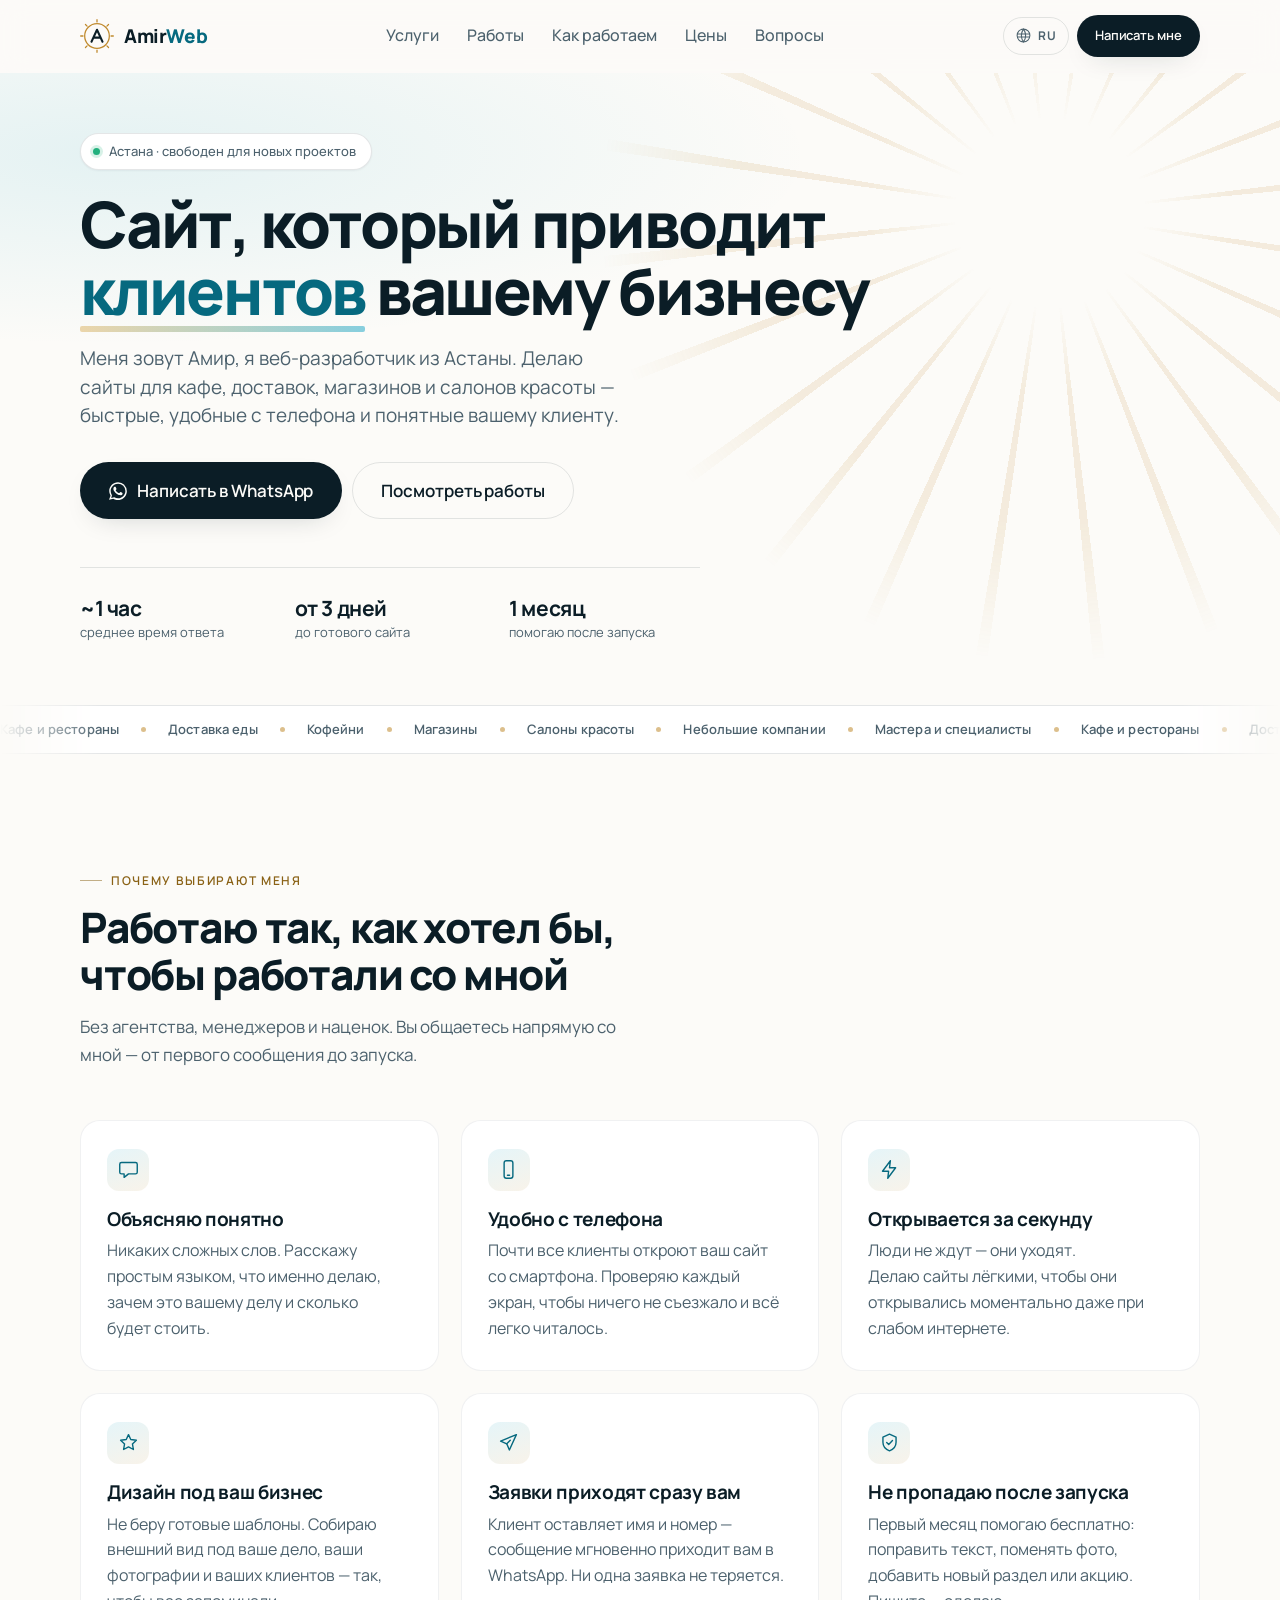
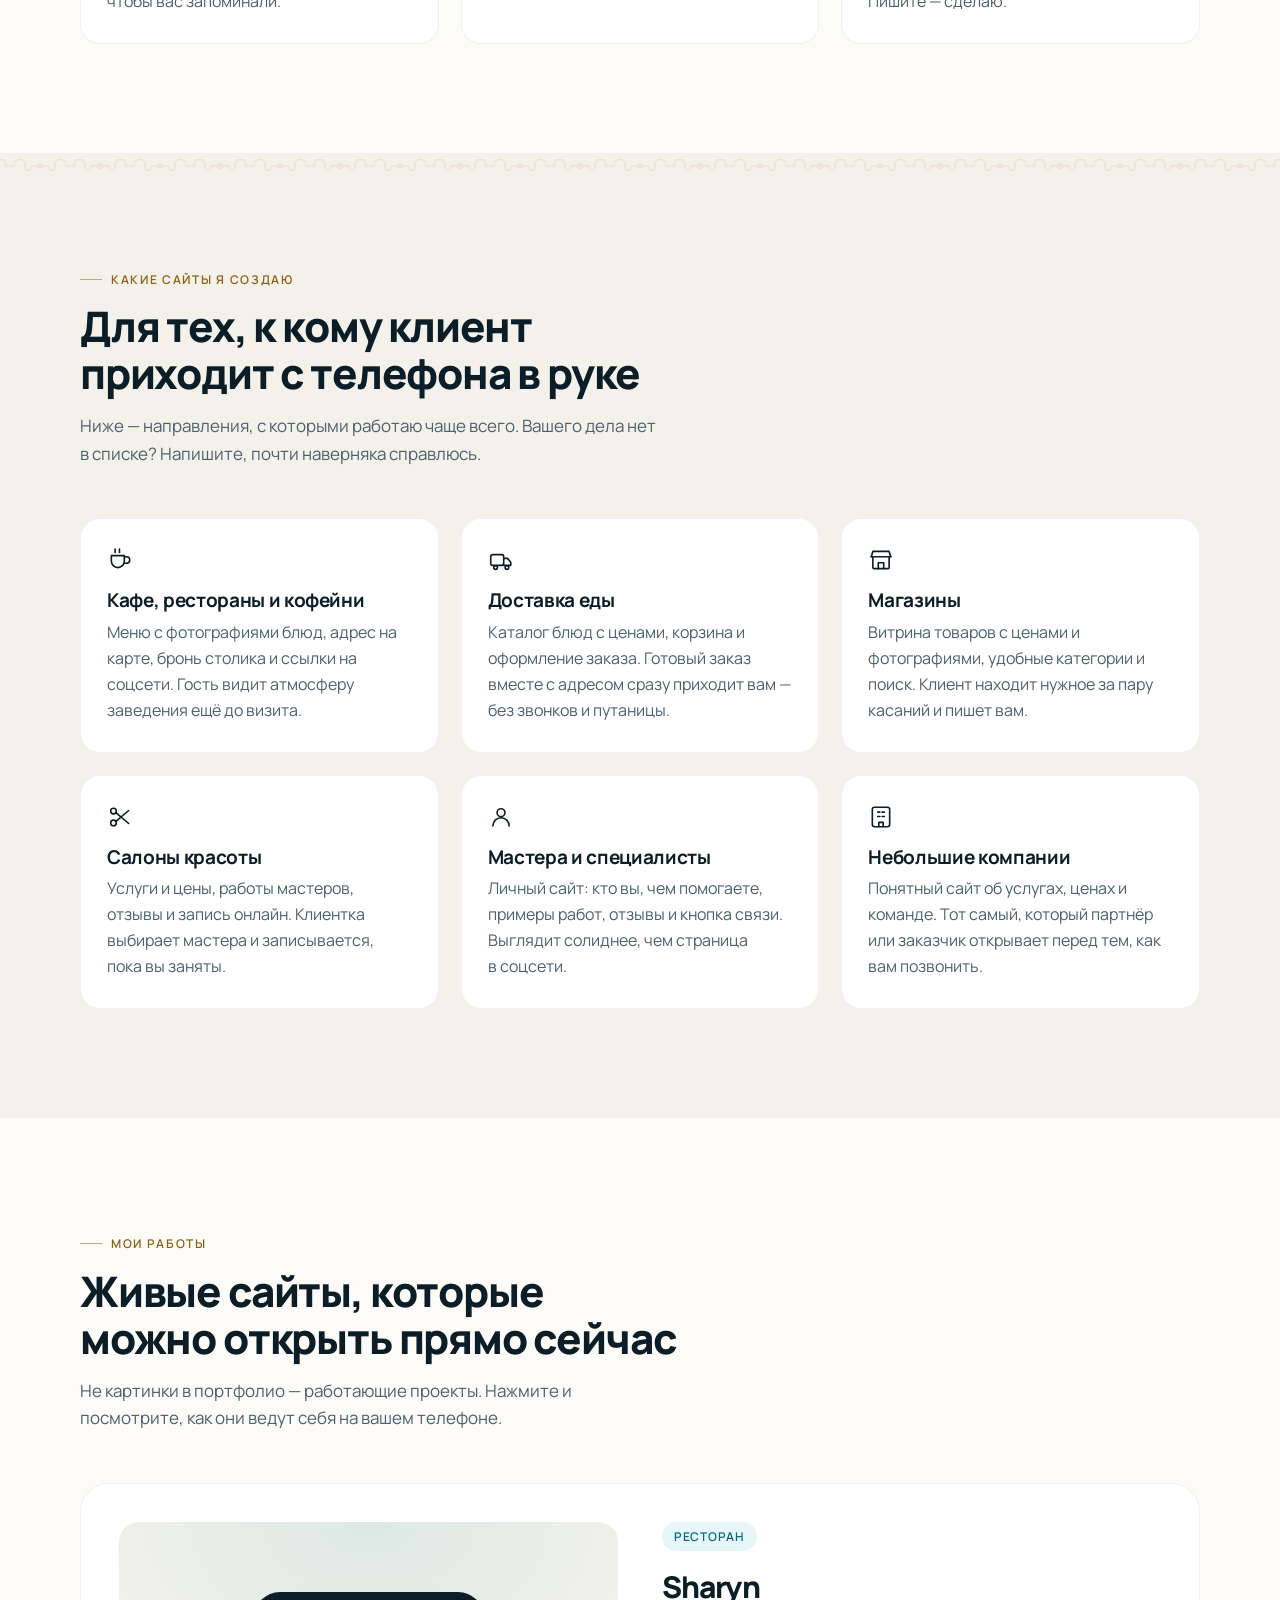
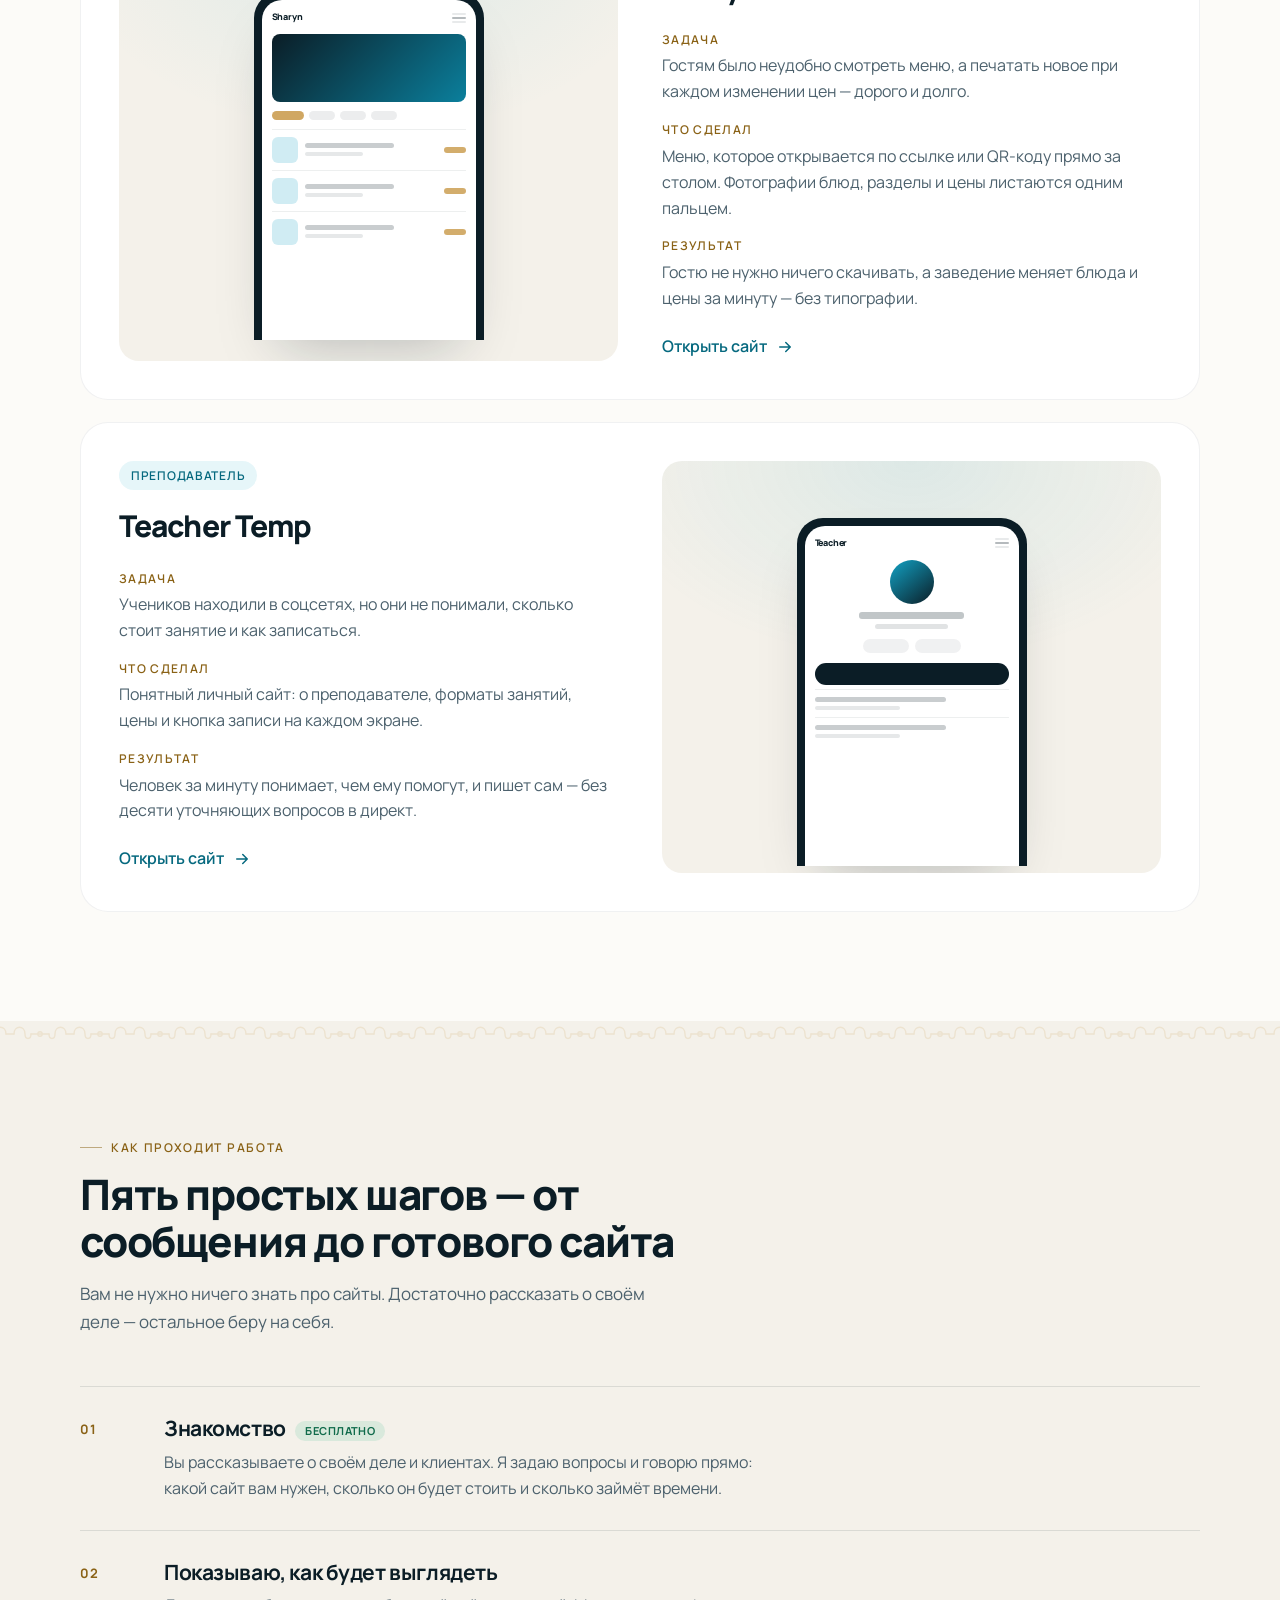
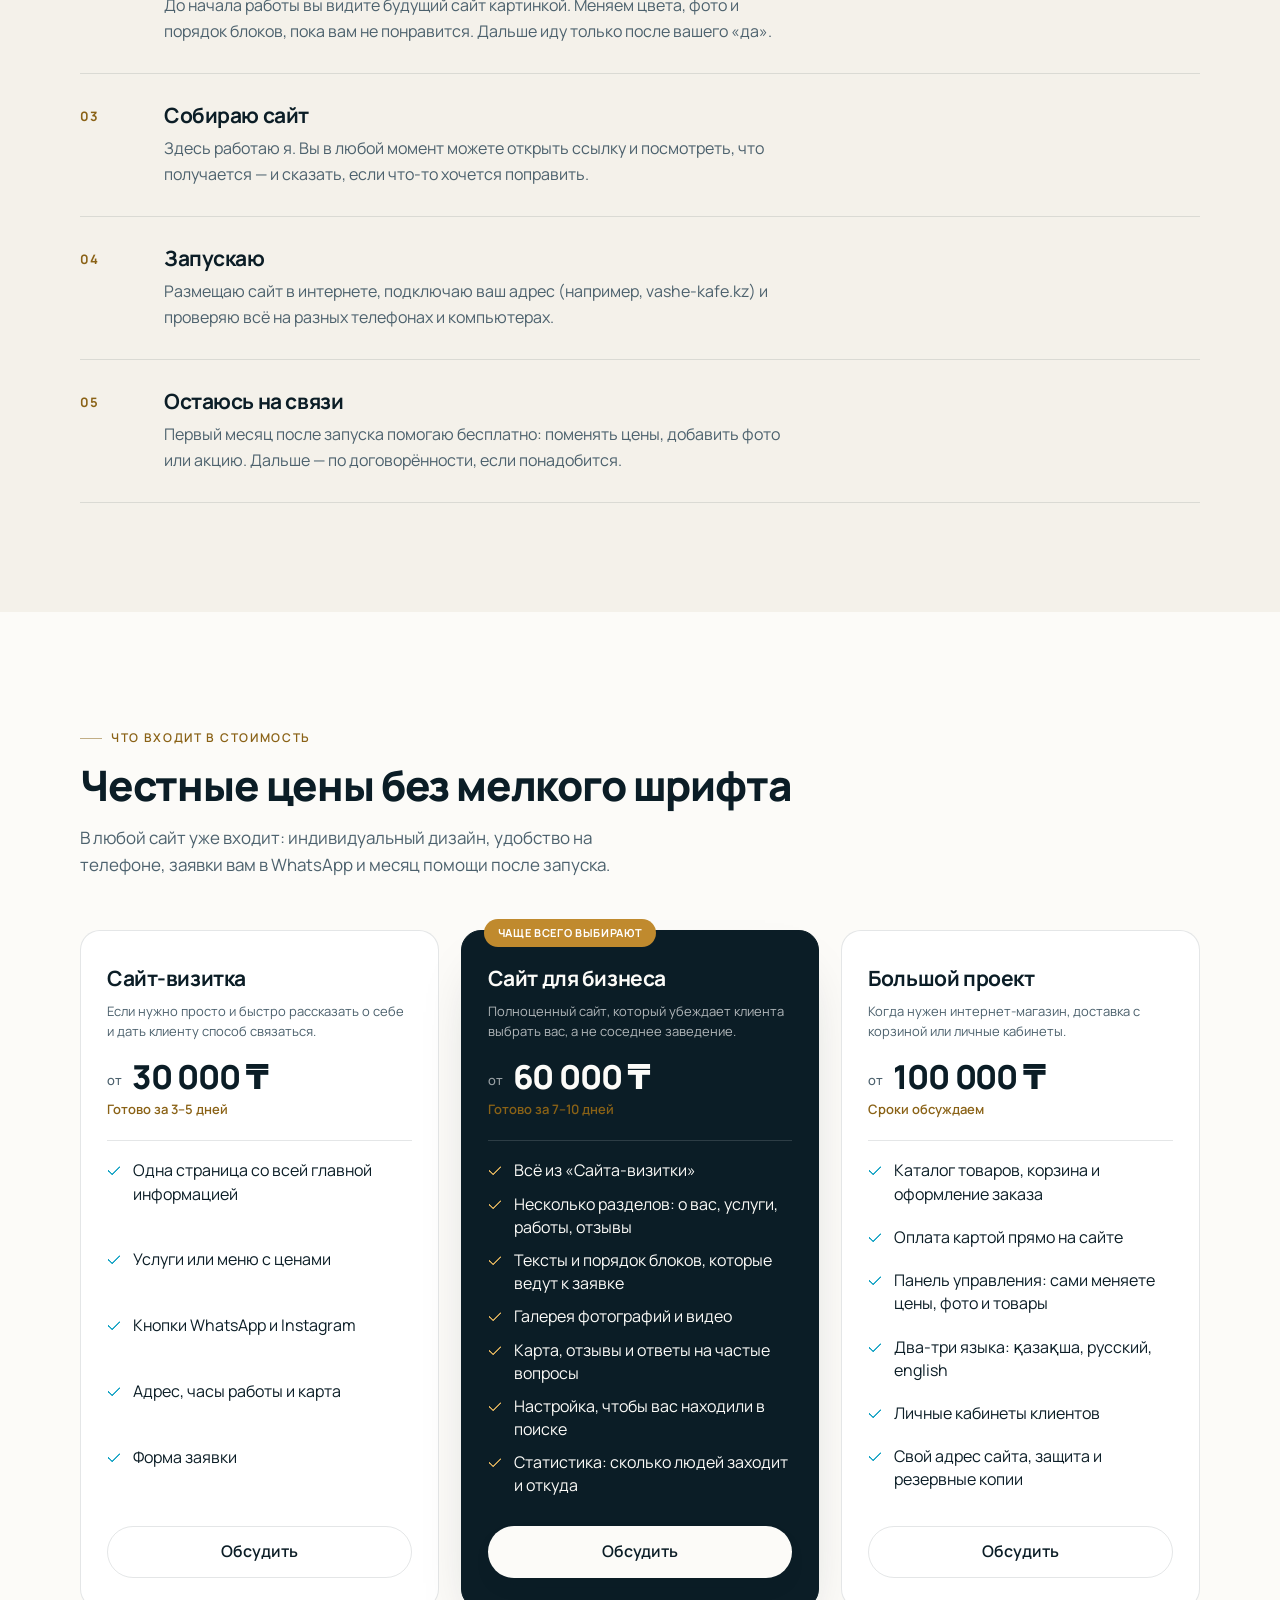
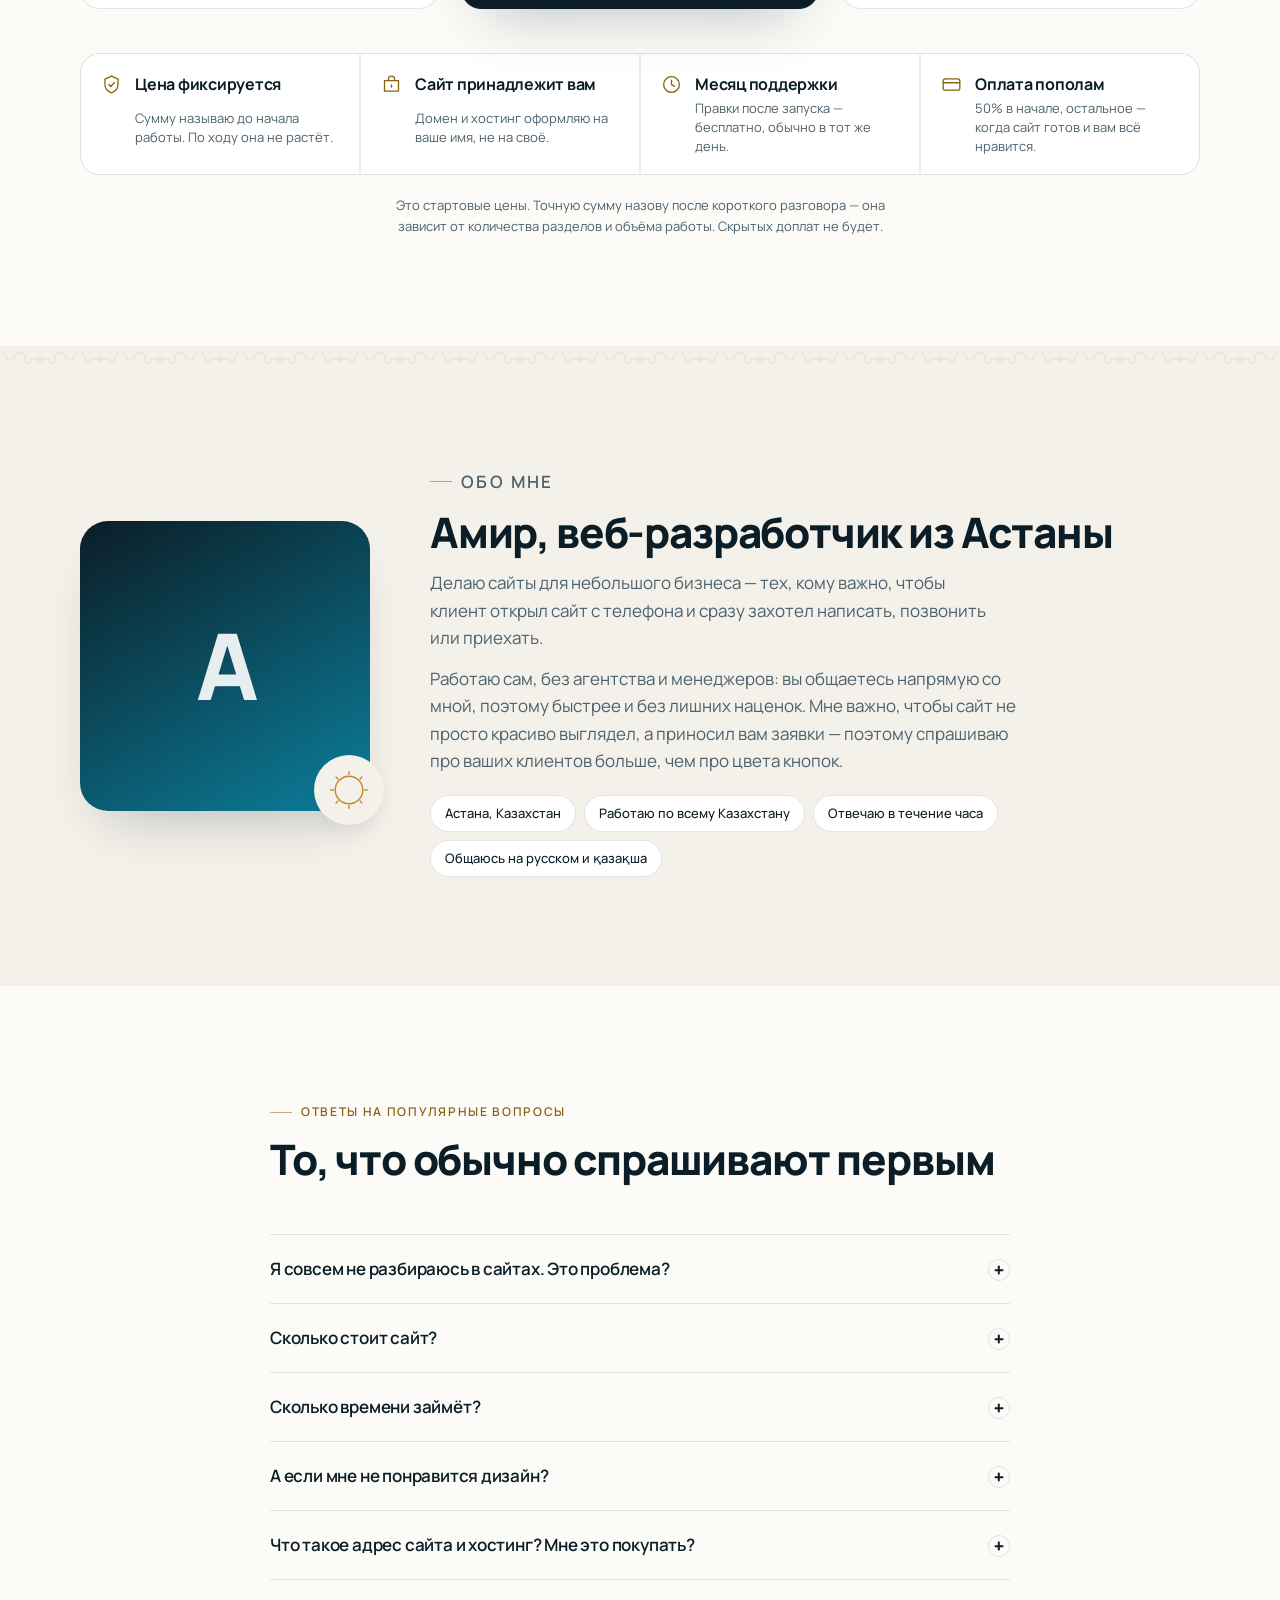
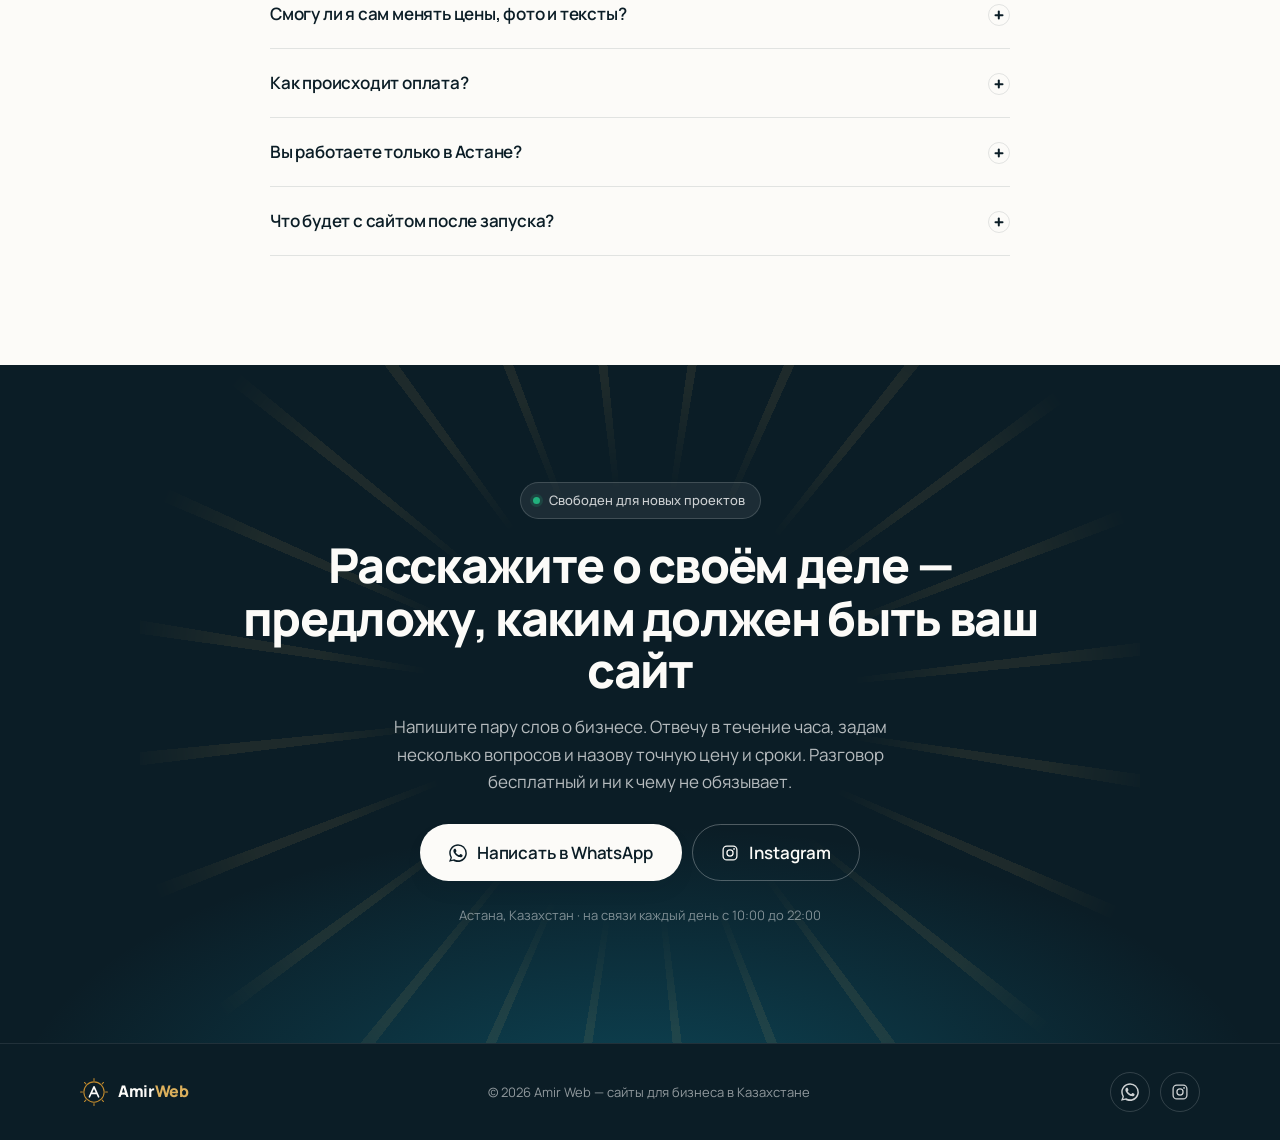
==== index.html @ ed920f10 "Initial commit" ====
<!DOCTYPE html>
<html lang="ru" data-theme="light">
<head>
<meta charset="UTF-8">
<meta name="viewport" content="width=device-width, initial-scale=1, viewport-fit=cover">

<title>Amir Web — сайты для бизнеса в Казахстане | Астана</title>
<meta name="description" content="Делаю сайты для кафе, доставок, магазинов и салонов красоты: быстрые, удобные с телефона, с заявками прямо вам в WhatsApp. Астана, работаю по всему Казахстану. От 30 000 ₸, готово за 3 дня.">

<!-- Тема оформления выбирается ДО первой отрисовки: иначе на долю секунды
     мелькнёт светлый фон под тёмной темой. Скрипт обязан быть блокирующим
     и стоять раньше стилей. -->
<script>
(function () {
  var d = document.documentElement;
  try {
    var s = JSON.parse(localStorage.getItem('amirweb:settings') || '{}');
    var t = s.theme || 'system';
    var dark = t === 'dark' || (t === 'system' &&
               window.matchMedia('(prefers-color-scheme: dark)').matches);
    d.setAttribute('data-theme', dark ? 'dark' : 'light');
    if (s.motion === 'reduced') d.setAttribute('data-motion', 'reduced');
    if (s.lang && s.lang !== 'ru') d.setAttribute('lang', s.lang);
  } catch (e) { d.setAttribute('data-theme', 'light'); }
  d.classList.add('js');
})();
</script>

<meta name="theme-color" content="#FCFBF8" media="(prefers-color-scheme: light)">
<meta name="theme-color" content="#0A181F" media="(prefers-color-scheme: dark)">
<meta name="color-scheme" content="light dark">

<link rel="canonical" href="https://amir-web.kz/">
<link rel="alternate" hreflang="ru" href="https://amir-web.kz/">
<link rel="alternate" hreflang="en" href="https://amir-web.kz/?lang=en">
<link rel="alternate" hreflang="kk" href="https://amir-web.kz/?lang=kk">
<link rel="alternate" hreflang="x-default" href="https://amir-web.kz/">

<meta property="og:type" content="website">
<meta property="og:locale" content="ru_KZ">
<meta property="og:locale:alternate" content="en_US">
<meta property="og:locale:alternate" content="kk_KZ">
<meta property="og:site_name" content="Amir Web">
<meta property="og:url" content="https://amir-web.kz/">
<meta property="og:title" content="Amir Web — сайты для бизнеса в Казахстане">
<meta property="og:description" content="Быстрые сайты для кафе, магазинов и салонов. Заявки приходят вам в WhatsApp. Астана, весь Казахстан.">
<meta property="og:image" content="https://amir-web.kz/assets/img/og-cover.png">
<meta property="og:image:width" content="1200">
<meta property="og:image:height" content="630">
<meta property="og:image:alt" content="Amir Web — сайты, которые приводят клиентов">
<meta name="twitter:card" content="summary_large_image">
<meta name="twitter:title" content="Amir Web — сайты для бизнеса в Казахстане">
<meta name="twitter:description" content="Быстрые сайты для кафе, магазинов и салонов. Заявки приходят вам в WhatsApp.">
<meta name="twitter:image" content="https://amir-web.kz/assets/img/og-cover.png">

<!-- Иконки. /favicon.ico лежит в КОРНЕ намеренно: подсказки адресной строки,
     история и закладки запрашивают именно его, ещё не открыв страницу и не
     прочитав эти теги. Без файла в корне иконка там пропадает. -->
<link rel="icon" href="/favicon.ico" sizes="32x32">
<link rel="icon" href="/favicon.svg" type="image/svg+xml" sizes="any">
<link rel="apple-touch-icon" href="/apple-touch-icon.png">
<link rel="manifest" href="/manifest.json">

<link rel="preload" as="font" type="font/woff2" href="/assets/fonts/manrope-cyrillic.woff2" crossorigin>
<link rel="preload" as="font" type="font/woff2" href="/assets/fonts/manrope-latin.woff2" crossorigin>
<link rel="stylesheet" href="/assets/css/styles.css">
</head>
<body>

<a class="skip-link" href="#main" data-i18n="a11y.skip">Перейти к содержанию</a>

<!-- ============ ШАПКА ============ -->
<header class="header" id="header">
  <div class="header__inner container">
    <a class="logo" href="#top" data-i18n-attr="aria-label:a11y.logoHome" aria-label="Amir Web — на главную">
      <svg class="logo__mark" viewBox="0 0 40 40" aria-hidden="true" focusable="false">
        <g class="logo__ring">
          <circle cx="20" cy="20" r="14.5"/>
          <path d="M36.5 20h2.7M31.67 8.33l1.91-1.91M20 3.5V.8M8.33 8.33 6.42 6.42M3.5 20H.8M8.33 31.67l-1.91 1.91M20 36.5v2.7M31.67 31.67l1.91 1.91"/>
        </g>
        <path class="logo__letter" d="M13.5 26.8 20 12.6l6.5 14.2M16.4 21.9h7.2"/>
      </svg>
      <span class="logo__text">Amir<span>Web</span></span>
    </a>

    <nav class="nav" data-i18n-attr="aria-label:a11y.mainMenu" aria-label="Основное меню">
      <a href="#services" data-i18n="nav.services">Услуги</a>
      <a href="#works" data-i18n="nav.works">Работы</a>
      <a href="#process" data-i18n="nav.process">Как работаем</a>
      <a href="#pricing" data-i18n="nav.pricing">Цены</a>
      <a href="#faq" data-i18n="nav.faq">Вопросы</a>
    </nav>

    <div class="header__actions">
      <button class="prefs-btn" id="prefs-btn" type="button"
              aria-expanded="false" aria-controls="prefs"
              data-i18n-attr="aria-label:a11y.openSettings" aria-label="Язык и оформление">
        <svg viewBox="0 0 24 24" aria-hidden="true" class="prefs-btn__globe">
          <circle cx="12" cy="12" r="9"/>
          <path d="M3.2 9.8h17.6M3.2 14.2h17.6"/>
          <path d="M12 3a15 15 0 0 1 0 18a15 15 0 0 1 0-18Z"/>
        </svg>
        <span class="prefs-btn__code" id="prefs-code">RU</span>
      </button>

      <a class="btn btn--sm btn--primary header__cta" href="https://wa.me/77085482453"
         target="_blank" rel="noopener" data-i18n="cta.writeMe">Написать мне</a>

      <button class="burger" id="burger" type="button" aria-expanded="false" aria-controls="mobile-menu"
              data-i18n-attr="aria-label:a11y.openMenu" aria-label="Открыть меню">
        <span></span><span></span>
      </button>
    </div>
  </div>
</header>

<!-- ============ ПАНЕЛЬ НАСТРОЕК ============ -->
<div class="prefs" id="prefs" hidden>
  <div class="prefs__panel" role="dialog" aria-modal="true" aria-labelledby="prefs-title">
    <div class="prefs__head">
      <h2 class="prefs__title" id="prefs-title" data-i18n="settings.title">Язык и оформление</h2>
      <button class="prefs__close" id="prefs-close" type="button"
              data-i18n-attr="aria-label:a11y.close" aria-label="Закрыть">
        <svg viewBox="0 0 24 24" aria-hidden="true"><path d="M6 6l12 12M18 6 6 18"/></svg>
      </button>
    </div>

    <div class="prefs__group">
      <p class="prefs__label" id="prefs-lang-label" data-i18n="settings.language">Язык</p>
      <div class="segmented" role="radiogroup" aria-labelledby="prefs-lang-label" data-pref="lang">
        <button type="button" role="radio" aria-checked="true"  data-value="ru" lang="ru">Русский</button>
        <button type="button" role="radio" aria-checked="false" data-value="kk" lang="kk">Қазақша</button>
        <button type="button" role="radio" aria-checked="false" data-value="en" lang="en">English</button>
      </div>
    </div>

    <div class="prefs__group">
      <p class="prefs__label" id="prefs-theme-label" data-i18n="settings.theme">Оформление</p>
      <div class="segmented" role="radiogroup" aria-labelledby="prefs-theme-label" data-pref="theme">
        <button type="button" role="radio" aria-checked="false" data-value="light">
          <svg viewBox="0 0 24 24" aria-hidden="true"><circle cx="12" cy="12" r="4.2"/><path d="M12 2.5v2.2M12 19.3v2.2M4.2 4.2l1.6 1.6M18.2 18.2l1.6 1.6M2.5 12h2.2M19.3 12h2.2M4.2 19.8l1.6-1.6M18.2 5.8l1.6-1.6"/></svg>
          <span data-i18n="settings.light">Светлое</span>
        </button>
        <button type="button" role="radio" aria-checked="false" data-value="dark">
          <svg viewBox="0 0 24 24" aria-hidden="true"><path d="M20 14.2A8.4 8.4 0 0 1 9.8 4a8.4 8.4 0 1 0 10.2 10.2Z"/></svg>
          <span data-i18n="settings.dark">Тёмное</span>
        </button>
        <button type="button" role="radio" aria-checked="true" data-value="system">
          <svg viewBox="0 0 24 24" aria-hidden="true"><rect x="2.8" y="4.2" width="18.4" height="12.5" rx="2"/><path d="M8.5 20.2h7"/></svg>
          <span data-i18n="settings.system">Как в системе</span>
        </button>
      </div>
    </div>

    <div class="prefs__group">
      <p class="prefs__label" data-i18n="settings.accessibility">Доступность</p>
      <button class="switch" type="button" role="switch" aria-checked="false" data-pref="motion">
        <span class="switch__text">
          <span class="switch__name" data-i18n="settings.reduceMotion">Меньше движения</span>
          <span class="switch__hint" data-i18n="settings.reduceMotionHint">Отключает анимации и бегущую строку</span>
        </span>
        <span class="switch__track" aria-hidden="true"><span class="switch__knob"></span></span>
      </button>
    </div>

    <button class="prefs__reset" id="prefs-reset" type="button" data-i18n="settings.reset">Сбросить настройки</button>
  </div>
</div>

<!-- ============ МОБИЛЬНОЕ МЕНЮ ============ -->
<div class="mmenu" id="mobile-menu" hidden>
  <nav class="mmenu__nav" data-i18n-attr="aria-label:a11y.mobileMenu" aria-label="Мобильное меню">
    <a href="#services"><span>01</span> <em data-i18n="nav.services">Услуги</em></a>
    <a href="#why"><span>02</span> <em data-i18n="nav.why">Почему я</em></a>
    <a href="#works"><span>03</span> <em data-i18n="nav.works">Работы</em></a>
    <a href="#process"><span>04</span> <em data-i18n="nav.process">Как работаем</em></a>
    <a href="#pricing"><span>05</span> <em data-i18n="nav.pricing">Цены</em></a>
    <a href="#faq"><span>06</span> <em data-i18n="nav.faq">Вопросы</em></a>
  </nav>
  <div class="mmenu__foot">
    <a class="btn btn--primary btn--block" href="https://wa.me/77085482453" target="_blank" rel="noopener"
       data-i18n="cta.whatsapp">Написать в WhatsApp</a>
    <p data-i18n="cta.meta">Астана, Казахстан · отвечаю в течение часа</p>
  </div>
</div>

<main id="main">

  <!-- ============ ГЛАВНЫЙ ЭКРАН ============ -->
  <section class="hero" id="top" aria-labelledby="hero-title">
    <div class="hero__rays" data-motion-loop aria-hidden="true"></div>
    <div class="container hero__inner">
      <p class="badge reveal"><span class="badge__dot"></span> <span data-i18n="hero.badge">Астана · свободен для новых проектов</span></p>

      <h1 class="hero__title reveal" id="hero-title" data-d="1" data-i18n-html="hero.title">
        Сайт, который приводит<br>
        <em>клиентов</em> вашему бизнесу
      </h1>

      <p class="hero__lead reveal" data-d="2" data-i18n="hero.lead">
        Меня зовут Амир, я веб-разработчик из Астаны. Делаю сайты для кафе, доставок,
        магазинов и салонов красоты — быстрые, удобные с телефона и понятные вашему клиенту.
      </p>

      <div class="hero__cta reveal" data-d="3">
        <a class="btn btn--primary btn--lg" href="https://wa.me/77085482453" target="_blank" rel="noopener">
          <svg viewBox="0 0 24 24" aria-hidden="true" class="ico-wa"><path d="M17.472 14.382c-.301-.15-1.782-.879-2.057-.98-.277-.101-.478-.151-.678.15-.202.302-.78.98-.957 1.182-.176.201-.352.226-.653.075-.301-.15-1.272-.469-2.423-1.496-.895-.799-1.5-1.786-1.676-2.087-.176-.302-.019-.465.132-.615.136-.135.301-.351.452-.527.15-.176.2-.301.301-.502.101-.201.05-.377-.025-.528-.075-.15-.678-1.633-.929-2.237-.245-.588-.493-.509-.678-.518-.176-.01-.377-.01-.578-.01-.201 0-.528.076-.804.377-.276.301-1.055 1.03-1.055 2.512s1.08 2.914 1.231 3.115c.15.201 2.125 3.245 5.147 4.551.719.311 1.28.497 1.718.636.722.23 1.378.197 1.898.12.579-.087 1.782-.728 2.033-1.431.251-.703.251-1.306.176-1.432-.075-.125-.276-.201-.577-.351zM12.05 21.784h-.008a9.78 9.78 0 0 1-4.99-1.365l-.358-.213-3.71.973.99-3.617-.234-.372a9.782 9.782 0 0 1-1.5-5.187C2.24 6.61 6.64 2.21 12.056 2.21a9.785 9.785 0 0 1 6.927 2.873 9.787 9.787 0 0 1 2.871 6.927c-.002 5.4-4.406 9.774-9.804 9.774zm8.318-18.093A11.715 11.715 0 0 0 12.056.25C5.568.25.286 5.534.283 12.025a11.72 11.72 0 0 0 1.794 6.229L0 23.75l5.632-1.477a11.73 11.73 0 0 0 6.417 1.877h.005c6.486 0 11.769-5.283 11.772-11.775a11.7 11.7 0 0 0-3.458-8.384z"/></svg>
          <span data-i18n="cta.whatsapp">Написать в WhatsApp</span>
        </a>
        <a class="btn btn--ghost btn--lg" href="#works" data-i18n="cta.seeWorks">Посмотреть работы</a>
      </div>

      <dl class="hero__facts reveal" data-d="4">
        <div class="fact">
          <dt data-i18n="hero.fact1.label">среднее время ответа</dt>
          <dd data-i18n="hero.fact1.value">~1 час</dd>
        </div>
        <div class="fact">
          <dt data-i18n="hero.fact2.label">до готового сайта</dt>
          <dd data-i18n="hero.fact2.value">от 3 дней</dd>
        </div>
        <div class="fact">
          <dt data-i18n="hero.fact3.label">помогаю после запуска</dt>
          <dd data-i18n="hero.fact3.value">1 месяц</dd>
        </div>
      </dl>
    </div>

    <div class="hero__strip" aria-hidden="true">
      <div class="strip__track" data-motion-loop>
        <span data-i18n="strip.cafe">Кафе и рестораны</span><i></i><span data-i18n="strip.delivery">Доставка еды</span><i></i><span data-i18n="strip.coffee">Кофейни</span><i></i>
        <span data-i18n="strip.shops">Магазины</span><i></i><span data-i18n="strip.beauty">Салоны красоты</span><i></i><span data-i18n="strip.small">Небольшие компании</span><i></i>
        <span data-i18n="strip.pros">Мастера и специалисты</span><i></i>
        <span data-i18n="strip.cafe">Кафе и рестораны</span><i></i><span data-i18n="strip.delivery">Доставка еды</span><i></i><span data-i18n="strip.coffee">Кофейни</span><i></i>
        <span data-i18n="strip.shops">Магазины</span><i></i><span data-i18n="strip.beauty">Салоны красоты</span><i></i><span data-i18n="strip.small">Небольшие компании</span><i></i>
        <span data-i18n="strip.pros">Мастера и специалисты</span><i></i>
      </div>
    </div>
  </section>

  <!-- ============ ПОЧЕМУ ВЫБИРАЮТ МЕНЯ ============ -->
  <section class="section" id="why" aria-labelledby="why-title">
    <div class="container">
      <header class="shead reveal">
        <p class="shead__kicker" data-i18n="why.kicker">Почему выбирают меня</p>
        <h2 class="shead__title" id="why-title" data-i18n="why.title">Работаю так, как хотел бы, чтобы работали со мной</h2>
        <p class="shead__lead" data-i18n="why.lead">Без агентства, менеджеров и наценок. Вы общаетесь напрямую со мной — от первого сообщения до запуска.</p>
      </header>

      <div class="grid grid--3">
        <article class="card reveal" data-d="1">
          <span class="card__ico">
            <svg viewBox="0 0 24 24" aria-hidden="true"><path d="M20 4H4a2 2 0 0 0-2 2v9a2 2 0 0 0 2 2h3v4l5-4h8a2 2 0 0 0 2-2V6a2 2 0 0 0-2-2Z"/></svg>
          </span>
          <h3 data-i18n="why.c1.title">Объясняю понятно</h3>
          <p data-i18n="why.c1.text">Никаких сложных слов. Расскажу простым языком, что именно делаю, зачем это вашему делу и сколько будет стоить.</p>
        </article>

        <article class="card reveal" data-d="2">
          <span class="card__ico">
            <svg viewBox="0 0 24 24" aria-hidden="true"><rect x="7" y="2" width="10" height="20" rx="2.5"/><path d="M10.8 18.5h2.4"/></svg>
          </span>
          <h3 data-i18n="why.c2.title">Удобно с телефона</h3>
          <p data-i18n="why.c2.text">Почти все клиенты откроют ваш сайт со смартфона. Проверяю каждый экран, чтобы ничего не съезжало и всё легко читалось.</p>
        </article>

        <article class="card reveal" data-d="3">
          <span class="card__ico">
            <svg viewBox="0 0 24 24" aria-hidden="true"><path d="M13 2 4 14h7l-1 8 9-12h-7l1-8Z"/></svg>
          </span>
          <h3 data-i18n="why.c3.title">Открывается за секунду</h3>
          <p data-i18n="why.c3.text">Люди не ждут — они уходят. Делаю сайты лёгкими, чтобы они открывались моментально даже при слабом интернете.</p>
        </article>

        <article class="card reveal" data-d="4">
          <span class="card__ico">
            <svg viewBox="0 0 24 24" aria-hidden="true"><path d="m12 3 2.6 5.6 6.4.8-4.5 4.3 1.1 6.3L12 17l-5.6 3 1.1-6.3L3 9.4l6.4-.8L12 3Z"/></svg>
          </span>
          <h3 data-i18n="why.c4.title">Дизайн под ваш бизнес</h3>
          <p data-i18n="why.c4.text">Не беру готовые шаблоны. Собираю внешний вид под ваше дело, ваши фотографии и ваших клиентов — так, чтобы вас запоминали.</p>
        </article>

        <article class="card reveal" data-d="5">
          <span class="card__ico">
            <svg viewBox="0 0 24 24" aria-hidden="true"><path d="M21 3 3 10.5l7 3 3 7L21 3Z"/><path d="m10 13.5 4-4"/></svg>
          </span>
          <h3 data-i18n="why.c5.title">Заявки приходят сразу вам</h3>
          <p data-i18n="why.c5.text">Клиент оставляет имя и номер — сообщение мгновенно приходит вам в WhatsApp. Ни одна заявка не теряется.</p>
        </article>

        <article class="card reveal" data-d="6">
          <span class="card__ico">
            <svg viewBox="0 0 24 24" aria-hidden="true"><path d="M12 2.5 4.5 5.8v6c0 4.4 3.2 8.2 7.5 9.7 4.3-1.5 7.5-5.3 7.5-9.7v-6L12 2.5Z"/><path d="m8.8 12 2.3 2.3 4.3-4.5"/></svg>
          </span>
          <h3 data-i18n="why.c6.title">Не пропадаю после запуска</h3>
          <p data-i18n="why.c6.text">Первый месяц помогаю бесплатно: поправить текст, поменять фото, добавить новый раздел или акцию. Пишите — сделаю.</p>
        </article>
      </div>
    </div>
  </section>

  <!-- ============ КАКИЕ САЙТЫ Я СОЗДАЮ ============ -->
  <section class="section section--sand" id="services" aria-labelledby="services-title">
    <div class="ornament" aria-hidden="true"></div>
    <div class="container">
      <header class="shead reveal">
        <p class="shead__kicker" data-i18n="svc.kicker">Какие сайты я создаю</p>
        <h2 class="shead__title" id="services-title" data-i18n="svc.title">Для тех, к кому клиент приходит с телефона в руке</h2>
        <p class="shead__lead" data-i18n="svc.lead">Ниже — направления, с которыми работаю чаще всего. Вашего дела нет в списке? Напишите, почти наверняка справлюсь.</p>
      </header>

      <div class="grid grid--3">
        <article class="svc reveal" data-d="1">
          <span class="svc__ico">
            <svg viewBox="0 0 24 24" aria-hidden="true"><path d="M4 8h12v5a6 6 0 0 1-6 6h0a6 6 0 0 1-6-6V8Z"/><path d="M16 9h2a3 3 0 0 1 0 6h-2"/><path d="M7.5 2v3M11.5 2v3"/></svg>
          </span>
          <h3 data-i18n="svc.s1.title">Кафе, рестораны и кофейни</h3>
          <p data-i18n="svc.s1.text">Меню с фотографиями блюд, адрес на карте, бронь столика и ссылки на соцсети. Гость видит атмосферу заведения ещё до визита.</p>
        </article>

        <article class="svc reveal" data-d="2">
          <span class="svc__ico">
            <svg viewBox="0 0 24 24" aria-hidden="true"><rect x="2.5" y="7" width="12" height="10" rx="2"/><path d="M14.5 10.5H18l3 3.5V17h-6.5"/><circle cx="7" cy="19" r="1.7"/><circle cx="17.5" cy="19" r="1.7"/></svg>
          </span>
          <h3 data-i18n="svc.s2.title">Доставка еды</h3>
          <p data-i18n="svc.s2.text">Каталог блюд с ценами, корзина и оформление заказа. Готовый заказ вместе с адресом сразу приходит вам — без звонков и путаницы.</p>
        </article>

        <article class="svc reveal" data-d="3">
          <span class="svc__ico">
            <svg viewBox="0 0 24 24" aria-hidden="true"><path d="M3 9l1.6-5h14.8L21 9"/><path d="M4.5 9v10a1 1 0 0 0 1 1h13a1 1 0 0 0 1-1V9"/><path d="M3 9h18"/><path d="M9.5 20v-5.5h5V20"/></svg>
          </span>
          <h3 data-i18n="svc.s3.title">Магазины</h3>
          <p data-i18n="svc.s3.text">Витрина товаров с ценами и фотографиями, удобные категории и поиск. Клиент находит нужное за пару касаний и пишет вам.</p>
        </article>

        <article class="svc reveal" data-d="4">
          <span class="svc__ico">
            <svg viewBox="0 0 24 24" aria-hidden="true"><circle cx="6" cy="6.5" r="2.6"/><circle cx="6" cy="17.5" r="2.6"/><path d="M8.2 7.9 20 18M8.2 16.1 20 6"/></svg>
          </span>
          <h3 data-i18n="svc.s4.title">Салоны красоты</h3>
          <p data-i18n="svc.s4.text">Услуги и цены, работы мастеров, отзывы и запись онлайн. Клиентка выбирает мастера и записывается, пока вы заняты.</p>
        </article>

        <article class="svc reveal" data-d="5">
          <span class="svc__ico">
            <svg viewBox="0 0 24 24" aria-hidden="true"><circle cx="12" cy="8" r="3.6"/><path d="M4.5 20.2a7.5 7.5 0 0 1 15 0"/></svg>
          </span>
          <h3 data-i18n="svc.s5.title">Мастера и специалисты</h3>
          <p data-i18n="svc.s5.text">Личный сайт: кто вы, чем помогаете, примеры работ, отзывы и кнопка связи. Выглядит солиднее, чем страница в соцсети.</p>
        </article>

        <article class="svc reveal" data-d="6">
          <span class="svc__ico">
            <svg viewBox="0 0 24 24" aria-hidden="true"><rect x="4" y="3" width="16" height="18" rx="2"/><path d="M9 7.5h2M13 7.5h2M9 11.5h2M13 11.5h2"/><path d="M10 21v-4h4v4"/></svg>
          </span>
          <h3 data-i18n="svc.s6.title">Небольшие компании</h3>
          <p data-i18n="svc.s6.text">Понятный сайт об услугах, ценах и команде. Тот самый, который партнёр или заказчик открывает перед тем, как вам позвонить.</p>
        </article>
      </div>
    </div>
  </section>

  <!-- ============ РАБОТЫ ============ -->
  <section class="section" id="works" aria-labelledby="works-title">
    <div class="container">
      <header class="shead reveal">
        <p class="shead__kicker" data-i18n="works.kicker">Мои работы</p>
        <h2 class="shead__title" id="works-title" data-i18n="works.title">Живые сайты, которые можно открыть прямо сейчас</h2>
        <p class="shead__lead" data-i18n="works.lead">Не картинки в портфолио — работающие проекты. Нажмите и посмотрите, как они ведут себя на вашем телефоне.</p>
      </header>

      <article class="work reveal">
        <div class="work__visual">
          <div class="phone" aria-hidden="true">
            <div class="phone__screen">
              <div class="mk mk--menu">
                <div class="mk__bar"><span class="mk__logo">Sharyn</span><span class="mk__dots"></span></div>
                <div class="mk__hero"></div>
                <div class="mk__chips"><i class="on"></i><i></i><i></i><i></i></div>
                <div class="mk__row"><span class="mk__thumb"></span><span class="mk__lines"><b></b><s></s></span><span class="mk__price"></span></div>
                <div class="mk__row"><span class="mk__thumb"></span><span class="mk__lines"><b></b><s></s></span><span class="mk__price"></span></div>
                <div class="mk__row"><span class="mk__thumb"></span><span class="mk__lines"><b></b><s></s></span><span class="mk__price"></span></div>
              </div>
            </div>
          </div>
        </div>
        <div class="work__body">
          <p class="work__tag" data-i18n="works.w1.tag">Ресторан</p>
          <h3 class="work__name">Sharyn</h3>
          <dl class="work__list">
            <dt data-i18n="works.task">Задача</dt>
            <dd data-i18n="works.w1.task">Гостям было неудобно смотреть меню, а печатать новое при каждом изменении цен — дорого и долго.</dd>
            <dt data-i18n="works.did">Что сделал</dt>
            <dd data-i18n="works.w1.did">Меню, которое открывается по ссылке или QR-коду прямо за столом. Фотографии блюд, разделы и цены листаются одним пальцем.</dd>
            <dt data-i18n="works.result">Результат</dt>
            <dd data-i18n="works.w1.result">Гостю не нужно ничего скачивать, а заведение меняет блюда и цены за минуту — без типографии.</dd>
          </dl>
          <a class="link" href="https://sharynmenu.onrender.com" target="_blank" rel="noopener">
            <span data-i18n="works.open">Открыть сайт</span>
            <svg viewBox="0 0 24 24" aria-hidden="true"><path d="M5 12h14M13 6l6 6-6 6"/></svg>
          </a>
        </div>
      </article>

      <article class="work work--rev reveal">
        <div class="work__visual">
          <div class="phone" aria-hidden="true">
            <div class="phone__screen">
              <div class="mk mk--profile">
                <div class="mk__bar"><span class="mk__logo">Teacher</span><span class="mk__dots"></span></div>
                <div class="mk__ava"></div>
                <div class="mk__title"></div>
                <div class="mk__sub"></div>
                <div class="mk__pills"><i></i><i></i></div>
                <div class="mk__cta"></div>
                <div class="mk__row mk__row--flat"><span class="mk__lines"><b></b><s></s></span></div>
                <div class="mk__row mk__row--flat"><span class="mk__lines"><b></b><s></s></span></div>
              </div>
            </div>
          </div>
        </div>
        <div class="work__body">
          <p class="work__tag" data-i18n="works.w2.tag">Преподаватель</p>
          <h3 class="work__name">Teacher Temp</h3>
          <dl class="work__list">
            <dt data-i18n="works.task">Задача</dt>
            <dd data-i18n="works.w2.task">Учеников находили в соцсетях, но они не понимали, сколько стоит занятие и как записаться.</dd>
            <dt data-i18n="works.did">Что сделал</dt>
            <dd data-i18n="works.w2.did">Понятный личный сайт: о преподавателе, форматы занятий, цены и кнопка записи на каждом экране.</dd>
            <dt data-i18n="works.result">Результат</dt>
            <dd data-i18n="works.w2.result">Человек за минуту понимает, чем ему помогут, и пишет сам — без десяти уточняющих вопросов в директ.</dd>
          </dl>
          <a class="link" href="https://teachertemp.onrender.com" target="_blank" rel="noopener">
            <span data-i18n="works.open">Открыть сайт</span>
            <svg viewBox="0 0 24 24" aria-hidden="true"><path d="M5 12h14M13 6l6 6-6 6"/></svg>
          </a>
        </div>
      </article>
    </div>
  </section>

  <!--
  ============================================================
   ОТЗЫВЫ — раздел готов, но намеренно выключен.

   Я не стал придумывать отзывы за вас: выдуманные отзывы на
   коммерческом сайте — это обман клиента, и его почти всегда
   видно. Как только появятся два-три настоящих:

   1. снимите обёртку комментария вокруг блока ниже,
   2. замените текст, имя и заведение на реальные,
   3. добавьте ключи reviews.* в assets/js/i18n.js.

   Достаточно двух отзывов — они дают больше доверия,
   чем шесть безымянных.
  ============================================================
  <section class="section section--sand" id="reviews" aria-labelledby="reviews-title">
    <div class="ornament" aria-hidden="true"></div>
    <div class="container">
      <header class="shead reveal">
        <p class="shead__kicker">Отзывы</p>
        <h2 class="shead__title" id="reviews-title">Что говорят те, для кого я уже сделал сайт</h2>
      </header>
      <div class="grid grid--2">
        <figure class="quote reveal" data-d="1">
          <blockquote><p>Настоящий отзыв клиента: что было до, что изменилось после.</p></blockquote>
          <figcaption>
            <span class="quote__ava" aria-hidden="true">И</span>
            <span class="quote__who"><strong>Имя Фамилия</strong><span>Заведение, город</span></span>
          </figcaption>
        </figure>
        <figure class="quote reveal" data-d="2">
          <blockquote><p>Второй настоящий отзыв.</p></blockquote>
          <figcaption>
            <span class="quote__ava" aria-hidden="true">А</span>
            <span class="quote__who"><strong>Имя Фамилия</strong><span>Заведение, город</span></span>
          </figcaption>
        </figure>
      </div>
    </div>
  </section>
  -->

  <!-- ============ КАК ПРОХОДИТ РАБОТА ============ -->
  <section class="section section--sand" id="process" aria-labelledby="process-title">
    <div class="ornament" aria-hidden="true"></div>
    <div class="container">
      <header class="shead reveal">
        <p class="shead__kicker" data-i18n="process.kicker">Как проходит работа</p>
        <h2 class="shead__title" id="process-title" data-i18n="process.title">Пять простых шагов — от сообщения до готового сайта</h2>
        <p class="shead__lead" data-i18n="process.lead">Вам не нужно ничего знать про сайты. Достаточно рассказать о своём деле — остальное беру на себя.</p>
      </header>

      <ol class="steps">
        <li class="step reveal" data-d="1">
          <span class="step__num" aria-hidden="true">01</span>
          <div class="step__body">
            <h3><span data-i18n="process.p1.title">Знакомство</span> <span class="step__free" data-i18n="process.free">бесплатно</span></h3>
            <p data-i18n="process.p1.text">Вы рассказываете о своём деле и клиентах. Я задаю вопросы и говорю прямо: какой сайт вам нужен, сколько он будет стоить и сколько займёт времени.</p>
          </div>
        </li>
        <li class="step reveal" data-d="2">
          <span class="step__num" aria-hidden="true">02</span>
          <div class="step__body">
            <h3 data-i18n="process.p2.title">Показываю, как будет выглядеть</h3>
            <p data-i18n="process.p2.text">До начала работы вы видите будущий сайт картинкой. Меняем цвета, фото и порядок блоков, пока вам не понравится. Дальше иду только после вашего «да».</p>
          </div>
        </li>
        <li class="step reveal" data-d="3">
          <span class="step__num" aria-hidden="true">03</span>
          <div class="step__body">
            <h3 data-i18n="process.p3.title">Собираю сайт</h3>
            <p data-i18n="process.p3.text">Здесь работаю я. Вы в любой момент можете открыть ссылку и посмотреть, что получается — и сказать, если что-то хочется поправить.</p>
          </div>
        </li>
        <li class="step reveal" data-d="4">
          <span class="step__num" aria-hidden="true">04</span>
          <div class="step__body">
            <h3 data-i18n="process.p4.title">Запускаю</h3>
            <p data-i18n="process.p4.text">Размещаю сайт в интернете, подключаю ваш адрес (например, vashe-kafe.kz) и проверяю всё на разных телефонах и компьютерах.</p>
          </div>
        </li>
        <li class="step reveal" data-d="5">
          <span class="step__num" aria-hidden="true">05</span>
          <div class="step__body">
            <h3 data-i18n="process.p5.title">Остаюсь на связи</h3>
            <p data-i18n="process.p5.text">Первый месяц после запуска помогаю бесплатно: поменять цены, добавить фото или акцию. Дальше — по договорённости, если понадобится.</p>
          </div>
        </li>
      </ol>
    </div>
  </section>

  <!-- ============ ЦЕНЫ ============ -->
  <section class="section" id="pricing" aria-labelledby="pricing-title">
    <div class="container">
      <header class="shead reveal">
        <p class="shead__kicker" data-i18n="price.kicker">Что входит в стоимость</p>
        <h2 class="shead__title" id="pricing-title" data-i18n="price.title">Честные цены без мелкого шрифта</h2>
        <p class="shead__lead" data-i18n="price.lead">В любой сайт уже входит: индивидуальный дизайн, удобство на телефоне, заявки вам в WhatsApp и месяц помощи после запуска.</p>
      </header>

      <div class="grid grid--3 plans">
        <article class="plan reveal" data-d="1">
          <h3 class="plan__name" data-i18n="price.t1.name">Сайт-визитка</h3>
          <p class="plan__for" data-i18n="price.t1.for">Если нужно просто и быстро рассказать о себе и дать клиенту способ связаться.</p>
          <p class="plan__price" data-i18n-html="price.t1.price"><span>от</span> 30&nbsp;000&nbsp;₸</p>
          <p class="plan__term" data-i18n="price.t1.term">Готово за 3–5 дней</p>
          <ul class="plan__list">
            <li data-i18n="price.t1.f1">Одна страница со всей главной информацией</li>
            <li data-i18n="price.t1.f2">Услуги или меню с ценами</li>
            <li data-i18n="price.t1.f3">Кнопки WhatsApp и Instagram</li>
            <li data-i18n="price.t1.f4">Адрес, часы работы и карта</li>
            <li data-i18n="price.t1.f5">Форма заявки</li>
          </ul>
          <a class="btn btn--ghost btn--block" href="https://wa.me/77085482453" target="_blank" rel="noopener" data-i18n="price.discuss">Обсудить</a>
        </article>

        <article class="plan plan--best reveal" data-d="2">
          <span class="plan__badge" data-i18n="price.popular">Чаще всего выбирают</span>
          <h3 class="plan__name" data-i18n="price.t2.name">Сайт для бизнеса</h3>
          <p class="plan__for" data-i18n="price.t2.for">Полноценный сайт, который убеждает клиента выбрать вас, а не соседнее заведение.</p>
          <p class="plan__price" data-i18n-html="price.t2.price"><span>от</span> 60&nbsp;000&nbsp;₸</p>
          <p class="plan__term" data-i18n="price.t2.term">Готово за 7–10 дней</p>
          <ul class="plan__list">
            <li data-i18n="price.t2.f1">Всё из «Сайта-визитки»</li>
            <li data-i18n="price.t2.f2">Несколько разделов: о вас, услуги, работы, отзывы</li>
            <li data-i18n="price.t2.f3">Тексты и порядок блоков, которые ведут к заявке</li>
            <li data-i18n="price.t2.f4">Галерея фотографий и видео</li>
            <li data-i18n="price.t2.f5">Карта, отзывы и ответы на частые вопросы</li>
            <li data-i18n="price.t2.f6">Настройка, чтобы вас находили в поиске</li>
            <li data-i18n="price.t2.f7">Статистика: сколько людей заходит и откуда</li>
          </ul>
          <a class="btn btn--primary btn--block" href="https://wa.me/77085482453" target="_blank" rel="noopener" data-i18n="price.discuss">Обсудить</a>
        </article>

        <article class="plan reveal" data-d="3">
          <h3 class="plan__name" data-i18n="price.t3.name">Большой проект</h3>
          <p class="plan__for" data-i18n="price.t3.for">Когда нужен интернет-магазин, доставка с корзиной или личные кабинеты.</p>
          <p class="plan__price" data-i18n-html="price.t3.price"><span>от</span> 100&nbsp;000&nbsp;₸</p>
          <p class="plan__term" data-i18n="price.t3.term">Сроки обсуждаем</p>
          <ul class="plan__list">
            <li data-i18n="price.t3.f1">Каталог товаров, корзина и оформление заказа</li>
            <li data-i18n="price.t3.f2">Оплата картой прямо на сайте</li>
            <li data-i18n="price.t3.f3">Панель управления: сами меняете цены, фото и товары</li>
            <li data-i18n="price.t3.f4">Два-три языка: қазақша, русский, english</li>
            <li data-i18n="price.t3.f5">Личные кабинеты клиентов</li>
            <li data-i18n="price.t3.f6">Свой адрес сайта, защита и резервные копии</li>
          </ul>
          <a class="btn btn--ghost btn--block" href="https://wa.me/77085482453" target="_blank" rel="noopener" data-i18n="price.discuss">Обсудить</a>
        </article>
      </div>

      <!-- Гарантии: те же обещания, что рассыпаны по сайту, собраны в одну строку -->
      <ul class="guarantees reveal">
        <li>
          <svg viewBox="0 0 24 24" aria-hidden="true"><path d="M12 2.5 4.5 5.8v6c0 4.4 3.2 8.2 7.5 9.7 4.3-1.5 7.5-5.3 7.5-9.7v-6L12 2.5Z"/><path d="m8.8 12 2.3 2.3 4.3-4.5"/></svg>
          <strong data-i18n="guarantee.g1.title">Цена фиксируется</strong>
          <span data-i18n="guarantee.g1.text">Сумму называю до начала работы. По ходу она не растёт.</span>
        </li>
        <li>
          <svg viewBox="0 0 24 24" aria-hidden="true"><path d="M4 7.5h16v12H4z"/><path d="M8.5 7.5V6a3.5 3.5 0 0 1 7 0v1.5"/><path d="M12 12.5v2.5"/></svg>
          <strong data-i18n="guarantee.g2.title">Сайт принадлежит вам</strong>
          <span data-i18n="guarantee.g2.text">Домен и хостинг оформляю на ваше имя, не на своё.</span>
        </li>
        <li>
          <svg viewBox="0 0 24 24" aria-hidden="true"><circle cx="12" cy="12" r="9"/><path d="M12 7v5.2l3.4 2"/></svg>
          <strong data-i18n="guarantee.g3.title">Месяц поддержки</strong>
          <span data-i18n="guarantee.g3.text">Правки после запуска — бесплатно, обычно в тот же день.</span>
        </li>
        <li>
          <svg viewBox="0 0 24 24" aria-hidden="true"><rect x="2.5" y="5.5" width="19" height="13" rx="2.5"/><path d="M2.5 10h19"/></svg>
          <strong data-i18n="guarantee.g4.title">Оплата пополам</strong>
          <span data-i18n="guarantee.g4.text">50% в начале, остальное — когда сайт готов и вам всё нравится.</span>
        </li>
      </ul>

      <p class="plans__note reveal" data-i18n="price.note">Это стартовые цены. Точную сумму назову после короткого разговора — она зависит от количества разделов и объёма работы. Скрытых доплат не будет.</p>
    </div>
  </section>

  <!-- ============ ОБО МНЕ ============ -->
  <section class="section section--sand" id="about" aria-labelledby="about-title">
    <div class="ornament" aria-hidden="true"></div>
    <div class="container about">
      <div class="about__media reveal">
        <div class="about__photo">
          <span class="about__initial" aria-hidden="true">А</span>
        </div>
        <span class="about__stamp" aria-hidden="true">
          <svg viewBox="0 0 40 40"><g class="logo__ring"><circle cx="20" cy="20" r="14.5"/><path d="M36.5 20h2.7M31.67 8.33l1.91-1.91M20 3.5V.8M8.33 8.33 6.42 6.42M3.5 20H.8M8.33 31.67l-1.91 1.91M20 36.5v2.7M31.67 31.67l1.91 1.91"/></g></svg>
        </span>
      </div>
      <div class="about__body reveal" data-d="1">
        <p class="shead__kicker" data-i18n="about.kicker">Обо мне</p>
        <h2 class="shead__title" id="about-title" data-i18n="about.title">Амир, веб-разработчик из Астаны</h2>
        <p data-i18n="about.p1">Делаю сайты для небольшого бизнеса — тех, кому важно, чтобы клиент открыл сайт с телефона и сразу захотел написать, позвонить или приехать.</p>
        <p data-i18n="about.p2">Работаю сам, без агентства и менеджеров: вы общаетесь напрямую со мной, поэтому быстрее и без лишних наценок. Мне важно, чтобы сайт не просто красиво выглядел, а приносил вам заявки — поэтому спрашиваю про ваших клиентов больше, чем про цвета кнопок.</p>
        <ul class="about__chips">
          <li data-i18n="about.chip1">Астана, Казахстан</li>
          <li data-i18n="about.chip2">Работаю по всему Казахстану</li>
          <li data-i18n="about.chip3">Отвечаю в течение часа</li>
          <li data-i18n="about.chip4">Общаюсь на русском и қазақша</li>
        </ul>
      </div>
    </div>
  </section>

  <!-- ============ ВОПРОСЫ ============ -->
  <section class="section" id="faq" aria-labelledby="faq-title">
    <div class="container container--narrow">
      <header class="shead reveal">
        <p class="shead__kicker" data-i18n="faq.kicker">Ответы на популярные вопросы</p>
        <h2 class="shead__title" id="faq-title" data-i18n="faq.title">То, что обычно спрашивают первым</h2>
      </header>

      <div class="faq reveal">
        <div class="faq__item">
          <h3 class="faq__h"><button class="faq__q" type="button" aria-expanded="false" aria-controls="faq-a1" id="faq-q1">
            <span data-i18n="faq.q1">Я совсем не разбираюсь в сайтах. Это проблема?</span>
            <span class="faq__ico" aria-hidden="true"></span>
          </button></h3>
          <div class="faq__a" id="faq-a1" role="region" aria-labelledby="faq-q1"><div><p data-i18n="faq.a1">Нет, и так почти у всех. Разбираться — это моя работа. Вы рассказываете про своё дело обычными словами, я задаю понятные вопросы и сам решаю все технические моменты.</p></div></div>
        </div>

        <div class="faq__item">
          <h3 class="faq__h"><button class="faq__q" type="button" aria-expanded="false" aria-controls="faq-a2" id="faq-q2">
            <span data-i18n="faq.q2">Сколько стоит сайт?</span>
            <span class="faq__ico" aria-hidden="true"></span>
          </button></h3>
          <div class="faq__a" id="faq-a2" role="region" aria-labelledby="faq-q2"><div><p data-i18n="faq.a2">Простой сайт — от 30 000 ₸, сайт для бизнеса — от 60 000 ₸, большой проект с корзиной и оплатой — от 100 000 ₸. Точную сумму назову после короткого разговора. Цена фиксируется до начала работы и потом не растёт.</p></div></div>
        </div>

        <div class="faq__item">
          <h3 class="faq__h"><button class="faq__q" type="button" aria-expanded="false" aria-controls="faq-a3" id="faq-q3">
            <span data-i18n="faq.q3">Сколько времени займёт?</span>
            <span class="faq__ico" aria-hidden="true"></span>
          </button></h3>
          <div class="faq__a" id="faq-a3" role="region" aria-labelledby="faq-q3"><div><p data-i18n="faq.a3">Обычно 3–5 дней на простой сайт и 7–10 дней на сайт для бизнеса. Большие проекты обсуждаем отдельно. Больше всего времени уходит на ваши фотографии и тексты — если они уже готовы, будет быстрее.</p></div></div>
        </div>

        <div class="faq__item">
          <h3 class="faq__h"><button class="faq__q" type="button" aria-expanded="false" aria-controls="faq-a4" id="faq-q4">
            <span data-i18n="faq.q4">А если мне не понравится дизайн?</span>
            <span class="faq__ico" aria-hidden="true"></span>
          </button></h3>
          <div class="faq__a" id="faq-a4" role="region" aria-labelledby="faq-q4"><div><p data-i18n="faq.a4">Сначала я показываю, как сайт будет выглядеть, и мы правим это столько, сколько нужно. К сборке перехожу только после вашего согласия — так вы не платите за то, что вам не нравится.</p></div></div>
        </div>

        <div class="faq__item">
          <h3 class="faq__h"><button class="faq__q" type="button" aria-expanded="false" aria-controls="faq-a5" id="faq-q5">
            <span data-i18n="faq.q5">Что такое адрес сайта и хостинг? Мне это покупать?</span>
            <span class="faq__ico" aria-hidden="true"></span>
          </button></h3>
          <div class="faq__a" id="faq-a5" role="region" aria-labelledby="faq-q5"><div><p data-i18n="faq.a5">Адрес — это то, что клиент набирает в браузере, например vashe-kafe.kz. Плюс нужно место, где сайт хранится. Это оплачивается раз в год отдельно и стоит недорого. Я подскажу, что выбрать, и всё оформлю — оплата останется на ваше имя, чтобы сайт всегда принадлежал вам.</p></div></div>
        </div>

        <div class="faq__item">
          <h3 class="faq__h"><button class="faq__q" type="button" aria-expanded="false" aria-controls="faq-a6" id="faq-q6">
            <span data-i18n="faq.q6">Смогу ли я сам менять цены, фото и тексты?</span>
            <span class="faq__ico" aria-hidden="true"></span>
          </button></h3>
          <div class="faq__a" id="faq-a6" role="region" aria-labelledby="faq-q6"><div><p data-i18n="faq.a6">Да. Если нужно менять часто — например, меню или товары — сделаю простую панель управления: заходите со своего телефона и правите цену или фото за минуту. Если правки бывают редко, можно просто написать мне.</p></div></div>
        </div>

        <div class="faq__item">
          <h3 class="faq__h"><button class="faq__q" type="button" aria-expanded="false" aria-controls="faq-a7" id="faq-q7">
            <span data-i18n="faq.q7">Как происходит оплата?</span>
            <span class="faq__ico" aria-hidden="true"></span>
          </button></h3>
          <div class="faq__a" id="faq-a7" role="region" aria-labelledby="faq-q7"><div><p data-i18n="faq.a7">Половина суммы в начале работы, остальное — когда сайт готов и вам всё нравится. Удобным способом: переводом или на Kaspi. Все договорённости фиксируем письменно, чтобы у обеих сторон была ясность.</p></div></div>
        </div>

        <div class="faq__item">
          <h3 class="faq__h"><button class="faq__q" type="button" aria-expanded="false" aria-controls="faq-a8" id="faq-q8">
            <span data-i18n="faq.q8">Вы работаете только в Астане?</span>
            <span class="faq__ico" aria-hidden="true"></span>
          </button></h3>
          <div class="faq__a" id="faq-a8" role="region" aria-labelledby="faq-q8"><div><p data-i18n="faq.a8">Живу в Астане, но работаю со всем Казахстаном. Общаться удобно в WhatsApp — встречаться лично не обязательно. Если вы в Астане и хотите увидеться, тоже не проблема.</p></div></div>
        </div>

        <div class="faq__item">
          <h3 class="faq__h"><button class="faq__q" type="button" aria-expanded="false" aria-controls="faq-a9" id="faq-q9">
            <span data-i18n="faq.q9">Что будет с сайтом после запуска?</span>
            <span class="faq__ico" aria-hidden="true"></span>
          </button></h3>
          <div class="faq__a" id="faq-a9" role="region" aria-labelledby="faq-q9"><div><p data-i18n="faq.a9">Сайт полностью ваш. Первый месяц бесплатно помогаю с изменениями. Дальше можно писать по мере необходимости — небольшие правки обычно делаю в тот же день.</p></div></div>
        </div>
      </div>
    </div>
  </section>

  <!-- ============ БОЛЬШОЙ ПРИЗЫВ / КОНТАКТЫ ============ -->
  <section class="cta" id="contacts" aria-labelledby="cta-title">
    <div class="cta__rays" data-motion-loop aria-hidden="true"></div>
    <div class="container cta__inner">
      <p class="badge badge--light reveal"><span class="badge__dot"></span> <span data-i18n="cta.badge">Свободен для новых проектов</span></p>

      <h2 class="cta__title reveal" data-d="1" id="cta-title" data-i18n-html="cta.title">
        Расскажите о своём деле —<br>предложу, каким должен быть ваш сайт
      </h2>

      <p class="cta__text reveal" data-d="2" data-i18n="cta.text">
        Напишите пару слов о бизнесе. Отвечу в течение часа, задам несколько вопросов
        и назову точную цену и сроки. Разговор бесплатный и ни к чему не обязывает.
      </p>

      <div class="cta__btns reveal" data-d="3">
        <a class="btn btn--primary btn--lg" href="https://wa.me/77085482453" target="_blank" rel="noopener">
          <svg viewBox="0 0 24 24" aria-hidden="true" class="ico-wa"><path d="M17.472 14.382c-.301-.15-1.782-.879-2.057-.98-.277-.101-.478-.151-.678.15-.202.302-.78.98-.957 1.182-.176.201-.352.226-.653.075-.301-.15-1.272-.469-2.423-1.496-.895-.799-1.5-1.786-1.676-2.087-.176-.302-.019-.465.132-.615.136-.135.301-.351.452-.527.15-.176.2-.301.301-.502.101-.201.05-.377-.025-.528-.075-.15-.678-1.633-.929-2.237-.245-.588-.493-.509-.678-.518-.176-.01-.377-.01-.578-.01-.201 0-.528.076-.804.377-.276.301-1.055 1.03-1.055 2.512s1.08 2.914 1.231 3.115c.15.201 2.125 3.245 5.147 4.551.719.311 1.28.497 1.718.636.722.23 1.378.197 1.898.12.579-.087 1.782-.728 2.033-1.431.251-.703.251-1.306.176-1.432-.075-.125-.276-.201-.577-.351zM12.05 21.784h-.008a9.78 9.78 0 0 1-4.99-1.365l-.358-.213-3.71.973.99-3.617-.234-.372a9.782 9.782 0 0 1-1.5-5.187C2.24 6.61 6.64 2.21 12.056 2.21a9.785 9.785 0 0 1 6.927 2.873 9.787 9.787 0 0 1 2.871 6.927c-.002 5.4-4.406 9.774-9.804 9.774zm8.318-18.093A11.715 11.715 0 0 0 12.056.25C5.568.25.286 5.534.283 12.025a11.72 11.72 0 0 0 1.794 6.229L0 23.75l5.632-1.477a11.73 11.73 0 0 0 6.417 1.877h.005c6.486 0 11.769-5.283 11.772-11.775a11.7 11.7 0 0 0-3.458-8.384z"/></svg>
          <span data-i18n="cta.whatsapp">Написать в WhatsApp</span>
        </a>
        <a class="btn btn--outline btn--lg" href="https://www.instagram.com/altayev_amir" target="_blank" rel="noopener">
          <svg viewBox="0 0 24 24" aria-hidden="true" class="ico-ig"><rect x="2.8" y="2.8" width="18.4" height="18.4" rx="5"/><circle cx="12" cy="12" r="4.1"/><circle cx="17.4" cy="6.6" r="1.15" class="fill"/></svg>
          Instagram
        </a>
      </div>

      <p class="cta__meta reveal" data-d="4" data-i18n="cta.hours">Астана, Казахстан · на связи каждый день с 10:00 до 22:00</p>
    </div>
  </section>

</main>

<!-- ============ ПОДВАЛ ============ -->
<footer class="footer">
  <div class="container footer__inner">
    <a class="logo logo--sm" href="#top" data-i18n-attr="aria-label:a11y.logoTop" aria-label="Amir Web — наверх">
      <svg class="logo__mark" viewBox="0 0 40 40" aria-hidden="true" focusable="false">
        <g class="logo__ring">
          <circle cx="20" cy="20" r="14.5"/>
          <path d="M36.5 20h2.7M31.67 8.33l1.91-1.91M20 3.5V.8M8.33 8.33 6.42 6.42M3.5 20H.8M8.33 31.67l-1.91 1.91M20 36.5v2.7M31.67 31.67l1.91 1.91"/>
        </g>
        <path class="logo__letter" d="M13.5 26.8 20 12.6l6.5 14.2M16.4 21.9h7.2"/>
      </svg>
      <span class="logo__text">Amir<span>Web</span></span>
    </a>

    <p class="footer__copy">© <span id="year">2026</span> <span data-i18n="footer.copy">Amir Web — сайты для бизнеса в Казахстане</span></p>

    <div class="footer__socials">
      <a href="https://wa.me/77085482453" target="_blank" rel="noopener" aria-label="WhatsApp">
        <svg viewBox="0 0 24 24" aria-hidden="true" class="ico-wa"><path d="M17.472 14.382c-.301-.15-1.782-.879-2.057-.98-.277-.101-.478-.151-.678.15-.202.302-.78.98-.957 1.182-.176.201-.352.226-.653.075-.301-.15-1.272-.469-2.423-1.496-.895-.799-1.5-1.786-1.676-2.087-.176-.302-.019-.465.132-.615.136-.135.301-.351.452-.527.15-.176.2-.301.301-.502.101-.201.05-.377-.025-.528-.075-.15-.678-1.633-.929-2.237-.245-.588-.493-.509-.678-.518-.176-.01-.377-.01-.578-.01-.201 0-.528.076-.804.377-.276.301-1.055 1.03-1.055 2.512s1.08 2.914 1.231 3.115c.15.201 2.125 3.245 5.147 4.551.719.311 1.28.497 1.718.636.722.23 1.378.197 1.898.12.579-.087 1.782-.728 2.033-1.431.251-.703.251-1.306.176-1.432-.075-.125-.276-.201-.577-.351zM12.05 21.784h-.008a9.78 9.78 0 0 1-4.99-1.365l-.358-.213-3.71.973.99-3.617-.234-.372a9.782 9.782 0 0 1-1.5-5.187C2.24 6.61 6.64 2.21 12.056 2.21a9.785 9.785 0 0 1 6.927 2.873 9.787 9.787 0 0 1 2.871 6.927c-.002 5.4-4.406 9.774-9.804 9.774zm8.318-18.093A11.715 11.715 0 0 0 12.056.25C5.568.25.286 5.534.283 12.025a11.72 11.72 0 0 0 1.794 6.229L0 23.75l5.632-1.477a11.73 11.73 0 0 0 6.417 1.877h.005c6.486 0 11.769-5.283 11.772-11.775a11.7 11.7 0 0 0-3.458-8.384z"/></svg>
      </a>
      <a href="https://www.instagram.com/altayev_amir" target="_blank" rel="noopener" aria-label="Instagram">
        <svg viewBox="0 0 24 24" aria-hidden="true" class="ico-ig"><rect x="2.8" y="2.8" width="18.4" height="18.4" rx="5"/><circle cx="12" cy="12" r="4.1"/><circle cx="17.4" cy="6.6" r="1.15" class="fill"/></svg>
      </a>
    </div>
  </div>
</footer>

<!-- ============ КНОПКА СВЯЗИ НА ТЕЛЕФОНЕ ============ -->
<div class="mobile-cta" id="mobile-cta">
  <a class="btn btn--primary btn--block" href="https://wa.me/77085482453" target="_blank" rel="noopener">
    <svg viewBox="0 0 24 24" aria-hidden="true" class="ico-wa"><path d="M17.472 14.382c-.301-.15-1.782-.879-2.057-.98-.277-.101-.478-.151-.678.15-.202.302-.78.98-.957 1.182-.176.201-.352.226-.653.075-.301-.15-1.272-.469-2.423-1.496-.895-.799-1.5-1.786-1.676-2.087-.176-.302-.019-.465.132-.615.136-.135.301-.351.452-.527.15-.176.2-.301.301-.502.101-.201.05-.377-.025-.528-.075-.15-.678-1.633-.929-2.237-.245-.588-.493-.509-.678-.518-.176-.01-.377-.01-.578-.01-.201 0-.528.076-.804.377-.276.301-1.055 1.03-1.055 2.512s1.08 2.914 1.231 3.115c.15.201 2.125 3.245 5.147 4.551.719.311 1.28.497 1.718.636.722.23 1.378.197 1.898.12.579-.087 1.782-.728 2.033-1.431.251-.703.251-1.306.176-1.432-.075-.125-.276-.201-.577-.351zM12.05 21.784h-.008a9.78 9.78 0 0 1-4.99-1.365l-.358-.213-3.71.973.99-3.617-.234-.372a9.782 9.782 0 0 1-1.5-5.187C2.24 6.61 6.64 2.21 12.056 2.21a9.785 9.785 0 0 1 6.927 2.873 9.787 9.787 0 0 1 2.871 6.927c-.002 5.4-4.406 9.774-9.804 9.774zm8.318-18.093A11.715 11.715 0 0 0 12.056.25C5.568.25.286 5.534.283 12.025a11.72 11.72 0 0 0 1.794 6.229L0 23.75l5.632-1.477a11.73 11.73 0 0 0 6.417 1.877h.005c6.486 0 11.769-5.283 11.772-11.775a11.7 11.7 0 0 0-3.458-8.384z"/></svg>
    <span data-i18n="cta.writeMe">Написать мне</span>
  </a>
</div>

<script src="/assets/js/i18n.js" defer></script>
<script src="/assets/js/main.js" defer></script>

<script type="application/ld+json">
{
  "@context": "https://schema.org",
  "@graph": [
    {
      "@type": "ProfessionalService",
      "@id": "https://amir-web.kz/#business",
      "name": "Amir Web",
      "url": "https://amir-web.kz/",
      "image": "https://amir-web.kz/assets/img/og-cover.png",
      "description": "Разработка сайтов для малого бизнеса в Казахстане: кафе, доставки, магазины, салоны красоты, небольшие компании.",
      "priceRange": "30000₸–100000₸",
      "areaServed": { "@type": "Country", "name": "Казахстан" },
      "address": { "@type": "PostalAddress", "addressLocality": "Астана", "addressCountry": "KZ" },
      "founder": { "@type": "Person", "name": "Амир Алтаев", "jobTitle": "Веб-разработчик" },
      "availableLanguage": ["ru", "kk", "en"],
      "sameAs": ["https://wa.me/77085482453", "https://www.instagram.com/altayev_amir"],
      "hasOfferCatalog": {
        "@type": "OfferCatalog",
        "name": "Разработка сайтов",
        "itemListElement": [
          { "@type": "Offer", "name": "Сайт-визитка", "price": "30000", "priceCurrency": "KZT",
            "description": "Одна страница: услуги или меню с ценами, контакты, карта, форма заявки." },
          { "@type": "Offer", "name": "Сайт для бизнеса", "price": "60000", "priceCurrency": "KZT",
            "description": "Несколько разделов, галерея, отзывы, настройка поиска и статистика." },
          { "@type": "Offer", "name": "Большой проект", "price": "100000", "priceCurrency": "KZT",
            "description": "Интернет-магазин или доставка: каталог, корзина, оплата, панель управления." }
        ]
      }
    },
    {
      "@type": "FAQPage",
      "@id": "https://amir-web.kz/#faq",
      "mainEntity": [
        { "@type": "Question", "name": "Я совсем не разбираюсь в сайтах. Это проблема?",
          "acceptedAnswer": { "@type": "Answer", "text": "Нет. Вы рассказываете про своё дело обычными словами, я задаю понятные вопросы и сам решаю все технические моменты." } },
        { "@type": "Question", "name": "Сколько стоит сайт?",
          "acceptedAnswer": { "@type": "Answer", "text": "Простой сайт — от 30 000 ₸, сайт для бизнеса — от 60 000 ₸, большой проект с корзиной и оплатой — от 100 000 ₸. Цена фиксируется до начала работы и потом не растёт." } },
        { "@type": "Question", "name": "Сколько времени займёт?",
          "acceptedAnswer": { "@type": "Answer", "text": "Обычно 3–5 дней на простой сайт и 7–10 дней на сайт для бизнеса. Большие проекты обсуждаются отдельно." } },
        { "@type": "Question", "name": "А если мне не понравится дизайн?",
          "acceptedAnswer": { "@type": "Answer", "text": "Сначала показываю, как сайт будет выглядеть, и мы правим это столько, сколько нужно. К сборке перехожу только после вашего согласия." } },
        { "@type": "Question", "name": "Смогу ли я сам менять цены, фото и тексты?",
          "acceptedAnswer": { "@type": "Answer", "text": "Да. Если менять нужно часто, делаю простую панель управления — заходите с телефона и правите цену или фото за минуту." } },
        { "@type": "Question", "name": "Как происходит оплата?",
          "acceptedAnswer": { "@type": "Answer", "text": "Половина суммы в начале работы, остальное — когда сайт готов. Переводом или на Kaspi. Договорённости фиксируем письменно." } },
        { "@type": "Question", "name": "Вы работаете только в Астане?",
          "acceptedAnswer": { "@type": "Answer", "text": "Живу в Астане, работаю со всем Казахстаном. Общаться удобно в WhatsApp." } }
      ]
    }
  ]
}
</script>

<!-- Аналитика: грузится последней и только когда браузер освободится,
     чтобы не отбирать время у отрисовки первого экрана. -->
<script>
window.addEventListener('load', function () {
  var start = function () {
    var s = document.createElement('script');
    s.async = true;
    s.src = 'https://www.googletagmanager.com/gtag/js?id=G-Y099QCCJHP';
    document.head.appendChild(s);
    window.dataLayer = window.dataLayer || [];
    window.gtag = function () { dataLayer.push(arguments); };
    gtag('js', new Date());
    gtag('config', 'G-Y099QCCJHP');
  };
  'requestIdleCallback' in window ? requestIdleCallback(start, { timeout: 3000 }) : setTimeout(start, 1200);
});
</script>
</body>
</html>
---- assets/css/styles.css ----
/* =========================================================
   Amir Web — стили сайта

    1. Шрифт                 9. Работы
    2. Токены: цвет и тема  10. Этапы работы
    3. Ритм, типографика    11. Цены и гарантии
    4. База и сброс         12. Обо мне
    5. Кнопки и мелочи      13. Вопросы
    6. Шапка и настройки    14. Призыв и подвал
    7. Меню на телефоне     15. Анимации
    8. Главный экран        16. Экраны побольше

   ЦВЕТ УСТРОЕН В ДВА СЛОЯ — это важно понимать перед правкой:

   • --brand-*  фирменные цвета. Одинаковы в светлой и тёмной теме.
                Это и есть узнаваемость сайта, менять не нужно.
   • всё остальное (--bg, --text, --surface…) — РОЛИ. Их значения
     подменяются в тёмной теме. Компоненты пользуются только ролями,
     поэтому тема переключается без правки каждого блока.

   Отдельно: --text-gold и --text-accent. Фирменные золото и голубой
   на светлом фоне дают контраст 2,9:1 — мелкий текст ими читать
   нельзя. Поэтому у текста свои, притемнённые версии, а чистый
   --brand-gold остаётся на украшениях, где контраст не требуется.
   ========================================================= */

/* ---------- 1. Шрифт ---------- */
/* Manrope переменного начертания: один файл на все толщины 400–800.
   Лежит рядом с сайтом, а не на серверах Google — это убирает два
   обращения к чужому домену и ожидание чужой таблицы стилей перед
   первой отрисовкой. unicode-range заставляет браузер скачать только
   нужный алфавит: латиница и кириллица, казахские буквы отдельно. */
@font-face {
  font-family: 'Manrope';
  font-style: normal;
  font-weight: 400 800;
  font-display: swap;
  src: url('../fonts/manrope-latin.woff2') format('woff2');
  unicode-range: U+0000-00FF, U+0131, U+0152-0153, U+02BB-02BC, U+02C6, U+02DA,
                 U+02DC, U+0304, U+0308, U+0329, U+2000-206F, U+20AC, U+2122,
                 U+2191, U+2193, U+2212, U+2215, U+FEFF, U+FFFD;
}
@font-face {
  font-family: 'Manrope';
  font-style: normal;
  font-weight: 400 800;
  font-display: swap;
  src: url('../fonts/manrope-cyrillic.woff2') format('woff2');
  unicode-range: U+0301, U+0400-045F, U+0490-0491, U+04B0-04B1, U+2116;
}
@font-face {
  font-family: 'Manrope';
  font-style: normal;
  font-weight: 400 800;
  font-display: swap;
  src: url('../fonts/manrope-cyrillic-ext.woff2') format('woff2');
  unicode-range: U+0460-052F, U+1C80-1C8A, U+20B4, U+2DE0-2DFF, U+A640-A69F, U+FE2E-FE2F;
}

/* ---------- 2. Токены: цвет и тема ---------- */
:root {
  /* --- фирменные цвета: одинаковы в обеих темах --- */
  --brand-ink:       #0B1D26;
  --brand-sky:       #12A2C4;
  --brand-gold:      #C08A2E;
  --brand-gold-soft: #DCB05C;
  --brand-paper:     #FCFBF8;
  --brand-green:     #22B07D;

  /* --- форма --- */
  --r-sm: 10px;
  --r-md: 14px;
  --r-lg: 20px;
  --r-xl: 28px;

  /* --- движение --- */
  --ease: cubic-bezier(.22, .68, .36, 1);
  --dur-fast: .18s;
  --dur: .28s;
  --dur-slow: .5s;

  /* --- безопасные зоны экрана ---------------------------------------
     Страница объявлена с viewport-fit=cover, то есть занимает экран
     целиком — вместе с областью под часами, Dynamic Island и полосой
     жестов. Эти четыре значения — единственный источник правды о том,
     сколько места занимает система. На обычном мониторе все они = 0. */
  --sa-top:    env(safe-area-inset-top, 0px);
  --sa-right:  env(safe-area-inset-right, 0px);
  --sa-bottom: env(safe-area-inset-bottom, 0px);
  --sa-left:   env(safe-area-inset-left, 0px);

  --head-h: 62px;
  --head-total: calc(var(--head-h) + var(--sa-top));

  --btn-h: 48px;
  --bar-pad: 10px;
  --bar-h: calc(var(--btn-h) + var(--bar-pad) * 2 + 1px + var(--sa-bottom));
}

/* --- РОЛИ: светлая тема --- */
:root,
:root[data-theme="light"] {
  color-scheme: light;

  --bg:          #FCFBF8;
  --bg-alt:      #F4F1EA;
  --surface:     #FFFFFF;
  --surface-sub: #F7F5F0;

  --text:        #0B1D26;
  --text-muted:  #4C616D;   /* 6,3:1 на фоне страницы */
  --text-gold:   #8A6216;   /* 5,3:1 — вместо #C08A2E, который даёт 2,9:1 */
  --text-accent: #06697F;   /* 6,1:1 */
  --text-green:  #106B4B;

  --border:      rgba(11, 29, 38, .11);
  --border-soft: rgba(11, 29, 38, .06);
  --border-firm: rgba(11, 29, 38, .22);

  --ico-wash:    linear-gradient(160deg, rgba(18,162,196,.11), rgba(192,138,46,.10));
  --sky-wash:    rgba(18, 162, 196, .10);
  --green-wash:  rgba(34, 176, 125, .13);

  /* тёмные панели на светлой странице */
  --panel-bg:    #0B1D26;   /* выделенный тариф */
  --panel-text:  #FCFBF8;
  --cta-bg:      #0B1D26;   /* полоса призыва во всю ширину */
  --footer-bg:   #0B1D26;

  /* основная кнопка */
  --btn-bg:      #0B1D26;
  --btn-fg:      #FCFBF8;
  --btn-bg-hov:  #14313F;

  --header-bg:   rgba(252, 251, 248, .80);
  --header-solid:#FCFBF8;

  --sh-sm: 0 1px 2px rgba(11, 29, 38, .05);
  --sh-md: 0 10px 28px -14px rgba(11, 29, 38, .22);
  --sh-lg: 0 28px 56px -26px rgba(11, 29, 38, .28);

  --rays-opacity: .13;
}

/* --- РОЛИ: тёмная тема --- */
:root[data-theme="dark"] {
  color-scheme: dark;

  --bg:          #0A181F;
  --bg-alt:      #0D2028;
  --surface:     #102730;
  --surface-sub: #0D2028;

  --text:        #E9F1F4;
  --text-muted:  #9DB3BD;   /* 7,2:1 на карточке */
  --text-gold:   #E2B968;   /* 8,5:1 — светлее фирменного, читаемо */
  --text-accent: #5CC4E2;   /* 7,8:1 */
  --text-green:  #5FD3A6;

  --border:      rgba(255, 255, 255, .11);
  --border-soft: rgba(255, 255, 255, .06);
  --border-firm: rgba(255, 255, 255, .30);

  --ico-wash:    linear-gradient(160deg, rgba(18,162,196,.20), rgba(220,176,92,.14));
  --sky-wash:    rgba(18, 162, 196, .17);
  --green-wash:  rgba(34, 176, 125, .18);

  /* Карточку тарифа на тёмной странице приподнимаем — иначе она
     перестанет отличаться от соседних. А вот полосу призыва наоборот
     топим: осветлённый блок во всю ширину выглядел бы выцветшим,
     тогда как утопленный даёт глубину, и голубое свечение читается. */
  --panel-bg:    #14303C;
  --panel-text:  #E9F1F4;
  --cta-bg:      #08171E;
  --footer-bg:   #050F14;

  /* в тёмной теме главная кнопка светлая — так она остаётся главной */
  --btn-bg:      #E9F1F4;
  --btn-fg:      #0A181F;
  --btn-bg-hov:  #FFFFFF;

  --header-bg:   rgba(10, 24, 31, .78);
  --header-solid:#0A181F;

  --sh-sm: 0 1px 2px rgba(0, 0, 0, .30);
  --sh-md: 0 12px 30px -14px rgba(0, 0, 0, .60);
  --sh-lg: 0 30px 60px -26px rgba(0, 0, 0, .70);

  --rays-opacity: .16;
}

/* ---------- 3. Ритм и типографика ---------- */
:root {
  --pad-x: 20px;
  --gap: 18px;
  --sec-y: clamp(60px, 8.5vw, 112px);

  --fs-xs:   12px;
  --fs-sm:   13px;
  --fs-base: clamp(15px, 1.4vw, 16px);
  --fs-md:   clamp(15px, 1.6vw, 17px);
  --fs-lead: clamp(16px, 2vw, 19px);
  --fs-h3:   clamp(17px, 1.9vw, 19px);
  --fs-h2:   clamp(26px, 4.4vw, 42px);
  --fs-h1:   clamp(32px, 7.4vw, 64px);
}

/* ---------- 4. База и сброс ---------- */
*, *::before, *::after { box-sizing: border-box; margin: 0; padding: 0; }

html {
  -webkit-text-size-adjust: 100%;
  scroll-behavior: smooth;
  scroll-padding-top: calc(var(--head-total) + 12px);
  overflow-x: clip;
}

body {
  font-family: 'Manrope', system-ui, -apple-system, 'Segoe UI', sans-serif;
  font-size: var(--fs-base);
  line-height: 1.62;
  font-weight: 400;
  color: var(--text);
  background: var(--bg);
  padding-bottom: var(--bar-h);
  overflow-x: clip;
  -webkit-font-smoothing: antialiased;
  -moz-osx-font-smoothing: grayscale;
  -webkit-tap-highlight-color: transparent;
}

/* Смена темы: красим только то, что действительно меняется.
   Переход на «всём подряд» заставил бы браузер пересчитывать
   каждую карточку при любом наведении мыши. */
:root.is-theming,
:root.is-theming body,
:root.is-theming .header,
:root.is-theming .card,
:root.is-theming .svc,
:root.is-theming .plan,
:root.is-theming .work,
:root.is-theming .badge,
:root.is-theming .section--sand,
:root.is-theming .mobile-cta,
:root.is-theming .prefs__panel {
  transition: background-color .32s var(--ease), color .32s var(--ease),
              border-color .32s var(--ease);
}

img, svg { display: block; max-width: 100%; }
a { color: inherit; text-decoration: none; }
button { font: inherit; color: inherit; background: none; border: 0; cursor: pointer; }
ul, ol { list-style: none; }
em { font-style: normal; }
p { text-wrap: pretty; }

::selection { background: var(--text); color: var(--bg); }

/* Заметная и одинаковая по всему сайту рамка фокуса.
   Две тени вместо outline — чтобы кольцо читалось и на тёмных панелях. */
:focus-visible {
  outline: 2px solid var(--brand-sky);
  outline-offset: 3px;
  border-radius: 6px;
}
.cta :focus-visible,
.footer :focus-visible,
.plan--best :focus-visible { outline-color: var(--brand-gold-soft); }

body.is-locked { overflow: hidden; }

.skip-link {
  position: fixed;
  top: var(--sa-top);
  left: var(--sa-left);
  z-index: 200;
  padding: 12px 18px;
  background: var(--text);
  color: var(--bg);
  border-radius: 0 0 var(--r-sm) 0;
  font-weight: 600;
  transform: translateY(-150%);
  transition: transform var(--dur) var(--ease);
}
.skip-link:focus { transform: none; }

.container {
  width: 100%;
  max-width: 1160px;
  margin-inline: auto;
  padding-left: max(var(--pad-x), var(--sa-left));
  padding-right: max(var(--pad-x), var(--sa-right));
}
.container--narrow { max-width: 780px; }

/* --- заголовки секций --- */
.shead { margin-bottom: clamp(30px, 4vw, 52px); max-width: 46rem; }

.shead__kicker {
  display: inline-flex;
  align-items: center;
  gap: 9px;
  margin-bottom: 14px;
  font-size: var(--fs-xs);
  font-weight: 600;
  letter-spacing: .14em;
  text-transform: uppercase;
  color: var(--text-gold);
}
.shead__kicker::before {
  content: '';
  width: 22px;
  height: 1px;
  background: currentColor;
  opacity: .5;
}

.shead__title {
  font-size: var(--fs-h2);
  line-height: 1.12;
  font-weight: 800;
  letter-spacing: -.028em;
  text-wrap: balance;
}

.shead__lead {
  margin-top: 15px;
  font-size: var(--fs-md);
  font-weight: 400;
  color: var(--text-muted);
  max-width: 58ch;
}

/* ---------- 5. Кнопки и мелочи ---------- */
.btn {
  display: inline-flex;
  align-items: center;
  justify-content: center;
  gap: 10px;
  min-height: var(--btn-h);
  padding: 12px 22px;
  border-radius: 100px;
  font-size: var(--fs-base);
  font-weight: 600;
  letter-spacing: -.005em;
  text-align: center;
  border: 1px solid transparent;
  transition: transform var(--dur-fast) var(--ease), background-color var(--dur) var(--ease),
              border-color var(--dur) var(--ease), box-shadow var(--dur) var(--ease),
              color var(--dur) var(--ease);
}
.btn svg { width: 18px; height: 18px; flex: none; }

.btn--primary {
  background: var(--btn-bg);
  color: var(--btn-fg);
  box-shadow: var(--sh-md);
}
.btn--primary:hover { background: var(--btn-bg-hov); }

.btn--ghost {
  background: transparent;
  color: var(--text);
  border-color: var(--border);
}
.btn--ghost:hover { border-color: var(--border-firm); background: var(--surface-sub); }

.btn--outline {
  background: transparent;
  color: var(--panel-text);
  border-color: rgba(255, 255, 255, .28);
}
.btn--outline:hover { border-color: rgba(255, 255, 255, .68); background: rgba(255, 255, 255, .08); }

.btn--lg { min-height: 54px; padding: 14px 28px; font-size: var(--fs-md); }
.btn--sm { min-height: 40px; padding: 9px 17px; font-size: var(--fs-sm); }
.btn--block { display: flex; width: 100%; }

.btn:active { transform: translateY(1px); }

/* На тёмных панелях главная кнопка всегда светлая — независимо от темы */
.cta .btn--primary,
.plan--best .btn--primary {
  background: var(--brand-paper);
  color: var(--brand-ink);
}
.cta .btn--primary:hover,
.plan--best .btn--primary:hover { background: #fff; }

.ico-tg,
.ico-wa { fill: currentColor; }
.ico-ig { fill: none; stroke: currentColor; stroke-width: 1.7; }
.ico-ig .fill { fill: currentColor; stroke: none; }

/* значок-плашка */
.badge {
  display: inline-flex;
  align-items: center;
  gap: 9px;
  padding: 7px 15px 7px 12px;
  border-radius: 100px;
  border: 1px solid var(--border);
  background: var(--surface);
  font-size: var(--fs-sm);
  font-weight: 500;
  color: var(--text-muted);
  box-shadow: var(--sh-sm);
}
.badge__dot {
  width: 7px;
  height: 7px;
  flex: none;
  border-radius: 50%;
  background: var(--brand-green);
  box-shadow: 0 0 0 3px rgba(34, 176, 125, .18);
  animation: pulse 2.6s var(--ease) infinite;
}
.badge--light {
  background: rgba(255, 255, 255, .07);
  border-color: rgba(255, 255, 255, .16);
  color: rgba(255, 255, 255, .78);
  box-shadow: none;
}
@keyframes pulse {
  0%, 100% { box-shadow: 0 0 0 3px rgba(34, 176, 125, .18); }
  50%      { box-shadow: 0 0 0 6px rgba(34, 176, 125, 0); }
}

/* ссылка со стрелкой */
.link {
  position: relative;
  display: inline-flex;
  align-items: center;
  gap: 9px;
  font-weight: 600;
  color: var(--text-accent);
  border-bottom: 1px solid transparent;
  transition: gap var(--dur) var(--ease), border-color var(--dur) var(--ease);
}
/* палец попадает по ссылке легко, а вид не меняется */
.link::after { content: ''; position: absolute; inset: -11px -8px; }
.link svg { width: 18px; height: 18px; fill: none; stroke: currentColor; stroke-width: 2; stroke-linecap: round; stroke-linejoin: round; }
.link:hover { gap: 14px; border-color: currentColor; }

/* ---------- 6. Шапка и панель настроек ---------- */
.header {
  position: sticky;
  top: 0;
  z-index: 90;
  padding-top: var(--sa-top);
  background: var(--header-bg);
  backdrop-filter: saturate(150%) blur(12px);
  -webkit-backdrop-filter: saturate(150%) blur(12px);
  border-bottom: 1px solid transparent;
  transition: border-color var(--dur) var(--ease), box-shadow var(--dur) var(--ease);
}
/* под самими часами фон непрозрачный — иначе время читается плохо */
.header::before {
  content: '';
  position: absolute;
  inset: 0 0 auto;
  height: var(--sa-top);
  background: var(--header-solid);
}
.header.is-stuck { border-bottom-color: var(--border); box-shadow: 0 6px 24px -20px rgba(0, 0, 0, .55); }

.header__inner {
  display: flex;
  align-items: center;
  gap: 14px;
  height: var(--head-h);
}

.logo { display: inline-flex; align-items: center; gap: 10px; margin-right: auto; padding-block: 6px; }
.logo__mark { width: 32px; height: 32px; flex: none; }
.logo__ring { fill: none; stroke: var(--brand-gold); stroke-width: 1.5; stroke-linecap: round; }
.logo__letter { fill: none; stroke: var(--text); stroke-width: 2.4; stroke-linecap: round; stroke-linejoin: round; }
.logo__text { font-size: 18px; font-weight: 800; letter-spacing: -.02em; }
.logo__text span { color: var(--text-accent); }
.logo--sm .logo__mark { width: 28px; height: 28px; }
.logo--sm .logo__text { font-size: 16px; }

.nav { display: none; }

.header__actions { display: flex; align-items: center; gap: 8px; }
.header__cta { display: none; }

/* кнопка «язык и оформление» */
.prefs-btn {
  display: inline-flex;
  align-items: center;
  gap: 6px;
  height: 38px;
  padding: 0 11px;
  border-radius: 100px;
  border: 1px solid var(--border);
  color: var(--text-muted);
  transition: color var(--dur) var(--ease), border-color var(--dur) var(--ease),
              background-color var(--dur) var(--ease);
}
.prefs-btn:hover { color: var(--text); border-color: var(--border-firm); background: var(--surface-sub); }
.prefs-btn__globe {
  width: 17px; height: 17px; flex: none;
  fill: none; stroke: currentColor; stroke-width: 1.5;
}
.prefs-btn__code { font-size: var(--fs-xs); font-weight: 700; letter-spacing: .06em; }

.burger {
  display: grid;
  place-content: center;
  gap: 5px;
  width: 42px;
  height: 42px;
  margin-right: calc(-8px + min(8px, var(--sa-right)));
  border-radius: 50%;
}
.burger span {
  display: block;
  width: 20px;
  height: 2px;
  border-radius: 2px;
  background: var(--text);
  transition: transform var(--dur) var(--ease), opacity var(--dur-fast) var(--ease);
}
.burger[aria-expanded="true"] span:first-child { transform: translateY(3.5px) rotate(45deg); }
.burger[aria-expanded="true"] span:last-child  { transform: translateY(-3.5px) rotate(-45deg); }

/* --- панель настроек --- */
.prefs {
  position: fixed;
  inset: 0;
  z-index: 120;
  display: flex;
  justify-content: flex-end;
  align-items: flex-start;
  padding: calc(var(--head-total) + 8px) max(var(--pad-x), var(--sa-right))
           var(--pad-x) max(var(--pad-x), var(--sa-left));
  background: rgba(11, 29, 38, .32);
  opacity: 0;
  transition: opacity var(--dur) var(--ease);
}
.prefs[hidden] { display: none; }
.prefs.is-open { opacity: 1; }

.prefs__panel {
  width: min(340px, 100%);
  max-height: calc(100dvh - var(--head-total) - 24px);
  overflow-y: auto;
  padding: 20px;
  border-radius: var(--r-lg);
  background: var(--surface);
  border: 1px solid var(--border);
  box-shadow: var(--sh-lg);
  transform: translateY(-8px) scale(.98);
  opacity: 0;
  transition: transform var(--dur) var(--ease), opacity var(--dur) var(--ease);
}
.prefs.is-open .prefs__panel { transform: none; opacity: 1; }

.prefs__head { display: flex; align-items: center; justify-content: space-between; gap: 12px; margin-bottom: 18px; }
.prefs__title { font-size: var(--fs-h3); font-weight: 700; letter-spacing: -.02em; }
.prefs__close {
  display: grid; place-content: center;
  width: 34px; height: 34px; flex: none;
  margin-right: -6px;
  border-radius: 50%;
  color: var(--text-muted);
  transition: background-color var(--dur) var(--ease), color var(--dur) var(--ease);
}
.prefs__close:hover { background: var(--surface-sub); color: var(--text); }
.prefs__close svg { width: 17px; height: 17px; fill: none; stroke: currentColor; stroke-width: 1.8; stroke-linecap: round; }

.prefs__group + .prefs__group { margin-top: 18px; }
.prefs__label {
  margin-bottom: 9px;
  font-size: var(--fs-xs);
  font-weight: 600;
  letter-spacing: .1em;
  text-transform: uppercase;
  color: var(--text-muted);
}

/* переключатель из нескольких вариантов */
.segmented {
  display: grid;
  gap: 3px;
  padding: 3px;
  border-radius: var(--r-md);
  background: var(--surface-sub);
  border: 1px solid var(--border-soft);
}
.segmented[data-pref="lang"] { grid-template-columns: repeat(3, 1fr); }
.segmented[data-pref="theme"] { grid-template-columns: 1fr; }

.segmented button {
  display: flex;
  align-items: center;
  gap: 9px;
  padding: 9px 11px;
  border-radius: calc(var(--r-md) - 4px);
  font-size: var(--fs-sm);
  font-weight: 600;
  color: var(--text-muted);
  transition: background-color var(--dur-fast) var(--ease), color var(--dur-fast) var(--ease),
              box-shadow var(--dur-fast) var(--ease);
}
.segmented[data-pref="lang"] button { justify-content: center; padding-inline: 4px; }
.segmented button svg {
  width: 16px; height: 16px; flex: none;
  fill: none; stroke: currentColor; stroke-width: 1.6;
  stroke-linecap: round; stroke-linejoin: round;
}
.segmented button:hover { color: var(--text); }
.segmented button[aria-checked="true"] {
  background: var(--surface);
  color: var(--text);
  box-shadow: var(--sh-sm);
}
:root[data-theme="dark"] .segmented button[aria-checked="true"] { background: #1B3B49; }

/* тумблер «меньше движения» */
.switch {
  display: flex;
  align-items: center;
  justify-content: space-between;
  gap: 14px;
  width: 100%;
  padding: 11px 12px;
  border-radius: var(--r-md);
  border: 1px solid var(--border-soft);
  background: var(--surface-sub);
  text-align: left;
  transition: border-color var(--dur) var(--ease);
}
.switch:hover { border-color: var(--border); }
.switch__text { display: grid; gap: 2px; }
.switch__name { font-size: var(--fs-sm); font-weight: 600; }
.switch__hint { font-size: var(--fs-xs); line-height: 1.35; color: var(--text-muted); }
.switch__track {
  position: relative;
  width: 42px; height: 24px; flex: none;
  border-radius: 100px;
  background: var(--border-firm);
  transition: background-color var(--dur) var(--ease);
}
.switch__knob {
  position: absolute;
  top: 3px; left: 3px;
  width: 18px; height: 18px;
  border-radius: 50%;
  background: #fff;
  box-shadow: 0 1px 3px rgba(0, 0, 0, .3);
  transition: transform var(--dur) var(--ease);
}
.switch[aria-checked="true"] .switch__track { background: var(--brand-sky); }
.switch[aria-checked="true"] .switch__knob { transform: translateX(18px); }

.prefs__reset {
  width: 100%;
  margin-top: 18px;
  padding: 10px;
  border-radius: var(--r-md);
  border: 1px solid var(--border-soft);
  font-size: var(--fs-sm);
  font-weight: 600;
  color: var(--text-muted);
  transition: color var(--dur) var(--ease), border-color var(--dur) var(--ease);
}
.prefs__reset:hover { color: var(--text); border-color: var(--border-firm); }

/* Пальцем целиться труднее, чем мышью: там, где указатель неточный,
   мелкие элементы управления вырастают до комфортных 44 px. */
@media (pointer: coarse) {
  .prefs-btn { height: 44px; padding-inline: 13px; }
  .prefs__close { width: 44px; height: 44px; }
  .segmented button { padding-block: 12px; }
  .prefs__reset { padding: 13px; }
}

/* ---------- 7. Меню на телефоне ---------- */
.mmenu {
  position: fixed;
  inset: var(--head-total) 0 0;
  z-index: 80;
  display: flex;
  flex-direction: column;
  justify-content: space-between;
  gap: 24px;
  padding: 24px max(var(--pad-x), var(--sa-right))
           calc(24px + var(--sa-bottom)) max(var(--pad-x), var(--sa-left));
  background: var(--bg);
  overflow-y: auto;
  opacity: 0;
  transform: translateY(-10px);
  transition: opacity var(--dur) var(--ease), transform var(--dur) var(--ease);
}
.mmenu.is-open { opacity: 1; transform: none; }
.mmenu[hidden] { display: none; }

.mmenu__nav { display: flex; flex-direction: column; }
.mmenu__nav a {
  display: flex;
  align-items: baseline;
  gap: 14px;
  padding: 15px 0;
  font-size: clamp(21px, 5.6vw, 26px);
  font-weight: 700;
  letter-spacing: -.03em;
  border-bottom: 1px solid var(--border-soft);
}
.mmenu__nav a span {
  font-size: var(--fs-xs);
  font-weight: 600;
  color: var(--text-gold);
  letter-spacing: .08em;
}
.mmenu__foot p { margin-top: 14px; font-size: var(--fs-sm); color: var(--text-muted); text-align: center; }

/* ---------- 8. Главный экран ---------- */
.hero {
  position: relative;
  isolation: isolate;
  padding-top: clamp(36px, 5vw, 60px);
  overflow: hidden;
}

/* солнечные лучи с флага — очень мягко, как водяной знак */
.hero__rays,
.cta__rays {
  position: absolute;
  z-index: -1;
  width: 760px;
  height: 760px;
  pointer-events: none;
  background: repeating-conic-gradient(from 8deg,
              var(--brand-gold) 0deg 1.5deg, transparent 1.5deg 15deg);
  -webkit-mask-image: radial-gradient(circle, transparent 14%, #000 27%, #000 47%, transparent 68%);
          mask-image: radial-gradient(circle, transparent 14%, #000 27%, #000 47%, transparent 68%);
  opacity: var(--rays-opacity);
  animation: spin 220s linear infinite;
}
.hero__rays { top: -290px; right: -300px; }
@keyframes spin { to { transform: rotate(360deg); } }

.hero::after {
  content: '';
  position: absolute;
  z-index: -2;
  inset: -20% 0 40% -30%;
  background: radial-gradient(60% 50% at 30% 40%, var(--sky-wash), transparent 70%);
  pointer-events: none;
}

.hero__inner { position: relative; padding-bottom: clamp(36px, 5vw, 64px); }

.hero__title {
  margin-top: 20px;
  font-size: var(--fs-h1);
  line-height: 1.05;
  font-weight: 800;
  letter-spacing: -.035em;
  text-wrap: balance;
}
.hero__title em {
  position: relative;
  color: var(--text-accent);
  white-space: nowrap;
}
.hero__title em::after {
  content: '';
  position: absolute;
  left: 0;
  right: 0;
  bottom: .04em;
  height: .085em;
  border-radius: 2px;
  background: linear-gradient(90deg, var(--brand-gold-soft), var(--brand-sky));
  opacity: .5;
}

.hero__lead {
  margin-top: 20px;
  max-width: 50ch;
  font-size: var(--fs-lead);
  font-weight: 400;
  line-height: 1.5;
  color: var(--text-muted);
}

.hero__cta {
  display: flex;
  flex-direction: column;
  gap: 10px;
  margin-top: 28px;
}

/* цифры-факты: значение крупно, подпись мелко.
   В разметке это <dl>: dt — подпись, dd — значение. Поэтому
   колонка перевёрнута, семантика при этом остаётся правильной. */
.hero__facts {
  display: grid;
  gap: 18px;
  margin-top: clamp(30px, 4vw, 48px);
  padding-top: 24px;
  border-top: 1px solid var(--border);
  grid-template-columns: repeat(3, 1fr);
}
.fact { display: flex; flex-direction: column-reverse; gap: 3px; padding-right: 6px; }
.fact dd {
  font-size: clamp(16px, 4.2vw, 21px);
  font-weight: 700;
  letter-spacing: -.02em;
  line-height: 1.15;
}
.fact dt { font-size: var(--fs-xs); line-height: 1.35; color: var(--text-muted); }

/* бегущая строка с направлениями */
.hero__strip {
  overflow: hidden;
  padding: 13px 0;
  border-block: 1px solid var(--border);
  background: var(--surface);
  -webkit-mask-image: linear-gradient(90deg, transparent, #000 8%, #000 92%, transparent);
          mask-image: linear-gradient(90deg, transparent, #000 8%, #000 92%, transparent);
}
.strip__track {
  display: flex;
  align-items: center;
  gap: 22px;
  width: max-content;
  animation: slide 46s linear infinite;
}
.strip__track span {
  font-size: var(--fs-sm);
  font-weight: 600;
  letter-spacing: .01em;
  color: var(--text-muted);
  white-space: nowrap;
}
.strip__track i {
  width: 5px;
  height: 5px;
  flex: none;
  border-radius: 50%;
  background: var(--brand-gold);
  opacity: .55;
}
@keyframes slide { to { transform: translateX(-50%); } }

/* Бесконечные анимации останавливаются, когда блок ушёл с экрана —
   иначе браузер продолжает перерисовывать их всё время чтения. */
[data-motion-loop].is-paused { animation-play-state: paused; }

/* ---------- 9. Секции и карточки ---------- */
.section {
  position: relative;
  padding-block: var(--sec-y);
  overflow: hidden;
}
.section--sand { background: var(--bg-alt); }

/* казахский узор «қошқар мүйіз» тонкой лентой сверху секции */
.ornament {
  position: absolute;
  top: 0;
  left: 0;
  right: 0;
  height: 26px;
  pointer-events: none;
  opacity: .14;
  background-image: url("data:image/svg+xml,%3Csvg xmlns='http://www.w3.org/2000/svg' width='60' height='26' viewBox='0 0 60 26'%3E%3Cg fill='none' stroke='%23C08A2E' stroke-width='1.4' stroke-linecap='round'%3E%3Cpath d='M0 13h4'/%3E%3Cpath d='M4 13c0-9 11-9 11 0 0 6 6 6 6 0'/%3E%3Cpath d='M21 13h18'/%3E%3Cpath d='M39 13c0 6 6 6 6 0 0-9 11-9 11 0'/%3E%3Cpath d='M56 13h4'/%3E%3Ccircle cx='30' cy='13' r='2.2'/%3E%3C/g%3E%3C/svg%3E");
  background-repeat: repeat-x;
  background-position: center top;
}
:root[data-theme="dark"] .ornament { opacity: .22; }

.grid { display: grid; gap: var(--gap); }
.grid--3, .grid--2 { grid-template-columns: 1fr; }

.card {
  padding: 24px 22px;
  border-radius: var(--r-lg);
  background: var(--surface);
  border: 1px solid var(--border-soft);
  transition: transform var(--dur) var(--ease), box-shadow var(--dur) var(--ease),
              border-color var(--dur) var(--ease);
}
.card:hover {
  transform: translateY(-2px);
  box-shadow: var(--sh-md);
  border-color: var(--border);
}
.card__ico {
  display: grid;
  place-content: center;
  width: 42px;
  height: 42px;
  margin-bottom: 16px;
  border-radius: 12px;
  background: var(--ico-wash);
  color: var(--text-accent);
}
.card__ico svg {
  width: 21px; height: 21px;
  fill: none; stroke: currentColor;
  stroke-width: 1.6; stroke-linecap: round; stroke-linejoin: round;
}
.card h3 { font-size: var(--fs-h3); font-weight: 700; letter-spacing: -.018em; line-height: 1.3; }
.card p { margin-top: 7px; font-size: var(--fs-base); color: var(--text-muted); }

/* карточка направления */
.svc {
  position: relative;
  padding: 24px 22px;
  border-radius: var(--r-lg);
  background: var(--surface);
  border: 1px solid var(--border-soft);
  overflow: hidden;
  transition: transform var(--dur) var(--ease), box-shadow var(--dur) var(--ease),
              border-color var(--dur) var(--ease);
}
.svc::before {
  content: '';
  position: absolute;
  inset: 0 0 auto;
  height: 3px;
  background: linear-gradient(90deg, var(--brand-sky), var(--brand-gold-soft));
  transform: scaleX(0);
  transform-origin: left;
  transition: transform var(--dur-slow) var(--ease);
}
.svc:hover { transform: translateY(-2px); box-shadow: var(--sh-md); border-color: var(--border); }
.svc:hover::before { transform: scaleX(1); }
.svc__ico { display: block; margin-bottom: 15px; color: var(--text); }
.svc__ico svg {
  width: 26px; height: 26px;
  fill: none; stroke: currentColor;
  stroke-width: 1.5; stroke-linecap: round; stroke-linejoin: round;
}
.svc h3 { font-size: var(--fs-h3); font-weight: 700; letter-spacing: -.018em; line-height: 1.3; }
.svc p { margin-top: 7px; font-size: var(--fs-base); color: var(--text-muted); }

/* отзыв (раздел готов, включается в index.html) */
.quote {
  display: flex;
  flex-direction: column;
  gap: 18px;
  padding: 26px 24px;
  border-radius: var(--r-lg);
  background: var(--surface);
  border: 1px solid var(--border-soft);
}
.quote blockquote p { font-size: var(--fs-md); line-height: 1.55; }
.quote figcaption { display: flex; align-items: center; gap: 12px; margin-top: auto; }
.quote__ava {
  display: grid; place-content: center;
  width: 42px; height: 42px; flex: none;
  border-radius: 50%;
  background: var(--ico-wash);
  color: var(--text-accent);
  font-weight: 700;
}
.quote__who { display: grid; gap: 1px; }
.quote__who strong { font-size: var(--fs-base); font-weight: 700; }
.quote__who span { font-size: var(--fs-sm); color: var(--text-muted); }

/* ---------- 10. Работы ---------- */
.work {
  display: grid;
  gap: 24px;
  padding: 22px 20px 26px;
  border-radius: var(--r-xl);
  background: var(--surface);
  border: 1px solid var(--border-soft);
}
.work + .work { margin-top: var(--gap); }

.work__visual {
  display: grid;
  place-items: center;
  padding: 28px 20px 0;
  border-radius: var(--r-lg);
  background:
    radial-gradient(90% 70% at 50% 0%, var(--sky-wash), transparent 70%),
    var(--bg-alt);
  overflow: hidden;
}

/* Телефон с миниатюрой сайта.
   Внутри экрана цвета намеренно literal, а не токены: это изображение
   чужого светлого сайта, и в тёмной теме оно должно остаться светлым. */
.phone {
  width: 200px;
  padding: 8px 8px 0;
  border-radius: 26px 26px 0 0;
  background: var(--brand-ink);
  box-shadow: var(--sh-lg);
}
.phone__screen {
  height: 300px;
  border-radius: 20px 20px 0 0;
  background: #fff;
  overflow: hidden;
}
.mk { padding: 10px 10px 0; font-size: 0; }
.mk__bar { display: flex; align-items: center; justify-content: space-between; margin-bottom: 9px; }
.mk__logo { font-size: 9px; font-weight: 800; letter-spacing: -.02em; color: #0B1D26; }
.mk__dots { width: 14px; height: 2px; border-radius: 2px; background: #0B1D26; opacity: .3; box-shadow: 0 4px 0 rgba(11,29,38,.3), 0 -4px 0 rgba(11,29,38,.3); }
.mk__hero { height: 68px; border-radius: 8px; background: linear-gradient(135deg, #0B1D26, #0B7F9C); }
.mk__chips { display: flex; gap: 5px; margin: 9px 0; }
.mk__chips i { height: 9px; width: 26px; border-radius: 100px; background: rgba(11,29,38,.08); }
.mk__chips i.on { background: #C08A2E; opacity: .75; width: 32px; }
.mk__row { display: flex; align-items: center; gap: 7px; padding: 7px 0; border-top: 1px solid rgba(11,29,38,.07); }
.mk__row--flat { border-top: 1px solid rgba(11,29,38,.07); }
.mk__thumb { width: 26px; height: 26px; flex: none; border-radius: 6px; background: rgba(18,162,196,.2); }
.mk__lines { flex: 1; display: block; }
.mk__lines b { display: block; height: 5px; width: 68%; border-radius: 3px; background: rgba(11,29,38,.22); }
.mk__lines s { display: block; height: 4px; width: 44%; margin-top: 4px; border-radius: 3px; background: rgba(11,29,38,.10); }
.mk__price { width: 22px; height: 6px; flex: none; border-radius: 3px; background: #C08A2E; opacity: .7; }
.mk__ava { width: 44px; height: 44px; margin: 4px auto 8px; border-radius: 50%; background: linear-gradient(140deg, #12A2C4, #0B1D26); }
.mk__title { height: 7px; width: 54%; margin: 0 auto 5px; border-radius: 3px; background: rgba(11,29,38,.25); }
.mk__sub { height: 5px; width: 38%; margin: 0 auto 10px; border-radius: 3px; background: rgba(11,29,38,.12); }
.mk__pills { display: flex; gap: 6px; justify-content: center; margin-bottom: 10px; }
.mk__pills i { height: 14px; width: 46px; border-radius: 100px; background: rgba(11,29,38,.06); }
.mk__cta { height: 22px; border-radius: 100px; background: #0B1D26; margin-bottom: 4px; }

.work__tag {
  display: inline-block;
  padding: 5px 12px;
  border-radius: 100px;
  background: var(--sky-wash);
  color: var(--text-accent);
  font-size: var(--fs-xs);
  font-weight: 600;
  letter-spacing: .06em;
  text-transform: uppercase;
}
.work__name {
  margin-top: 12px;
  font-size: clamp(23px, 4.4vw, 30px);
  font-weight: 800;
  letter-spacing: -.03em;
}
.work__list { margin-top: 18px; }
.work__list dt {
  margin-top: 15px;
  font-size: var(--fs-xs);
  font-weight: 600;
  letter-spacing: .11em;
  text-transform: uppercase;
  color: var(--text-gold);
}
.work__list dt:first-child { margin-top: 0; }
.work__list dd { margin-top: 4px; font-size: var(--fs-base); color: var(--text-muted); }
.work__body .link { margin-top: 22px; }

/* ---------- 11. Этапы работы ---------- */
.steps { position: relative; display: grid; gap: 0; }
.step {
  position: relative;
  display: grid;
  grid-template-columns: 48px 1fr;
  gap: 4px;
  padding: 22px 0;
  border-top: 1px solid var(--border);
}
.step:last-child { border-bottom: 1px solid var(--border); }
.step__num {
  font-size: var(--fs-sm);
  font-weight: 700;
  letter-spacing: .04em;
  color: var(--text-gold);
  padding-top: 4px;
}
.step h3 {
  font-size: clamp(17px, 3.4vw, 21px);
  font-weight: 700;
  letter-spacing: -.02em;
  line-height: 1.3;
}
.step p { margin-top: 7px; font-size: var(--fs-base); color: var(--text-muted); max-width: 62ch; }
.step__free {
  display: inline-block;
  vertical-align: middle;
  margin-left: 6px;
  padding: 3px 10px;
  border-radius: 100px;
  background: var(--green-wash);
  color: var(--text-green);
  font-size: 11px;
  font-weight: 700;
  letter-spacing: .04em;
  text-transform: uppercase;
}

/* ---------- 12. Цены и гарантии ---------- */
.plan {
  display: flex;
  flex-direction: column;
  position: relative;
  padding: 26px 22px;
  border-radius: var(--r-lg);
  background: var(--surface);
  border: 1px solid var(--border);
}
.plan--best {
  background: var(--panel-bg);
  color: var(--panel-text);
  border-color: var(--panel-bg);
  box-shadow: var(--sh-lg);
}
.plan__badge {
  position: absolute;
  top: -12px;
  left: 22px;
  padding: 5px 14px;
  border-radius: 100px;
  background: var(--brand-gold);
  color: #fff;
  font-size: 11px;
  font-weight: 700;
  letter-spacing: .06em;
  text-transform: uppercase;
  white-space: nowrap;
}
.plan__name { font-size: clamp(19px, 2.4vw, 21px); font-weight: 700; letter-spacing: -.02em; }
.plan__for { margin-top: 7px; font-size: var(--fs-sm); line-height: 1.5; color: var(--text-muted); }
.plan--best .plan__for { color: rgba(255, 255, 255, .68); }

.plan__price {
  margin-top: 18px;
  font-size: clamp(27px, 5vw, 33px);
  font-weight: 800;
  letter-spacing: -.035em;
  line-height: 1.1;
}
.plan__price span {
  display: inline-block;
  margin-right: 4px;
  font-size: var(--fs-sm);
  font-weight: 500;
  letter-spacing: 0;
  color: var(--text-muted);
  vertical-align: middle;
}
.plan--best .plan__price span { color: rgba(255, 255, 255, .58); }

.plan__term { margin-top: 4px; font-size: var(--fs-sm); font-weight: 600; color: var(--text-gold); }

.plan__list {
  margin: 20px 0 24px;
  padding-top: 18px;
  border-top: 1px solid var(--border);
  display: grid;
  gap: 10px;
  flex: 1;
}
.plan--best .plan__list { border-top-color: rgba(255, 255, 255, .14); }
.plan__list li {
  position: relative;
  padding-left: 26px;
  font-size: var(--fs-base);
  line-height: 1.45;
}
.plan__list li::before {
  content: '';
  position: absolute;
  left: 0;
  top: 6px;
  width: 14px;
  height: 8px;
  border-left: 2px solid var(--brand-sky);
  border-bottom: 2px solid var(--brand-sky);
  border-radius: 1px;
  transform: rotate(-45deg) scale(.86);
  transform-origin: center;
}
.plan--best .plan__list li::before { border-color: var(--brand-gold-soft); }

/* строка гарантий под тарифами */
.guarantees {
  display: grid;
  gap: 2px;
  margin-top: clamp(28px, 4vw, 44px);
  border-radius: var(--r-lg);
  overflow: hidden;
  border: 1px solid var(--border-soft);
  background: var(--border-soft);
}
.guarantees li {
  display: grid;
  grid-template-columns: auto 1fr;
  grid-template-areas: 'ico title' 'ico text';
  gap: 2px 13px;
  padding: 18px 20px;
  background: var(--surface);
}
.guarantees svg {
  grid-area: ico;
  width: 21px; height: 21px;
  margin-top: 2px;
  fill: none; stroke: var(--text-gold);
  stroke-width: 1.5; stroke-linecap: round; stroke-linejoin: round;
}
.guarantees strong { grid-area: title; font-size: var(--fs-base); font-weight: 700; letter-spacing: -.015em; }
.guarantees span { grid-area: text; font-size: var(--fs-sm); line-height: 1.45; color: var(--text-muted); }

.plans__note {
  margin-top: 20px;
  font-size: var(--fs-sm);
  color: var(--text-muted);
  text-align: center;
  max-width: 66ch;
  margin-inline: auto;
}

/* ---------- 13. Обо мне ---------- */
.about { display: grid; gap: 28px; }
.about__media { position: relative; max-width: 240px; }
.about__photo {
  aspect-ratio: 1 / 1;
  display: grid;
  place-items: center;
  border-radius: var(--r-xl);
  background: linear-gradient(150deg, var(--brand-ink), #0B7F9C);
  box-shadow: var(--sh-lg);
  overflow: hidden;
}
.about__photo img { width: 100%; height: 100%; object-fit: cover; }
.about__initial {
  font-size: 92px;
  font-weight: 800;
  letter-spacing: -.05em;
  color: rgba(255, 255, 255, .9);
}
.about__stamp {
  position: absolute;
  right: -14px;
  bottom: -14px;
  display: grid;
  place-items: center;
  width: 70px;
  height: 70px;
  border-radius: 50%;
  background: var(--bg-alt);
  box-shadow: var(--sh-md);
}
.about__stamp svg { width: 38px; height: 38px; }
.about__body p { margin-top: 13px; font-size: var(--fs-md); color: var(--text-muted); max-width: 60ch; }
.about__body .shead__title { margin-bottom: 4px; }
.about__chips { display: flex; flex-wrap: wrap; gap: 8px; margin-top: 20px; }
.about__chips li {
  padding: 7px 14px;
  border-radius: 100px;
  border: 1px solid var(--border);
  background: var(--surface);
  font-size: var(--fs-sm);
  font-weight: 500;
}

/* ---------- 14. Вопросы ---------- */
.faq { border-top: 1px solid var(--border); }
.faq__item { border-bottom: 1px solid var(--border); }
.faq__h { font: inherit; font-weight: inherit; }
.faq__q {
  display: flex;
  align-items: flex-start;
  justify-content: space-between;
  gap: 16px;
  width: 100%;
  padding: 19px 0;
  text-align: left;
  font-size: var(--fs-md);
  font-weight: 600;
  letter-spacing: -.012em;
  line-height: 1.4;
  transition: color var(--dur) var(--ease);
}
.faq__q:hover { color: var(--text-accent); }

.faq__ico {
  position: relative;
  width: 22px;
  height: 22px;
  flex: none;
  margin-top: 2px;
  border-radius: 50%;
  border: 1px solid var(--border);
  transition: background-color var(--dur) var(--ease), border-color var(--dur) var(--ease),
              transform var(--dur) var(--ease);
}
.faq__ico::before,
.faq__ico::after {
  content: '';
  position: absolute;
  top: 50%;
  left: 50%;
  width: 9px;
  height: 1.6px;
  border-radius: 2px;
  background: var(--text);
  transform: translate(-50%, -50%);
  transition: transform var(--dur) var(--ease), background-color var(--dur) var(--ease);
}
.faq__ico::after { transform: translate(-50%, -50%) rotate(90deg); }
.faq__q[aria-expanded="true"] .faq__ico { background: var(--text); border-color: var(--text); transform: rotate(180deg); }
.faq__q[aria-expanded="true"] .faq__ico::before,
.faq__q[aria-expanded="true"] .faq__ico::after { background: var(--bg); }
.faq__q[aria-expanded="true"] .faq__ico::after { transform: translate(-50%, -50%) rotate(0deg); }

.faq__a {
  display: grid;
  grid-template-rows: 0fr;
  transition: grid-template-rows .38s var(--ease);
}
.faq__a > div { overflow: hidden; }
.faq__a p {
  padding-bottom: 21px;
  padding-right: 34px;
  font-size: var(--fs-base);
  color: var(--text-muted);
  max-width: 62ch;
}
.faq__item.is-open .faq__a { grid-template-rows: 1fr; }

/* ---------- 15. Большой призыв и подвал ---------- */
.cta {
  position: relative;
  isolation: isolate;
  padding-block: calc(var(--sec-y) + 8px);
  background: var(--cta-bg);
  color: var(--panel-text);
  overflow: hidden;
  text-align: center;
}
.cta::before {
  content: '';
  position: absolute;
  z-index: -2;
  inset: 0;
  background: radial-gradient(70% 60% at 50% 110%, rgba(18, 162, 196, .30), transparent 70%);
}
/* Лучи здесь лежат прямо под заголовком, поэтому середина маски шире,
   а сами лучи бледнее, чем на первом экране: узор должен читаться как
   фактура фона, а не спорить с текстом за внимание. */
.cta__rays {
  top: 50%;
  left: 50%;
  transform: translate(-50%, -50%);
  opacity: .09;
  animation: spinc 260s linear infinite;
  background: repeating-conic-gradient(from 8deg, var(--brand-gold-soft) 0deg 1.5deg, transparent 1.5deg 15deg);
  -webkit-mask-image: radial-gradient(circle, transparent 30%, #000 46%, #000 58%, transparent 74%);
          mask-image: radial-gradient(circle, transparent 30%, #000 46%, #000 58%, transparent 74%);
}
@keyframes spinc {
  from { transform: translate(-50%, -50%) rotate(0); }
  to   { transform: translate(-50%, -50%) rotate(360deg); }
}

.cta__inner { position: relative; display: grid; justify-items: center; }
.cta__title {
  margin-top: 20px;
  font-size: clamp(27px, 5.6vw, 48px);
  line-height: 1.1;
  font-weight: 800;
  letter-spacing: -.035em;
  text-wrap: balance;
  /* как и на первом экране: колонка достаточно широкая, чтобы перенос
     шёл ровно по <br>, а не рвал фразу на четыре куска */
  max-width: 28ch;
}
.cta__text {
  margin-top: 16px;
  max-width: 54ch;
  font-size: var(--fs-md);
  color: rgba(255, 255, 255, .70);
}
.cta__btns {
  display: flex;
  flex-direction: column;
  gap: 10px;
  width: 100%;
  max-width: 340px;
  margin-top: 28px;
}
.cta__meta { margin-top: 24px; font-size: var(--fs-sm); color: rgba(255, 255, 255, .48); }

.footer {
  padding-block: 28px;
  background: var(--footer-bg);
  border-top: 1px solid rgba(255, 255, 255, .09);
  color: rgba(255, 255, 255, .55);
}
.footer__inner {
  display: grid;
  justify-items: center;
  gap: 18px;
  text-align: center;
}
.footer .logo { margin-right: 0; }
.footer .logo__text { color: var(--brand-paper); }
.footer .logo__text span { color: var(--brand-gold-soft); }
.footer .logo__letter { stroke: var(--brand-paper); }
.footer__copy { font-size: var(--fs-sm); }
.footer__socials { display: flex; gap: 10px; }
.footer__socials a {
  display: grid;
  place-content: center;
  width: 40px;
  height: 40px;
  border-radius: 50%;
  border: 1px solid rgba(255, 255, 255, .16);
  color: rgba(255, 255, 255, .8);
  transition: background-color var(--dur) var(--ease), color var(--dur) var(--ease),
              border-color var(--dur) var(--ease);
}
.footer__socials a:hover { background: rgba(255, 255, 255, .1); color: #fff; border-color: rgba(255, 255, 255, .35); }
.footer__socials svg { width: 18px; height: 18px; }

/* кнопка связи на телефоне */
.mobile-cta {
  position: fixed;
  z-index: 70;
  left: 0;
  right: 0;
  bottom: 0;
  padding: var(--bar-pad) max(16px, var(--sa-right))
           calc(var(--bar-pad) + var(--sa-bottom)) max(16px, var(--sa-left));
  background: var(--header-bg);
  backdrop-filter: blur(12px);
  -webkit-backdrop-filter: blur(12px);
  border-top: 1px solid var(--border);
  transform: translateY(0);
  transition: transform var(--dur-slow) var(--ease), opacity var(--dur-slow) var(--ease);
}
.mobile-cta.is-hidden { transform: translateY(120%); opacity: 0; pointer-events: none; }

/* ---------- 16. Анимации появления ---------- */
/* прячем только если скрипты работают — без них сайт остаётся читаемым */
.js .reveal {
  opacity: 0;
  transform: translateY(16px);
  transition: opacity .6s var(--ease), transform .6s var(--ease);
  transition-delay: calc(var(--d, 0) * 60ms);
}
.js .reveal.is-in { opacity: 1; transform: none; }

/* =========================================================
   Экраны побольше
   ========================================================= */

@media (min-width: 480px) {
  .hero__cta { flex-direction: row; flex-wrap: wrap; }
  .hero__cta .btn { flex: 1 1 auto; }
  .cta__btns { flex-direction: row; max-width: none; justify-content: center; }
  .phone { width: 230px; }
  .phone__screen { height: 340px; }
  .guarantees { grid-template-columns: repeat(2, 1fr); }
}

@media (min-width: 720px) {
  :root { --gap: 20px; }

  .grid--3 { grid-template-columns: repeat(2, 1fr); }
  .grid--2 { grid-template-columns: repeat(2, 1fr); }

  .hero__facts { gap: 24px; }
  .fact { padding-right: 0; }
  .fact dt { font-size: var(--fs-sm); }

  .work { padding: 30px; grid-template-columns: 1fr; gap: 30px; }
  .work__visual { padding-top: 40px; }

  .step { grid-template-columns: 72px 1fr; gap: 12px; padding: 28px 0; }

  .about { grid-template-columns: 240px 1fr; align-items: center; gap: 44px; }

  /* кнопки внизу нет — значит и место под неё не нужно */
  :root { --bar-h: 0px; }
  .mobile-cta { display: none; }

  /* На широком экране затемнение убираем — панель читается как всплывашка
     от кнопки. Слой при этом продолжает ловить клики: он закрывает панель
     по щелчку мимо и остаётся честным aria-modal. */
  .prefs { background: transparent; }
}

@media (min-width: 900px) {
  :root { --head-h: 72px; --gap: 22px; }

  .nav {
    display: flex;
    align-items: center;
    gap: 2px;
    margin-inline: auto;
  }
  .nav a {
    padding: 9px 13px;
    border-radius: 100px;
    font-size: var(--fs-base);
    font-weight: 500;
    color: var(--text-muted);
    transition: color var(--dur) var(--ease), background-color var(--dur) var(--ease);
  }
  .nav a:hover { color: var(--text); background: var(--surface-sub); }

  .header__cta { display: inline-flex; }
  .burger { display: none; }
  .mmenu { display: none !important; }

  .logo { margin-right: 0; }
  .logo__mark { width: 34px; height: 34px; }
  .logo__text { font-size: 19px; }

  .grid--3 { grid-template-columns: repeat(3, 1fr); }
  .guarantees { grid-template-columns: repeat(4, 1fr); }

  /* 19ch — не «на глаз»: при более узкой колонке заголовок ломается
     на четыре рваные строки, здесь же перенос идёт ровно по <br>
     и получаются две крупные строки. */
  .hero__title { max-width: 19ch; }
  .hero__lead { max-width: 46ch; }
  .hero__cta { margin-top: 32px; }
  .hero__cta .btn { flex: 0 0 auto; }
  .hero__facts { max-width: 620px; padding-top: 28px; }
  .hero__rays { width: 940px; height: 940px; top: -330px; right: -240px; }

  .card { padding: 28px 26px; }
  .svc { padding: 28px 26px; }

  .work { grid-template-columns: 1fr 1fr; align-items: center; gap: 44px; padding: 38px; }
  .work--rev .work__visual { order: 2; }
  .work__visual { align-self: stretch; padding-top: 50px; }
  .work__body { padding-right: 10px; }

  .plan { padding: 30px 26px; }
  .plan--best { transform: translateY(-12px); }
  .plan--best .plan__list { margin-bottom: 28px; }

  .about { grid-template-columns: 290px 1fr; gap: 60px; }
  .about__media { max-width: 290px; }

  .faq__q { padding: 22px 0; }

  .footer__inner {
    grid-template-columns: auto 1fr auto;
    align-items: center;
    justify-items: start;
    text-align: left;
  }
  .footer__copy { justify-self: center; }
  .footer__socials { justify-self: end; }
}

@media (min-width: 1120px) {
  .hero__title { font-size: clamp(52px, 5vw, 66px); }
  .cta__rays { width: 1000px; height: 1000px; }
}

/* Очень широкие мониторы: не растягиваем строку до нечитаемой длины,
   а добавляем воздух по краям — как в печатной вёрстке. */
@media (min-width: 1440px) {
  :root { --pad-x: 40px; }
}

/* =========================================================
   Бережный режим: меньше движения
   Работает и от настройки системы, и от тумблера в панели.
   ========================================================= */
@media (prefers-reduced-motion: reduce) {
  html { scroll-behavior: auto; }
  *, *::before, *::after {
    animation-duration: .01ms !important;
    animation-iteration-count: 1 !important;
    transition-duration: .01ms !important;
  }
  .js .reveal { opacity: 1; transform: none; }
}

:root[data-motion="reduced"] { scroll-behavior: auto; }
:root[data-motion="reduced"] *,
:root[data-motion="reduced"] *::before,
:root[data-motion="reduced"] *::after {
  animation-duration: .01ms !important;
  animation-iteration-count: 1 !important;
  transition-duration: .01ms !important;
}
:root[data-motion="reduced"] .js .reveal { opacity: 1; transform: none; }

/* Печать */
@media print {
  .header, .mmenu, .mobile-cta, .hero__strip, .hero__rays, .cta__rays,
  .ornament, .prefs, .prefs-btn, .skip-link { display: none !important; }
  .js .reveal { opacity: 1 !important; transform: none !important; }
  body { background: #fff; color: #000; padding-bottom: 0; }
  .cta, .footer, .plan--best { background: #fff !important; color: #000 !important; }
}
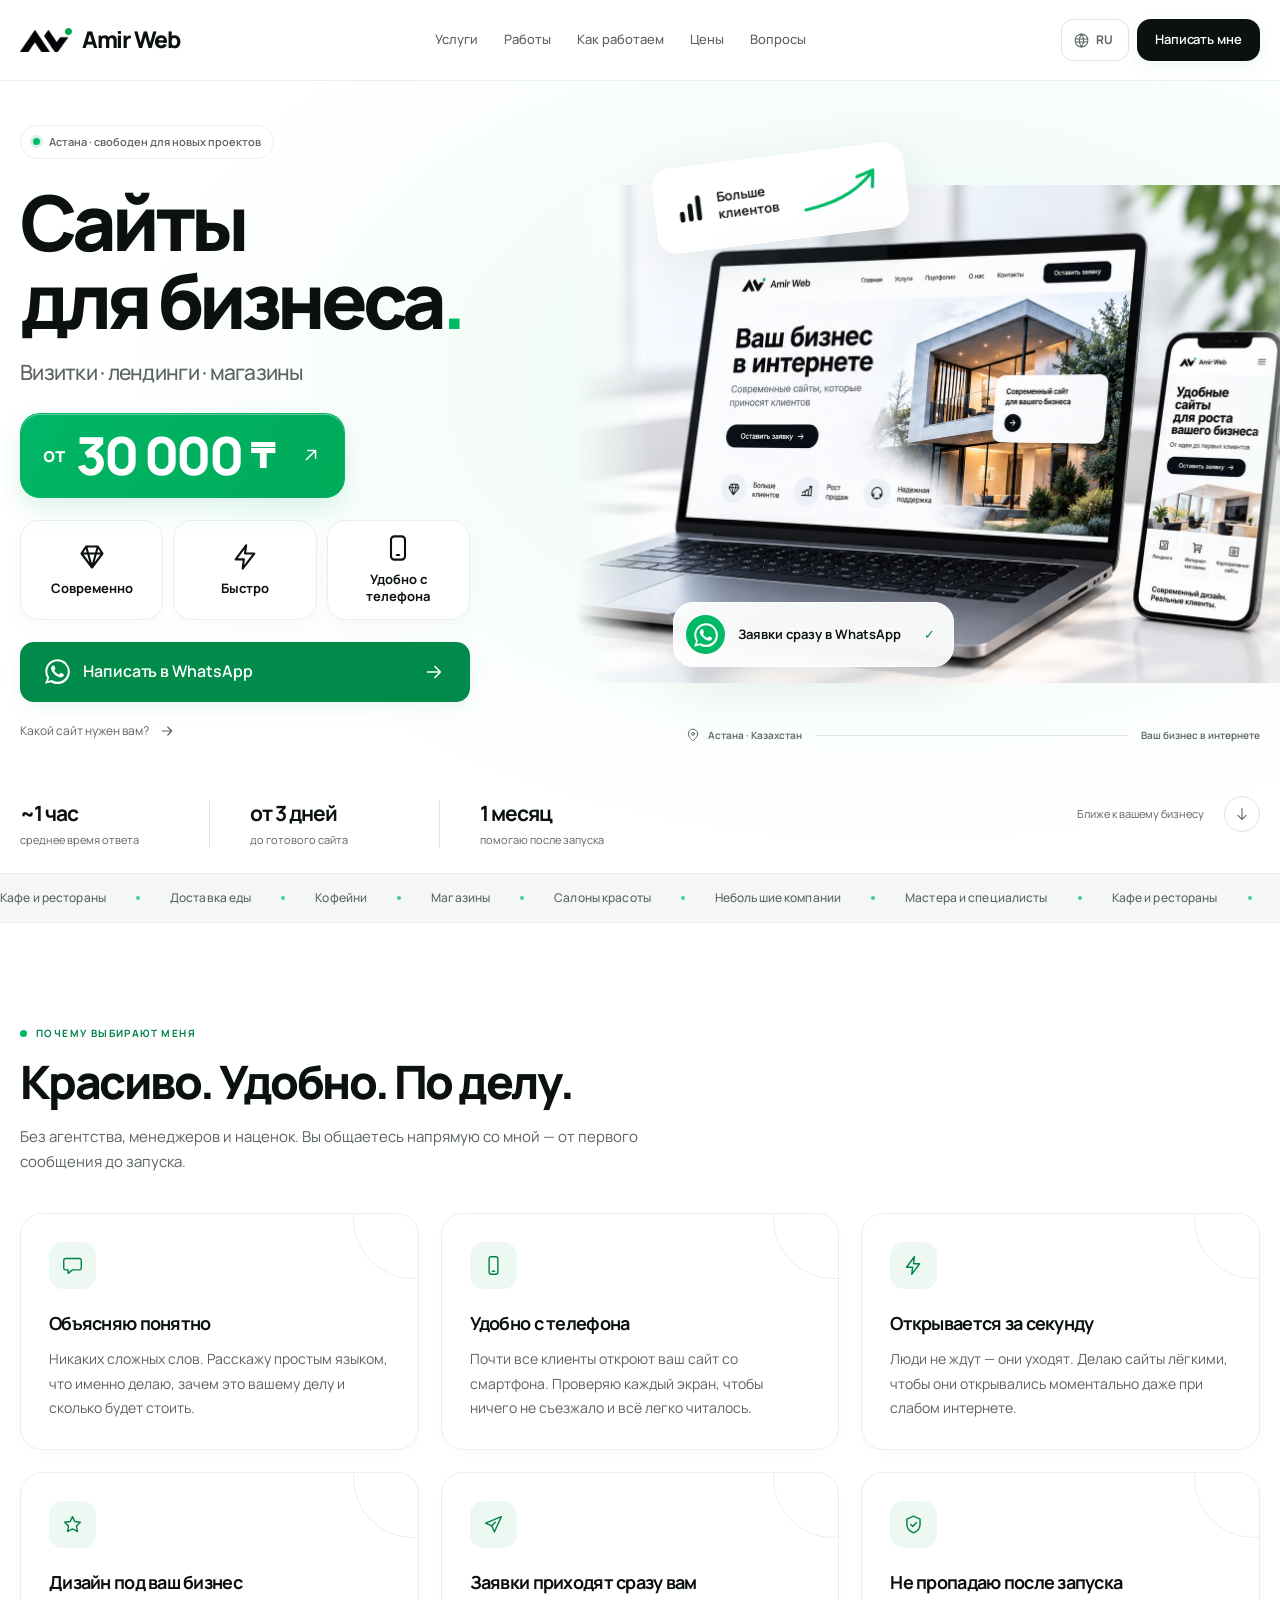
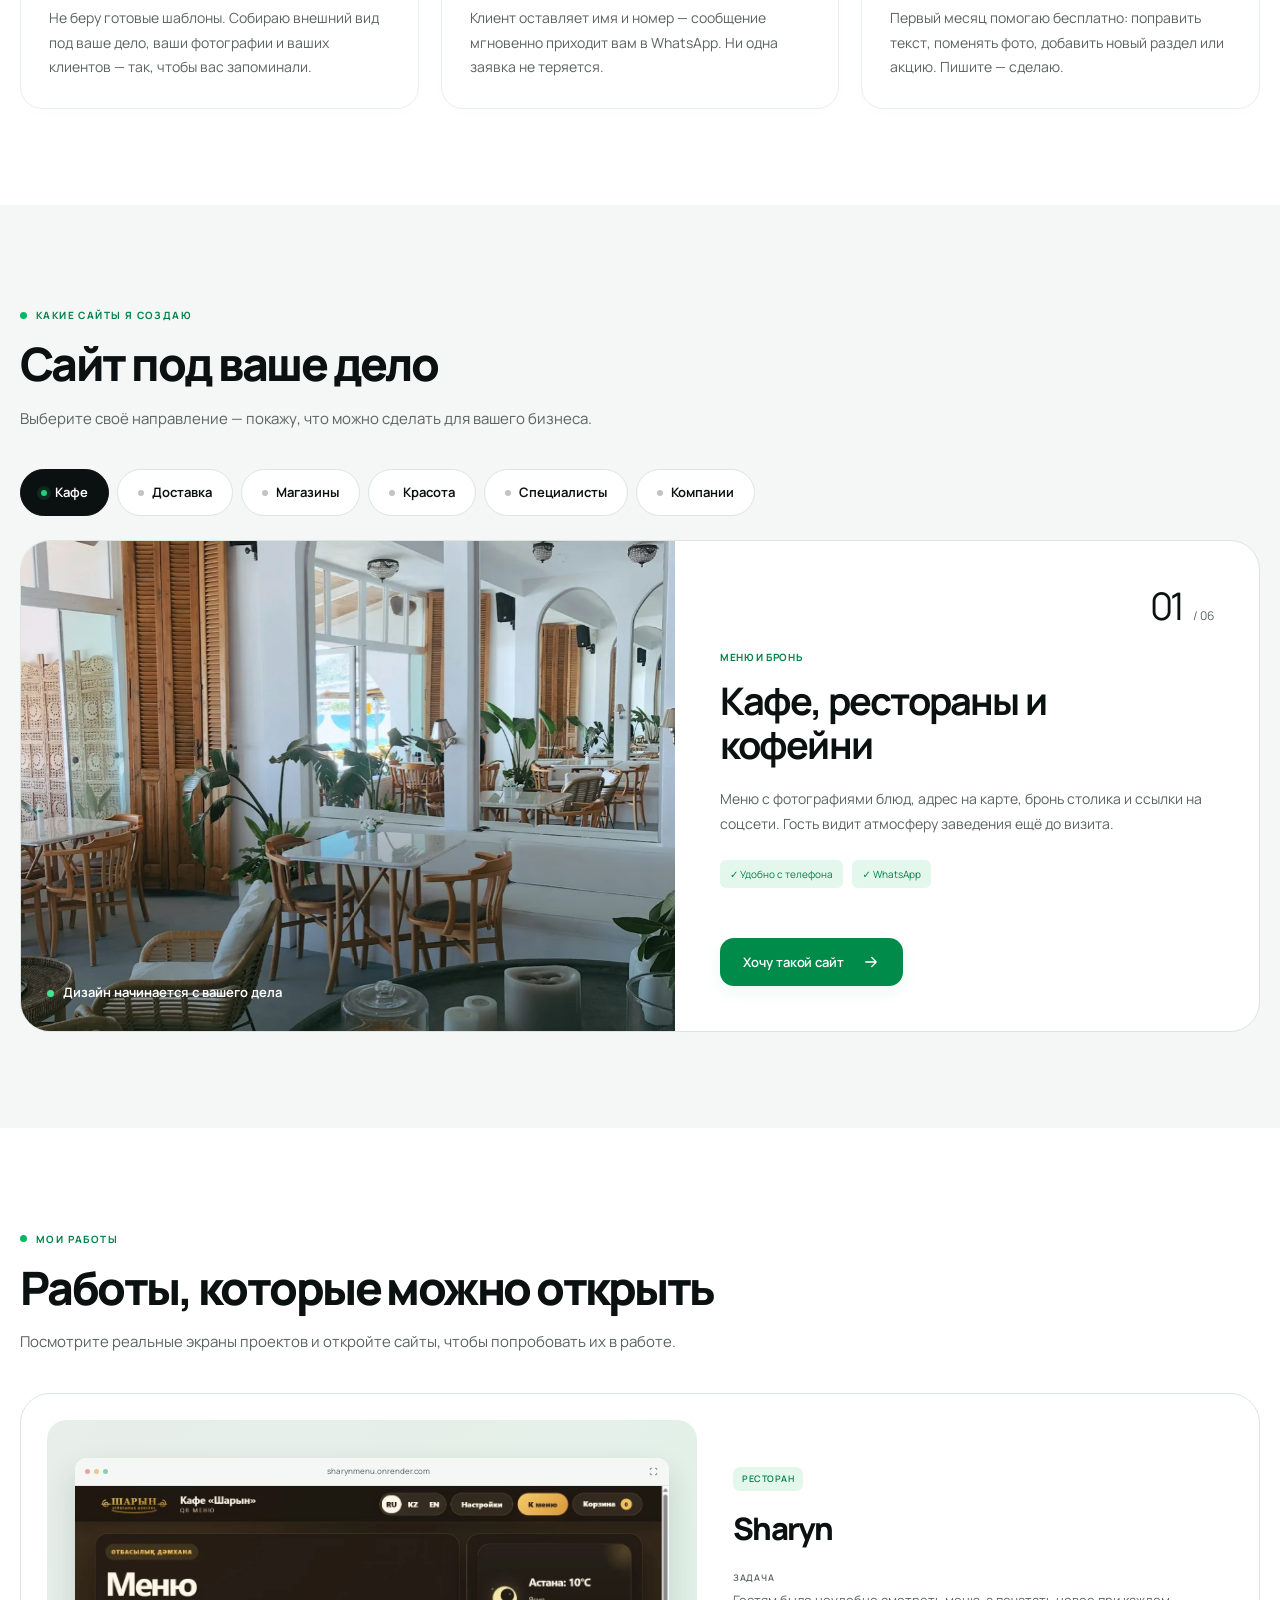
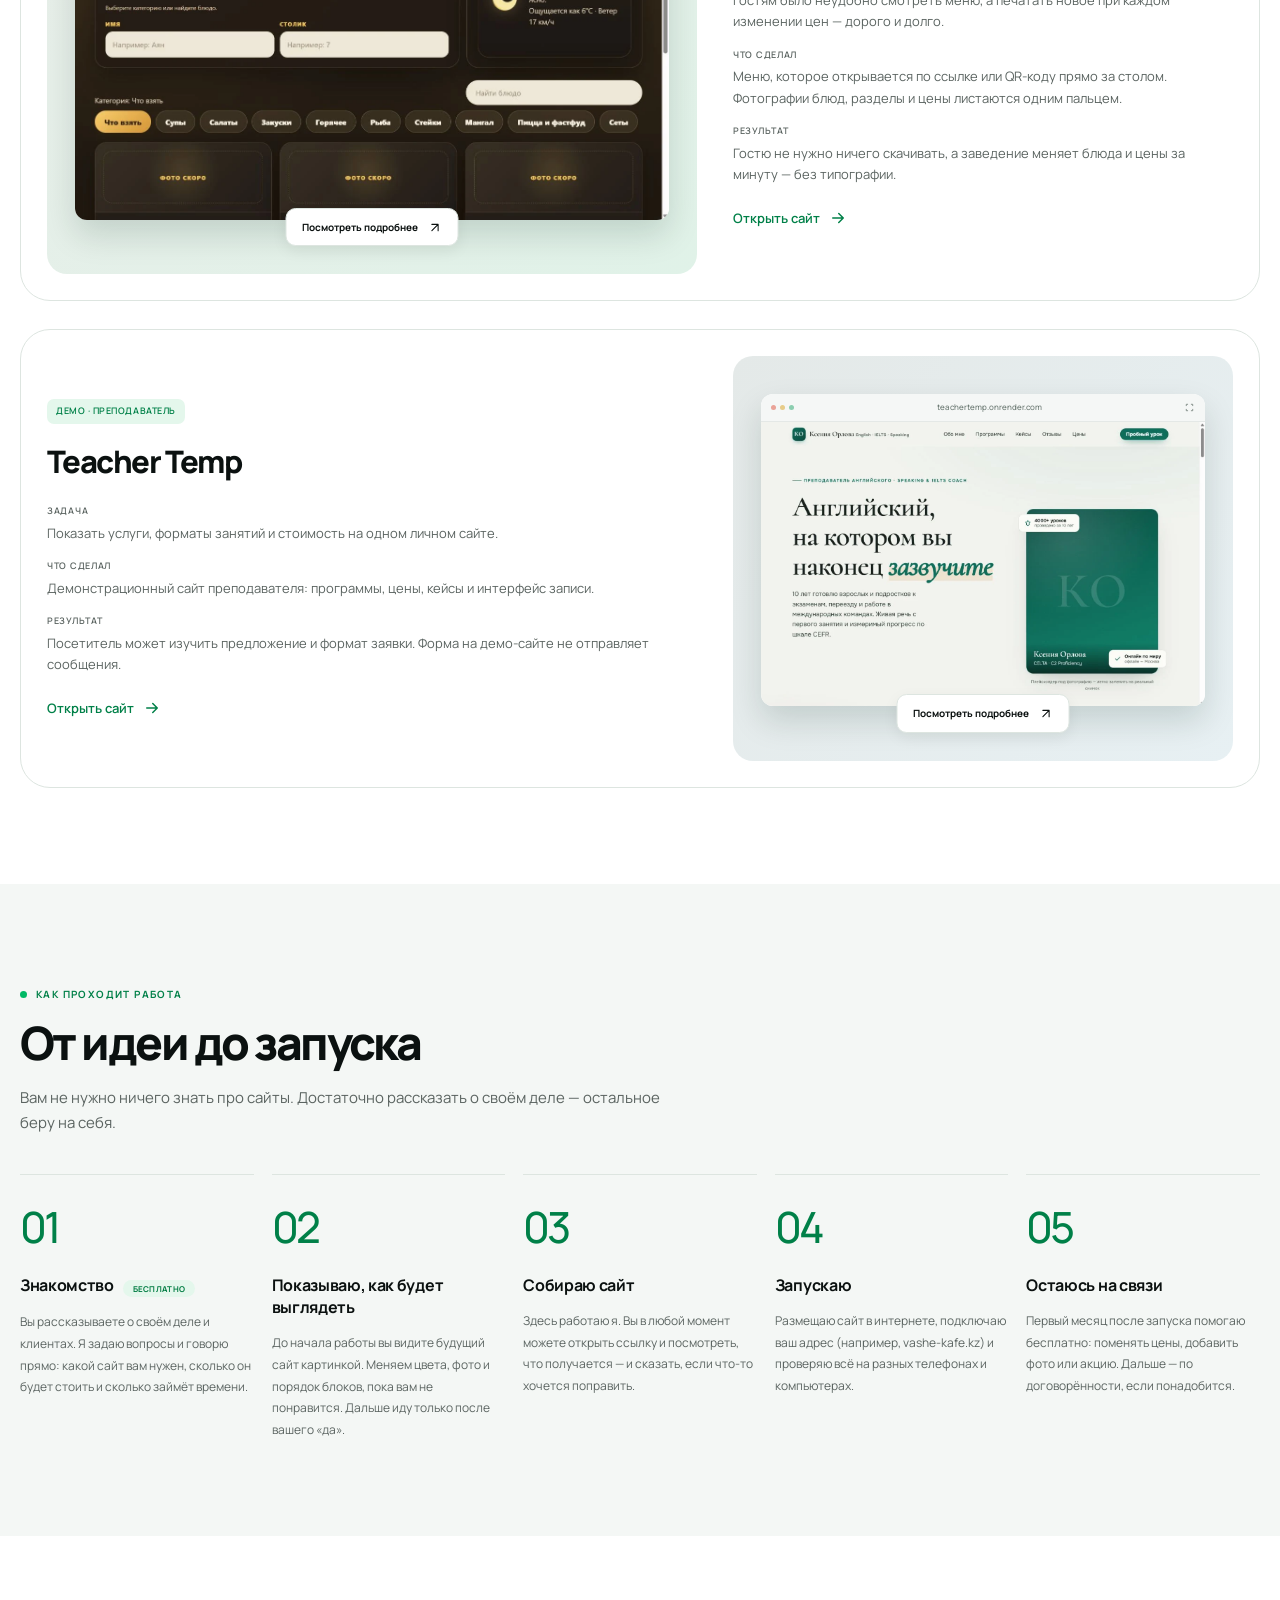
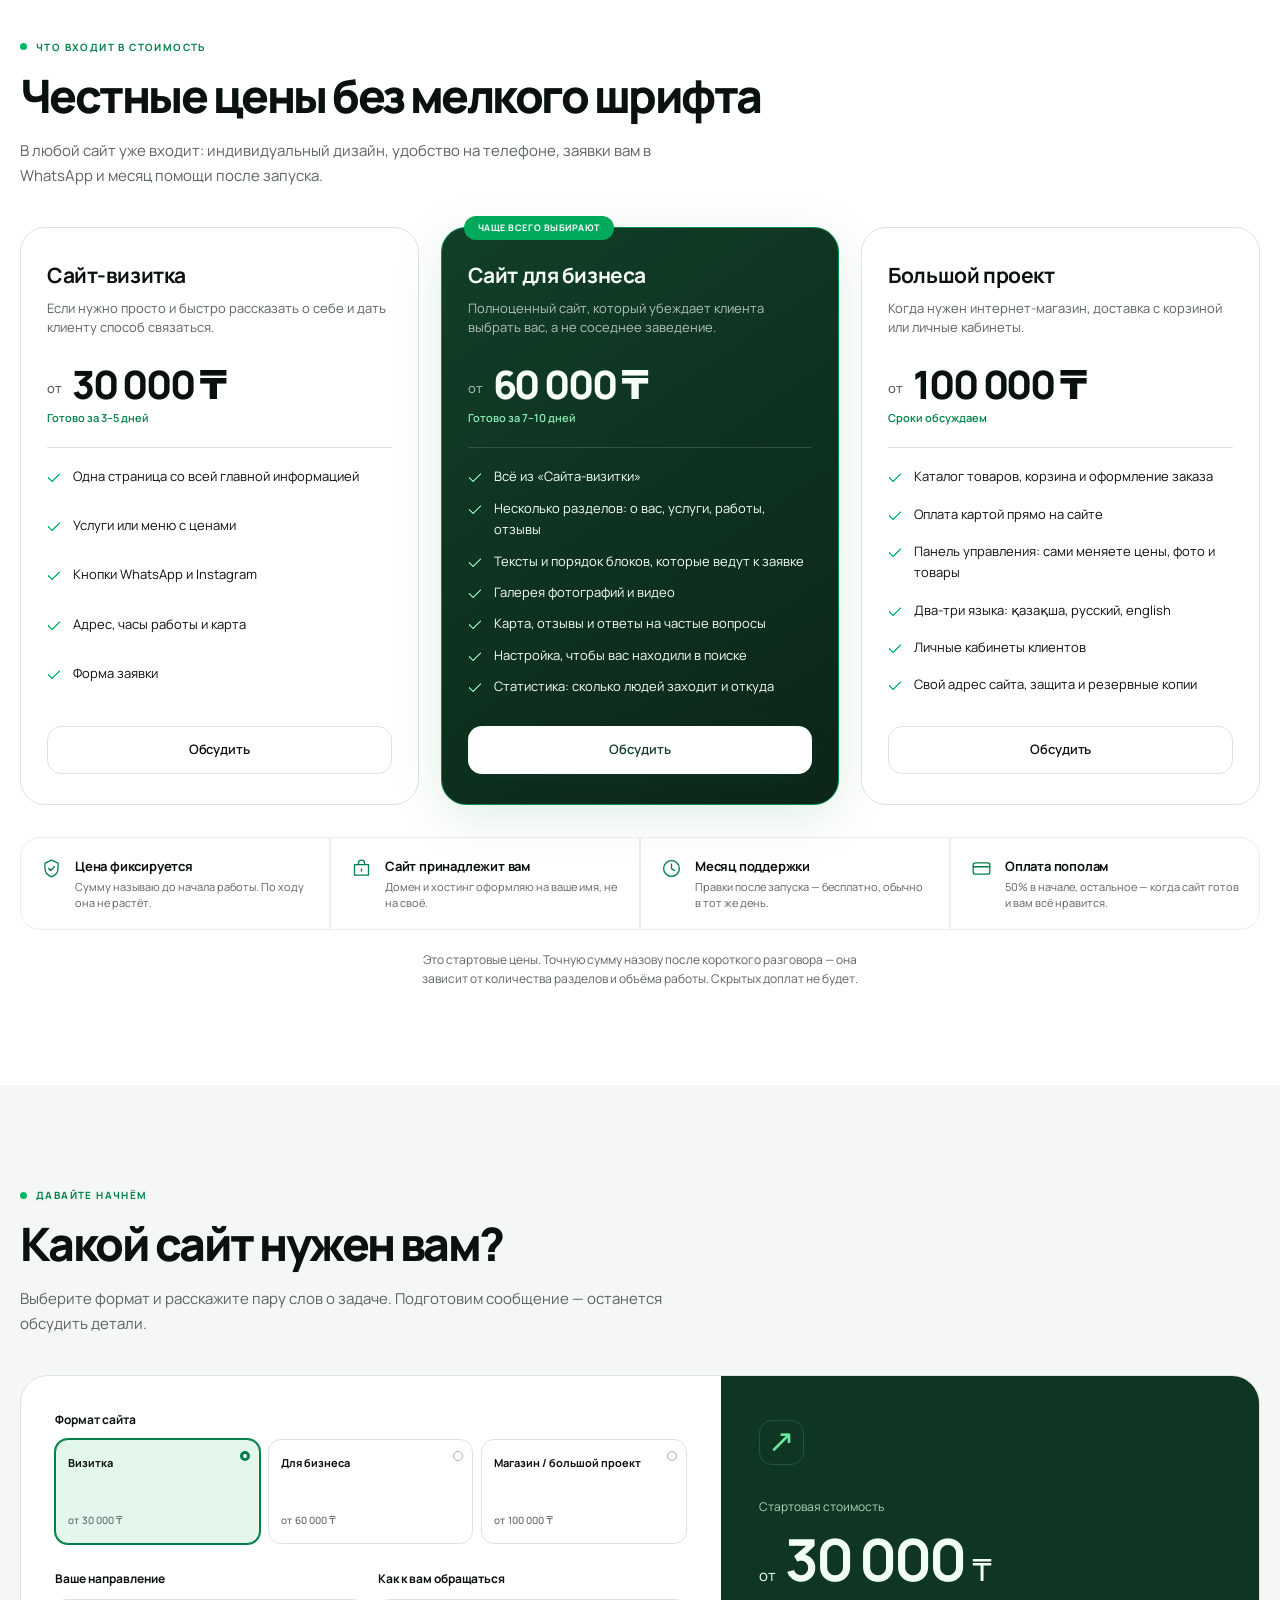
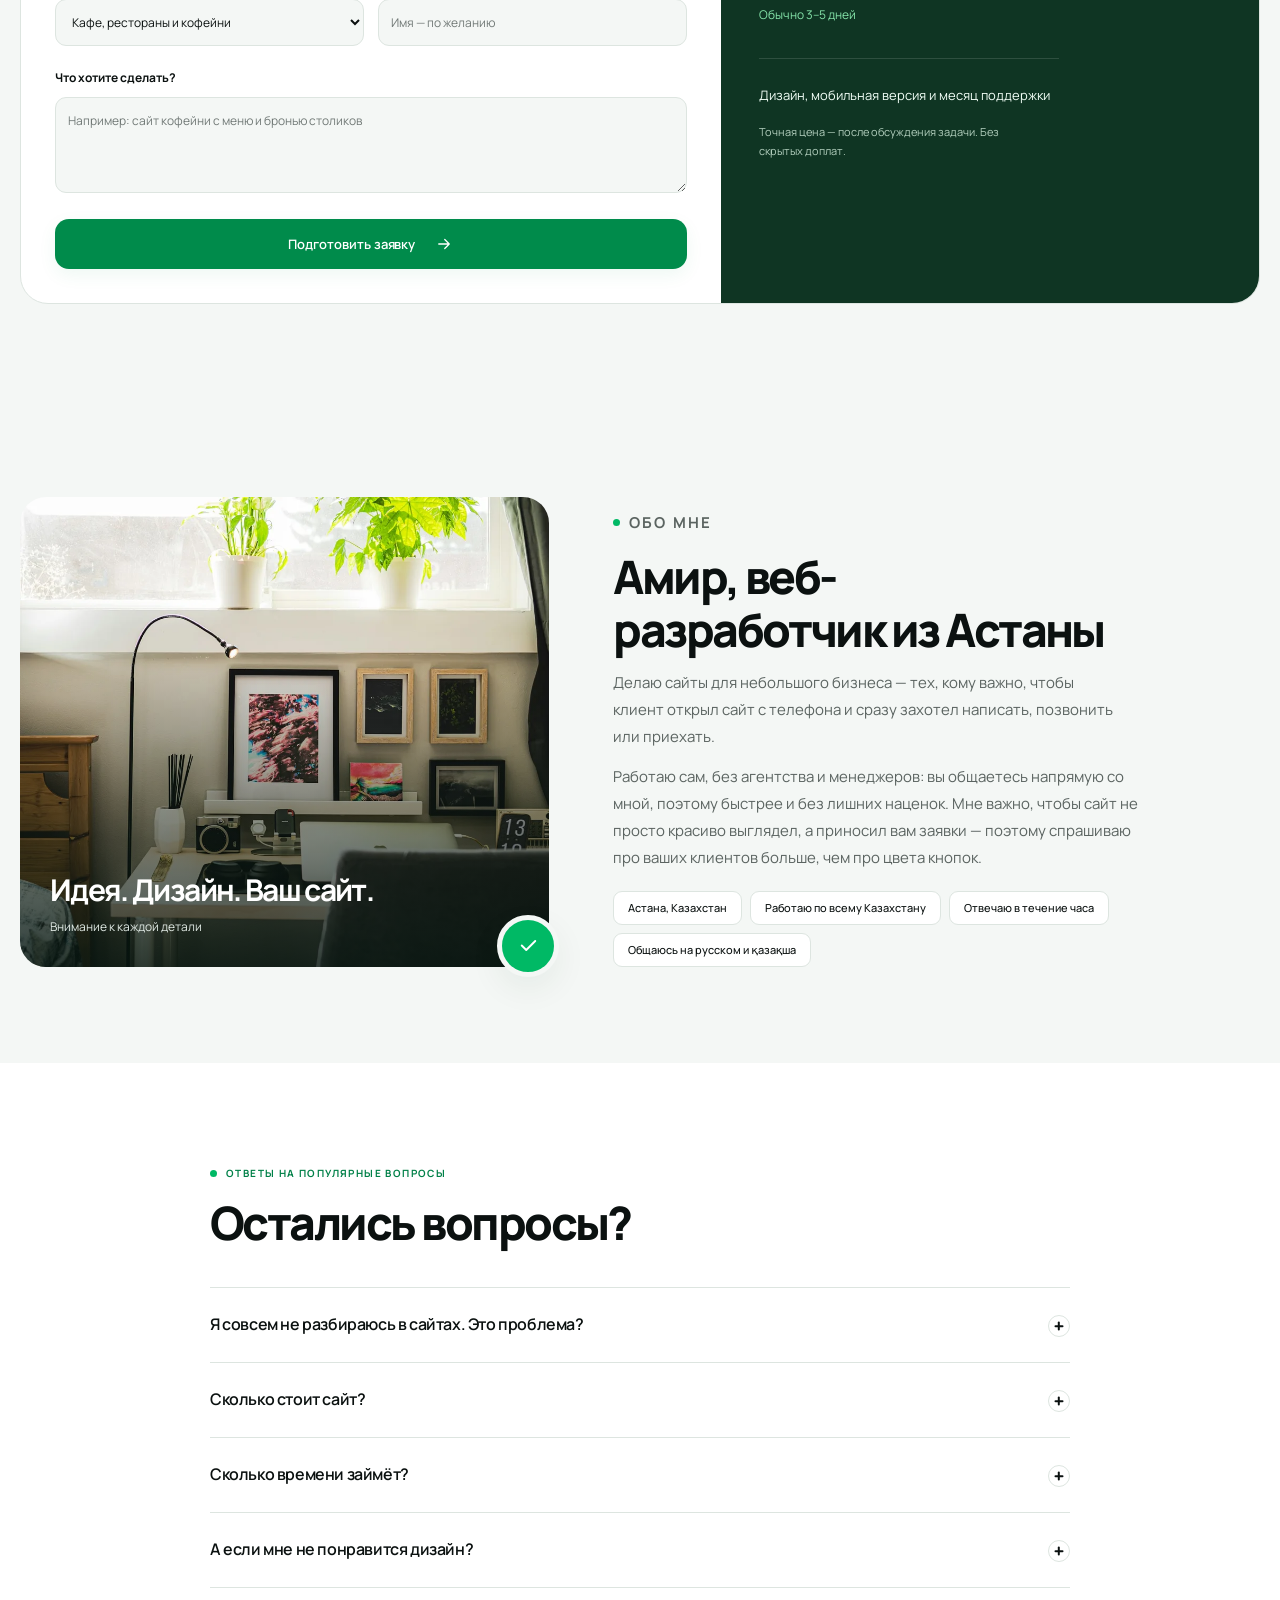
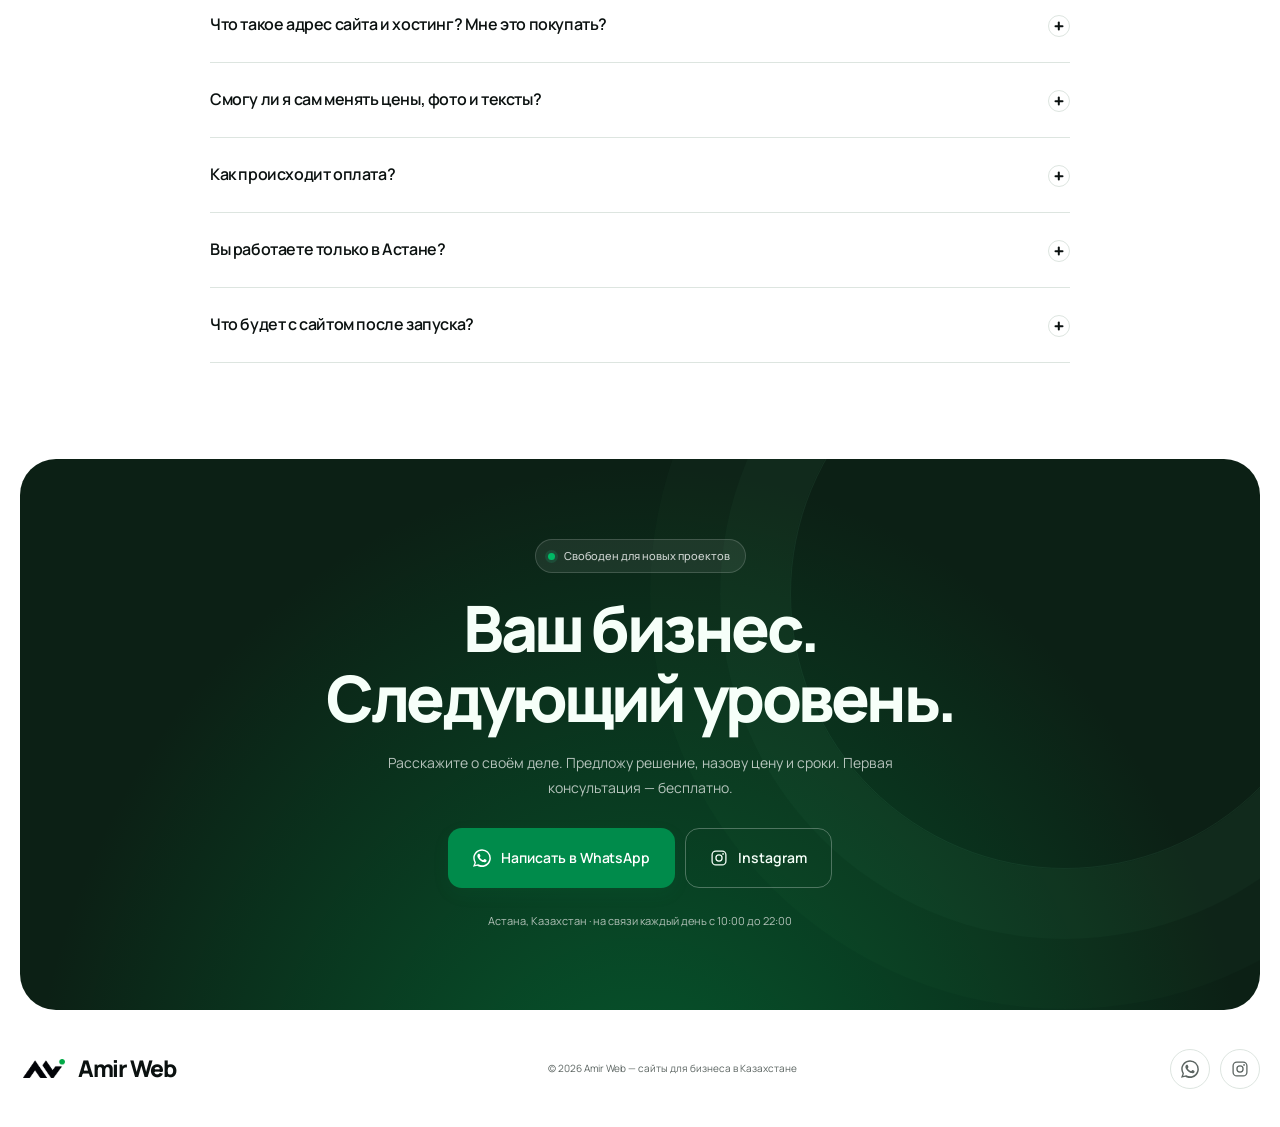
==== commit 26cbb005: "123" ====
--- a/index.html
+++ b/index.html
@@ -1,876 +1,760 @@
-<!DOCTYPE html>
-<html lang="ru" data-theme="light">
-<head>
-<meta charset="UTF-8">
-<meta name="viewport" content="width=device-width, initial-scale=1, viewport-fit=cover">
-
-<title>Amir Web — сайты для бизнеса в Казахстане | Астана</title>
-<meta name="description" content="Делаю сайты для кафе, доставок, магазинов и салонов красоты: быстрые, удобные с телефона, с заявками прямо вам в WhatsApp. Астана, работаю по всему Казахстану. От 30 000 ₸, готово за 3 дня.">
-
-<!-- Тема оформления выбирается ДО первой отрисовки: иначе на долю секунды
-     мелькнёт светлый фон под тёмной темой. Скрипт обязан быть блокирующим
-     и стоять раньше стилей. -->
-<script>
-(function () {
-  var d = document.documentElement;
-  try {
-    var s = JSON.parse(localStorage.getItem('amirweb:settings') || '{}');
-    var t = s.theme || 'system';
-    var dark = t === 'dark' || (t === 'system' &&
-               window.matchMedia('(prefers-color-scheme: dark)').matches);
-    d.setAttribute('data-theme', dark ? 'dark' : 'light');
-    if (s.motion === 'reduced') d.setAttribute('data-motion', 'reduced');
-    if (s.lang && s.lang !== 'ru') d.setAttribute('lang', s.lang);
-  } catch (e) { d.setAttribute('data-theme', 'light'); }
-  d.classList.add('js');
-})();
-</script>
-
-<meta name="theme-color" content="#FCFBF8" media="(prefers-color-scheme: light)">
-<meta name="theme-color" content="#0A181F" media="(prefers-color-scheme: dark)">
-<meta name="color-scheme" content="light dark">
-
-<link rel="canonical" href="https://amir-web.kz/">
-<link rel="alternate" hreflang="ru" href="https://amir-web.kz/">
-<link rel="alternate" hreflang="en" href="https://amir-web.kz/?lang=en">
-<link rel="alternate" hreflang="kk" href="https://amir-web.kz/?lang=kk">
-<link rel="alternate" hreflang="x-default" href="https://amir-web.kz/">
-
-<meta property="og:type" content="website">
-<meta property="og:locale" content="ru_KZ">
-<meta property="og:locale:alternate" content="en_US">
-<meta property="og:locale:alternate" content="kk_KZ">
-<meta property="og:site_name" content="Amir Web">
-<meta property="og:url" content="https://amir-web.kz/">
-<meta property="og:title" content="Amir Web — сайты для бизнеса в Казахстане">
-<meta property="og:description" content="Быстрые сайты для кафе, магазинов и салонов. Заявки приходят вам в WhatsApp. Астана, весь Казахстан.">
-<meta property="og:image" content="https://amir-web.kz/assets/img/og-cover.png">
-<meta property="og:image:width" content="1200">
-<meta property="og:image:height" content="630">
-<meta property="og:image:alt" content="Amir Web — сайты, которые приводят клиентов">
-<meta name="twitter:card" content="summary_large_image">
-<meta name="twitter:title" content="Amir Web — сайты для бизнеса в Казахстане">
-<meta name="twitter:description" content="Быстрые сайты для кафе, магазинов и салонов. Заявки приходят вам в WhatsApp.">
-<meta name="twitter:image" content="https://amir-web.kz/assets/img/og-cover.png">
-
-<!-- Иконки. /favicon.ico лежит в КОРНЕ намеренно: подсказки адресной строки,
-     история и закладки запрашивают именно его, ещё не открыв страницу и не
-     прочитав эти теги. Без файла в корне иконка там пропадает. -->
-<link rel="icon" href="/favicon.ico" sizes="32x32">
-<link rel="icon" href="/favicon.svg" type="image/svg+xml" sizes="any">
-<link rel="apple-touch-icon" href="/apple-touch-icon.png">
-<link rel="manifest" href="/manifest.json">
-
-<link rel="preload" as="font" type="font/woff2" href="/assets/fonts/manrope-cyrillic.woff2" crossorigin>
-<link rel="preload" as="font" type="font/woff2" href="/assets/fonts/manrope-latin.woff2" crossorigin>
-<link rel="stylesheet" href="/assets/css/styles.css">
-</head>
+<!DOCTYPE html>
+<!-- Amir Web — white & emerald redesign, September 2026 -->
+<html lang="ru" data-theme="light">
+<head>
+<meta charset="UTF-8">
+<meta name="viewport" content="width=device-width, initial-scale=1, viewport-fit=cover">
+
+<title>Amir Web — сайты для бизнеса в Казахстане | Астана</title>
+<meta name="description" content="Делаю сайты для кафе, доставок, магазинов и салонов красоты: быстрые, удобные с телефона, с заявками прямо вам в WhatsApp. Астана, работаю по всему Казахстану. От 30 000 ₸, готово за 3 дня.">
+
+<script>
+(function () {
+  var d = document.documentElement;
+  try {
+    var s = JSON.parse(localStorage.getItem('amirweb:settings') || '{}');
+    var t = s.theme || 'light';
+    var dark = t === 'dark' || (t === 'system' &&
+               window.matchMedia('(prefers-color-scheme: dark)').matches);
+    d.setAttribute('data-theme', dark ? 'dark' : 'light');
+    if (s.motion === 'reduced') d.setAttribute('data-motion', 'reduced');
+    if (s.lang && s.lang !== 'ru') d.setAttribute('lang', s.lang);
+  } catch (e) { d.setAttribute('data-theme', 'light'); }
+  d.classList.add('js');
+})();
+</script>
+
+<meta name="theme-color" content="#F7F9F8" media="(prefers-color-scheme: light)">
+<meta name="theme-color" content="#101714" media="(prefers-color-scheme: dark)">
+<meta name="color-scheme" content="light dark">
+
+<link rel="canonical" href="https://amir-web.kz/">
+<link rel="alternate" hreflang="ru" href="https://amir-web.kz/">
+<link rel="alternate" hreflang="en" href="https://amir-web.kz/?lang=en">
+<link rel="alternate" hreflang="kk" href="https://amir-web.kz/?lang=kk">
+<link rel="alternate" hreflang="x-default" href="https://amir-web.kz/">
+
+<meta property="og:type" content="website">
+<meta property="og:locale" content="ru_KZ">
+<meta property="og:locale:alternate" content="en_US">
+<meta property="og:locale:alternate" content="kk_KZ">
+<meta property="og:site_name" content="Amir Web">
+<meta property="og:url" content="https://amir-web.kz/">
+<meta property="og:title" content="Amir Web — сайты для бизнеса в Казахстане">
+<meta property="og:description" content="Быстрые сайты для кафе, магазинов и салонов. Заявки приходят вам в WhatsApp. Астана, весь Казахстан.">
+<meta property="og:image" content="https://amir-web.kz/assets/img/og-cover.png">
+<meta property="og:image:width" content="1200">
+<meta property="og:image:height" content="630">
+<meta property="og:image:alt" content="Amir Web — сайты, которые приводят клиентов">
+<meta name="twitter:card" content="summary_large_image">
+<meta name="twitter:title" content="Amir Web — сайты для бизнеса в Казахстане">
+<meta name="twitter:description" content="Быстрые сайты для кафе, магазинов и салонов. Заявки приходят вам в WhatsApp.">
+<meta name="twitter:image" content="https://amir-web.kz/assets/img/og-cover.png">
+
+<link rel="icon" href="./favicon.ico" sizes="32x32">
+<link rel="icon" href="./favicon.svg" type="image/svg+xml" sizes="any">
+<link rel="apple-touch-icon" href="./apple-touch-icon.png">
+<link rel="manifest" href="./manifest.json">
+
+<link rel="preload" as="font" type="font/woff2" href="./assets/fonts/manrope-cyrillic.woff2" crossorigin>
+<link rel="preload" as="font" type="font/woff2" href="./assets/fonts/manrope-latin.woff2" crossorigin>
+<link rel="stylesheet" href="./assets/css/styles.css?v=9">
+<link rel="preload" as="image" href="./assets/img/hero-devices.webp" fetchpriority="high">
+<link rel="stylesheet" href="./assets/css/experience.css?v=9">
+</head>
 <body>
-
-<a class="skip-link" href="#main" data-i18n="a11y.skip">Перейти к содержанию</a>
-
-<!-- ============ ШАПКА ============ -->
-<header class="header" id="header">
-  <div class="header__inner container">
-    <a class="logo" href="#top" data-i18n-attr="aria-label:a11y.logoHome" aria-label="Amir Web — на главную">
-      <svg class="logo__mark" viewBox="0 0 40 40" aria-hidden="true" focusable="false">
-        <g class="logo__ring">
-          <circle cx="20" cy="20" r="14.5"/>
-          <path d="M36.5 20h2.7M31.67 8.33l1.91-1.91M20 3.5V.8M8.33 8.33 6.42 6.42M3.5 20H.8M8.33 31.67l-1.91 1.91M20 36.5v2.7M31.67 31.67l1.91 1.91"/>
-        </g>
-        <path class="logo__letter" d="M13.5 26.8 20 12.6l6.5 14.2M16.4 21.9h7.2"/>
-      </svg>
-      <span class="logo__text">Amir<span>Web</span></span>
-    </a>
-
-    <nav class="nav" data-i18n-attr="aria-label:a11y.mainMenu" aria-label="Основное меню">
-      <a href="#services" data-i18n="nav.services">Услуги</a>
-      <a href="#works" data-i18n="nav.works">Работы</a>
-      <a href="#process" data-i18n="nav.process">Как работаем</a>
-      <a href="#pricing" data-i18n="nav.pricing">Цены</a>
-      <a href="#faq" data-i18n="nav.faq">Вопросы</a>
-    </nav>
-
-    <div class="header__actions">
-      <button class="prefs-btn" id="prefs-btn" type="button"
-              aria-expanded="false" aria-controls="prefs"
-              data-i18n-attr="aria-label:a11y.openSettings" aria-label="Язык и оформление">
-        <svg viewBox="0 0 24 24" aria-hidden="true" class="prefs-btn__globe">
-          <circle cx="12" cy="12" r="9"/>
-          <path d="M3.2 9.8h17.6M3.2 14.2h17.6"/>
-          <path d="M12 3a15 15 0 0 1 0 18a15 15 0 0 1 0-18Z"/>
-        </svg>
-        <span class="prefs-btn__code" id="prefs-code">RU</span>
-      </button>
-
-      <a class="btn btn--sm btn--primary header__cta" href="https://wa.me/77085482453"
-         target="_blank" rel="noopener" data-i18n="cta.writeMe">Написать мне</a>
-
-      <button class="burger" id="burger" type="button" aria-expanded="false" aria-controls="mobile-menu"
-              data-i18n-attr="aria-label:a11y.openMenu" aria-label="Открыть меню">
-        <span></span><span></span>
-      </button>
-    </div>
-  </div>
-</header>
-
-<!-- ============ ПАНЕЛЬ НАСТРОЕК ============ -->
-<div class="prefs" id="prefs" hidden>
-  <div class="prefs__panel" role="dialog" aria-modal="true" aria-labelledby="prefs-title">
-    <div class="prefs__head">
-      <h2 class="prefs__title" id="prefs-title" data-i18n="settings.title">Язык и оформление</h2>
-      <button class="prefs__close" id="prefs-close" type="button"
-              data-i18n-attr="aria-label:a11y.close" aria-label="Закрыть">
-        <svg viewBox="0 0 24 24" aria-hidden="true"><path d="M6 6l12 12M18 6 6 18"/></svg>
-      </button>
-    </div>
-
-    <div class="prefs__group">
-      <p class="prefs__label" id="prefs-lang-label" data-i18n="settings.language">Язык</p>
-      <div class="segmented" role="radiogroup" aria-labelledby="prefs-lang-label" data-pref="lang">
-        <button type="button" role="radio" aria-checked="true"  data-value="ru" lang="ru">Русский</button>
-        <button type="button" role="radio" aria-checked="false" data-value="kk" lang="kk">Қазақша</button>
-        <button type="button" role="radio" aria-checked="false" data-value="en" lang="en">English</button>
+<div class="reading-progress" aria-hidden="true"><span id="reading-progress"></span></div>
+
+<a class="skip-link" href="#main" data-i18n="a11y.skip">Перейти к содержанию</a>
+
+<header class="header" id="header">
+  <div class="header__inner container">
+    <a class="logo" href="#top" data-i18n-attr="aria-label:a11y.logoHome" aria-label="Amir Web — на главную">
+      <img class="logo__mark" src="./assets/img/logo-mark.png" width="120" height="56" alt="">
+      <span class="logo__text">Amir Web</span>
+    </a>
+
+    <nav class="nav" data-i18n-attr="aria-label:a11y.mainMenu" aria-label="Основное меню">
+      <a href="#services" data-i18n="nav.services">Услуги</a>
+      <a href="#works" data-i18n="nav.works">Работы</a>
+      <a href="#process" data-i18n="nav.process">Как работаем</a>
+      <a href="#pricing" data-i18n="nav.pricing">Цены</a>
+      <a href="#faq" data-i18n="nav.faq">Вопросы</a>
+    </nav>
+
+    <div class="header__actions">
+      <button class="prefs-btn" id="prefs-btn" type="button"
+              aria-expanded="false" aria-controls="prefs"
+              data-i18n-attr="aria-label:a11y.openSettings" aria-label="Язык и оформление">
+        <svg viewBox="0 0 24 24" aria-hidden="true" class="prefs-btn__globe">
+          <circle cx="12" cy="12" r="9"/>
+          <path d="M3.2 9.8h17.6M3.2 14.2h17.6"/>
+          <path d="M12 3a15 15 0 0 1 0 18a15 15 0 0 1 0-18Z"/>
+        </svg>
+        <span class="prefs-btn__code" id="prefs-code">RU</span>
+      </button>
+
+      <a class="btn btn--sm btn--primary header__cta" href="https://wa.me/77085482453"
+         target="_blank" rel="noopener" data-i18n="cta.writeMe">Написать мне</a>
+
+      <button class="burger" id="burger" type="button" aria-expanded="false" aria-controls="mobile-menu"
+              data-i18n-attr="aria-label:a11y.openMenu" aria-label="Открыть меню">
+        <span></span><span></span>
+      </button>
+    </div>
+  </div>
+</header>
+
+<div class="prefs" id="prefs" hidden>
+  <div class="prefs__panel" role="dialog" aria-modal="true" aria-labelledby="prefs-title">
+    <div class="prefs__head">
+      <h2 class="prefs__title" id="prefs-title" data-i18n="settings.title">Язык и оформление</h2>
+      <button class="prefs__close" id="prefs-close" type="button"
+              data-i18n-attr="aria-label:a11y.close" aria-label="Закрыть">
+        <svg viewBox="0 0 24 24" aria-hidden="true"><path d="M6 6l12 12M18 6 6 18"/></svg>
+      </button>
+    </div>
+
+    <div class="prefs__group">
+      <p class="prefs__label" id="prefs-lang-label" data-i18n="settings.language">Язык</p>
+      <div class="segmented" role="radiogroup" aria-labelledby="prefs-lang-label" data-pref="lang">
+        <button type="button" role="radio" aria-checked="true"  data-value="ru" lang="ru">Русский</button>
+        <button type="button" role="radio" aria-checked="false" data-value="kk" lang="kk">Қазақша</button>
+        <button type="button" role="radio" aria-checked="false" data-value="en" lang="en">English</button>
+      </div>
+    </div>
+
+    <div class="prefs__group">
+      <p class="prefs__label" id="prefs-theme-label" data-i18n="settings.theme">Оформление</p>
+      <div class="segmented" role="radiogroup" aria-labelledby="prefs-theme-label" data-pref="theme">
+        <button type="button" role="radio" aria-checked="false" data-value="light">
+          <svg viewBox="0 0 24 24" aria-hidden="true"><circle cx="12" cy="12" r="4.2"/><path d="M12 2.5v2.2M12 19.3v2.2M4.2 4.2l1.6 1.6M18.2 18.2l1.6 1.6M2.5 12h2.2M19.3 12h2.2M4.2 19.8l1.6-1.6M18.2 5.8l1.6-1.6"/></svg>
+          <span data-i18n="settings.light">Светлое</span>
+        </button>
+        <button type="button" role="radio" aria-checked="false" data-value="dark">
+          <svg viewBox="0 0 24 24" aria-hidden="true"><path d="M20 14.2A8.4 8.4 0 0 1 9.8 4a8.4 8.4 0 1 0 10.2 10.2Z"/></svg>
+          <span data-i18n="settings.dark">Тёмное</span>
+        </button>
+        <button type="button" role="radio" aria-checked="true" data-value="system">
+          <svg viewBox="0 0 24 24" aria-hidden="true"><rect x="2.8" y="4.2" width="18.4" height="12.5" rx="2"/><path d="M8.5 20.2h7"/></svg>
+          <span data-i18n="settings.system">Как в системе</span>
+        </button>
+      </div>
+    </div>
+
+    <div class="prefs__group">
+      <p class="prefs__label" data-i18n="settings.accessibility">Доступность</p>
+      <button class="switch" type="button" role="switch" aria-checked="false" data-pref="motion">
+        <span class="switch__text">
+          <span class="switch__name" data-i18n="settings.reduceMotion">Меньше движения</span>
+          <span class="switch__hint" data-i18n="settings.reduceMotionHint">Отключает анимации и бегущую строку</span>
+        </span>
+        <span class="switch__track" aria-hidden="true"><span class="switch__knob"></span></span>
+      </button>
+    </div>
+
+    <button class="prefs__reset" id="prefs-reset" type="button" data-i18n="settings.reset">Сбросить настройки</button>
+  </div>
+</div>
+
+<div class="mmenu" id="mobile-menu" hidden>
+  <nav class="mmenu__nav" data-i18n-attr="aria-label:a11y.mobileMenu" aria-label="Мобильное меню">
+    <a href="#services"><span>01</span> <em data-i18n="nav.services">Услуги</em></a>
+    <a href="#why"><span>02</span> <em data-i18n="nav.why">Почему я</em></a>
+    <a href="#works"><span>03</span> <em data-i18n="nav.works">Работы</em></a>
+    <a href="#process"><span>04</span> <em data-i18n="nav.process">Как работаем</em></a>
+    <a href="#pricing"><span>05</span> <em data-i18n="nav.pricing">Цены</em></a>
+    <a href="#faq"><span>06</span> <em data-i18n="nav.faq">Вопросы</em></a>
+  </nav>
+  <div class="mmenu__foot">
+    <a class="btn btn--primary btn--block" href="https://wa.me/77085482453" target="_blank" rel="noopener"
+       data-i18n="cta.whatsapp">Написать в WhatsApp</a>
+    <p data-i18n="cta.meta">Астана, Казахстан · отвечаю в течение часа</p>
+  </div>
+</div>
+
+<main id="main">
+
+  
+  <section class="hero" id="top" aria-labelledby="hero-title">
+    <div class="container hero__inner">
+      <div class="hero__copy">
+        <p class="badge reveal"><span class="badge__dot"></span><span data-i18n="hero.badge">Астана · свободен для новых проектов</span></p>
+        <h1 class="hero__title reveal" id="hero-title" data-d="1" data-i18n-html="hero.title">Сайты<br>для бизнеса<span class="hero__period">.</span></h1>
+        <p class="hero__lead reveal" data-d="2" data-i18n="hero.lead">Визитки · лендинги · магазины</p>
+        <a class="hero__price reveal" data-d="2" href="#pricing"><span data-i18n="hero.from">от</span><strong>30 000</strong><span class="hero__currency">₸</span><svg class="" viewBox="0 0 24 24" aria-hidden="true" fill="none" stroke="currentColor" stroke-width="1.7" stroke-linecap="round" stroke-linejoin="round"><path d="M5 12h14m-6-6 6 6-6 6"/></svg></a>
+        <ul class="hero__benefits reveal" data-d="3">
+          <li><svg class="" viewBox="0 0 24 24" aria-hidden="true" fill="none" stroke="currentColor" stroke-width="1.7" stroke-linecap="round" stroke-linejoin="round"><path d="m3 9 4-6h10l4 6-9 12L3 9Z M3 9h18 M7 3l5 18 5-18"/></svg><span data-i18n="hero.modern">Современно</span></li>
+          <li><svg class="" viewBox="0 0 24 24" aria-hidden="true" fill="none" stroke="currentColor" stroke-width="1.7" stroke-linecap="round" stroke-linejoin="round"><path d="m13 2-9 12h7l-1 8 10-13h-8l1-7Z"/></svg><span data-i18n="hero.fast">Быстро</span></li>
+          <li><svg class="" viewBox="0 0 24 24" aria-hidden="true" fill="none" stroke="currentColor" stroke-width="1.7" stroke-linecap="round" stroke-linejoin="round"><rect x="6" y="2" width="12" height="20" rx="3"/><path d="M11 18h2"/></svg><span data-i18n="hero.mobile">Удобно с телефона</span></li>
+        </ul>
+        <div class="hero__cta reveal" data-d="4">
+          <a class="btn btn--primary btn--lg hero__whatsapp" href="https://wa.me/77085482453" target="_blank" rel="noopener"><svg viewBox="0 0 24 24" aria-hidden="true" class="ico-wa"><path d="M17.472 14.382c-.301-.15-1.782-.879-2.057-.98-.277-.101-.478-.151-.678.15-.202.302-.78.98-.957 1.182-.176.201-.352.226-.653.075-.301-.15-1.272-.469-2.423-1.496-.895-.799-1.5-1.786-1.676-2.087-.176-.302-.019-.465.132-.615.136-.135.301-.351.452-.527.15-.176.2-.301.301-.502.101-.201.05-.377-.025-.528-.075-.15-.678-1.633-.929-2.237-.245-.588-.493-.509-.678-.518-.176-.01-.377-.01-.578-.01-.201 0-.528.076-.804.377-.276.301-1.055 1.03-1.055 2.512s1.08 2.914 1.231 3.115c.15.201 2.125 3.245 5.147 4.551.719.311 1.28.497 1.718.636.722.23 1.378.197 1.898.12.579-.087 1.782-.728 2.033-1.431.251-.703.251-1.306.176-1.432-.075-.125-.276-.201-.577-.351zM12.05 21.784h-.008a9.78 9.78 0 0 1-4.99-1.365l-.358-.213-3.71.973.99-3.617-.234-.372a9.782 9.782 0 0 1-1.5-5.187C2.24 6.61 6.64 2.21 12.056 2.21a9.785 9.785 0 0 1 6.927 2.873 9.787 9.787 0 0 1 2.871 6.927c-.002 5.4-4.406 9.774-9.804 9.774zm8.318-18.093A11.715 11.715 0 0 0 12.056.25C5.568.25.286 5.534.283 12.025a11.72 11.72 0 0 0 1.794 6.229L0 23.75l5.632-1.477a11.73 11.73 0 0 0 6.417 1.877h.005c6.486 0 11.769-5.283 11.772-11.775a11.7 11.7 0 0 0-3.458-8.384z"/></svg><span data-i18n="cta.whatsapp">Написать в WhatsApp</span><svg class="" viewBox="0 0 24 24" aria-hidden="true" fill="none" stroke="currentColor" stroke-width="1.7" stroke-linecap="round" stroke-linejoin="round"><path d="M5 12h14m-6-6 6 6-6 6"/></svg></a>
+          <a class="hero__work-link" href="#brief"><span data-i18n="brief.title">Какой сайт нужен вам?</span><svg class="" viewBox="0 0 24 24" aria-hidden="true" fill="none" stroke="currentColor" stroke-width="1.7" stroke-linecap="round" stroke-linejoin="round"><path d="M5 12h14m-6-6 6 6-6 6"/></svg></a>
+        </div>
+      </div>
+      <div class="hero__visual reveal" data-d="2">
+        <div class="hero__image-wrap"><img class="hero__image hero__image--light" src="./assets/img/hero-devices.webp" width="1500" height="1000" alt="Сайт Amir Web на ноутбуке и смартфоне" data-i18n-attr="alt:hero.imageAlt" fetchpriority="high" decoding="async"><img class="hero__image hero__image--dark" src="./assets/img/hero-devices-dark.webp" width="1500" height="1000" alt="Сайт Amir Web на ноутбуке и смартфоне" data-i18n-attr="alt:hero.imageAlt" loading="lazy" decoding="async"></div>
+        <div class="float-card float-card--growth" data-motion-loop>
+          <div class="float-card__icon"><svg class="" viewBox="0 0 24 24" aria-hidden="true" fill="none" stroke="currentColor" stroke-width="1.7" stroke-linecap="round" stroke-linejoin="round"><path d="M5 20v-5m7 5V9m7 11V3"/></svg></div>
+          <span data-i18n="hero.clients">Больше клиентов</span>
+          <svg class="growth-line" viewBox="0 0 100 48" aria-hidden="true"><path d="M3 43C40 39 66 30 91 6m-19 3 21-6-3 21"/></svg>
+        </div>
+        <div class="float-card float-card--contact" data-motion-loop><span class="float-card__wa"><svg viewBox="0 0 24 24" aria-hidden="true" class="ico-wa"><path d="M17.472 14.382c-.301-.15-1.782-.879-2.057-.98-.277-.101-.478-.151-.678.15-.202.302-.78.98-.957 1.182-.176.201-.352.226-.653.075-.301-.15-1.272-.469-2.423-1.496-.895-.799-1.5-1.786-1.676-2.087-.176-.302-.019-.465.132-.615.136-.135.301-.351.452-.527.15-.176.2-.301.301-.502.101-.201.05-.377-.025-.528-.075-.15-.678-1.633-.929-2.237-.245-.588-.493-.509-.678-.518-.176-.01-.377-.01-.578-.01-.201 0-.528.076-.804.377-.276.301-1.055 1.03-1.055 2.512s1.08 2.914 1.231 3.115c.15.201 2.125 3.245 5.147 4.551.719.311 1.28.497 1.718.636.722.23 1.378.197 1.898.12.579-.087 1.782-.728 2.033-1.431.251-.703.251-1.306.176-1.432-.075-.125-.276-.201-.577-.351zM12.05 21.784h-.008a9.78 9.78 0 0 1-4.99-1.365l-.358-.213-3.71.973.99-3.617-.234-.372a9.782 9.782 0 0 1-1.5-5.187C2.24 6.61 6.64 2.21 12.056 2.21a9.785 9.785 0 0 1 6.927 2.873 9.787 9.787 0 0 1 2.871 6.927c-.002 5.4-4.406 9.774-9.804 9.774zm8.318-18.093A11.715 11.715 0 0 0 12.056.25C5.568.25.286 5.534.283 12.025a11.72 11.72 0 0 0 1.794 6.229L0 23.75l5.632-1.477a11.73 11.73 0 0 0 6.417 1.877h.005c6.486 0 11.769-5.283 11.772-11.775a11.7 11.7 0 0 0-3.458-8.384z"/></svg></span><span data-i18n="hero.direct">Заявки сразу в WhatsApp</span><span class="float-card__check">✓</span></div>
+        <div class="hero__caption"><svg class="" viewBox="0 0 24 24" aria-hidden="true" fill="none" stroke="currentColor" stroke-width="1.7" stroke-linecap="round" stroke-linejoin="round"><path d="M20 10c0 6-8 12-8 12S4 16 4 10a8 8 0 0 1 16 0Z"/><circle cx="12" cy="10" r="2.5"/></svg><span data-i18n="hero.location">Астана · Казахстан</span><span class="hero__caption-line"></span><span data-i18n="hero.online">Ваш бизнес в интернете</span></div>
       </div>
     </div>
-
-    <div class="prefs__group">
-      <p class="prefs__label" id="prefs-theme-label" data-i18n="settings.theme">Оформление</p>
-      <div class="segmented" role="radiogroup" aria-labelledby="prefs-theme-label" data-pref="theme">
-        <button type="button" role="radio" aria-checked="false" data-value="light">
-          <svg viewBox="0 0 24 24" aria-hidden="true"><circle cx="12" cy="12" r="4.2"/><path d="M12 2.5v2.2M12 19.3v2.2M4.2 4.2l1.6 1.6M18.2 18.2l1.6 1.6M2.5 12h2.2M19.3 12h2.2M4.2 19.8l1.6-1.6M18.2 5.8l1.6-1.6"/></svg>
-          <span data-i18n="settings.light">Светлое</span>
-        </button>
-        <button type="button" role="radio" aria-checked="false" data-value="dark">
-          <svg viewBox="0 0 24 24" aria-hidden="true"><path d="M20 14.2A8.4 8.4 0 0 1 9.8 4a8.4 8.4 0 1 0 10.2 10.2Z"/></svg>
-          <span data-i18n="settings.dark">Тёмное</span>
-        </button>
-        <button type="button" role="radio" aria-checked="true" data-value="system">
-          <svg viewBox="0 0 24 24" aria-hidden="true"><rect x="2.8" y="4.2" width="18.4" height="12.5" rx="2"/><path d="M8.5 20.2h7"/></svg>
-          <span data-i18n="settings.system">Как в системе</span>
-        </button>
-      </div>
+    <div class="container hero__bottom"><dl class="hero__facts reveal" data-d="4">
+        <div class="fact">
+          <dt data-i18n="hero.fact1.label">среднее время ответа</dt>
+          <dd data-i18n="hero.fact1.value">~1 час</dd>
+        </div>
+        <div class="fact">
+          <dt data-i18n="hero.fact2.label">до готового сайта</dt>
+          <dd data-i18n="hero.fact2.value">от 3 дней</dd>
+        </div>
+        <div class="fact">
+          <dt data-i18n="hero.fact3.label">помогаю после запуска</dt>
+          <dd data-i18n="hero.fact3.value">1 месяц</dd>
+        </div>
+      </dl><a class="hero__scroll" href="#services"><span data-i18n="hero.explore">Ближе к вашему бизнесу</span><svg class="" viewBox="0 0 24 24" aria-hidden="true" fill="none" stroke="currentColor" stroke-width="1.7" stroke-linecap="round" stroke-linejoin="round"><path d="M12 4v16m-6-6 6 6 6-6"/></svg></a></div>
+    <div class="hero__strip" aria-hidden="true">
+      <div class="strip__track" data-motion-loop>
+        <span data-i18n="strip.cafe">Кафе и рестораны</span><i></i><span data-i18n="strip.delivery">Доставка еды</span><i></i><span data-i18n="strip.coffee">Кофейни</span><i></i>
+        <span data-i18n="strip.shops">Магазины</span><i></i><span data-i18n="strip.beauty">Салоны красоты</span><i></i><span data-i18n="strip.small">Небольшие компании</span><i></i>
+        <span data-i18n="strip.pros">Мастера и специалисты</span><i></i>
+        <span data-i18n="strip.cafe">Кафе и рестораны</span><i></i><span data-i18n="strip.delivery">Доставка еды</span><i></i><span data-i18n="strip.coffee">Кофейни</span><i></i>
+        <span data-i18n="strip.shops">Магазины</span><i></i><span data-i18n="strip.beauty">Салоны красоты</span><i></i><span data-i18n="strip.small">Небольшие компании</span><i></i>
+        <span data-i18n="strip.pros">Мастера и специалисты</span><i></i>
+      </div>
     </div>
-
-    <div class="prefs__group">
-      <p class="prefs__label" data-i18n="settings.accessibility">Доступность</p>
-      <button class="switch" type="button" role="switch" aria-checked="false" data-pref="motion">
-        <span class="switch__text">
-          <span class="switch__name" data-i18n="settings.reduceMotion">Меньше движения</span>
-          <span class="switch__hint" data-i18n="settings.reduceMotionHint">Отключает анимации и бегущую строку</span>
-        </span>
-        <span class="switch__track" aria-hidden="true"><span class="switch__knob"></span></span>
-      </button>
-    </div>
-
-    <button class="prefs__reset" id="prefs-reset" type="button" data-i18n="settings.reset">Сбросить настройки</button>
-  </div>
-</div>
-
-<!-- ============ МОБИЛЬНОЕ МЕНЮ ============ -->
-<div class="mmenu" id="mobile-menu" hidden>
-  <nav class="mmenu__nav" data-i18n-attr="aria-label:a11y.mobileMenu" aria-label="Мобильное меню">
-    <a href="#services"><span>01</span> <em data-i18n="nav.services">Услуги</em></a>
-    <a href="#why"><span>02</span> <em data-i18n="nav.why">Почему я</em></a>
-    <a href="#works"><span>03</span> <em data-i18n="nav.works">Работы</em></a>
-    <a href="#process"><span>04</span> <em data-i18n="nav.process">Как работаем</em></a>
-    <a href="#pricing"><span>05</span> <em data-i18n="nav.pricing">Цены</em></a>
-    <a href="#faq"><span>06</span> <em data-i18n="nav.faq">Вопросы</em></a>
-  </nav>
-  <div class="mmenu__foot">
-    <a class="btn btn--primary btn--block" href="https://wa.me/77085482453" target="_blank" rel="noopener"
-       data-i18n="cta.whatsapp">Написать в WhatsApp</a>
-    <p data-i18n="cta.meta">Астана, Казахстан · отвечаю в течение часа</p>
-  </div>
-</div>
-
-<main id="main">
-
-  <!-- ============ ГЛАВНЫЙ ЭКРАН ============ -->
-  <section class="hero" id="top" aria-labelledby="hero-title">
-    <div class="hero__rays" data-motion-loop aria-hidden="true"></div>
-    <div class="container hero__inner">
-      <p class="badge reveal"><span class="badge__dot"></span> <span data-i18n="hero.badge">Астана · свободен для новых проектов</span></p>
-
-      <h1 class="hero__title reveal" id="hero-title" data-d="1" data-i18n-html="hero.title">
-        Сайт, который приводит<br>
-        <em>клиентов</em> вашему бизнесу
-      </h1>
-
-      <p class="hero__lead reveal" data-d="2" data-i18n="hero.lead">
-        Меня зовут Амир, я веб-разработчик из Астаны. Делаю сайты для кафе, доставок,
-        магазинов и салонов красоты — быстрые, удобные с телефона и понятные вашему клиенту.
-      </p>
-
-      <div class="hero__cta reveal" data-d="3">
-        <a class="btn btn--primary btn--lg" href="https://wa.me/77085482453" target="_blank" rel="noopener">
-          <svg viewBox="0 0 24 24" aria-hidden="true" class="ico-wa"><path d="M17.472 14.382c-.301-.15-1.782-.879-2.057-.98-.277-.101-.478-.151-.678.15-.202.302-.78.98-.957 1.182-.176.201-.352.226-.653.075-.301-.15-1.272-.469-2.423-1.496-.895-.799-1.5-1.786-1.676-2.087-.176-.302-.019-.465.132-.615.136-.135.301-.351.452-.527.15-.176.2-.301.301-.502.101-.201.05-.377-.025-.528-.075-.15-.678-1.633-.929-2.237-.245-.588-.493-.509-.678-.518-.176-.01-.377-.01-.578-.01-.201 0-.528.076-.804.377-.276.301-1.055 1.03-1.055 2.512s1.08 2.914 1.231 3.115c.15.201 2.125 3.245 5.147 4.551.719.311 1.28.497 1.718.636.722.23 1.378.197 1.898.12.579-.087 1.782-.728 2.033-1.431.251-.703.251-1.306.176-1.432-.075-.125-.276-.201-.577-.351zM12.05 21.784h-.008a9.78 9.78 0 0 1-4.99-1.365l-.358-.213-3.71.973.99-3.617-.234-.372a9.782 9.782 0 0 1-1.5-5.187C2.24 6.61 6.64 2.21 12.056 2.21a9.785 9.785 0 0 1 6.927 2.873 9.787 9.787 0 0 1 2.871 6.927c-.002 5.4-4.406 9.774-9.804 9.774zm8.318-18.093A11.715 11.715 0 0 0 12.056.25C5.568.25.286 5.534.283 12.025a11.72 11.72 0 0 0 1.794 6.229L0 23.75l5.632-1.477a11.73 11.73 0 0 0 6.417 1.877h.005c6.486 0 11.769-5.283 11.772-11.775a11.7 11.7 0 0 0-3.458-8.384z"/></svg>
-          <span data-i18n="cta.whatsapp">Написать в WhatsApp</span>
-        </a>
-        <a class="btn btn--ghost btn--lg" href="#works" data-i18n="cta.seeWorks">Посмотреть работы</a>
-      </div>
-
-      <dl class="hero__facts reveal" data-d="4">
-        <div class="fact">
-          <dt data-i18n="hero.fact1.label">среднее время ответа</dt>
-          <dd data-i18n="hero.fact1.value">~1 час</dd>
-        </div>
-        <div class="fact">
-          <dt data-i18n="hero.fact2.label">до готового сайта</dt>
-          <dd data-i18n="hero.fact2.value">от 3 дней</dd>
-        </div>
-        <div class="fact">
-          <dt data-i18n="hero.fact3.label">помогаю после запуска</dt>
-          <dd data-i18n="hero.fact3.value">1 месяц</dd>
-        </div>
-      </dl>
-    </div>
-
-    <div class="hero__strip" aria-hidden="true">
-      <div class="strip__track" data-motion-loop>
-        <span data-i18n="strip.cafe">Кафе и рестораны</span><i></i><span data-i18n="strip.delivery">Доставка еды</span><i></i><span data-i18n="strip.coffee">Кофейни</span><i></i>
-        <span data-i18n="strip.shops">Магазины</span><i></i><span data-i18n="strip.beauty">Салоны красоты</span><i></i><span data-i18n="strip.small">Небольшие компании</span><i></i>
-        <span data-i18n="strip.pros">Мастера и специалисты</span><i></i>
-        <span data-i18n="strip.cafe">Кафе и рестораны</span><i></i><span data-i18n="strip.delivery">Доставка еды</span><i></i><span data-i18n="strip.coffee">Кофейни</span><i></i>
-        <span data-i18n="strip.shops">Магазины</span><i></i><span data-i18n="strip.beauty">Салоны красоты</span><i></i><span data-i18n="strip.small">Небольшие компании</span><i></i>
-        <span data-i18n="strip.pros">Мастера и специалисты</span><i></i>
-      </div>
-    </div>
-  </section>
-
-  <!-- ============ ПОЧЕМУ ВЫБИРАЮТ МЕНЯ ============ -->
-  <section class="section" id="why" aria-labelledby="why-title">
-    <div class="container">
-      <header class="shead reveal">
-        <p class="shead__kicker" data-i18n="why.kicker">Почему выбирают меня</p>
-        <h2 class="shead__title" id="why-title" data-i18n="why.title">Работаю так, как хотел бы, чтобы работали со мной</h2>
-        <p class="shead__lead" data-i18n="why.lead">Без агентства, менеджеров и наценок. Вы общаетесь напрямую со мной — от первого сообщения до запуска.</p>
-      </header>
-
-      <div class="grid grid--3">
-        <article class="card reveal" data-d="1">
-          <span class="card__ico">
-            <svg viewBox="0 0 24 24" aria-hidden="true"><path d="M20 4H4a2 2 0 0 0-2 2v9a2 2 0 0 0 2 2h3v4l5-4h8a2 2 0 0 0 2-2V6a2 2 0 0 0-2-2Z"/></svg>
-          </span>
-          <h3 data-i18n="why.c1.title">Объясняю понятно</h3>
-          <p data-i18n="why.c1.text">Никаких сложных слов. Расскажу простым языком, что именно делаю, зачем это вашему делу и сколько будет стоить.</p>
-        </article>
-
-        <article class="card reveal" data-d="2">
-          <span class="card__ico">
-            <svg viewBox="0 0 24 24" aria-hidden="true"><rect x="7" y="2" width="10" height="20" rx="2.5"/><path d="M10.8 18.5h2.4"/></svg>
-          </span>
-          <h3 data-i18n="why.c2.title">Удобно с телефона</h3>
-          <p data-i18n="why.c2.text">Почти все клиенты откроют ваш сайт со смартфона. Проверяю каждый экран, чтобы ничего не съезжало и всё легко читалось.</p>
-        </article>
-
-        <article class="card reveal" data-d="3">
-          <span class="card__ico">
-            <svg viewBox="0 0 24 24" aria-hidden="true"><path d="M13 2 4 14h7l-1 8 9-12h-7l1-8Z"/></svg>
-          </span>
-          <h3 data-i18n="why.c3.title">Открывается за секунду</h3>
-          <p data-i18n="why.c3.text">Люди не ждут — они уходят. Делаю сайты лёгкими, чтобы они открывались моментально даже при слабом интернете.</p>
-        </article>
-
-        <article class="card reveal" data-d="4">
-          <span class="card__ico">
-            <svg viewBox="0 0 24 24" aria-hidden="true"><path d="m12 3 2.6 5.6 6.4.8-4.5 4.3 1.1 6.3L12 17l-5.6 3 1.1-6.3L3 9.4l6.4-.8L12 3Z"/></svg>
-          </span>
-          <h3 data-i18n="why.c4.title">Дизайн под ваш бизнес</h3>
-          <p data-i18n="why.c4.text">Не беру готовые шаблоны. Собираю внешний вид под ваше дело, ваши фотографии и ваших клиентов — так, чтобы вас запоминали.</p>
-        </article>
-
-        <article class="card reveal" data-d="5">
-          <span class="card__ico">
-            <svg viewBox="0 0 24 24" aria-hidden="true"><path d="M21 3 3 10.5l7 3 3 7L21 3Z"/><path d="m10 13.5 4-4"/></svg>
-          </span>
-          <h3 data-i18n="why.c5.title">Заявки приходят сразу вам</h3>
-          <p data-i18n="why.c5.text">Клиент оставляет имя и номер — сообщение мгновенно приходит вам в WhatsApp. Ни одна заявка не теряется.</p>
-        </article>
-
-        <article class="card reveal" data-d="6">
-          <span class="card__ico">
-            <svg viewBox="0 0 24 24" aria-hidden="true"><path d="M12 2.5 4.5 5.8v6c0 4.4 3.2 8.2 7.5 9.7 4.3-1.5 7.5-5.3 7.5-9.7v-6L12 2.5Z"/><path d="m8.8 12 2.3 2.3 4.3-4.5"/></svg>
-          </span>
-          <h3 data-i18n="why.c6.title">Не пропадаю после запуска</h3>
-          <p data-i18n="why.c6.text">Первый месяц помогаю бесплатно: поправить текст, поменять фото, добавить новый раздел или акцию. Пишите — сделаю.</p>
-        </article>
-      </div>
-    </div>
-  </section>
-
-  <!-- ============ КАКИЕ САЙТЫ Я СОЗДАЮ ============ -->
-  <section class="section section--sand" id="services" aria-labelledby="services-title">
-    <div class="ornament" aria-hidden="true"></div>
-    <div class="container">
-      <header class="shead reveal">
-        <p class="shead__kicker" data-i18n="svc.kicker">Какие сайты я создаю</p>
-        <h2 class="shead__title" id="services-title" data-i18n="svc.title">Для тех, к кому клиент приходит с телефона в руке</h2>
-        <p class="shead__lead" data-i18n="svc.lead">Ниже — направления, с которыми работаю чаще всего. Вашего дела нет в списке? Напишите, почти наверняка справлюсь.</p>
-      </header>
-
-      <div class="grid grid--3">
-        <article class="svc reveal" data-d="1">
-          <span class="svc__ico">
-            <svg viewBox="0 0 24 24" aria-hidden="true"><path d="M4 8h12v5a6 6 0 0 1-6 6h0a6 6 0 0 1-6-6V8Z"/><path d="M16 9h2a3 3 0 0 1 0 6h-2"/><path d="M7.5 2v3M11.5 2v3"/></svg>
-          </span>
-          <h3 data-i18n="svc.s1.title">Кафе, рестораны и кофейни</h3>
-          <p data-i18n="svc.s1.text">Меню с фотографиями блюд, адрес на карте, бронь столика и ссылки на соцсети. Гость видит атмосферу заведения ещё до визита.</p>
-        </article>
-
-        <article class="svc reveal" data-d="2">
-          <span class="svc__ico">
-            <svg viewBox="0 0 24 24" aria-hidden="true"><rect x="2.5" y="7" width="12" height="10" rx="2"/><path d="M14.5 10.5H18l3 3.5V17h-6.5"/><circle cx="7" cy="19" r="1.7"/><circle cx="17.5" cy="19" r="1.7"/></svg>
-          </span>
-          <h3 data-i18n="svc.s2.title">Доставка еды</h3>
-          <p data-i18n="svc.s2.text">Каталог блюд с ценами, корзина и оформление заказа. Готовый заказ вместе с адресом сразу приходит вам — без звонков и путаницы.</p>
-        </article>
-
-        <article class="svc reveal" data-d="3">
-          <span class="svc__ico">
-            <svg viewBox="0 0 24 24" aria-hidden="true"><path d="M3 9l1.6-5h14.8L21 9"/><path d="M4.5 9v10a1 1 0 0 0 1 1h13a1 1 0 0 0 1-1V9"/><path d="M3 9h18"/><path d="M9.5 20v-5.5h5V20"/></svg>
-          </span>
-          <h3 data-i18n="svc.s3.title">Магазины</h3>
-          <p data-i18n="svc.s3.text">Витрина товаров с ценами и фотографиями, удобные категории и поиск. Клиент находит нужное за пару касаний и пишет вам.</p>
-        </article>
-
-        <article class="svc reveal" data-d="4">
-          <span class="svc__ico">
-            <svg viewBox="0 0 24 24" aria-hidden="true"><circle cx="6" cy="6.5" r="2.6"/><circle cx="6" cy="17.5" r="2.6"/><path d="M8.2 7.9 20 18M8.2 16.1 20 6"/></svg>
-          </span>
-          <h3 data-i18n="svc.s4.title">Салоны красоты</h3>
-          <p data-i18n="svc.s4.text">Услуги и цены, работы мастеров, отзывы и запись онлайн. Клиентка выбирает мастера и записывается, пока вы заняты.</p>
-        </article>
-
-        <article class="svc reveal" data-d="5">
-          <span class="svc__ico">
-            <svg viewBox="0 0 24 24" aria-hidden="true"><circle cx="12" cy="8" r="3.6"/><path d="M4.5 20.2a7.5 7.5 0 0 1 15 0"/></svg>
-          </span>
-          <h3 data-i18n="svc.s5.title">Мастера и специалисты</h3>
-          <p data-i18n="svc.s5.text">Личный сайт: кто вы, чем помогаете, примеры работ, отзывы и кнопка связи. Выглядит солиднее, чем страница в соцсети.</p>
-        </article>
-
-        <article class="svc reveal" data-d="6">
-          <span class="svc__ico">
-            <svg viewBox="0 0 24 24" aria-hidden="true"><rect x="4" y="3" width="16" height="18" rx="2"/><path d="M9 7.5h2M13 7.5h2M9 11.5h2M13 11.5h2"/><path d="M10 21v-4h4v4"/></svg>
-          </span>
-          <h3 data-i18n="svc.s6.title">Небольшие компании</h3>
-          <p data-i18n="svc.s6.text">Понятный сайт об услугах, ценах и команде. Тот самый, который партнёр или заказчик открывает перед тем, как вам позвонить.</p>
-        </article>
-      </div>
-    </div>
-  </section>
-
-  <!-- ============ РАБОТЫ ============ -->
-  <section class="section" id="works" aria-labelledby="works-title">
-    <div class="container">
-      <header class="shead reveal">
-        <p class="shead__kicker" data-i18n="works.kicker">Мои работы</p>
-        <h2 class="shead__title" id="works-title" data-i18n="works.title">Живые сайты, которые можно открыть прямо сейчас</h2>
-        <p class="shead__lead" data-i18n="works.lead">Не картинки в портфолио — работающие проекты. Нажмите и посмотрите, как они ведут себя на вашем телефоне.</p>
-      </header>
-
-      <article class="work reveal">
-        <div class="work__visual">
-          <div class="phone" aria-hidden="true">
-            <div class="phone__screen">
-              <div class="mk mk--menu">
-                <div class="mk__bar"><span class="mk__logo">Sharyn</span><span class="mk__dots"></span></div>
-                <div class="mk__hero"></div>
-                <div class="mk__chips"><i class="on"></i><i></i><i></i><i></i></div>
-                <div class="mk__row"><span class="mk__thumb"></span><span class="mk__lines"><b></b><s></s></span><span class="mk__price"></span></div>
-                <div class="mk__row"><span class="mk__thumb"></span><span class="mk__lines"><b></b><s></s></span><span class="mk__price"></span></div>
-                <div class="mk__row"><span class="mk__thumb"></span><span class="mk__lines"><b></b><s></s></span><span class="mk__price"></span></div>
-              </div>
-            </div>
-          </div>
-        </div>
-        <div class="work__body">
-          <p class="work__tag" data-i18n="works.w1.tag">Ресторан</p>
-          <h3 class="work__name">Sharyn</h3>
-          <dl class="work__list">
-            <dt data-i18n="works.task">Задача</dt>
-            <dd data-i18n="works.w1.task">Гостям было неудобно смотреть меню, а печатать новое при каждом изменении цен — дорого и долго.</dd>
-            <dt data-i18n="works.did">Что сделал</dt>
-            <dd data-i18n="works.w1.did">Меню, которое открывается по ссылке или QR-коду прямо за столом. Фотографии блюд, разделы и цены листаются одним пальцем.</dd>
-            <dt data-i18n="works.result">Результат</dt>
-            <dd data-i18n="works.w1.result">Гостю не нужно ничего скачивать, а заведение меняет блюда и цены за минуту — без типографии.</dd>
-          </dl>
-          <a class="link" href="https://sharynmenu.onrender.com" target="_blank" rel="noopener">
-            <span data-i18n="works.open">Открыть сайт</span>
-            <svg viewBox="0 0 24 24" aria-hidden="true"><path d="M5 12h14M13 6l6 6-6 6"/></svg>
-          </a>
-        </div>
-      </article>
-
-      <article class="work work--rev reveal">
-        <div class="work__visual">
-          <div class="phone" aria-hidden="true">
-            <div class="phone__screen">
-              <div class="mk mk--profile">
-                <div class="mk__bar"><span class="mk__logo">Teacher</span><span class="mk__dots"></span></div>
-                <div class="mk__ava"></div>
-                <div class="mk__title"></div>
-                <div class="mk__sub"></div>
-                <div class="mk__pills"><i></i><i></i></div>
-                <div class="mk__cta"></div>
-                <div class="mk__row mk__row--flat"><span class="mk__lines"><b></b><s></s></span></div>
-                <div class="mk__row mk__row--flat"><span class="mk__lines"><b></b><s></s></span></div>
-              </div>
-            </div>
-          </div>
-        </div>
-        <div class="work__body">
-          <p class="work__tag" data-i18n="works.w2.tag">Преподаватель</p>
-          <h3 class="work__name">Teacher Temp</h3>
-          <dl class="work__list">
-            <dt data-i18n="works.task">Задача</dt>
-            <dd data-i18n="works.w2.task">Учеников находили в соцсетях, но они не понимали, сколько стоит занятие и как записаться.</dd>
-            <dt data-i18n="works.did">Что сделал</dt>
-            <dd data-i18n="works.w2.did">Понятный личный сайт: о преподавателе, форматы занятий, цены и кнопка записи на каждом экране.</dd>
-            <dt data-i18n="works.result">Результат</dt>
-            <dd data-i18n="works.w2.result">Человек за минуту понимает, чем ему помогут, и пишет сам — без десяти уточняющих вопросов в директ.</dd>
-          </dl>
-          <a class="link" href="https://teachertemp.onrender.com" target="_blank" rel="noopener">
-            <span data-i18n="works.open">Открыть сайт</span>
-            <svg viewBox="0 0 24 24" aria-hidden="true"><path d="M5 12h14M13 6l6 6-6 6"/></svg>
-          </a>
-        </div>
-      </article>
-    </div>
-  </section>
-
-  <!--
-  ============================================================
-   ОТЗЫВЫ — раздел готов, но намеренно выключен.
-
-   Я не стал придумывать отзывы за вас: выдуманные отзывы на
-   коммерческом сайте — это обман клиента, и его почти всегда
-   видно. Как только появятся два-три настоящих:
-
-   1. снимите обёртку комментария вокруг блока ниже,
-   2. замените текст, имя и заведение на реальные,
-   3. добавьте ключи reviews.* в assets/js/i18n.js.
-
-   Достаточно двух отзывов — они дают больше доверия,
-   чем шесть безымянных.
-  ============================================================
-  <section class="section section--sand" id="reviews" aria-labelledby="reviews-title">
-    <div class="ornament" aria-hidden="true"></div>
-    <div class="container">
-      <header class="shead reveal">
-        <p class="shead__kicker">Отзывы</p>
-        <h2 class="shead__title" id="reviews-title">Что говорят те, для кого я уже сделал сайт</h2>
-      </header>
-      <div class="grid grid--2">
-        <figure class="quote reveal" data-d="1">
-          <blockquote><p>Настоящий отзыв клиента: что было до, что изменилось после.</p></blockquote>
-          <figcaption>
-            <span class="quote__ava" aria-hidden="true">И</span>
-            <span class="quote__who"><strong>Имя Фамилия</strong><span>Заведение, город</span></span>
-          </figcaption>
-        </figure>
-        <figure class="quote reveal" data-d="2">
-          <blockquote><p>Второй настоящий отзыв.</p></blockquote>
-          <figcaption>
-            <span class="quote__ava" aria-hidden="true">А</span>
-            <span class="quote__who"><strong>Имя Фамилия</strong><span>Заведение, город</span></span>
-          </figcaption>
-        </figure>
-      </div>
-    </div>
-  </section>
-  -->
-
-  <!-- ============ КАК ПРОХОДИТ РАБОТА ============ -->
-  <section class="section section--sand" id="process" aria-labelledby="process-title">
-    <div class="ornament" aria-hidden="true"></div>
-    <div class="container">
-      <header class="shead reveal">
-        <p class="shead__kicker" data-i18n="process.kicker">Как проходит работа</p>
-        <h2 class="shead__title" id="process-title" data-i18n="process.title">Пять простых шагов — от сообщения до готового сайта</h2>
-        <p class="shead__lead" data-i18n="process.lead">Вам не нужно ничего знать про сайты. Достаточно рассказать о своём деле — остальное беру на себя.</p>
-      </header>
-
-      <ol class="steps">
-        <li class="step reveal" data-d="1">
-          <span class="step__num" aria-hidden="true">01</span>
-          <div class="step__body">
-            <h3><span data-i18n="process.p1.title">Знакомство</span> <span class="step__free" data-i18n="process.free">бесплатно</span></h3>
-            <p data-i18n="process.p1.text">Вы рассказываете о своём деле и клиентах. Я задаю вопросы и говорю прямо: какой сайт вам нужен, сколько он будет стоить и сколько займёт времени.</p>
-          </div>
-        </li>
-        <li class="step reveal" data-d="2">
-          <span class="step__num" aria-hidden="true">02</span>
-          <div class="step__body">
-            <h3 data-i18n="process.p2.title">Показываю, как будет выглядеть</h3>
-            <p data-i18n="process.p2.text">До начала работы вы видите будущий сайт картинкой. Меняем цвета, фото и порядок блоков, пока вам не понравится. Дальше иду только после вашего «да».</p>
-          </div>
-        </li>
-        <li class="step reveal" data-d="3">
-          <span class="step__num" aria-hidden="true">03</span>
-          <div class="step__body">
-            <h3 data-i18n="process.p3.title">Собираю сайт</h3>
-            <p data-i18n="process.p3.text">Здесь работаю я. Вы в любой момент можете открыть ссылку и посмотреть, что получается — и сказать, если что-то хочется поправить.</p>
-          </div>
-        </li>
-        <li class="step reveal" data-d="4">
-          <span class="step__num" aria-hidden="true">04</span>
-          <div class="step__body">
-            <h3 data-i18n="process.p4.title">Запускаю</h3>
-            <p data-i18n="process.p4.text">Размещаю сайт в интернете, подключаю ваш адрес (например, vashe-kafe.kz) и проверяю всё на разных телефонах и компьютерах.</p>
-          </div>
-        </li>
-        <li class="step reveal" data-d="5">
-          <span class="step__num" aria-hidden="true">05</span>
-          <div class="step__body">
-            <h3 data-i18n="process.p5.title">Остаюсь на связи</h3>
-            <p data-i18n="process.p5.text">Первый месяц после запуска помогаю бесплатно: поменять цены, добавить фото или акцию. Дальше — по договорённости, если понадобится.</p>
-          </div>
-        </li>
-      </ol>
-    </div>
-  </section>
-
-  <!-- ============ ЦЕНЫ ============ -->
-  <section class="section" id="pricing" aria-labelledby="pricing-title">
-    <div class="container">
-      <header class="shead reveal">
-        <p class="shead__kicker" data-i18n="price.kicker">Что входит в стоимость</p>
-        <h2 class="shead__title" id="pricing-title" data-i18n="price.title">Честные цены без мелкого шрифта</h2>
-        <p class="shead__lead" data-i18n="price.lead">В любой сайт уже входит: индивидуальный дизайн, удобство на телефоне, заявки вам в WhatsApp и месяц помощи после запуска.</p>
-      </header>
-
-      <div class="grid grid--3 plans">
-        <article class="plan reveal" data-d="1">
-          <h3 class="plan__name" data-i18n="price.t1.name">Сайт-визитка</h3>
-          <p class="plan__for" data-i18n="price.t1.for">Если нужно просто и быстро рассказать о себе и дать клиенту способ связаться.</p>
-          <p class="plan__price" data-i18n-html="price.t1.price"><span>от</span> 30&nbsp;000&nbsp;₸</p>
-          <p class="plan__term" data-i18n="price.t1.term">Готово за 3–5 дней</p>
-          <ul class="plan__list">
-            <li data-i18n="price.t1.f1">Одна страница со всей главной информацией</li>
-            <li data-i18n="price.t1.f2">Услуги или меню с ценами</li>
-            <li data-i18n="price.t1.f3">Кнопки WhatsApp и Instagram</li>
-            <li data-i18n="price.t1.f4">Адрес, часы работы и карта</li>
-            <li data-i18n="price.t1.f5">Форма заявки</li>
-          </ul>
-          <a class="btn btn--ghost btn--block" href="https://wa.me/77085482453" target="_blank" rel="noopener" data-i18n="price.discuss">Обсудить</a>
-        </article>
-
-        <article class="plan plan--best reveal" data-d="2">
-          <span class="plan__badge" data-i18n="price.popular">Чаще всего выбирают</span>
-          <h3 class="plan__name" data-i18n="price.t2.name">Сайт для бизнеса</h3>
-          <p class="plan__for" data-i18n="price.t2.for">Полноценный сайт, который убеждает клиента выбрать вас, а не соседнее заведение.</p>
-          <p class="plan__price" data-i18n-html="price.t2.price"><span>от</span> 60&nbsp;000&nbsp;₸</p>
-          <p class="plan__term" data-i18n="price.t2.term">Готово за 7–10 дней</p>
-          <ul class="plan__list">
-            <li data-i18n="price.t2.f1">Всё из «Сайта-визитки»</li>
-            <li data-i18n="price.t2.f2">Несколько разделов: о вас, услуги, работы, отзывы</li>
-            <li data-i18n="price.t2.f3">Тексты и порядок блоков, которые ведут к заявке</li>
-            <li data-i18n="price.t2.f4">Галерея фотографий и видео</li>
-            <li data-i18n="price.t2.f5">Карта, отзывы и ответы на частые вопросы</li>
-            <li data-i18n="price.t2.f6">Настройка, чтобы вас находили в поиске</li>
-            <li data-i18n="price.t2.f7">Статистика: сколько людей заходит и откуда</li>
-          </ul>
-          <a class="btn btn--primary btn--block" href="https://wa.me/77085482453" target="_blank" rel="noopener" data-i18n="price.discuss">Обсудить</a>
-        </article>
-
-        <article class="plan reveal" data-d="3">
-          <h3 class="plan__name" data-i18n="price.t3.name">Большой проект</h3>
-          <p class="plan__for" data-i18n="price.t3.for">Когда нужен интернет-магазин, доставка с корзиной или личные кабинеты.</p>
-          <p class="plan__price" data-i18n-html="price.t3.price"><span>от</span> 100&nbsp;000&nbsp;₸</p>
-          <p class="plan__term" data-i18n="price.t3.term">Сроки обсуждаем</p>
-          <ul class="plan__list">
-            <li data-i18n="price.t3.f1">Каталог товаров, корзина и оформление заказа</li>
-            <li data-i18n="price.t3.f2">Оплата картой прямо на сайте</li>
-            <li data-i18n="price.t3.f3">Панель управления: сами меняете цены, фото и товары</li>
-            <li data-i18n="price.t3.f4">Два-три языка: қазақша, русский, english</li>
-            <li data-i18n="price.t3.f5">Личные кабинеты клиентов</li>
-            <li data-i18n="price.t3.f6">Свой адрес сайта, защита и резервные копии</li>
-          </ul>
-          <a class="btn btn--ghost btn--block" href="https://wa.me/77085482453" target="_blank" rel="noopener" data-i18n="price.discuss">Обсудить</a>
-        </article>
-      </div>
-
-      <!-- Гарантии: те же обещания, что рассыпаны по сайту, собраны в одну строку -->
-      <ul class="guarantees reveal">
-        <li>
-          <svg viewBox="0 0 24 24" aria-hidden="true"><path d="M12 2.5 4.5 5.8v6c0 4.4 3.2 8.2 7.5 9.7 4.3-1.5 7.5-5.3 7.5-9.7v-6L12 2.5Z"/><path d="m8.8 12 2.3 2.3 4.3-4.5"/></svg>
-          <strong data-i18n="guarantee.g1.title">Цена фиксируется</strong>
-          <span data-i18n="guarantee.g1.text">Сумму называю до начала работы. По ходу она не растёт.</span>
-        </li>
-        <li>
-          <svg viewBox="0 0 24 24" aria-hidden="true"><path d="M4 7.5h16v12H4z"/><path d="M8.5 7.5V6a3.5 3.5 0 0 1 7 0v1.5"/><path d="M12 12.5v2.5"/></svg>
-          <strong data-i18n="guarantee.g2.title">Сайт принадлежит вам</strong>
-          <span data-i18n="guarantee.g2.text">Домен и хостинг оформляю на ваше имя, не на своё.</span>
-        </li>
-        <li>
-          <svg viewBox="0 0 24 24" aria-hidden="true"><circle cx="12" cy="12" r="9"/><path d="M12 7v5.2l3.4 2"/></svg>
-          <strong data-i18n="guarantee.g3.title">Месяц поддержки</strong>
-          <span data-i18n="guarantee.g3.text">Правки после запуска — бесплатно, обычно в тот же день.</span>
-        </li>
-        <li>
-          <svg viewBox="0 0 24 24" aria-hidden="true"><rect x="2.5" y="5.5" width="19" height="13" rx="2.5"/><path d="M2.5 10h19"/></svg>
-          <strong data-i18n="guarantee.g4.title">Оплата пополам</strong>
-          <span data-i18n="guarantee.g4.text">50% в начале, остальное — когда сайт готов и вам всё нравится.</span>
-        </li>
-      </ul>
-
-      <p class="plans__note reveal" data-i18n="price.note">Это стартовые цены. Точную сумму назову после короткого разговора — она зависит от количества разделов и объёма работы. Скрытых доплат не будет.</p>
-    </div>
-  </section>
-
-  <!-- ============ ОБО МНЕ ============ -->
-  <section class="section section--sand" id="about" aria-labelledby="about-title">
-    <div class="ornament" aria-hidden="true"></div>
-    <div class="container about">
-      <div class="about__media reveal">
-        <div class="about__photo">
-          <span class="about__initial" aria-hidden="true">А</span>
-        </div>
-        <span class="about__stamp" aria-hidden="true">
-          <svg viewBox="0 0 40 40"><g class="logo__ring"><circle cx="20" cy="20" r="14.5"/><path d="M36.5 20h2.7M31.67 8.33l1.91-1.91M20 3.5V.8M8.33 8.33 6.42 6.42M3.5 20H.8M8.33 31.67l-1.91 1.91M20 36.5v2.7M31.67 31.67l1.91 1.91"/></g></svg>
-        </span>
-      </div>
-      <div class="about__body reveal" data-d="1">
-        <p class="shead__kicker" data-i18n="about.kicker">Обо мне</p>
-        <h2 class="shead__title" id="about-title" data-i18n="about.title">Амир, веб-разработчик из Астаны</h2>
-        <p data-i18n="about.p1">Делаю сайты для небольшого бизнеса — тех, кому важно, чтобы клиент открыл сайт с телефона и сразу захотел написать, позвонить или приехать.</p>
-        <p data-i18n="about.p2">Работаю сам, без агентства и менеджеров: вы общаетесь напрямую со мной, поэтому быстрее и без лишних наценок. Мне важно, чтобы сайт не просто красиво выглядел, а приносил вам заявки — поэтому спрашиваю про ваших клиентов больше, чем про цвета кнопок.</p>
-        <ul class="about__chips">
-          <li data-i18n="about.chip1">Астана, Казахстан</li>
-          <li data-i18n="about.chip2">Работаю по всему Казахстану</li>
-          <li data-i18n="about.chip3">Отвечаю в течение часа</li>
-          <li data-i18n="about.chip4">Общаюсь на русском и қазақша</li>
-        </ul>
-      </div>
-    </div>
-  </section>
-
-  <!-- ============ ВОПРОСЫ ============ -->
-  <section class="section" id="faq" aria-labelledby="faq-title">
-    <div class="container container--narrow">
-      <header class="shead reveal">
-        <p class="shead__kicker" data-i18n="faq.kicker">Ответы на популярные вопросы</p>
-        <h2 class="shead__title" id="faq-title" data-i18n="faq.title">То, что обычно спрашивают первым</h2>
-      </header>
-
-      <div class="faq reveal">
-        <div class="faq__item">
-          <h3 class="faq__h"><button class="faq__q" type="button" aria-expanded="false" aria-controls="faq-a1" id="faq-q1">
-            <span data-i18n="faq.q1">Я совсем не разбираюсь в сайтах. Это проблема?</span>
-            <span class="faq__ico" aria-hidden="true"></span>
-          </button></h3>
-          <div class="faq__a" id="faq-a1" role="region" aria-labelledby="faq-q1"><div><p data-i18n="faq.a1">Нет, и так почти у всех. Разбираться — это моя работа. Вы рассказываете про своё дело обычными словами, я задаю понятные вопросы и сам решаю все технические моменты.</p></div></div>
-        </div>
-
-        <div class="faq__item">
-          <h3 class="faq__h"><button class="faq__q" type="button" aria-expanded="false" aria-controls="faq-a2" id="faq-q2">
-            <span data-i18n="faq.q2">Сколько стоит сайт?</span>
-            <span class="faq__ico" aria-hidden="true"></span>
-          </button></h3>
-          <div class="faq__a" id="faq-a2" role="region" aria-labelledby="faq-q2"><div><p data-i18n="faq.a2">Простой сайт — от 30 000 ₸, сайт для бизнеса — от 60 000 ₸, большой проект с корзиной и оплатой — от 100 000 ₸. Точную сумму назову после короткого разговора. Цена фиксируется до начала работы и потом не растёт.</p></div></div>
-        </div>
-
-        <div class="faq__item">
-          <h3 class="faq__h"><button class="faq__q" type="button" aria-expanded="false" aria-controls="faq-a3" id="faq-q3">
-            <span data-i18n="faq.q3">Сколько времени займёт?</span>
-            <span class="faq__ico" aria-hidden="true"></span>
-          </button></h3>
-          <div class="faq__a" id="faq-a3" role="region" aria-labelledby="faq-q3"><div><p data-i18n="faq.a3">Обычно 3–5 дней на простой сайт и 7–10 дней на сайт для бизнеса. Большие проекты обсуждаем отдельно. Больше всего времени уходит на ваши фотографии и тексты — если они уже готовы, будет быстрее.</p></div></div>
-        </div>
-
-        <div class="faq__item">
-          <h3 class="faq__h"><button class="faq__q" type="button" aria-expanded="false" aria-controls="faq-a4" id="faq-q4">
-            <span data-i18n="faq.q4">А если мне не понравится дизайн?</span>
-            <span class="faq__ico" aria-hidden="true"></span>
-          </button></h3>
-          <div class="faq__a" id="faq-a4" role="region" aria-labelledby="faq-q4"><div><p data-i18n="faq.a4">Сначала я показываю, как сайт будет выглядеть, и мы правим это столько, сколько нужно. К сборке перехожу только после вашего согласия — так вы не платите за то, что вам не нравится.</p></div></div>
-        </div>
-
-        <div class="faq__item">
-          <h3 class="faq__h"><button class="faq__q" type="button" aria-expanded="false" aria-controls="faq-a5" id="faq-q5">
-            <span data-i18n="faq.q5">Что такое адрес сайта и хостинг? Мне это покупать?</span>
-            <span class="faq__ico" aria-hidden="true"></span>
-          </button></h3>
-          <div class="faq__a" id="faq-a5" role="region" aria-labelledby="faq-q5"><div><p data-i18n="faq.a5">Адрес — это то, что клиент набирает в браузере, например vashe-kafe.kz. Плюс нужно место, где сайт хранится. Это оплачивается раз в год отдельно и стоит недорого. Я подскажу, что выбрать, и всё оформлю — оплата останется на ваше имя, чтобы сайт всегда принадлежал вам.</p></div></div>
-        </div>
-
-        <div class="faq__item">
-          <h3 class="faq__h"><button class="faq__q" type="button" aria-expanded="false" aria-controls="faq-a6" id="faq-q6">
-            <span data-i18n="faq.q6">Смогу ли я сам менять цены, фото и тексты?</span>
-            <span class="faq__ico" aria-hidden="true"></span>
-          </button></h3>
-          <div class="faq__a" id="faq-a6" role="region" aria-labelledby="faq-q6"><div><p data-i18n="faq.a6">Да. Если нужно менять часто — например, меню или товары — сделаю простую панель управления: заходите со своего телефона и правите цену или фото за минуту. Если правки бывают редко, можно просто написать мне.</p></div></div>
-        </div>
-
-        <div class="faq__item">
-          <h3 class="faq__h"><button class="faq__q" type="button" aria-expanded="false" aria-controls="faq-a7" id="faq-q7">
-            <span data-i18n="faq.q7">Как происходит оплата?</span>
-            <span class="faq__ico" aria-hidden="true"></span>
-          </button></h3>
-          <div class="faq__a" id="faq-a7" role="region" aria-labelledby="faq-q7"><div><p data-i18n="faq.a7">Половина суммы в начале работы, остальное — когда сайт готов и вам всё нравится. Удобным способом: переводом или на Kaspi. Все договорённости фиксируем письменно, чтобы у обеих сторон была ясность.</p></div></div>
-        </div>
-
-        <div class="faq__item">
-          <h3 class="faq__h"><button class="faq__q" type="button" aria-expanded="false" aria-controls="faq-a8" id="faq-q8">
-            <span data-i18n="faq.q8">Вы работаете только в Астане?</span>
-            <span class="faq__ico" aria-hidden="true"></span>
-          </button></h3>
-          <div class="faq__a" id="faq-a8" role="region" aria-labelledby="faq-q8"><div><p data-i18n="faq.a8">Живу в Астане, но работаю со всем Казахстаном. Общаться удобно в WhatsApp — встречаться лично не обязательно. Если вы в Астане и хотите увидеться, тоже не проблема.</p></div></div>
-        </div>
-
-        <div class="faq__item">
-          <h3 class="faq__h"><button class="faq__q" type="button" aria-expanded="false" aria-controls="faq-a9" id="faq-q9">
-            <span data-i18n="faq.q9">Что будет с сайтом после запуска?</span>
-            <span class="faq__ico" aria-hidden="true"></span>
-          </button></h3>
-          <div class="faq__a" id="faq-a9" role="region" aria-labelledby="faq-q9"><div><p data-i18n="faq.a9">Сайт полностью ваш. Первый месяц бесплатно помогаю с изменениями. Дальше можно писать по мере необходимости — небольшие правки обычно делаю в тот же день.</p></div></div>
-        </div>
-      </div>
-    </div>
-  </section>
-
-  <!-- ============ БОЛЬШОЙ ПРИЗЫВ / КОНТАКТЫ ============ -->
-  <section class="cta" id="contacts" aria-labelledby="cta-title">
-    <div class="cta__rays" data-motion-loop aria-hidden="true"></div>
-    <div class="container cta__inner">
-      <p class="badge badge--light reveal"><span class="badge__dot"></span> <span data-i18n="cta.badge">Свободен для новых проектов</span></p>
-
-      <h2 class="cta__title reveal" data-d="1" id="cta-title" data-i18n-html="cta.title">
-        Расскажите о своём деле —<br>предложу, каким должен быть ваш сайт
-      </h2>
-
-      <p class="cta__text reveal" data-d="2" data-i18n="cta.text">
-        Напишите пару слов о бизнесе. Отвечу в течение часа, задам несколько вопросов
-        и назову точную цену и сроки. Разговор бесплатный и ни к чему не обязывает.
-      </p>
-
-      <div class="cta__btns reveal" data-d="3">
-        <a class="btn btn--primary btn--lg" href="https://wa.me/77085482453" target="_blank" rel="noopener">
-          <svg viewBox="0 0 24 24" aria-hidden="true" class="ico-wa"><path d="M17.472 14.382c-.301-.15-1.782-.879-2.057-.98-.277-.101-.478-.151-.678.15-.202.302-.78.98-.957 1.182-.176.201-.352.226-.653.075-.301-.15-1.272-.469-2.423-1.496-.895-.799-1.5-1.786-1.676-2.087-.176-.302-.019-.465.132-.615.136-.135.301-.351.452-.527.15-.176.2-.301.301-.502.101-.201.05-.377-.025-.528-.075-.15-.678-1.633-.929-2.237-.245-.588-.493-.509-.678-.518-.176-.01-.377-.01-.578-.01-.201 0-.528.076-.804.377-.276.301-1.055 1.03-1.055 2.512s1.08 2.914 1.231 3.115c.15.201 2.125 3.245 5.147 4.551.719.311 1.28.497 1.718.636.722.23 1.378.197 1.898.12.579-.087 1.782-.728 2.033-1.431.251-.703.251-1.306.176-1.432-.075-.125-.276-.201-.577-.351zM12.05 21.784h-.008a9.78 9.78 0 0 1-4.99-1.365l-.358-.213-3.71.973.99-3.617-.234-.372a9.782 9.782 0 0 1-1.5-5.187C2.24 6.61 6.64 2.21 12.056 2.21a9.785 9.785 0 0 1 6.927 2.873 9.787 9.787 0 0 1 2.871 6.927c-.002 5.4-4.406 9.774-9.804 9.774zm8.318-18.093A11.715 11.715 0 0 0 12.056.25C5.568.25.286 5.534.283 12.025a11.72 11.72 0 0 0 1.794 6.229L0 23.75l5.632-1.477a11.73 11.73 0 0 0 6.417 1.877h.005c6.486 0 11.769-5.283 11.772-11.775a11.7 11.7 0 0 0-3.458-8.384z"/></svg>
-          <span data-i18n="cta.whatsapp">Написать в WhatsApp</span>
-        </a>
-        <a class="btn btn--outline btn--lg" href="https://www.instagram.com/altayev_amir" target="_blank" rel="noopener">
-          <svg viewBox="0 0 24 24" aria-hidden="true" class="ico-ig"><rect x="2.8" y="2.8" width="18.4" height="18.4" rx="5"/><circle cx="12" cy="12" r="4.1"/><circle cx="17.4" cy="6.6" r="1.15" class="fill"/></svg>
-          Instagram
-        </a>
-      </div>
-
-      <p class="cta__meta reveal" data-d="4" data-i18n="cta.hours">Астана, Казахстан · на связи каждый день с 10:00 до 22:00</p>
-    </div>
-  </section>
-
-</main>
-
-<!-- ============ ПОДВАЛ ============ -->
-<footer class="footer">
-  <div class="container footer__inner">
-    <a class="logo logo--sm" href="#top" data-i18n-attr="aria-label:a11y.logoTop" aria-label="Amir Web — наверх">
-      <svg class="logo__mark" viewBox="0 0 40 40" aria-hidden="true" focusable="false">
-        <g class="logo__ring">
-          <circle cx="20" cy="20" r="14.5"/>
-          <path d="M36.5 20h2.7M31.67 8.33l1.91-1.91M20 3.5V.8M8.33 8.33 6.42 6.42M3.5 20H.8M8.33 31.67l-1.91 1.91M20 36.5v2.7M31.67 31.67l1.91 1.91"/>
-        </g>
-        <path class="logo__letter" d="M13.5 26.8 20 12.6l6.5 14.2M16.4 21.9h7.2"/>
-      </svg>
-      <span class="logo__text">Amir<span>Web</span></span>
-    </a>
-
-    <p class="footer__copy">© <span id="year">2026</span> <span data-i18n="footer.copy">Amir Web — сайты для бизнеса в Казахстане</span></p>
-
-    <div class="footer__socials">
-      <a href="https://wa.me/77085482453" target="_blank" rel="noopener" aria-label="WhatsApp">
-        <svg viewBox="0 0 24 24" aria-hidden="true" class="ico-wa"><path d="M17.472 14.382c-.301-.15-1.782-.879-2.057-.98-.277-.101-.478-.151-.678.15-.202.302-.78.98-.957 1.182-.176.201-.352.226-.653.075-.301-.15-1.272-.469-2.423-1.496-.895-.799-1.5-1.786-1.676-2.087-.176-.302-.019-.465.132-.615.136-.135.301-.351.452-.527.15-.176.2-.301.301-.502.101-.201.05-.377-.025-.528-.075-.15-.678-1.633-.929-2.237-.245-.588-.493-.509-.678-.518-.176-.01-.377-.01-.578-.01-.201 0-.528.076-.804.377-.276.301-1.055 1.03-1.055 2.512s1.08 2.914 1.231 3.115c.15.201 2.125 3.245 5.147 4.551.719.311 1.28.497 1.718.636.722.23 1.378.197 1.898.12.579-.087 1.782-.728 2.033-1.431.251-.703.251-1.306.176-1.432-.075-.125-.276-.201-.577-.351zM12.05 21.784h-.008a9.78 9.78 0 0 1-4.99-1.365l-.358-.213-3.71.973.99-3.617-.234-.372a9.782 9.782 0 0 1-1.5-5.187C2.24 6.61 6.64 2.21 12.056 2.21a9.785 9.785 0 0 1 6.927 2.873 9.787 9.787 0 0 1 2.871 6.927c-.002 5.4-4.406 9.774-9.804 9.774zm8.318-18.093A11.715 11.715 0 0 0 12.056.25C5.568.25.286 5.534.283 12.025a11.72 11.72 0 0 0 1.794 6.229L0 23.75l5.632-1.477a11.73 11.73 0 0 0 6.417 1.877h.005c6.486 0 11.769-5.283 11.772-11.775a11.7 11.7 0 0 0-3.458-8.384z"/></svg>
-      </a>
-      <a href="https://www.instagram.com/altayev_amir" target="_blank" rel="noopener" aria-label="Instagram">
-        <svg viewBox="0 0 24 24" aria-hidden="true" class="ico-ig"><rect x="2.8" y="2.8" width="18.4" height="18.4" rx="5"/><circle cx="12" cy="12" r="4.1"/><circle cx="17.4" cy="6.6" r="1.15" class="fill"/></svg>
-      </a>
-    </div>
-  </div>
-</footer>
-
-<!-- ============ КНОПКА СВЯЗИ НА ТЕЛЕФОНЕ ============ -->
-<div class="mobile-cta" id="mobile-cta">
-  <a class="btn btn--primary btn--block" href="https://wa.me/77085482453" target="_blank" rel="noopener">
-    <svg viewBox="0 0 24 24" aria-hidden="true" class="ico-wa"><path d="M17.472 14.382c-.301-.15-1.782-.879-2.057-.98-.277-.101-.478-.151-.678.15-.202.302-.78.98-.957 1.182-.176.201-.352.226-.653.075-.301-.15-1.272-.469-2.423-1.496-.895-.799-1.5-1.786-1.676-2.087-.176-.302-.019-.465.132-.615.136-.135.301-.351.452-.527.15-.176.2-.301.301-.502.101-.201.05-.377-.025-.528-.075-.15-.678-1.633-.929-2.237-.245-.588-.493-.509-.678-.518-.176-.01-.377-.01-.578-.01-.201 0-.528.076-.804.377-.276.301-1.055 1.03-1.055 2.512s1.08 2.914 1.231 3.115c.15.201 2.125 3.245 5.147 4.551.719.311 1.28.497 1.718.636.722.23 1.378.197 1.898.12.579-.087 1.782-.728 2.033-1.431.251-.703.251-1.306.176-1.432-.075-.125-.276-.201-.577-.351zM12.05 21.784h-.008a9.78 9.78 0 0 1-4.99-1.365l-.358-.213-3.71.973.99-3.617-.234-.372a9.782 9.782 0 0 1-1.5-5.187C2.24 6.61 6.64 2.21 12.056 2.21a9.785 9.785 0 0 1 6.927 2.873 9.787 9.787 0 0 1 2.871 6.927c-.002 5.4-4.406 9.774-9.804 9.774zm8.318-18.093A11.715 11.715 0 0 0 12.056.25C5.568.25.286 5.534.283 12.025a11.72 11.72 0 0 0 1.794 6.229L0 23.75l5.632-1.477a11.73 11.73 0 0 0 6.417 1.877h.005c6.486 0 11.769-5.283 11.772-11.775a11.7 11.7 0 0 0-3.458-8.384z"/></svg>
-    <span data-i18n="cta.writeMe">Написать мне</span>
-  </a>
-</div>
-
-<script src="/assets/js/i18n.js" defer></script>
-<script src="/assets/js/main.js" defer></script>
-
-<script type="application/ld+json">
-{
-  "@context": "https://schema.org",
-  "@graph": [
-    {
-      "@type": "ProfessionalService",
-      "@id": "https://amir-web.kz/#business",
-      "name": "Amir Web",
-      "url": "https://amir-web.kz/",
-      "image": "https://amir-web.kz/assets/img/og-cover.png",
-      "description": "Разработка сайтов для малого бизнеса в Казахстане: кафе, доставки, магазины, салоны красоты, небольшие компании.",
-      "priceRange": "30000₸–100000₸",
-      "areaServed": { "@type": "Country", "name": "Казахстан" },
-      "address": { "@type": "PostalAddress", "addressLocality": "Астана", "addressCountry": "KZ" },
-      "founder": { "@type": "Person", "name": "Амир Алтаев", "jobTitle": "Веб-разработчик" },
-      "availableLanguage": ["ru", "kk", "en"],
-      "sameAs": ["https://wa.me/77085482453", "https://www.instagram.com/altayev_amir"],
-      "hasOfferCatalog": {
-        "@type": "OfferCatalog",
-        "name": "Разработка сайтов",
-        "itemListElement": [
-          { "@type": "Offer", "name": "Сайт-визитка", "price": "30000", "priceCurrency": "KZT",
-            "description": "Одна страница: услуги или меню с ценами, контакты, карта, форма заявки." },
-          { "@type": "Offer", "name": "Сайт для бизнеса", "price": "60000", "priceCurrency": "KZT",
-            "description": "Несколько разделов, галерея, отзывы, настройка поиска и статистика." },
-          { "@type": "Offer", "name": "Большой проект", "price": "100000", "priceCurrency": "KZT",
-            "description": "Интернет-магазин или доставка: каталог, корзина, оплата, панель управления." }
-        ]
-      }
-    },
-    {
-      "@type": "FAQPage",
-      "@id": "https://amir-web.kz/#faq",
-      "mainEntity": [
-        { "@type": "Question", "name": "Я совсем не разбираюсь в сайтах. Это проблема?",
-          "acceptedAnswer": { "@type": "Answer", "text": "Нет. Вы рассказываете про своё дело обычными словами, я задаю понятные вопросы и сам решаю все технические моменты." } },
-        { "@type": "Question", "name": "Сколько стоит сайт?",
-          "acceptedAnswer": { "@type": "Answer", "text": "Простой сайт — от 30 000 ₸, сайт для бизнеса — от 60 000 ₸, большой проект с корзиной и оплатой — от 100 000 ₸. Цена фиксируется до начала работы и потом не растёт." } },
-        { "@type": "Question", "name": "Сколько времени займёт?",
-          "acceptedAnswer": { "@type": "Answer", "text": "Обычно 3–5 дней на простой сайт и 7–10 дней на сайт для бизнеса. Большие проекты обсуждаются отдельно." } },
-        { "@type": "Question", "name": "А если мне не понравится дизайн?",
-          "acceptedAnswer": { "@type": "Answer", "text": "Сначала показываю, как сайт будет выглядеть, и мы правим это столько, сколько нужно. К сборке перехожу только после вашего согласия." } },
-        { "@type": "Question", "name": "Смогу ли я сам менять цены, фото и тексты?",
-          "acceptedAnswer": { "@type": "Answer", "text": "Да. Если менять нужно часто, делаю простую панель управления — заходите с телефона и правите цену или фото за минуту." } },
-        { "@type": "Question", "name": "Как происходит оплата?",
-          "acceptedAnswer": { "@type": "Answer", "text": "Половина суммы в начале работы, остальное — когда сайт готов. Переводом или на Kaspi. Договорённости фиксируем письменно." } },
-        { "@type": "Question", "name": "Вы работаете только в Астане?",
-          "acceptedAnswer": { "@type": "Answer", "text": "Живу в Астане, работаю со всем Казахстаном. Общаться удобно в WhatsApp." } }
-      ]
-    }
-  ]
-}
-</script>
-
-<!-- Аналитика: грузится последней и только когда браузер освободится,
-     чтобы не отбирать время у отрисовки первого экрана. -->
-<script>
-window.addEventListener('load', function () {
-  var start = function () {
-    var s = document.createElement('script');
-    s.async = true;
-    s.src = 'https://www.googletagmanager.com/gtag/js?id=G-Y099QCCJHP';
-    document.head.appendChild(s);
-    window.dataLayer = window.dataLayer || [];
-    window.gtag = function () { dataLayer.push(arguments); };
-    gtag('js', new Date());
-    gtag('config', 'G-Y099QCCJHP');
-  };
-  'requestIdleCallback' in window ? requestIdleCallback(start, { timeout: 3000 }) : setTimeout(start, 1200);
-});
-</script>
-</body>
-</html>
+  </section>
+
+  
+  <section class="section" id="why" aria-labelledby="why-title">
+    <div class="container">
+      <header class="shead reveal">
+        <p class="shead__kicker" data-i18n="why.kicker">Почему выбирают меня</p>
+        <h2 class="shead__title" id="why-title" data-i18n="why.title">Красиво. Удобно. По делу.</h2>
+        <p class="shead__lead" data-i18n="why.lead">Без агентства, менеджеров и наценок. Вы общаетесь напрямую со мной — от первого сообщения до запуска.</p>
+      </header>
+
+      <div class="grid grid--3">
+        <article class="card reveal" data-d="1">
+          <span class="card__ico">
+            <svg viewBox="0 0 24 24" aria-hidden="true"><path d="M20 4H4a2 2 0 0 0-2 2v9a2 2 0 0 0 2 2h3v4l5-4h8a2 2 0 0 0 2-2V6a2 2 0 0 0-2-2Z"/></svg>
+          </span>
+          <h3 data-i18n="why.c1.title">Объясняю понятно</h3>
+          <p data-i18n="why.c1.text">Никаких сложных слов. Расскажу простым языком, что именно делаю, зачем это вашему делу и сколько будет стоить.</p>
+        </article>
+
+        <article class="card reveal" data-d="2">
+          <span class="card__ico">
+            <svg viewBox="0 0 24 24" aria-hidden="true"><rect x="7" y="2" width="10" height="20" rx="2.5"/><path d="M10.8 18.5h2.4"/></svg>
+          </span>
+          <h3 data-i18n="why.c2.title">Удобно с телефона</h3>
+          <p data-i18n="why.c2.text">Почти все клиенты откроют ваш сайт со смартфона. Проверяю каждый экран, чтобы ничего не съезжало и всё легко читалось.</p>
+        </article>
+
+        <article class="card reveal" data-d="3">
+          <span class="card__ico">
+            <svg viewBox="0 0 24 24" aria-hidden="true"><path d="M13 2 4 14h7l-1 8 9-12h-7l1-8Z"/></svg>
+          </span>
+          <h3 data-i18n="why.c3.title">Открывается за секунду</h3>
+          <p data-i18n="why.c3.text">Люди не ждут — они уходят. Делаю сайты лёгкими, чтобы они открывались моментально даже при слабом интернете.</p>
+        </article>
+
+        <article class="card reveal" data-d="4">
+          <span class="card__ico">
+            <svg viewBox="0 0 24 24" aria-hidden="true"><path d="m12 3 2.6 5.6 6.4.8-4.5 4.3 1.1 6.3L12 17l-5.6 3 1.1-6.3L3 9.4l6.4-.8L12 3Z"/></svg>
+          </span>
+          <h3 data-i18n="why.c4.title">Дизайн под ваш бизнес</h3>
+          <p data-i18n="why.c4.text">Не беру готовые шаблоны. Собираю внешний вид под ваше дело, ваши фотографии и ваших клиентов — так, чтобы вас запоминали.</p>
+        </article>
+
+        <article class="card reveal" data-d="5">
+          <span class="card__ico">
+            <svg viewBox="0 0 24 24" aria-hidden="true"><path d="M21 3 3 10.5l7 3 3 7L21 3Z"/><path d="m10 13.5 4-4"/></svg>
+          </span>
+          <h3 data-i18n="why.c5.title">Заявки приходят сразу вам</h3>
+          <p data-i18n="why.c5.text">Клиент оставляет имя и номер — сообщение мгновенно приходит вам в WhatsApp. Ни одна заявка не теряется.</p>
+        </article>
+
+        <article class="card reveal" data-d="6">
+          <span class="card__ico">
+            <svg viewBox="0 0 24 24" aria-hidden="true"><path d="M12 2.5 4.5 5.8v6c0 4.4 3.2 8.2 7.5 9.7 4.3-1.5 7.5-5.3 7.5-9.7v-6L12 2.5Z"/><path d="m8.8 12 2.3 2.3 4.3-4.5"/></svg>
+          </span>
+          <h3 data-i18n="why.c6.title">Не пропадаю после запуска</h3>
+          <p data-i18n="why.c6.text">Первый месяц помогаю бесплатно: поправить текст, поменять фото, добавить новый раздел или акцию. Пишите — сделаю.</p>
+        </article>
+      </div>
+    </div>
+  </section>
+
+  
+  <section class="section section--sand" id="services" aria-labelledby="services-title">
+    <div class="ornament" aria-hidden="true"></div>
+    <div class="container">
+      <header class="shead reveal">
+        <p class="shead__kicker" data-i18n="svc.kicker">Какие сайты я создаю</p>
+        <h2 class="shead__title" id="services-title" data-i18n="svc.title">Сайт под ваше дело</h2>
+        <p class="shead__lead" data-i18n="svc.lead">Выберите своё направление — покажу, что можно сделать для вашего бизнеса.</p>
+      </header><div class="service-explorer reveal"><div class="service-tabs" role="tablist" aria-label="Выберите направление" data-i18n-attr="aria-label:svc.selection"><button id="service-tab-1" role="tab" aria-selected="true" aria-controls="service-panel-1" tabindex="0" type="button" data-service="1"><span class="service-tab-dot"></span><span data-i18n="svc.tab1">Кафе</span></button><button id="service-tab-2" role="tab" aria-selected="false" aria-controls="service-panel-2" tabindex="-1" type="button" data-service="2"><span class="service-tab-dot"></span><span data-i18n="svc.tab2">Доставка</span></button><button id="service-tab-3" role="tab" aria-selected="false" aria-controls="service-panel-3" tabindex="-1" type="button" data-service="3"><span class="service-tab-dot"></span><span data-i18n="svc.tab3">Магазины</span></button><button id="service-tab-4" role="tab" aria-selected="false" aria-controls="service-panel-4" tabindex="-1" type="button" data-service="4"><span class="service-tab-dot"></span><span data-i18n="svc.tab4">Красота</span></button><button id="service-tab-5" role="tab" aria-selected="false" aria-controls="service-panel-5" tabindex="-1" type="button" data-service="5"><span class="service-tab-dot"></span><span data-i18n="svc.tab5">Специалисты</span></button><button id="service-tab-6" role="tab" aria-selected="false" aria-controls="service-panel-6" tabindex="-1" type="button" data-service="6"><span class="service-tab-dot"></span><span data-i18n="svc.tab6">Компании</span></button></div><article class="service-panel" id="service-panel-1" role="tabpanel" aria-labelledby="service-tab-1" tabindex="0" >
+  <div class="service-photo"><img src="./assets/img/cafe.webp" width="1000" height="1200" loading="lazy" decoding="async" alt="Светлый интерьер кафе" data-i18n-attr="alt:svc.photo1"><span class="service-photo__label"><span data-i18n="svc.caption">Дизайн начинается с вашего дела</span></span></div>
+  <div class="service-info"><span class="service-number">01<span>/ 06</span></span><p class="service-chip" data-i18n="svc.feature1">Меню и бронь</p><h3 data-i18n="svc.s1.title">Кафе, рестораны и кофейни</h3><p data-i18n="svc.s1.text">Меню с фотографиями блюд, адрес на карте, бронь столика и ссылки на соцсети. Гость видит атмосферу заведения ещё до визита.</p><div class="service-includes"><span>✓ <span data-i18n="hero.mobile">Удобно с телефона</span></span><span>✓ WhatsApp</span></div><a class="btn btn--primary" href="#brief" data-business="1"><span data-i18n="svc.choose">Хочу такой сайт</span><svg viewBox="0 0 24 24" fill="none" stroke="currentColor" stroke-width="1.7" stroke-linecap="round" stroke-linejoin="round" aria-hidden="true"><path d="M5 12h14m-6-6 6 6-6 6"/></svg></a></div>
+</article>
+<article class="service-panel" id="service-panel-2" role="tabpanel" aria-labelledby="service-tab-2" tabindex="0" hidden>
+  <div class="service-photo"><img src="./assets/img/cafe.webp" width="1000" height="1200" loading="lazy" decoding="async" alt="Светлый интерьер кафе" data-i18n-attr="alt:svc.photo1"><span class="service-photo__label"><span data-i18n="svc.caption">Дизайн начинается с вашего дела</span></span></div>
+  <div class="service-info"><span class="service-number">02<span>/ 06</span></span><p class="service-chip" data-i18n="svc.feature2">Каталог и заказ</p><h3 data-i18n="svc.s2.title">Доставка еды</h3><p data-i18n="svc.s2.text">Каталог блюд с ценами, корзина и оформление заказа. Готовый заказ вместе с адресом сразу приходит вам — без звонков и путаницы.</p><div class="service-includes"><span>✓ <span data-i18n="hero.mobile">Удобно с телефона</span></span><span>✓ WhatsApp</span></div><a class="btn btn--primary" href="#brief" data-business="2"><span data-i18n="svc.choose">Хочу такой сайт</span><svg viewBox="0 0 24 24" fill="none" stroke="currentColor" stroke-width="1.7" stroke-linecap="round" stroke-linejoin="round" aria-hidden="true"><path d="M5 12h14m-6-6 6 6-6 6"/></svg></a></div>
+</article>
+<article class="service-panel" id="service-panel-3" role="tabpanel" aria-labelledby="service-tab-3" tabindex="0" hidden>
+  <div class="service-photo"><img src="./assets/img/shop.webp" width="1000" height="1200" loading="lazy" decoding="async" alt="Лаконичная вешалка в магазине" data-i18n-attr="alt:svc.photo2"><span class="service-photo__label"><span data-i18n="svc.caption">Дизайн начинается с вашего дела</span></span></div>
+  <div class="service-info"><span class="service-number">03<span>/ 06</span></span><p class="service-chip" data-i18n="svc.feature3">Товары и категории</p><h3 data-i18n="svc.s3.title">Магазины</h3><p data-i18n="svc.s3.text">Витрина товаров с ценами и фотографиями, удобные категории и поиск. Клиент находит нужное за пару касаний и пишет вам.</p><div class="service-includes"><span>✓ <span data-i18n="hero.mobile">Удобно с телефона</span></span><span>✓ WhatsApp</span></div><a class="btn btn--primary" href="#brief" data-business="3"><span data-i18n="svc.choose">Хочу такой сайт</span><svg viewBox="0 0 24 24" fill="none" stroke="currentColor" stroke-width="1.7" stroke-linecap="round" stroke-linejoin="round" aria-hidden="true"><path d="M5 12h14m-6-6 6 6-6 6"/></svg></a></div>
+</article>
+<article class="service-panel" id="service-panel-4" role="tabpanel" aria-labelledby="service-tab-4" tabindex="0" hidden>
+  <div class="service-photo"><img src="./assets/img/shop.webp" width="1000" height="1200" loading="lazy" decoding="async" alt="Лаконичная вешалка в магазине" data-i18n-attr="alt:svc.photo2"><span class="service-photo__label"><span data-i18n="svc.caption">Дизайн начинается с вашего дела</span></span></div>
+  <div class="service-info"><span class="service-number">04<span>/ 06</span></span><p class="service-chip" data-i18n="svc.feature4">Услуги и запись</p><h3 data-i18n="svc.s4.title">Салоны красоты</h3><p data-i18n="svc.s4.text">Услуги и цены, работы мастеров, отзывы и запись онлайн. Клиентка выбирает мастера и записывается, пока вы заняты.</p><div class="service-includes"><span>✓ <span data-i18n="hero.mobile">Удобно с телефона</span></span><span>✓ WhatsApp</span></div><a class="btn btn--primary" href="#brief" data-business="4"><span data-i18n="svc.choose">Хочу такой сайт</span><svg viewBox="0 0 24 24" fill="none" stroke="currentColor" stroke-width="1.7" stroke-linecap="round" stroke-linejoin="round" aria-hidden="true"><path d="M5 12h14m-6-6 6 6-6 6"/></svg></a></div>
+</article>
+<article class="service-panel" id="service-panel-5" role="tabpanel" aria-labelledby="service-tab-5" tabindex="0" hidden>
+  <div class="service-photo"><img src="./assets/img/workspace.webp" width="1000" height="1200" loading="lazy" decoding="async" alt="Рабочее пространство с ноутбуком и растениями" data-i18n-attr="alt:svc.photo3"><span class="service-photo__label"><span data-i18n="svc.caption">Дизайн начинается с вашего дела</span></span></div>
+  <div class="service-info"><span class="service-number">05<span>/ 06</span></span><p class="service-chip" data-i18n="svc.feature5">Портфолио и связь</p><h3 data-i18n="svc.s5.title">Мастера и специалисты</h3><p data-i18n="svc.s5.text">Личный сайт: кто вы, чем помогаете, примеры работ, отзывы и кнопка связи. Выглядит солиднее, чем страница в соцсети.</p><div class="service-includes"><span>✓ <span data-i18n="hero.mobile">Удобно с телефона</span></span><span>✓ WhatsApp</span></div><a class="btn btn--primary" href="#brief" data-business="5"><span data-i18n="svc.choose">Хочу такой сайт</span><svg viewBox="0 0 24 24" fill="none" stroke="currentColor" stroke-width="1.7" stroke-linecap="round" stroke-linejoin="round" aria-hidden="true"><path d="M5 12h14m-6-6 6 6-6 6"/></svg></a></div>
+</article>
+<article class="service-panel" id="service-panel-6" role="tabpanel" aria-labelledby="service-tab-6" tabindex="0" hidden>
+  <div class="service-photo"><img src="./assets/img/workspace.webp" width="1000" height="1200" loading="lazy" decoding="async" alt="Рабочее пространство с ноутбуком и растениями" data-i18n-attr="alt:svc.photo3"><span class="service-photo__label"><span data-i18n="svc.caption">Дизайн начинается с вашего дела</span></span></div>
+  <div class="service-info"><span class="service-number">06<span>/ 06</span></span><p class="service-chip" data-i18n="svc.feature6">Компания и услуги</p><h3 data-i18n="svc.s6.title">Небольшие компании</h3><p data-i18n="svc.s6.text">Понятный сайт об услугах, ценах и команде. Тот самый, который партнёр или заказчик открывает перед тем, как вам позвонить.</p><div class="service-includes"><span>✓ <span data-i18n="hero.mobile">Удобно с телефона</span></span><span>✓ WhatsApp</span></div><a class="btn btn--primary" href="#brief" data-business="6"><span data-i18n="svc.choose">Хочу такой сайт</span><svg viewBox="0 0 24 24" fill="none" stroke="currentColor" stroke-width="1.7" stroke-linecap="round" stroke-linejoin="round" aria-hidden="true"><path d="M5 12h14m-6-6 6 6-6 6"/></svg></a></div>
+</article></div></div></section>
+
+  
+  <section class="section" id="works" aria-labelledby="works-title">
+    <div class="container">
+      <header class="shead reveal">
+        <p class="shead__kicker" data-i18n="works.kicker">Мои работы</p>
+        <h2 class="shead__title" id="works-title" data-i18n="works.title">Работы, которые можно открыть</h2>
+        <p class="shead__lead" data-i18n="works.lead">Посмотрите реальные экраны проектов и откройте сайты, чтобы попробовать их в работе.</p>
+      </header>
+
+      <article class="work reveal">
+        <div class="work__visual work__visual--real" data-tilt><button class="project-preview" type="button" data-project="sharyn" aria-label="Sharyn — Посмотреть подробнее"><span class="browser-frame"><span class="browser-frame__bar"><i></i><i></i><i></i><span>sharynmenu.onrender.com</span><svg viewBox="0 0 24 24" fill="none" stroke="currentColor" stroke-width="1.7" stroke-linecap="round" stroke-linejoin="round" aria-hidden="true"><path d="M8 5H5v3m11-3h3v3M5 16v3h3m11-3v3h-3"/></svg></span><img src="./assets/img/sharyn-screen.webp" width="1280" height="820" alt="Sharyn" loading="lazy" decoding="async"></span><span class="project-preview__hint"><span data-i18n="works.preview">Посмотреть подробнее</span><svg viewBox="0 0 24 24" fill="none" stroke="currentColor" stroke-width="1.7" stroke-linecap="round" stroke-linejoin="round" aria-hidden="true"><path d="m7 17 10-10M7 7h10v10"/></svg></span></button></div>
+<div class="work__body">
+          <p class="work__tag" data-i18n="works.w1.tag">Ресторан</p>
+          <h3 class="work__name">Sharyn</h3>
+          <dl class="work__list">
+            <dt data-i18n="works.task">Задача</dt>
+            <dd data-i18n="works.w1.task">Гостям было неудобно смотреть меню, а печатать новое при каждом изменении цен — дорого и долго.</dd>
+            <dt data-i18n="works.did">Что сделал</dt>
+            <dd data-i18n="works.w1.did">Меню, которое открывается по ссылке или QR-коду прямо за столом. Фотографии блюд, разделы и цены листаются одним пальцем.</dd>
+            <dt data-i18n="works.result">Результат</dt>
+            <dd data-i18n="works.w1.result">Гостю не нужно ничего скачивать, а заведение меняет блюда и цены за минуту — без типографии.</dd>
+          </dl>
+          <a class="link" href="https://sharynmenu.onrender.com" target="_blank" rel="noopener">
+            <span data-i18n="works.open">Открыть сайт</span>
+            <svg viewBox="0 0 24 24" aria-hidden="true"><path d="M5 12h14M13 6l6 6-6 6"/></svg>
+          </a>
+        </div>
+      </article>
+
+      <article class="work work--rev reveal">
+        <div class="work__visual work__visual--real" data-tilt><button class="project-preview" type="button" data-project="teacher" aria-label="Teacher Temp — Посмотреть подробнее"><span class="browser-frame"><span class="browser-frame__bar"><i></i><i></i><i></i><span>teachertemp.onrender.com</span><svg viewBox="0 0 24 24" fill="none" stroke="currentColor" stroke-width="1.7" stroke-linecap="round" stroke-linejoin="round" aria-hidden="true"><path d="M8 5H5v3m11-3h3v3M5 16v3h3m11-3v3h-3"/></svg></span><img src="./assets/img/teacher-screen.webp" width="1280" height="820" alt="Teacher Temp" loading="lazy" decoding="async"></span><span class="project-preview__hint"><span data-i18n="works.preview">Посмотреть подробнее</span><svg viewBox="0 0 24 24" fill="none" stroke="currentColor" stroke-width="1.7" stroke-linecap="round" stroke-linejoin="round" aria-hidden="true"><path d="m7 17 10-10M7 7h10v10"/></svg></span></button></div>
+<div class="work__body">
+          <p class="work__tag" data-i18n="works.w2.tag">Демо · преподаватель</p>
+          <h3 class="work__name">Teacher Temp</h3>
+          <dl class="work__list">
+            <dt data-i18n="works.task">Задача</dt>
+            <dd data-i18n="works.w2.task">Показать услуги, форматы занятий и стоимость на одном личном сайте.</dd>
+            <dt data-i18n="works.did">Что сделал</dt>
+            <dd data-i18n="works.w2.did">Демонстрационный сайт преподавателя: программы, цены, кейсы и интерфейс записи.</dd>
+            <dt data-i18n="works.result">Результат</dt>
+            <dd data-i18n="works.w2.result">Посетитель может изучить предложение и формат заявки. Форма на демо-сайте не отправляет сообщения.</dd>
+          </dl>
+          <a class="link" href="https://teachertemp.onrender.com" target="_blank" rel="noopener">
+            <span data-i18n="works.open">Открыть сайт</span>
+            <svg viewBox="0 0 24 24" aria-hidden="true"><path d="M5 12h14M13 6l6 6-6 6"/></svg>
+          </a>
+        </div>
+      </article>
+    </div>
+  </section>
+
+  
+
+  
+  <section class="section section--sand" id="process" aria-labelledby="process-title">
+    <div class="ornament" aria-hidden="true"></div>
+    <div class="container">
+      <header class="shead reveal">
+        <p class="shead__kicker" data-i18n="process.kicker">Как проходит работа</p>
+        <h2 class="shead__title" id="process-title" data-i18n="process.title">От идеи до запуска</h2>
+        <p class="shead__lead" data-i18n="process.lead">Вам не нужно ничего знать про сайты. Достаточно рассказать о своём деле — остальное беру на себя.</p>
+      </header>
+
+      <ol class="steps">
+        <li class="step reveal" data-d="1">
+          <span class="step__num" aria-hidden="true">01</span>
+          <div class="step__body">
+            <h3><span data-i18n="process.p1.title">Знакомство</span> <span class="step__free" data-i18n="process.free">бесплатно</span></h3>
+            <p data-i18n="process.p1.text">Вы рассказываете о своём деле и клиентах. Я задаю вопросы и говорю прямо: какой сайт вам нужен, сколько он будет стоить и сколько займёт времени.</p>
+          </div>
+        </li>
+        <li class="step reveal" data-d="2">
+          <span class="step__num" aria-hidden="true">02</span>
+          <div class="step__body">
+            <h3 data-i18n="process.p2.title">Показываю, как будет выглядеть</h3>
+            <p data-i18n="process.p2.text">До начала работы вы видите будущий сайт картинкой. Меняем цвета, фото и порядок блоков, пока вам не понравится. Дальше иду только после вашего «да».</p>
+          </div>
+        </li>
+        <li class="step reveal" data-d="3">
+          <span class="step__num" aria-hidden="true">03</span>
+          <div class="step__body">
+            <h3 data-i18n="process.p3.title">Собираю сайт</h3>
+            <p data-i18n="process.p3.text">Здесь работаю я. Вы в любой момент можете открыть ссылку и посмотреть, что получается — и сказать, если что-то хочется поправить.</p>
+          </div>
+        </li>
+        <li class="step reveal" data-d="4">
+          <span class="step__num" aria-hidden="true">04</span>
+          <div class="step__body">
+            <h3 data-i18n="process.p4.title">Запускаю</h3>
+            <p data-i18n="process.p4.text">Размещаю сайт в интернете, подключаю ваш адрес (например, vashe-kafe.kz) и проверяю всё на разных телефонах и компьютерах.</p>
+          </div>
+        </li>
+        <li class="step reveal" data-d="5">
+          <span class="step__num" aria-hidden="true">05</span>
+          <div class="step__body">
+            <h3 data-i18n="process.p5.title">Остаюсь на связи</h3>
+            <p data-i18n="process.p5.text">Первый месяц после запуска помогаю бесплатно: поменять цены, добавить фото или акцию. Дальше — по договорённости, если понадобится.</p>
+          </div>
+        </li>
+      </ol>
+    </div>
+  </section>
+
+  
+  <section class="section" id="pricing" aria-labelledby="pricing-title">
+    <div class="container">
+      <header class="shead reveal">
+        <p class="shead__kicker" data-i18n="price.kicker">Что входит в стоимость</p>
+        <h2 class="shead__title" id="pricing-title" data-i18n="price.title">Честные цены без мелкого шрифта</h2>
+        <p class="shead__lead" data-i18n="price.lead">В любой сайт уже входит: индивидуальный дизайн, удобство на телефоне, заявки вам в WhatsApp и месяц помощи после запуска.</p>
+      </header>
+
+      <div class="grid grid--3 plans">
+        <article class="plan reveal" data-d="1">
+          <h3 class="plan__name" data-i18n="price.t1.name">Сайт-визитка</h3>
+          <p class="plan__for" data-i18n="price.t1.for">Если нужно просто и быстро рассказать о себе и дать клиенту способ связаться.</p>
+          <p class="plan__price" data-i18n-html="price.t1.price"><span>от</span> 30&nbsp;000&nbsp;₸</p>
+          <p class="plan__term" data-i18n="price.t1.term">Готово за 3–5 дней</p>
+          <ul class="plan__list">
+            <li data-i18n="price.t1.f1">Одна страница со всей главной информацией</li>
+            <li data-i18n="price.t1.f2">Услуги или меню с ценами</li>
+            <li data-i18n="price.t1.f3">Кнопки WhatsApp и Instagram</li>
+            <li data-i18n="price.t1.f4">Адрес, часы работы и карта</li>
+            <li data-i18n="price.t1.f5">Форма заявки</li>
+          </ul>
+          <a class="btn btn--ghost btn--block" href="https://wa.me/77085482453" target="_blank" rel="noopener" data-i18n="price.discuss">Обсудить</a>
+        </article>
+
+        <article class="plan plan--best reveal" data-d="2">
+          <span class="plan__badge" data-i18n="price.popular">Чаще всего выбирают</span>
+          <h3 class="plan__name" data-i18n="price.t2.name">Сайт для бизнеса</h3>
+          <p class="plan__for" data-i18n="price.t2.for">Полноценный сайт, который убеждает клиента выбрать вас, а не соседнее заведение.</p>
+          <p class="plan__price" data-i18n-html="price.t2.price"><span>от</span> 60&nbsp;000&nbsp;₸</p>
+          <p class="plan__term" data-i18n="price.t2.term">Готово за 7–10 дней</p>
+          <ul class="plan__list">
+            <li data-i18n="price.t2.f1">Всё из «Сайта-визитки»</li>
+            <li data-i18n="price.t2.f2">Несколько разделов: о вас, услуги, работы, отзывы</li>
+            <li data-i18n="price.t2.f3">Тексты и порядок блоков, которые ведут к заявке</li>
+            <li data-i18n="price.t2.f4">Галерея фотографий и видео</li>
+            <li data-i18n="price.t2.f5">Карта, отзывы и ответы на частые вопросы</li>
+            <li data-i18n="price.t2.f6">Настройка, чтобы вас находили в поиске</li>
+            <li data-i18n="price.t2.f7">Статистика: сколько людей заходит и откуда</li>
+          </ul>
+          <a class="btn btn--primary btn--block" href="https://wa.me/77085482453" target="_blank" rel="noopener" data-i18n="price.discuss">Обсудить</a>
+        </article>
+
+        <article class="plan reveal" data-d="3">
+          <h3 class="plan__name" data-i18n="price.t3.name">Большой проект</h3>
+          <p class="plan__for" data-i18n="price.t3.for">Когда нужен интернет-магазин, доставка с корзиной или личные кабинеты.</p>
+          <p class="plan__price" data-i18n-html="price.t3.price"><span>от</span> 100&nbsp;000&nbsp;₸</p>
+          <p class="plan__term" data-i18n="price.t3.term">Сроки обсуждаем</p>
+          <ul class="plan__list">
+            <li data-i18n="price.t3.f1">Каталог товаров, корзина и оформление заказа</li>
+            <li data-i18n="price.t3.f2">Оплата картой прямо на сайте</li>
+            <li data-i18n="price.t3.f3">Панель управления: сами меняете цены, фото и товары</li>
+            <li data-i18n="price.t3.f4">Два-три языка: қазақша, русский, english</li>
+            <li data-i18n="price.t3.f5">Личные кабинеты клиентов</li>
+            <li data-i18n="price.t3.f6">Свой адрес сайта, защита и резервные копии</li>
+          </ul>
+          <a class="btn btn--ghost btn--block" href="https://wa.me/77085482453" target="_blank" rel="noopener" data-i18n="price.discuss">Обсудить</a>
+        </article>
+      </div>
+
+      
+      <ul class="guarantees reveal">
+        <li>
+          <svg viewBox="0 0 24 24" aria-hidden="true"><path d="M12 2.5 4.5 5.8v6c0 4.4 3.2 8.2 7.5 9.7 4.3-1.5 7.5-5.3 7.5-9.7v-6L12 2.5Z"/><path d="m8.8 12 2.3 2.3 4.3-4.5"/></svg>
+          <strong data-i18n="guarantee.g1.title">Цена фиксируется</strong>
+          <span data-i18n="guarantee.g1.text">Сумму называю до начала работы. По ходу она не растёт.</span>
+        </li>
+        <li>
+          <svg viewBox="0 0 24 24" aria-hidden="true"><path d="M4 7.5h16v12H4z"/><path d="M8.5 7.5V6a3.5 3.5 0 0 1 7 0v1.5"/><path d="M12 12.5v2.5"/></svg>
+          <strong data-i18n="guarantee.g2.title">Сайт принадлежит вам</strong>
+          <span data-i18n="guarantee.g2.text">Домен и хостинг оформляю на ваше имя, не на своё.</span>
+        </li>
+        <li>
+          <svg viewBox="0 0 24 24" aria-hidden="true"><circle cx="12" cy="12" r="9"/><path d="M12 7v5.2l3.4 2"/></svg>
+          <strong data-i18n="guarantee.g3.title">Месяц поддержки</strong>
+          <span data-i18n="guarantee.g3.text">Правки после запуска — бесплатно, обычно в тот же день.</span>
+        </li>
+        <li>
+          <svg viewBox="0 0 24 24" aria-hidden="true"><rect x="2.5" y="5.5" width="19" height="13" rx="2.5"/><path d="M2.5 10h19"/></svg>
+          <strong data-i18n="guarantee.g4.title">Оплата пополам</strong>
+          <span data-i18n="guarantee.g4.text">50% в начале, остальное — когда сайт готов и вам всё нравится.</span>
+        </li>
+      </ul>
+
+      <p class="plans__note reveal" data-i18n="price.note">Это стартовые цены. Точную сумму назову после короткого разговора — она зависит от количества разделов и объёма работы. Скрытых доплат не будет.</p>
+    </div>
+  </section>
+
+  
+  <section class="section brief-section" id="brief" aria-labelledby="brief-title"><div class="container"><header class="shead reveal"><p class="shead__kicker" data-i18n="brief.kicker">Давайте начнём</p><h2 class="shead__title" id="brief-title" data-i18n="brief.title">Какой сайт нужен вам?</h2><p class="shead__lead" data-i18n="brief.lead">Выберите формат и расскажите пару слов о задаче. Подготовим сообщение — останется обсудить детали.</p></header>
+<div class="brief-grid reveal"><form id="project-brief" class="brief-form"><fieldset><legend data-i18n="brief.format">Формат сайта</legend><div class="format-options"><label class="format-option"><input type="radio" name="format" value="basic" checked><span><strong data-i18n="brief.basic">Визитка</strong><small><span data-i18n="brief.from">от</span> <span>30 000 ₸</span></small></span><i aria-hidden="true"></i></label><label class="format-option"><input type="radio" name="format" value="business" ><span><strong data-i18n="brief.business">Для бизнеса</strong><small><span data-i18n="brief.from">от</span> <span>60 000 ₸</span></small></span><i aria-hidden="true"></i></label><label class="format-option"><input type="radio" name="format" value="store" ><span><strong data-i18n="brief.store">Магазин / большой проект</strong><small><span data-i18n="brief.from">от</span> <span>100 000 ₸</span></small></span><i aria-hidden="true"></i></label></div></fieldset>
+<div class="brief-fields"><label><span data-i18n="brief.field">Ваше направление</span><select name="business" id="brief-business"><option value="1" data-i18n="svc.s1.title">Кафе, рестораны и кофейни</option><option value="2" data-i18n="svc.s2.title">Доставка еды</option><option value="3" data-i18n="svc.s3.title">Магазины</option><option value="4" data-i18n="svc.s4.title">Салоны красоты</option><option value="5" data-i18n="svc.s5.title">Мастера и специалисты</option><option value="6" data-i18n="svc.s6.title">Небольшие компании</option><option value="other" data-i18n="brief.other">Другое направление</option></select></label><label><span data-i18n="brief.name">Как к вам обращаться</span><input name="name" maxlength="80" autocomplete="given-name" placeholder="Имя — по желанию" data-i18n-attr="placeholder:brief.namePlaceholder"></label></div>
+<label class="brief-details"><span data-i18n="brief.details">Что хотите сделать?</span><textarea name="details" maxlength="1000" rows="3" placeholder="Например: сайт кофейни с меню и бронью столиков" data-i18n-attr="placeholder:brief.placeholder"></textarea></label><button type="submit" class="btn btn--primary brief-submit"><span data-i18n="brief.submit">Подготовить заявку</span><svg viewBox="0 0 24 24" fill="none" stroke="currentColor" stroke-width="1.7" stroke-linecap="round" stroke-linejoin="round" aria-hidden="true"><path d="M5 12h14m-6-6 6 6-6 6"/></svg></button><noscript><p data-i18n="brief.withJs">Для подготовки сообщения включите JavaScript или напишите мне напрямую.</p><a href="https://wa.me/77085482453">WhatsApp</a></noscript></form>
+<aside class="brief-summary"><span class="brief-summary__mark" aria-hidden="true">↗</span><p data-i18n="brief.resultTitle">Стартовая стоимость</p><div class="brief-price" aria-live="polite"><span data-i18n="brief.from">от</span><strong id="brief-price">30 000</strong><span>₸</span></div><p id="brief-timeline" class="brief-timeline">Обычно 3–5 дней</p><p class="brief-summary__support" data-i18n="brief.support">Дизайн, мобильная версия и месяц поддержки</p><p class="brief-summary__note" data-i18n="brief.exact">Точная цена — после обсуждения задачи. Без скрытых доплат.</p><div id="brief-ready" class="brief-ready" hidden><h3 tabindex="-1" id="brief-ready-title" data-i18n="brief.ready">Ваше сообщение готово</h3><p id="brief-message"></p><a class="btn btn--primary" id="brief-whatsapp" href="https://wa.me/77085482453" target="_blank" rel="noopener noreferrer"><span data-i18n="brief.send">Открыть WhatsApp</span><svg viewBox="0 0 24 24" fill="none" stroke="currentColor" stroke-width="1.7" stroke-linecap="round" stroke-linejoin="round" aria-hidden="true"><path d="M5 12h14m-6-6 6 6-6 6"/></svg></a><p class="brief-notice" data-i18n="brief.notice">Откроется WhatsApp с готовым текстом. Отправку сообщения подтверждаете вы.</p></div></aside></div></div></section>
+<section class="section section--sand" id="about" aria-labelledby="about-title">
+    <div class="ornament" aria-hidden="true"></div>
+    <div class="container about">
+      <div class="about__media reveal">
+        <div class="about__photo about__photo--editorial"><img src="./assets/img/workspace.webp" width="1000" height="1200" loading="lazy" alt="Рабочее пространство с ноутбуком и растениями" data-i18n-attr="alt:svc.photo3"><div class="about__photo-caption"><strong data-i18n="about.photo">Идея. Дизайн. Ваш сайт.</strong><span data-i18n="about.photoSub">Внимание к каждой детали</span></div></div>
+        <span class="about__stamp" aria-hidden="true"><svg class="" viewBox="0 0 24 24" aria-hidden="true" fill="none" stroke="currentColor" stroke-width="1.7" stroke-linecap="round" stroke-linejoin="round"><path d="m6 12 4 4 8-8"/></svg></span>
+      </div>
+      <div class="about__body reveal" data-d="1">
+        <p class="shead__kicker" data-i18n="about.kicker">Обо мне</p>
+        <h2 class="shead__title" id="about-title" data-i18n="about.title">Амир, веб-разработчик из Астаны</h2>
+        <p data-i18n="about.p1">Делаю сайты для небольшого бизнеса — тех, кому важно, чтобы клиент открыл сайт с телефона и сразу захотел написать, позвонить или приехать.</p>
+        <p data-i18n="about.p2">Работаю сам, без агентства и менеджеров: вы общаетесь напрямую со мной, поэтому быстрее и без лишних наценок. Мне важно, чтобы сайт не просто красиво выглядел, а приносил вам заявки — поэтому спрашиваю про ваших клиентов больше, чем про цвета кнопок.</p>
+        <ul class="about__chips">
+          <li data-i18n="about.chip1">Астана, Казахстан</li>
+          <li data-i18n="about.chip2">Работаю по всему Казахстану</li>
+          <li data-i18n="about.chip3">Отвечаю в течение часа</li>
+          <li data-i18n="about.chip4">Общаюсь на русском и қазақша</li>
+        </ul>
+      </div>
+    </div>
+  </section>
+
+  
+  <section class="section" id="faq" aria-labelledby="faq-title">
+    <div class="container container--narrow">
+      <header class="shead reveal">
+        <p class="shead__kicker" data-i18n="faq.kicker">Ответы на популярные вопросы</p>
+        <h2 class="shead__title" id="faq-title" data-i18n="faq.title">Остались вопросы?</h2>
+      </header>
+
+      <div class="faq reveal">
+        <div class="faq__item">
+          <h3 class="faq__h"><button class="faq__q" type="button" aria-expanded="false" aria-controls="faq-a1" id="faq-q1">
+            <span data-i18n="faq.q1">Я совсем не разбираюсь в сайтах. Это проблема?</span>
+            <span class="faq__ico" aria-hidden="true"></span>
+          </button></h3>
+          <div class="faq__a" id="faq-a1" role="region" aria-labelledby="faq-q1"><div><p data-i18n="faq.a1">Нет, и так почти у всех. Разбираться — это моя работа. Вы рассказываете про своё дело обычными словами, я задаю понятные вопросы и сам решаю все технические моменты.</p></div></div>
+        </div>
+
+        <div class="faq__item">
+          <h3 class="faq__h"><button class="faq__q" type="button" aria-expanded="false" aria-controls="faq-a2" id="faq-q2">
+            <span data-i18n="faq.q2">Сколько стоит сайт?</span>
+            <span class="faq__ico" aria-hidden="true"></span>
+          </button></h3>
+          <div class="faq__a" id="faq-a2" role="region" aria-labelledby="faq-q2"><div><p data-i18n="faq.a2">Простой сайт — от 30 000 ₸, сайт для бизнеса — от 60 000 ₸, большой проект с корзиной и оплатой — от 100 000 ₸. Точную сумму назову после короткого разговора. Цена фиксируется до начала работы и потом не растёт.</p></div></div>
+        </div>
+
+        <div class="faq__item">
+          <h3 class="faq__h"><button class="faq__q" type="button" aria-expanded="false" aria-controls="faq-a3" id="faq-q3">
+            <span data-i18n="faq.q3">Сколько времени займёт?</span>
+            <span class="faq__ico" aria-hidden="true"></span>
+          </button></h3>
+          <div class="faq__a" id="faq-a3" role="region" aria-labelledby="faq-q3"><div><p data-i18n="faq.a3">Обычно 3–5 дней на простой сайт и 7–10 дней на сайт для бизнеса. Большие проекты обсуждаем отдельно. Больше всего времени уходит на ваши фотографии и тексты — если они уже готовы, будет быстрее.</p></div></div>
+        </div>
+
+        <div class="faq__item">
+          <h3 class="faq__h"><button class="faq__q" type="button" aria-expanded="false" aria-controls="faq-a4" id="faq-q4">
+            <span data-i18n="faq.q4">А если мне не понравится дизайн?</span>
+            <span class="faq__ico" aria-hidden="true"></span>
+          </button></h3>
+          <div class="faq__a" id="faq-a4" role="region" aria-labelledby="faq-q4"><div><p data-i18n="faq.a4">Сначала я показываю, как сайт будет выглядеть, и мы правим это столько, сколько нужно. К сборке перехожу только после вашего согласия — так вы не платите за то, что вам не нравится.</p></div></div>
+        </div>
+
+        <div class="faq__item">
+          <h3 class="faq__h"><button class="faq__q" type="button" aria-expanded="false" aria-controls="faq-a5" id="faq-q5">
+            <span data-i18n="faq.q5">Что такое адрес сайта и хостинг? Мне это покупать?</span>
+            <span class="faq__ico" aria-hidden="true"></span>
+          </button></h3>
+          <div class="faq__a" id="faq-a5" role="region" aria-labelledby="faq-q5"><div><p data-i18n="faq.a5">Адрес — это то, что клиент набирает в браузере, например vashe-kafe.kz. Плюс нужно место, где сайт хранится. Это оплачивается раз в год отдельно и стоит недорого. Я подскажу, что выбрать, и всё оформлю — оплата останется на ваше имя, чтобы сайт всегда принадлежал вам.</p></div></div>
+        </div>
+
+        <div class="faq__item">
+          <h3 class="faq__h"><button class="faq__q" type="button" aria-expanded="false" aria-controls="faq-a6" id="faq-q6">
+            <span data-i18n="faq.q6">Смогу ли я сам менять цены, фото и тексты?</span>
+            <span class="faq__ico" aria-hidden="true"></span>
+          </button></h3>
+          <div class="faq__a" id="faq-a6" role="region" aria-labelledby="faq-q6"><div><p data-i18n="faq.a6">Да. Если нужно менять часто — например, меню или товары — сделаю простую панель управления: заходите со своего телефона и правите цену или фото за минуту. Если правки бывают редко, можно просто написать мне.</p></div></div>
+        </div>
+
+        <div class="faq__item">
+          <h3 class="faq__h"><button class="faq__q" type="button" aria-expanded="false" aria-controls="faq-a7" id="faq-q7">
+            <span data-i18n="faq.q7">Как происходит оплата?</span>
+            <span class="faq__ico" aria-hidden="true"></span>
+          </button></h3>
+          <div class="faq__a" id="faq-a7" role="region" aria-labelledby="faq-q7"><div><p data-i18n="faq.a7">Половина суммы в начале работы, остальное — когда сайт готов и вам всё нравится. Удобным способом: переводом или на Kaspi. Все договорённости фиксируем письменно, чтобы у обеих сторон была ясность.</p></div></div>
+        </div>
+
+        <div class="faq__item">
+          <h3 class="faq__h"><button class="faq__q" type="button" aria-expanded="false" aria-controls="faq-a8" id="faq-q8">
+            <span data-i18n="faq.q8">Вы работаете только в Астане?</span>
+            <span class="faq__ico" aria-hidden="true"></span>
+          </button></h3>
+          <div class="faq__a" id="faq-a8" role="region" aria-labelledby="faq-q8"><div><p data-i18n="faq.a8">Живу в Астане, но работаю со всем Казахстаном. Общаться удобно в WhatsApp — встречаться лично не обязательно. Если вы в Астане и хотите увидеться, тоже не проблема.</p></div></div>
+        </div>
+
+        <div class="faq__item">
+          <h3 class="faq__h"><button class="faq__q" type="button" aria-expanded="false" aria-controls="faq-a9" id="faq-q9">
+            <span data-i18n="faq.q9">Что будет с сайтом после запуска?</span>
+            <span class="faq__ico" aria-hidden="true"></span>
+          </button></h3>
+          <div class="faq__a" id="faq-a9" role="region" aria-labelledby="faq-q9"><div><p data-i18n="faq.a9">Сайт полностью ваш. Первый месяц бесплатно помогаю с изменениями. Дальше можно писать по мере необходимости — небольшие правки обычно делаю в тот же день.</p></div></div>
+        </div>
+      </div>
+    </div>
+  </section>
+
+  
+  <section class="cta" id="contacts" aria-labelledby="cta-title">
+    <div class="cta__glow" aria-hidden="true"></div>
+    <div class="container cta__inner">
+      <p class="badge badge--light reveal"><span class="badge__dot"></span> <span data-i18n="cta.badge">Свободен для новых проектов</span></p>
+
+      <h2 class="cta__title reveal" data-d="1" id="cta-title" data-i18n-html="cta.title">Ваш бизнес.<br>Следующий уровень.</h2>
+
+      <p class="cta__text reveal" data-d="2" data-i18n="cta.text">Расскажите о своём деле. Предложу решение, назову цену и сроки. Первая консультация — бесплатно.</p>
+
+      <div class="cta__btns reveal" data-d="3">
+        <a class="btn btn--primary btn--lg" href="https://wa.me/77085482453" target="_blank" rel="noopener">
+          <svg viewBox="0 0 24 24" aria-hidden="true" class="ico-wa"><path d="M17.472 14.382c-.301-.15-1.782-.879-2.057-.98-.277-.101-.478-.151-.678.15-.202.302-.78.98-.957 1.182-.176.201-.352.226-.653.075-.301-.15-1.272-.469-2.423-1.496-.895-.799-1.5-1.786-1.676-2.087-.176-.302-.019-.465.132-.615.136-.135.301-.351.452-.527.15-.176.2-.301.301-.502.101-.201.05-.377-.025-.528-.075-.15-.678-1.633-.929-2.237-.245-.588-.493-.509-.678-.518-.176-.01-.377-.01-.578-.01-.201 0-.528.076-.804.377-.276.301-1.055 1.03-1.055 2.512s1.08 2.914 1.231 3.115c.15.201 2.125 3.245 5.147 4.551.719.311 1.28.497 1.718.636.722.23 1.378.197 1.898.12.579-.087 1.782-.728 2.033-1.431.251-.703.251-1.306.176-1.432-.075-.125-.276-.201-.577-.351zM12.05 21.784h-.008a9.78 9.78 0 0 1-4.99-1.365l-.358-.213-3.71.973.99-3.617-.234-.372a9.782 9.782 0 0 1-1.5-5.187C2.24 6.61 6.64 2.21 12.056 2.21a9.785 9.785 0 0 1 6.927 2.873 9.787 9.787 0 0 1 2.871 6.927c-.002 5.4-4.406 9.774-9.804 9.774zm8.318-18.093A11.715 11.715 0 0 0 12.056.25C5.568.25.286 5.534.283 12.025a11.72 11.72 0 0 0 1.794 6.229L0 23.75l5.632-1.477a11.73 11.73 0 0 0 6.417 1.877h.005c6.486 0 11.769-5.283 11.772-11.775a11.7 11.7 0 0 0-3.458-8.384z"/></svg>
+          <span data-i18n="cta.whatsapp">Написать в WhatsApp</span>
+        </a>
+        <a class="btn btn--outline btn--lg" href="https://www.instagram.com/altayev_amir" target="_blank" rel="noopener">
+          <svg viewBox="0 0 24 24" aria-hidden="true" class="ico-ig"><rect x="2.8" y="2.8" width="18.4" height="18.4" rx="5"/><circle cx="12" cy="12" r="4.1"/><circle cx="17.4" cy="6.6" r="1.15" class="fill"/></svg>
+          Instagram
+        </a>
+      </div>
+
+      <p class="cta__meta reveal" data-d="4" data-i18n="cta.hours">Астана, Казахстан · на связи каждый день с 10:00 до 22:00</p>
+    </div>
+  </section>
+
+</main>
+
+<footer class="footer">
+  <div class="container footer__inner">
+    <a class="logo logo--sm" href="#top" data-i18n-attr="aria-label:a11y.logoTop" aria-label="Amir Web — наверх">
+      <img class="logo__mark" src="./assets/img/logo-mark.png" width="120" height="56" alt="">
+      <span class="logo__text">Amir Web</span>
+    </a>
+
+    <p class="footer__copy">© <span id="year">2026</span> <span data-i18n="footer.copy">Amir Web — сайты для бизнеса в Казахстане</span></p>
+
+    <div class="footer__socials">
+      <a href="https://wa.me/77085482453" target="_blank" rel="noopener" aria-label="WhatsApp">
+        <svg viewBox="0 0 24 24" aria-hidden="true" class="ico-wa"><path d="M17.472 14.382c-.301-.15-1.782-.879-2.057-.98-.277-.101-.478-.151-.678.15-.202.302-.78.98-.957 1.182-.176.201-.352.226-.653.075-.301-.15-1.272-.469-2.423-1.496-.895-.799-1.5-1.786-1.676-2.087-.176-.302-.019-.465.132-.615.136-.135.301-.351.452-.527.15-.176.2-.301.301-.502.101-.201.05-.377-.025-.528-.075-.15-.678-1.633-.929-2.237-.245-.588-.493-.509-.678-.518-.176-.01-.377-.01-.578-.01-.201 0-.528.076-.804.377-.276.301-1.055 1.03-1.055 2.512s1.08 2.914 1.231 3.115c.15.201 2.125 3.245 5.147 4.551.719.311 1.28.497 1.718.636.722.23 1.378.197 1.898.12.579-.087 1.782-.728 2.033-1.431.251-.703.251-1.306.176-1.432-.075-.125-.276-.201-.577-.351zM12.05 21.784h-.008a9.78 9.78 0 0 1-4.99-1.365l-.358-.213-3.71.973.99-3.617-.234-.372a9.782 9.782 0 0 1-1.5-5.187C2.24 6.61 6.64 2.21 12.056 2.21a9.785 9.785 0 0 1 6.927 2.873 9.787 9.787 0 0 1 2.871 6.927c-.002 5.4-4.406 9.774-9.804 9.774zm8.318-18.093A11.715 11.715 0 0 0 12.056.25C5.568.25.286 5.534.283 12.025a11.72 11.72 0 0 0 1.794 6.229L0 23.75l5.632-1.477a11.73 11.73 0 0 0 6.417 1.877h.005c6.486 0 11.769-5.283 11.772-11.775a11.7 11.7 0 0 0-3.458-8.384z"/></svg>
+      </a>
+      <a href="https://www.instagram.com/altayev_amir" target="_blank" rel="noopener" aria-label="Instagram">
+        <svg viewBox="0 0 24 24" aria-hidden="true" class="ico-ig"><rect x="2.8" y="2.8" width="18.4" height="18.4" rx="5"/><circle cx="12" cy="12" r="4.1"/><circle cx="17.4" cy="6.6" r="1.15" class="fill"/></svg>
+      </a>
+    </div>
+  </div>
+</footer>
+
+<div class="mobile-cta" id="mobile-cta">
+  <a class="btn btn--primary btn--block" href="https://wa.me/77085482453" target="_blank" rel="noopener">
+    <svg viewBox="0 0 24 24" aria-hidden="true" class="ico-wa"><path d="M17.472 14.382c-.301-.15-1.782-.879-2.057-.98-.277-.101-.478-.151-.678.15-.202.302-.78.98-.957 1.182-.176.201-.352.226-.653.075-.301-.15-1.272-.469-2.423-1.496-.895-.799-1.5-1.786-1.676-2.087-.176-.302-.019-.465.132-.615.136-.135.301-.351.452-.527.15-.176.2-.301.301-.502.101-.201.05-.377-.025-.528-.075-.15-.678-1.633-.929-2.237-.245-.588-.493-.509-.678-.518-.176-.01-.377-.01-.578-.01-.201 0-.528.076-.804.377-.276.301-1.055 1.03-1.055 2.512s1.08 2.914 1.231 3.115c.15.201 2.125 3.245 5.147 4.551.719.311 1.28.497 1.718.636.722.23 1.378.197 1.898.12.579-.087 1.782-.728 2.033-1.431.251-.703.251-1.306.176-1.432-.075-.125-.276-.201-.577-.351zM12.05 21.784h-.008a9.78 9.78 0 0 1-4.99-1.365l-.358-.213-3.71.973.99-3.617-.234-.372a9.782 9.782 0 0 1-1.5-5.187C2.24 6.61 6.64 2.21 12.056 2.21a9.785 9.785 0 0 1 6.927 2.873 9.787 9.787 0 0 1 2.871 6.927c-.002 5.4-4.406 9.774-9.804 9.774zm8.318-18.093A11.715 11.715 0 0 0 12.056.25C5.568.25.286 5.534.283 12.025a11.72 11.72 0 0 0 1.794 6.229L0 23.75l5.632-1.477a11.73 11.73 0 0 0 6.417 1.877h.005c6.486 0 11.769-5.283 11.772-11.775a11.7 11.7 0 0 0-3.458-8.384z"/></svg>
+    <span data-i18n="cta.writeMe">Написать мне</span>
+  </a>
+</div>
+
+<dialog class="project-dialog" id="project-dialog" aria-labelledby="project-dialog-title"><div class="project-dialog__head"><div><span data-i18n="preview.title">Превью проекта</span><h2 id="project-dialog-title"></h2></div><button type="button" id="project-dialog-close" class="dialog-close" aria-label="Закрыть превью" data-i18n-attr="aria-label:a11y.closePreview"><svg viewBox="0 0 24 24" fill="none" stroke="currentColor" stroke-width="1.7" stroke-linecap="round" stroke-linejoin="round" aria-hidden="true"><path d="m6 6 12 12M18 6 6 18"/></svg></button></div><img id="project-dialog-image" width="1280" height="820" alt=""><div class="project-dialog__foot"><p data-i18n="preview.hint">Снимок сайта. Интерактивная версия — по кнопке ниже.</p><a class="btn btn--primary" id="project-dialog-link" href="https://sharynmenu.onrender.com" target="_blank" rel="noopener"><span data-i18n="works.open">Открыть сайт</span><svg viewBox="0 0 24 24" fill="none" stroke="currentColor" stroke-width="1.7" stroke-linecap="round" stroke-linejoin="round" aria-hidden="true"><path d="M5 12h14m-6-6 6 6-6 6"/></svg></a></div></dialog><a class="back-to-top" id="back-to-top" href="#top" aria-label="Вернуться наверх" data-i18n-attr="aria-label:a11y.toTop"><svg viewBox="0 0 24 24" fill="none" stroke="currentColor" stroke-width="1.7" stroke-linecap="round" stroke-linejoin="round" aria-hidden="true"><path d="M12 19V5m-6 6 6-6 6 6"/></svg></a>
+<script src="./assets/js/i18n.js?v=9" defer></script>
+<script src="./assets/js/main.js?v=9" defer></script>
+<script src="./assets/js/experience.js?v=9" defer></script>
+
+<script type="application/ld+json">
+{
+  "@context": "https://schema.org",
+  "@graph": [
+    {
+      "@type": "ProfessionalService",
+      "@id": "https://amir-web.kz/#business",
+      "name": "Amir Web",
+      "url": "https://amir-web.kz/",
+      "image": "https://amir-web.kz/assets/img/og-cover.png",
+      "description": "Разработка сайтов для малого бизнеса в Казахстане: кафе, доставки, магазины, салоны красоты, небольшие компании.",
+      "priceRange": "30000₸–100000₸",
+      "areaServed": { "@type": "Country", "name": "Казахстан" },
+      "address": { "@type": "PostalAddress", "addressLocality": "Астана", "addressCountry": "KZ" },
+      "founder": { "@type": "Person", "name": "Амир Алтаев", "jobTitle": "Веб-разработчик" },
+      "availableLanguage": ["ru", "kk", "en"],
+      "sameAs": ["https://wa.me/77085482453", "https://www.instagram.com/altayev_amir"],
+      "hasOfferCatalog": {
+        "@type": "OfferCatalog",
+        "name": "Разработка сайтов",
+        "itemListElement": [
+          { "@type": "Offer", "name": "Сайт-визитка", "price": "30000", "priceCurrency": "KZT",
+            "description": "Одна страница: услуги или меню с ценами, контакты, карта, форма заявки." },
+          { "@type": "Offer", "name": "Сайт для бизнеса", "price": "60000", "priceCurrency": "KZT",
+            "description": "Несколько разделов, галерея, отзывы, настройка поиска и статистика." },
+          { "@type": "Offer", "name": "Большой проект", "price": "100000", "priceCurrency": "KZT",
+            "description": "Интернет-магазин или доставка: каталог, корзина, оплата, панель управления." }
+        ]
+      }
+    },
+    {
+      "@type": "FAQPage",
+      "@id": "https://amir-web.kz/#faq",
+      "mainEntity": [
+        { "@type": "Question", "name": "Я совсем не разбираюсь в сайтах. Это проблема?",
+          "acceptedAnswer": { "@type": "Answer", "text": "Нет. Вы рассказываете про своё дело обычными словами, я задаю понятные вопросы и сам решаю все технические моменты." } },
+        { "@type": "Question", "name": "Сколько стоит сайт?",
+          "acceptedAnswer": { "@type": "Answer", "text": "Простой сайт — от 30 000 ₸, сайт для бизнеса — от 60 000 ₸, большой проект с корзиной и оплатой — от 100 000 ₸. Цена фиксируется до начала работы и потом не растёт." } },
+        { "@type": "Question", "name": "Сколько времени займёт?",
+          "acceptedAnswer": { "@type": "Answer", "text": "Обычно 3–5 дней на простой сайт и 7–10 дней на сайт для бизнеса. Большие проекты обсуждаются отдельно." } },
+        { "@type": "Question", "name": "А если мне не понравится дизайн?",
+          "acceptedAnswer": { "@type": "Answer", "text": "Сначала показываю, как сайт будет выглядеть, и мы правим это столько, сколько нужно. К сборке перехожу только после вашего согласия." } },
+        { "@type": "Question", "name": "Смогу ли я сам менять цены, фото и тексты?",
+          "acceptedAnswer": { "@type": "Answer", "text": "Да. Если менять нужно часто, делаю простую панель управления — заходите с телефона и правите цену или фото за минуту." } },
+        { "@type": "Question", "name": "Как происходит оплата?",
+          "acceptedAnswer": { "@type": "Answer", "text": "Половина суммы в начале работы, остальное — когда сайт готов. Переводом или на Kaspi. Договорённости фиксируем письменно." } },
+        { "@type": "Question", "name": "Вы работаете только в Астане?",
+          "acceptedAnswer": { "@type": "Answer", "text": "Живу в Астане, работаю со всем Казахстаном. Общаться удобно в WhatsApp." } }
+      ]
+    }
+  ]
+}
+</script>
+
+<script>
+window.addEventListener('load', function () {
+  if (!['amir-web.kz', 'www.amir-web.kz'].includes(location.hostname)) return;
+  var start = function () {
+    var s = document.createElement('script');
+    s.async = true;
+    s.src = 'https://www.googletagmanager.com/gtag/js?id=G-Y099QCCJHP';
+    document.head.appendChild(s);
+    window.dataLayer = window.dataLayer || [];
+    window.gtag = function () { dataLayer.push(arguments); };
+    gtag('js', new Date());
+    gtag('config', 'G-Y099QCCJHP');
+  };
+  'requestIdleCallback' in window ? requestIdleCallback(start, { timeout: 3000 }) : setTimeout(start, 1200);
+});
+</script>
+</body>
+</html>
--- a/assets/css/styles.css
+++ b/assets/css/styles.css
@@ -1,1598 +1,1774 @@
-/* =========================================================
-   Amir Web — стили сайта
-
-    1. Шрифт                 9. Работы
-    2. Токены: цвет и тема  10. Этапы работы
-    3. Ритм, типографика    11. Цены и гарантии
-    4. База и сброс         12. Обо мне
-    5. Кнопки и мелочи      13. Вопросы
-    6. Шапка и настройки    14. Призыв и подвал
-    7. Меню на телефоне     15. Анимации
-    8. Главный экран        16. Экраны побольше
-
-   ЦВЕТ УСТРОЕН В ДВА СЛОЯ — это важно понимать перед правкой:
-
-   • --brand-*  фирменные цвета. Одинаковы в светлой и тёмной теме.
-                Это и есть узнаваемость сайта, менять не нужно.
-   • всё остальное (--bg, --text, --surface…) — РОЛИ. Их значения
-     подменяются в тёмной теме. Компоненты пользуются только ролями,
-     поэтому тема переключается без правки каждого блока.
-
-   Отдельно: --text-gold и --text-accent. Фирменные золото и голубой
-   на светлом фоне дают контраст 2,9:1 — мелкий текст ими читать
-   нельзя. Поэтому у текста свои, притемнённые версии, а чистый
-   --brand-gold остаётся на украшениях, где контраст не требуется.
-   ========================================================= */
-
-/* ---------- 1. Шрифт ---------- */
-/* Manrope переменного начертания: один файл на все толщины 400–800.
-   Лежит рядом с сайтом, а не на серверах Google — это убирает два
-   обращения к чужому домену и ожидание чужой таблицы стилей перед
-   первой отрисовкой. unicode-range заставляет браузер скачать только
-   нужный алфавит: латиница и кириллица, казахские буквы отдельно. */
-@font-face {
-  font-family: 'Manrope';
-  font-style: normal;
-  font-weight: 400 800;
-  font-display: swap;
-  src: url('../fonts/manrope-latin.woff2') format('woff2');
-  unicode-range: U+0000-00FF, U+0131, U+0152-0153, U+02BB-02BC, U+02C6, U+02DA,
-                 U+02DC, U+0304, U+0308, U+0329, U+2000-206F, U+20AC, U+2122,
-                 U+2191, U+2193, U+2212, U+2215, U+FEFF, U+FFFD;
+@font-face {
+  font-family: 'Manrope';
+  font-style: normal;
+  font-weight: 400 800;
+  font-display: swap;
+  src: url('../fonts/manrope-latin.woff2') format('woff2');
+  unicode-range: U+0000-00FF, U+0131, U+0152-0153, U+02BB-02BC, U+02C6, U+02DA,
+                 U+02DC, U+0304, U+0308, U+0329, U+2000-206F, U+20AC, U+2122,
+                 U+2191, U+2193, U+2212, U+2215, U+FEFF, U+FFFD;
+}
+@font-face {
+  font-family: 'Manrope';
+  font-style: normal;
+  font-weight: 400 800;
+  font-display: swap;
+  src: url('../fonts/manrope-cyrillic.woff2') format('woff2');
+  unicode-range: U+0301, U+0400-045F, U+0490-0491, U+04B0-04B1, U+2116;
+}
+@font-face {
+  font-family: 'Manrope';
+  font-style: normal;
+  font-weight: 400 800;
+  font-display: swap;
+  src: url('../fonts/manrope-cyrillic-ext.woff2') format('woff2');
+  unicode-range: U+0460-052F, U+1C80-1C8A, U+20B4, U+2DE0-2DFF, U+A640-A69F, U+FE2E-FE2F;
+}
+
+:root {
+  
+  --brand-ink:       #0B1D26;
+  --brand-sky:       #12A2C4;
+  --brand-gold:      #C08A2E;
+  --brand-gold-soft: #DCB05C;
+  --brand-paper:     #FCFBF8;
+  --brand-green:     #22B07D;
+
+  
+  --r-sm: 10px;
+  --r-md: 14px;
+  --r-lg: 20px;
+  --r-xl: 28px;
+
+  
+  --ease: cubic-bezier(.22, .68, .36, 1);
+  --dur-fast: .18s;
+  --dur: .28s;
+  --dur-slow: .5s;
+
+  
+  --sa-top:    env(safe-area-inset-top, 0px);
+  --sa-right:  env(safe-area-inset-right, 0px);
+  --sa-bottom: env(safe-area-inset-bottom, 0px);
+  --sa-left:   env(safe-area-inset-left, 0px);
+
+  --head-h: 62px;
+  --head-total: calc(var(--head-h) + var(--sa-top));
+
+  --btn-h: 48px;
+  --bar-pad: 10px;
+  --bar-h: calc(var(--btn-h) + var(--bar-pad) * 2 + 1px + var(--sa-bottom));
+}
+
+:root,
+:root[data-theme="light"] {
+  color-scheme: light;
+
+  --bg:          #FCFBF8;
+  --bg-alt:      #F4F1EA;
+  --surface:     #FFFFFF;
+  --surface-sub: #F7F5F0;
+
+  --text:        #0B1D26;
+  --text-muted:  #4C616D;   
+  --text-gold:   #8A6216;   
+  --text-accent: #06697F;   
+  --text-green:  #106B4B;
+
+  --border:      rgba(11, 29, 38, .11);
+  --border-soft: rgba(11, 29, 38, .06);
+  --border-firm: rgba(11, 29, 38, .22);
+
+  --ico-wash:    linear-gradient(160deg, rgba(18,162,196,.11), rgba(192,138,46,.10));
+  --sky-wash:    rgba(18, 162, 196, .10);
+  --green-wash:  rgba(34, 176, 125, .13);
+
+  
+  --panel-bg:    #0B1D26;   
+  --panel-text:  #FCFBF8;
+  --cta-bg:      #0B1D26;   
+  --footer-bg:   #0B1D26;
+
+  
+  --btn-bg:      #0B1D26;
+  --btn-fg:      #FCFBF8;
+  --btn-bg-hov:  #14313F;
+
+  --header-bg:   rgba(252, 251, 248, .80);
+  --header-solid:#FCFBF8;
+
+  --sh-sm: 0 1px 2px rgba(11, 29, 38, .05);
+  --sh-md: 0 10px 28px -14px rgba(11, 29, 38, .22);
+  --sh-lg: 0 28px 56px -26px rgba(11, 29, 38, .28);
+
+  --rays-opacity: .13;
+}
+
+:root[data-theme="dark"] {
+  color-scheme: dark;
+
+  --bg:          #0A181F;
+  --bg-alt:      #0D2028;
+  --surface:     #102730;
+  --surface-sub: #0D2028;
+
+  --text:        #E9F1F4;
+  --text-muted:  #9DB3BD;   
+  --text-gold:   #E2B968;   
+  --text-accent: #5CC4E2;   
+  --text-green:  #5FD3A6;
+
+  --border:      rgba(255, 255, 255, .11);
+  --border-soft: rgba(255, 255, 255, .06);
+  --border-firm: rgba(255, 255, 255, .30);
+
+  --ico-wash:    linear-gradient(160deg, rgba(18,162,196,.20), rgba(220,176,92,.14));
+  --sky-wash:    rgba(18, 162, 196, .17);
+  --green-wash:  rgba(34, 176, 125, .18);
+
+  
+  --panel-bg:    #14303C;
+  --panel-text:  #E9F1F4;
+  --cta-bg:      #08171E;
+  --footer-bg:   #050F14;
+
+  
+  --btn-bg:      #E9F1F4;
+  --btn-fg:      #0A181F;
+  --btn-bg-hov:  #FFFFFF;
+
+  --header-bg:   rgba(10, 24, 31, .78);
+  --header-solid:#0A181F;
+
+  --sh-sm: 0 1px 2px rgba(0, 0, 0, .30);
+  --sh-md: 0 12px 30px -14px rgba(0, 0, 0, .60);
+  --sh-lg: 0 30px 60px -26px rgba(0, 0, 0, .70);
+
+  --rays-opacity: .16;
+}
+
+:root {
+  --pad-x: 20px;
+  --gap: 18px;
+  --sec-y: clamp(60px, 8.5vw, 112px);
+
+  --fs-xs:   12px;
+  --fs-sm:   13px;
+  --fs-base: clamp(15px, 1.4vw, 16px);
+  --fs-md:   clamp(15px, 1.6vw, 17px);
+  --fs-lead: clamp(16px, 2vw, 19px);
+  --fs-h3:   clamp(17px, 1.9vw, 19px);
+  --fs-h2:   clamp(26px, 4.4vw, 42px);
+  --fs-h1:   clamp(32px, 7.4vw, 64px);
+}
+
+*, *::before, *::after { box-sizing: border-box; margin: 0; padding: 0; }
+
+html {
+  -webkit-text-size-adjust: 100%;
+  scroll-behavior: smooth;
+  scroll-padding-top: calc(var(--head-total) + 12px);
+  overflow-x: clip;
+}
+
+body {
+  font-family: 'Manrope', system-ui, -apple-system, 'Segoe UI', sans-serif;
+  font-size: var(--fs-base);
+  line-height: 1.62;
+  font-weight: 400;
+  color: var(--text);
+  background: var(--bg);
+  padding-bottom: var(--bar-h);
+  overflow-x: clip;
+  -webkit-font-smoothing: antialiased;
+  -moz-osx-font-smoothing: grayscale;
+  -webkit-tap-highlight-color: transparent;
+}
+
+:root.is-theming,
+:root.is-theming body,
+:root.is-theming .header,
+:root.is-theming .card,
+:root.is-theming .svc,
+:root.is-theming .plan,
+:root.is-theming .work,
+:root.is-theming .badge,
+:root.is-theming .section--sand,
+:root.is-theming .mobile-cta,
+:root.is-theming .prefs__panel {
+  transition: background-color .32s var(--ease), color .32s var(--ease),
+              border-color .32s var(--ease);
+}
+
+img, svg { display: block; max-width: 100%; }
+a { color: inherit; text-decoration: none; }
+button { font: inherit; color: inherit; background: none; border: 0; cursor: pointer; }
+ul, ol { list-style: none; }
+em { font-style: normal; }
+p { text-wrap: pretty; }
+
+::selection { background: var(--text); color: var(--bg); }
+
+:focus-visible {
+  outline: 2px solid var(--brand-sky);
+  outline-offset: 3px;
+  border-radius: 6px;
+}
+.cta :focus-visible,
+.footer :focus-visible,
+.plan--best :focus-visible { outline-color: var(--brand-gold-soft); }
+
+body.is-locked { overflow: hidden; }
+
+.skip-link {
+  position: fixed;
+  top: var(--sa-top);
+  left: var(--sa-left);
+  z-index: 200;
+  padding: 12px 18px;
+  background: var(--text);
+  color: var(--bg);
+  border-radius: 0 0 var(--r-sm) 0;
+  font-weight: 600;
+  transform: translateY(-150%);
+  transition: transform var(--dur) var(--ease);
+}
+.skip-link:focus { transform: none; }
+
+.container {
+  width: 100%;
+  max-width: 1160px;
+  margin-inline: auto;
+  padding-left: max(var(--pad-x), var(--sa-left));
+  padding-right: max(var(--pad-x), var(--sa-right));
+}
+.container--narrow { max-width: 780px; }
+
+.shead { margin-bottom: clamp(30px, 4vw, 52px); max-width: 46rem; }
+
+.shead__kicker {
+  display: inline-flex;
+  align-items: center;
+  gap: 9px;
+  margin-bottom: 14px;
+  font-size: var(--fs-xs);
+  font-weight: 600;
+  letter-spacing: .14em;
+  text-transform: uppercase;
+  color: var(--text-gold);
+}
+.shead__kicker::before {
+  content: '';
+  width: 22px;
+  height: 1px;
+  background: currentColor;
+  opacity: .5;
+}
+
+.shead__title {
+  font-size: var(--fs-h2);
+  line-height: 1.12;
+  font-weight: 800;
+  letter-spacing: -.028em;
+  text-wrap: balance;
+}
+
+.shead__lead {
+  margin-top: 15px;
+  font-size: var(--fs-md);
+  font-weight: 400;
+  color: var(--text-muted);
+  max-width: 58ch;
+}
+
+.btn {
+  display: inline-flex;
+  align-items: center;
+  justify-content: center;
+  gap: 10px;
+  min-height: var(--btn-h);
+  padding: 12px 22px;
+  border-radius: 100px;
+  font-size: var(--fs-base);
+  font-weight: 600;
+  letter-spacing: -.005em;
+  text-align: center;
+  border: 1px solid transparent;
+  transition: transform var(--dur-fast) var(--ease), background-color var(--dur) var(--ease),
+              border-color var(--dur) var(--ease), box-shadow var(--dur) var(--ease),
+              color var(--dur) var(--ease);
+}
+.btn svg { width: 18px; height: 18px; flex: none; }
+
+.btn--primary {
+  background: var(--btn-bg);
+  color: var(--btn-fg);
+  box-shadow: var(--sh-md);
+}
+.btn--primary:hover { background: var(--btn-bg-hov); }
+
+.btn--ghost {
+  background: transparent;
+  color: var(--text);
+  border-color: var(--border);
+}
+.btn--ghost:hover { border-color: var(--border-firm); background: var(--surface-sub); }
+
+.btn--outline {
+  background: transparent;
+  color: var(--panel-text);
+  border-color: rgba(255, 255, 255, .28);
+}
+.btn--outline:hover { border-color: rgba(255, 255, 255, .68); background: rgba(255, 255, 255, .08); }
+
+.btn--lg { min-height: 54px; padding: 14px 28px; font-size: var(--fs-md); }
+.btn--sm { min-height: 40px; padding: 9px 17px; font-size: var(--fs-sm); }
+.btn--block { display: flex; width: 100%; }
+
+.btn:active { transform: translateY(1px); }
+
+.cta .btn--primary,
+.plan--best .btn--primary {
+  background: var(--brand-paper);
+  color: var(--brand-ink);
+}
+.cta .btn--primary:hover,
+.plan--best .btn--primary:hover { background: #fff; }
+
+.ico-tg,
+.ico-wa { fill: currentColor; }
+.ico-ig { fill: none; stroke: currentColor; stroke-width: 1.7; }
+.ico-ig .fill { fill: currentColor; stroke: none; }
+
+.badge {
+  display: inline-flex;
+  align-items: center;
+  gap: 9px;
+  padding: 7px 15px 7px 12px;
+  border-radius: 100px;
+  border: 1px solid var(--border);
+  background: var(--surface);
+  font-size: var(--fs-sm);
+  font-weight: 500;
+  color: var(--text-muted);
+  box-shadow: var(--sh-sm);
+}
+.badge__dot {
+  width: 7px;
+  height: 7px;
+  flex: none;
+  border-radius: 50%;
+  background: var(--brand-green);
+  box-shadow: 0 0 0 3px rgba(34, 176, 125, .18);
+  animation: pulse 2.6s var(--ease) infinite;
+}
+.badge--light {
+  background: rgba(255, 255, 255, .07);
+  border-color: rgba(255, 255, 255, .16);
+  color: rgba(255, 255, 255, .78);
+  box-shadow: none;
+}
+@keyframes pulse {
+  0%, 100% { box-shadow: 0 0 0 3px rgba(34, 176, 125, .18); }
+  50%      { box-shadow: 0 0 0 6px rgba(34, 176, 125, 0); }
+}
+
+.link {
+  position: relative;
+  display: inline-flex;
+  align-items: center;
+  gap: 9px;
+  font-weight: 600;
+  color: var(--text-accent);
+  border-bottom: 1px solid transparent;
+  transition: gap var(--dur) var(--ease), border-color var(--dur) var(--ease);
+}
+
+.link::after { content: ''; position: absolute; inset: -11px -8px; }
+.link svg { width: 18px; height: 18px; fill: none; stroke: currentColor; stroke-width: 2; stroke-linecap: round; stroke-linejoin: round; }
+.link:hover { gap: 14px; border-color: currentColor; }
+
+.header {
+  position: sticky;
+  top: 0;
+  z-index: 90;
+  padding-top: var(--sa-top);
+  background: var(--header-bg);
+  backdrop-filter: saturate(150%) blur(12px);
+  -webkit-backdrop-filter: saturate(150%) blur(12px);
+  border-bottom: 1px solid transparent;
+  transition: border-color var(--dur) var(--ease), box-shadow var(--dur) var(--ease);
+}
+
+.header::before {
+  content: '';
+  position: absolute;
+  inset: 0 0 auto;
+  height: var(--sa-top);
+  background: var(--header-solid);
+}
+.header.is-stuck { border-bottom-color: var(--border); box-shadow: 0 6px 24px -20px rgba(0, 0, 0, .55); }
+
+.header__inner {
+  display: flex;
+  align-items: center;
+  gap: 14px;
+  height: var(--head-h);
+}
+
+.logo { display: inline-flex; align-items: center; gap: 10px; margin-right: auto; padding-block: 6px; }
+.logo__mark { width: 32px; height: 32px; flex: none; }
+.logo__ring { fill: none; stroke: var(--brand-gold); stroke-width: 1.5; stroke-linecap: round; }
+.logo__letter { fill: none; stroke: var(--text); stroke-width: 2.4; stroke-linecap: round; stroke-linejoin: round; }
+.logo__text { font-size: 18px; font-weight: 800; letter-spacing: -.02em; }
+.logo__text span { color: var(--text-accent); }
+.logo--sm .logo__mark { width: 28px; height: 28px; }
+.logo--sm .logo__text { font-size: 16px; }
+
+.nav { display: none; }
+
+.header__actions { display: flex; align-items: center; gap: 8px; }
+.header__cta { display: none; }
+
+.prefs-btn {
+  display: inline-flex;
+  align-items: center;
+  gap: 6px;
+  height: 38px;
+  padding: 0 11px;
+  border-radius: 100px;
+  border: 1px solid var(--border);
+  color: var(--text-muted);
+  transition: color var(--dur) var(--ease), border-color var(--dur) var(--ease),
+              background-color var(--dur) var(--ease);
+}
+.prefs-btn:hover { color: var(--text); border-color: var(--border-firm); background: var(--surface-sub); }
+.prefs-btn__globe {
+  width: 17px; height: 17px; flex: none;
+  fill: none; stroke: currentColor; stroke-width: 1.5;
+}
+.prefs-btn__code { font-size: var(--fs-xs); font-weight: 700; letter-spacing: .06em; }
+
+.burger {
+  display: grid;
+  place-content: center;
+  gap: 5px;
+  width: 42px;
+  height: 42px;
+  margin-right: calc(-8px + min(8px, var(--sa-right)));
+  border-radius: 50%;
+}
+.burger span {
+  display: block;
+  width: 20px;
+  height: 2px;
+  border-radius: 2px;
+  background: var(--text);
+  transition: transform var(--dur) var(--ease), opacity var(--dur-fast) var(--ease);
+}
+.burger[aria-expanded="true"] span:first-child { transform: translateY(3.5px) rotate(45deg); }
+.burger[aria-expanded="true"] span:last-child  { transform: translateY(-3.5px) rotate(-45deg); }
+
+.prefs {
+  position: fixed;
+  inset: 0;
+  z-index: 120;
+  display: flex;
+  justify-content: flex-end;
+  align-items: flex-start;
+  padding: calc(var(--head-total) + 8px) max(var(--pad-x), var(--sa-right))
+           var(--pad-x) max(var(--pad-x), var(--sa-left));
+  background: rgba(11, 29, 38, .32);
+  opacity: 0;
+  transition: opacity var(--dur) var(--ease);
+}
+.prefs[hidden] { display: none; }
+.prefs.is-open { opacity: 1; }
+
+.prefs__panel {
+  width: min(340px, 100%);
+  max-height: calc(100dvh - var(--head-total) - 24px);
+  overflow-y: auto;
+  padding: 20px;
+  border-radius: var(--r-lg);
+  background: var(--surface);
+  border: 1px solid var(--border);
+  box-shadow: var(--sh-lg);
+  transform: translateY(-8px) scale(.98);
+  opacity: 0;
+  transition: transform var(--dur) var(--ease), opacity var(--dur) var(--ease);
+}
+.prefs.is-open .prefs__panel { transform: none; opacity: 1; }
+
+.prefs__head { display: flex; align-items: center; justify-content: space-between; gap: 12px; margin-bottom: 18px; }
+.prefs__title { font-size: var(--fs-h3); font-weight: 700; letter-spacing: -.02em; }
+.prefs__close {
+  display: grid; place-content: center;
+  width: 34px; height: 34px; flex: none;
+  margin-right: -6px;
+  border-radius: 50%;
+  color: var(--text-muted);
+  transition: background-color var(--dur) var(--ease), color var(--dur) var(--ease);
+}
+.prefs__close:hover { background: var(--surface-sub); color: var(--text); }
+.prefs__close svg { width: 17px; height: 17px; fill: none; stroke: currentColor; stroke-width: 1.8; stroke-linecap: round; }
+
+.prefs__group + .prefs__group { margin-top: 18px; }
+.prefs__label {
+  margin-bottom: 9px;
+  font-size: var(--fs-xs);
+  font-weight: 600;
+  letter-spacing: .1em;
+  text-transform: uppercase;
+  color: var(--text-muted);
+}
+
+.segmented {
+  display: grid;
+  gap: 3px;
+  padding: 3px;
+  border-radius: var(--r-md);
+  background: var(--surface-sub);
+  border: 1px solid var(--border-soft);
+}
+.segmented[data-pref="lang"] { grid-template-columns: repeat(3, 1fr); }
+.segmented[data-pref="theme"] { grid-template-columns: 1fr; }
+
+.segmented button {
+  display: flex;
+  align-items: center;
+  gap: 9px;
+  padding: 9px 11px;
+  border-radius: calc(var(--r-md) - 4px);
+  font-size: var(--fs-sm);
+  font-weight: 600;
+  color: var(--text-muted);
+  transition: background-color var(--dur-fast) var(--ease), color var(--dur-fast) var(--ease),
+              box-shadow var(--dur-fast) var(--ease);
+}
+.segmented[data-pref="lang"] button { justify-content: center; padding-inline: 4px; }
+.segmented button svg {
+  width: 16px; height: 16px; flex: none;
+  fill: none; stroke: currentColor; stroke-width: 1.6;
+  stroke-linecap: round; stroke-linejoin: round;
+}
+.segmented button:hover { color: var(--text); }
+.segmented button[aria-checked="true"] {
+  background: var(--surface);
+  color: var(--text);
+  box-shadow: var(--sh-sm);
+}
+:root[data-theme="dark"] .segmented button[aria-checked="true"] { background: #1B3B49; }
+
+.switch {
+  display: flex;
+  align-items: center;
+  justify-content: space-between;
+  gap: 14px;
+  width: 100%;
+  padding: 11px 12px;
+  border-radius: var(--r-md);
+  border: 1px solid var(--border-soft);
+  background: var(--surface-sub);
+  text-align: left;
+  transition: border-color var(--dur) var(--ease);
+}
+.switch:hover { border-color: var(--border); }
+.switch__text { display: grid; gap: 2px; }
+.switch__name { font-size: var(--fs-sm); font-weight: 600; }
+.switch__hint { font-size: var(--fs-xs); line-height: 1.35; color: var(--text-muted); }
+.switch__track {
+  position: relative;
+  width: 42px; height: 24px; flex: none;
+  border-radius: 100px;
+  background: var(--border-firm);
+  transition: background-color var(--dur) var(--ease);
+}
+.switch__knob {
+  position: absolute;
+  top: 3px; left: 3px;
+  width: 18px; height: 18px;
+  border-radius: 50%;
+  background: #fff;
+  box-shadow: 0 1px 3px rgba(0, 0, 0, .3);
+  transition: transform var(--dur) var(--ease);
+}
+.switch[aria-checked="true"] .switch__track { background: var(--brand-sky); }
+.switch[aria-checked="true"] .switch__knob { transform: translateX(18px); }
+
+.prefs__reset {
+  width: 100%;
+  margin-top: 18px;
+  padding: 10px;
+  border-radius: var(--r-md);
+  border: 1px solid var(--border-soft);
+  font-size: var(--fs-sm);
+  font-weight: 600;
+  color: var(--text-muted);
+  transition: color var(--dur) var(--ease), border-color var(--dur) var(--ease);
+}
+.prefs__reset:hover { color: var(--text); border-color: var(--border-firm); }
+
+@media (pointer: coarse) {
+  .prefs-btn { height: 44px; padding-inline: 13px; }
+  .prefs__close { width: 44px; height: 44px; }
+  .segmented button { padding-block: 12px; }
+  .prefs__reset { padding: 13px; }
+}
+
+.mmenu {
+  position: fixed;
+  inset: var(--head-total) 0 0;
+  z-index: 80;
+  display: flex;
+  flex-direction: column;
+  justify-content: space-between;
+  gap: 24px;
+  padding: 24px max(var(--pad-x), var(--sa-right))
+           calc(24px + var(--sa-bottom)) max(var(--pad-x), var(--sa-left));
+  background: var(--bg);
+  overflow-y: auto;
+  opacity: 0;
+  transform: translateY(-10px);
+  transition: opacity var(--dur) var(--ease), transform var(--dur) var(--ease);
+}
+.mmenu.is-open { opacity: 1; transform: none; }
+.mmenu[hidden] { display: none; }
+
+.mmenu__nav { display: flex; flex-direction: column; }
+.mmenu__nav a {
+  display: flex;
+  align-items: baseline;
+  gap: 14px;
+  padding: 15px 0;
+  font-size: clamp(21px, 5.6vw, 26px);
+  font-weight: 700;
+  letter-spacing: -.03em;
+  border-bottom: 1px solid var(--border-soft);
+}
+.mmenu__nav a span {
+  font-size: var(--fs-xs);
+  font-weight: 600;
+  color: var(--text-gold);
+  letter-spacing: .08em;
+}
+.mmenu__foot p { margin-top: 14px; font-size: var(--fs-sm); color: var(--text-muted); text-align: center; }
+
+.hero {
+  position: relative;
+  isolation: isolate;
+  padding-top: clamp(36px, 5vw, 60px);
+  overflow: hidden;
+}
+
+.hero__rays,
+.cta__rays {
+  position: absolute;
+  z-index: -1;
+  width: 760px;
+  height: 760px;
+  pointer-events: none;
+  background: repeating-conic-gradient(from 8deg,
+              var(--brand-gold) 0deg 1.5deg, transparent 1.5deg 15deg);
+  -webkit-mask-image: radial-gradient(circle, transparent 14%, #000 27%, #000 47%, transparent 68%);
+          mask-image: radial-gradient(circle, transparent 14%, #000 27%, #000 47%, transparent 68%);
+  opacity: var(--rays-opacity);
+  animation: spin 220s linear infinite;
+}
+.hero__rays { top: -290px; right: -300px; }
+@keyframes spin { to { transform: rotate(360deg); } }
+
+.hero::after {
+  content: '';
+  position: absolute;
+  z-index: -2;
+  inset: -20% 0 40% -30%;
+  background: radial-gradient(60% 50% at 30% 40%, var(--sky-wash), transparent 70%);
+  pointer-events: none;
+}
+
+.hero__inner { position: relative; padding-bottom: clamp(36px, 5vw, 64px); }
+
+.hero__title {
+  margin-top: 20px;
+  font-size: var(--fs-h1);
+  line-height: 1.05;
+  font-weight: 800;
+  letter-spacing: -.035em;
+  text-wrap: balance;
+}
+.hero__title em {
+  position: relative;
+  color: var(--text-accent);
+  white-space: nowrap;
+}
+.hero__title em::after {
+  content: '';
+  position: absolute;
+  left: 0;
+  right: 0;
+  bottom: .04em;
+  height: .085em;
+  border-radius: 2px;
+  background: linear-gradient(90deg, var(--brand-gold-soft), var(--brand-sky));
+  opacity: .5;
+}
+
+.hero__lead {
+  margin-top: 20px;
+  max-width: 50ch;
+  font-size: var(--fs-lead);
+  font-weight: 400;
+  line-height: 1.5;
+  color: var(--text-muted);
+}
+
+.hero__cta {
+  display: flex;
+  flex-direction: column;
+  gap: 10px;
+  margin-top: 28px;
+}
+
+.hero__facts {
+  display: grid;
+  gap: 18px;
+  margin-top: clamp(30px, 4vw, 48px);
+  padding-top: 24px;
+  border-top: 1px solid var(--border);
+  grid-template-columns: repeat(3, 1fr);
+}
+.fact { display: flex; flex-direction: column-reverse; gap: 3px; padding-right: 6px; }
+.fact dd {
+  font-size: clamp(16px, 4.2vw, 21px);
+  font-weight: 700;
+  letter-spacing: -.02em;
+  line-height: 1.15;
+}
+.fact dt { font-size: var(--fs-xs); line-height: 1.35; color: var(--text-muted); }
+
+.hero__strip {
+  overflow: hidden;
+  padding: 13px 0;
+  border-block: 1px solid var(--border);
+  background: var(--surface);
+  -webkit-mask-image: linear-gradient(90deg, transparent, #000 8%, #000 92%, transparent);
+          mask-image: linear-gradient(90deg, transparent, #000 8%, #000 92%, transparent);
+}
+.strip__track {
+  display: flex;
+  align-items: center;
+  gap: 22px;
+  width: max-content;
+  animation: slide 46s linear infinite;
+}
+.strip__track span {
+  font-size: var(--fs-sm);
+  font-weight: 600;
+  letter-spacing: .01em;
+  color: var(--text-muted);
+  white-space: nowrap;
+}
+.strip__track i {
+  width: 5px;
+  height: 5px;
+  flex: none;
+  border-radius: 50%;
+  background: var(--brand-gold);
+  opacity: .55;
+}
+@keyframes slide { to { transform: translateX(-50%); } }
+
+[data-motion-loop].is-paused { animation-play-state: paused; }
+
+.section {
+  position: relative;
+  padding-block: var(--sec-y);
+  overflow: hidden;
+}
+.section--sand { background: var(--bg-alt); }
+
+.ornament {
+  position: absolute;
+  top: 0;
+  left: 0;
+  right: 0;
+  height: 26px;
+  pointer-events: none;
+  opacity: .14;
+  background-image: url("data:image/svg+xml,%3Csvg xmlns='http://www.w3.org/2000/svg' width='60' height='26' viewBox='0 0 60 26'%3E%3Cg fill='none' stroke='%23C08A2E' stroke-width='1.4' stroke-linecap='round'%3E%3Cpath d='M0 13h4'/%3E%3Cpath d='M4 13c0-9 11-9 11 0 0 6 6 6 6 0'/%3E%3Cpath d='M21 13h18'/%3E%3Cpath d='M39 13c0 6 6 6 6 0 0-9 11-9 11 0'/%3E%3Cpath d='M56 13h4'/%3E%3Ccircle cx='30' cy='13' r='2.2'/%3E%3C/g%3E%3C/svg%3E");
+  background-repeat: repeat-x;
+  background-position: center top;
+}
+:root[data-theme="dark"] .ornament { opacity: .22; }
+
+.grid { display: grid; gap: var(--gap); }
+.grid--3, .grid--2 { grid-template-columns: 1fr; }
+
+.card {
+  padding: 24px 22px;
+  border-radius: var(--r-lg);
+  background: var(--surface);
+  border: 1px solid var(--border-soft);
+  transition: transform var(--dur) var(--ease), box-shadow var(--dur) var(--ease),
+              border-color var(--dur) var(--ease);
+}
+.card:hover {
+  transform: translateY(-2px);
+  box-shadow: var(--sh-md);
+  border-color: var(--border);
+}
+.card__ico {
+  display: grid;
+  place-content: center;
+  width: 42px;
+  height: 42px;
+  margin-bottom: 16px;
+  border-radius: 12px;
+  background: var(--ico-wash);
+  color: var(--text-accent);
+}
+.card__ico svg {
+  width: 21px; height: 21px;
+  fill: none; stroke: currentColor;
+  stroke-width: 1.6; stroke-linecap: round; stroke-linejoin: round;
+}
+.card h3 { font-size: var(--fs-h3); font-weight: 700; letter-spacing: -.018em; line-height: 1.3; }
+.card p { margin-top: 7px; font-size: var(--fs-base); color: var(--text-muted); }
+
+.svc {
+  position: relative;
+  padding: 24px 22px;
+  border-radius: var(--r-lg);
+  background: var(--surface);
+  border: 1px solid var(--border-soft);
+  overflow: hidden;
+  transition: transform var(--dur) var(--ease), box-shadow var(--dur) var(--ease),
+              border-color var(--dur) var(--ease);
+}
+.svc::before {
+  content: '';
+  position: absolute;
+  inset: 0 0 auto;
+  height: 3px;
+  background: linear-gradient(90deg, var(--brand-sky), var(--brand-gold-soft));
+  transform: scaleX(0);
+  transform-origin: left;
+  transition: transform var(--dur-slow) var(--ease);
+}
+.svc:hover { transform: translateY(-2px); box-shadow: var(--sh-md); border-color: var(--border); }
+.svc:hover::before { transform: scaleX(1); }
+.svc__ico { display: block; margin-bottom: 15px; color: var(--text); }
+.svc__ico svg {
+  width: 26px; height: 26px;
+  fill: none; stroke: currentColor;
+  stroke-width: 1.5; stroke-linecap: round; stroke-linejoin: round;
+}
+.svc h3 { font-size: var(--fs-h3); font-weight: 700; letter-spacing: -.018em; line-height: 1.3; }
+.svc p { margin-top: 7px; font-size: var(--fs-base); color: var(--text-muted); }
+
+.quote {
+  display: flex;
+  flex-direction: column;
+  gap: 18px;
+  padding: 26px 24px;
+  border-radius: var(--r-lg);
+  background: var(--surface);
+  border: 1px solid var(--border-soft);
+}
+.quote blockquote p { font-size: var(--fs-md); line-height: 1.55; }
+.quote figcaption { display: flex; align-items: center; gap: 12px; margin-top: auto; }
+.quote__ava {
+  display: grid; place-content: center;
+  width: 42px; height: 42px; flex: none;
+  border-radius: 50%;
+  background: var(--ico-wash);
+  color: var(--text-accent);
+  font-weight: 700;
+}
+.quote__who { display: grid; gap: 1px; }
+.quote__who strong { font-size: var(--fs-base); font-weight: 700; }
+.quote__who span { font-size: var(--fs-sm); color: var(--text-muted); }
+
+.work {
+  display: grid;
+  gap: 24px;
+  padding: 22px 20px 26px;
+  border-radius: var(--r-xl);
+  background: var(--surface);
+  border: 1px solid var(--border-soft);
+}
+.work + .work { margin-top: var(--gap); }
+
+.work__visual {
+  display: grid;
+  place-items: center;
+  padding: 28px 20px 0;
+  border-radius: var(--r-lg);
+  background:
+    radial-gradient(90% 70% at 50% 0%, var(--sky-wash), transparent 70%),
+    var(--bg-alt);
+  overflow: hidden;
+}
+
+.phone {
+  width: 200px;
+  padding: 8px 8px 0;
+  border-radius: 26px 26px 0 0;
+  background: var(--brand-ink);
+  box-shadow: var(--sh-lg);
+}
+.phone__screen {
+  height: 300px;
+  border-radius: 20px 20px 0 0;
+  background: #fff;
+  overflow: hidden;
+}
+.mk { padding: 10px 10px 0; font-size: 0; }
+.mk__bar { display: flex; align-items: center; justify-content: space-between; margin-bottom: 9px; }
+.mk__logo { font-size: 9px; font-weight: 800; letter-spacing: -.02em; color: #0B1D26; }
+.mk__dots { width: 14px; height: 2px; border-radius: 2px; background: #0B1D26; opacity: .3; box-shadow: 0 4px 0 rgba(11,29,38,.3), 0 -4px 0 rgba(11,29,38,.3); }
+.mk__hero { height: 68px; border-radius: 8px; background: linear-gradient(135deg, #0B1D26, #0B7F9C); }
+.mk__chips { display: flex; gap: 5px; margin: 9px 0; }
+.mk__chips i { height: 9px; width: 26px; border-radius: 100px; background: rgba(11,29,38,.08); }
+.mk__chips i.on { background: #C08A2E; opacity: .75; width: 32px; }
+.mk__row { display: flex; align-items: center; gap: 7px; padding: 7px 0; border-top: 1px solid rgba(11,29,38,.07); }
+.mk__row--flat { border-top: 1px solid rgba(11,29,38,.07); }
+.mk__thumb { width: 26px; height: 26px; flex: none; border-radius: 6px; background: rgba(18,162,196,.2); }
+.mk__lines { flex: 1; display: block; }
+.mk__lines b { display: block; height: 5px; width: 68%; border-radius: 3px; background: rgba(11,29,38,.22); }
+.mk__lines s { display: block; height: 4px; width: 44%; margin-top: 4px; border-radius: 3px; background: rgba(11,29,38,.10); }
+.mk__price { width: 22px; height: 6px; flex: none; border-radius: 3px; background: #C08A2E; opacity: .7; }
+.mk__ava { width: 44px; height: 44px; margin: 4px auto 8px; border-radius: 50%; background: linear-gradient(140deg, #12A2C4, #0B1D26); }
+.mk__title { height: 7px; width: 54%; margin: 0 auto 5px; border-radius: 3px; background: rgba(11,29,38,.25); }
+.mk__sub { height: 5px; width: 38%; margin: 0 auto 10px; border-radius: 3px; background: rgba(11,29,38,.12); }
+.mk__pills { display: flex; gap: 6px; justify-content: center; margin-bottom: 10px; }
+.mk__pills i { height: 14px; width: 46px; border-radius: 100px; background: rgba(11,29,38,.06); }
+.mk__cta { height: 22px; border-radius: 100px; background: #0B1D26; margin-bottom: 4px; }
+
+.work__tag {
+  display: inline-block;
+  padding: 5px 12px;
+  border-radius: 100px;
+  background: var(--sky-wash);
+  color: var(--text-accent);
+  font-size: var(--fs-xs);
+  font-weight: 600;
+  letter-spacing: .06em;
+  text-transform: uppercase;
+}
+.work__name {
+  margin-top: 12px;
+  font-size: clamp(23px, 4.4vw, 30px);
+  font-weight: 800;
+  letter-spacing: -.03em;
+}
+.work__list { margin-top: 18px; }
+.work__list dt {
+  margin-top: 15px;
+  font-size: var(--fs-xs);
+  font-weight: 600;
+  letter-spacing: .11em;
+  text-transform: uppercase;
+  color: var(--text-gold);
+}
+.work__list dt:first-child { margin-top: 0; }
+.work__list dd { margin-top: 4px; font-size: var(--fs-base); color: var(--text-muted); }
+.work__body .link { margin-top: 22px; }
+
+.steps { position: relative; display: grid; gap: 0; }
+.step {
+  position: relative;
+  display: grid;
+  grid-template-columns: 48px 1fr;
+  gap: 4px;
+  padding: 22px 0;
+  border-top: 1px solid var(--border);
+}
+.step:last-child { border-bottom: 1px solid var(--border); }
+.step__num {
+  font-size: var(--fs-sm);
+  font-weight: 700;
+  letter-spacing: .04em;
+  color: var(--text-gold);
+  padding-top: 4px;
+}
+.step h3 {
+  font-size: clamp(17px, 3.4vw, 21px);
+  font-weight: 700;
+  letter-spacing: -.02em;
+  line-height: 1.3;
+}
+.step p { margin-top: 7px; font-size: var(--fs-base); color: var(--text-muted); max-width: 62ch; }
+.step__free {
+  display: inline-block;
+  vertical-align: middle;
+  margin-left: 6px;
+  padding: 3px 10px;
+  border-radius: 100px;
+  background: var(--green-wash);
+  color: var(--text-green);
+  font-size: 11px;
+  font-weight: 700;
+  letter-spacing: .04em;
+  text-transform: uppercase;
+}
+
+.plan {
+  display: flex;
+  flex-direction: column;
+  position: relative;
+  padding: 26px 22px;
+  border-radius: var(--r-lg);
+  background: var(--surface);
+  border: 1px solid var(--border);
+}
+.plan--best {
+  background: var(--panel-bg);
+  color: var(--panel-text);
+  border-color: var(--panel-bg);
+  box-shadow: var(--sh-lg);
+}
+.plan__badge {
+  position: absolute;
+  top: -12px;
+  left: 22px;
+  padding: 5px 14px;
+  border-radius: 100px;
+  background: var(--brand-gold);
+  color: #fff;
+  font-size: 11px;
+  font-weight: 700;
+  letter-spacing: .06em;
+  text-transform: uppercase;
+  white-space: nowrap;
+}
+.plan__name { font-size: clamp(19px, 2.4vw, 21px); font-weight: 700; letter-spacing: -.02em; }
+.plan__for { margin-top: 7px; font-size: var(--fs-sm); line-height: 1.5; color: var(--text-muted); }
+.plan--best .plan__for { color: rgba(255, 255, 255, .68); }
+
+.plan__price {
+  margin-top: 18px;
+  font-size: clamp(27px, 5vw, 33px);
+  font-weight: 800;
+  letter-spacing: -.035em;
+  line-height: 1.1;
+}
+.plan__price span {
+  display: inline-block;
+  margin-right: 4px;
+  font-size: var(--fs-sm);
+  font-weight: 500;
+  letter-spacing: 0;
+  color: var(--text-muted);
+  vertical-align: middle;
+}
+.plan--best .plan__price span { color: rgba(255, 255, 255, .58); }
+
+.plan__term { margin-top: 4px; font-size: var(--fs-sm); font-weight: 600; color: var(--text-gold); }
+
+.plan__list {
+  margin: 20px 0 24px;
+  padding-top: 18px;
+  border-top: 1px solid var(--border);
+  display: grid;
+  gap: 10px;
+  flex: 1;
+}
+.plan--best .plan__list { border-top-color: rgba(255, 255, 255, .14); }
+.plan__list li {
+  position: relative;
+  padding-left: 26px;
+  font-size: var(--fs-base);
+  line-height: 1.45;
+}
+.plan__list li::before {
+  content: '';
+  position: absolute;
+  left: 0;
+  top: 6px;
+  width: 14px;
+  height: 8px;
+  border-left: 2px solid var(--brand-sky);
+  border-bottom: 2px solid var(--brand-sky);
+  border-radius: 1px;
+  transform: rotate(-45deg) scale(.86);
+  transform-origin: center;
+}
+.plan--best .plan__list li::before { border-color: var(--brand-gold-soft); }
+
+.guarantees {
+  display: grid;
+  gap: 2px;
+  margin-top: clamp(28px, 4vw, 44px);
+  border-radius: var(--r-lg);
+  overflow: hidden;
+  border: 1px solid var(--border-soft);
+  background: var(--border-soft);
+}
+.guarantees li {
+  display: grid;
+  grid-template-columns: auto 1fr;
+  grid-template-areas: 'ico title' 'ico text';
+  gap: 2px 13px;
+  padding: 18px 20px;
+  background: var(--surface);
+}
+.guarantees svg {
+  grid-area: ico;
+  width: 21px; height: 21px;
+  margin-top: 2px;
+  fill: none; stroke: var(--text-gold);
+  stroke-width: 1.5; stroke-linecap: round; stroke-linejoin: round;
+}
+.guarantees strong { grid-area: title; font-size: var(--fs-base); font-weight: 700; letter-spacing: -.015em; }
+.guarantees span { grid-area: text; font-size: var(--fs-sm); line-height: 1.45; color: var(--text-muted); }
+
+.plans__note {
+  margin-top: 20px;
+  font-size: var(--fs-sm);
+  color: var(--text-muted);
+  text-align: center;
+  max-width: 66ch;
+  margin-inline: auto;
+}
+
+.about { display: grid; gap: 28px; }
+.about__media { position: relative; max-width: 240px; }
+.about__photo {
+  aspect-ratio: 1 / 1;
+  display: grid;
+  place-items: center;
+  border-radius: var(--r-xl);
+  background: linear-gradient(150deg, var(--brand-ink), #0B7F9C);
+  box-shadow: var(--sh-lg);
+  overflow: hidden;
+}
+.about__photo img { width: 100%; height: 100%; object-fit: cover; }
+.about__initial {
+  font-size: 92px;
+  font-weight: 800;
+  letter-spacing: -.05em;
+  color: rgba(255, 255, 255, .9);
+}
+.about__stamp {
+  position: absolute;
+  right: -14px;
+  bottom: -14px;
+  display: grid;
+  place-items: center;
+  width: 70px;
+  height: 70px;
+  border-radius: 50%;
+  background: var(--bg-alt);
+  box-shadow: var(--sh-md);
+}
+.about__stamp svg { width: 38px; height: 38px; }
+.about__body p { margin-top: 13px; font-size: var(--fs-md); color: var(--text-muted); max-width: 60ch; }
+.about__body .shead__title { margin-bottom: 4px; }
+.about__chips { display: flex; flex-wrap: wrap; gap: 8px; margin-top: 20px; }
+.about__chips li {
+  padding: 7px 14px;
+  border-radius: 100px;
+  border: 1px solid var(--border);
+  background: var(--surface);
+  font-size: var(--fs-sm);
+  font-weight: 500;
+}
+
+.faq { border-top: 1px solid var(--border); }
+.faq__item { border-bottom: 1px solid var(--border); }
+.faq__h { font: inherit; font-weight: inherit; }
+.faq__q {
+  display: flex;
+  align-items: flex-start;
+  justify-content: space-between;
+  gap: 16px;
+  width: 100%;
+  padding: 19px 0;
+  text-align: left;
+  font-size: var(--fs-md);
+  font-weight: 600;
+  letter-spacing: -.012em;
+  line-height: 1.4;
+  transition: color var(--dur) var(--ease);
+}
+.faq__q:hover { color: var(--text-accent); }
+
+.faq__ico {
+  position: relative;
+  width: 22px;
+  height: 22px;
+  flex: none;
+  margin-top: 2px;
+  border-radius: 50%;
+  border: 1px solid var(--border);
+  transition: background-color var(--dur) var(--ease), border-color var(--dur) var(--ease),
+              transform var(--dur) var(--ease);
+}
+.faq__ico::before,
+.faq__ico::after {
+  content: '';
+  position: absolute;
+  top: 50%;
+  left: 50%;
+  width: 9px;
+  height: 1.6px;
+  border-radius: 2px;
+  background: var(--text);
+  transform: translate(-50%, -50%);
+  transition: transform var(--dur) var(--ease), background-color var(--dur) var(--ease);
+}
+.faq__ico::after { transform: translate(-50%, -50%) rotate(90deg); }
+.faq__q[aria-expanded="true"] .faq__ico { background: var(--text); border-color: var(--text); transform: rotate(180deg); }
+.faq__q[aria-expanded="true"] .faq__ico::before,
+.faq__q[aria-expanded="true"] .faq__ico::after { background: var(--bg); }
+.faq__q[aria-expanded="true"] .faq__ico::after { transform: translate(-50%, -50%) rotate(0deg); }
+
+.faq__a {
+  display: grid;
+  grid-template-rows: 0fr;
+  transition: grid-template-rows .38s var(--ease);
+}
+.faq__a > div { overflow: hidden; }
+.faq__a p {
+  padding-bottom: 21px;
+  padding-right: 34px;
+  font-size: var(--fs-base);
+  color: var(--text-muted);
+  max-width: 62ch;
+}
+.faq__item.is-open .faq__a { grid-template-rows: 1fr; }
+
+.cta {
+  position: relative;
+  isolation: isolate;
+  padding-block: calc(var(--sec-y) + 8px);
+  background: var(--cta-bg);
+  color: var(--panel-text);
+  overflow: hidden;
+  text-align: center;
+}
+.cta::before {
+  content: '';
+  position: absolute;
+  z-index: -2;
+  inset: 0;
+  background: radial-gradient(70% 60% at 50% 110%, rgba(18, 162, 196, .30), transparent 70%);
+}
+
+.cta__rays {
+  top: 50%;
+  left: 50%;
+  transform: translate(-50%, -50%);
+  opacity: .09;
+  animation: spinc 260s linear infinite;
+  background: repeating-conic-gradient(from 8deg, var(--brand-gold-soft) 0deg 1.5deg, transparent 1.5deg 15deg);
+  -webkit-mask-image: radial-gradient(circle, transparent 30%, #000 46%, #000 58%, transparent 74%);
+          mask-image: radial-gradient(circle, transparent 30%, #000 46%, #000 58%, transparent 74%);
+}
+@keyframes spinc {
+  from { transform: translate(-50%, -50%) rotate(0); }
+  to   { transform: translate(-50%, -50%) rotate(360deg); }
+}
+
+.cta__inner { position: relative; display: grid; justify-items: center; }
+.cta__title {
+  margin-top: 20px;
+  font-size: clamp(27px, 5.6vw, 48px);
+  line-height: 1.1;
+  font-weight: 800;
+  letter-spacing: -.035em;
+  text-wrap: balance;
+  
+  max-width: 28ch;
+}
+.cta__text {
+  margin-top: 16px;
+  max-width: 54ch;
+  font-size: var(--fs-md);
+  color: rgba(255, 255, 255, .70);
+}
+.cta__btns {
+  display: flex;
+  flex-direction: column;
+  gap: 10px;
+  width: 100%;
+  max-width: 340px;
+  margin-top: 28px;
+}
+.cta__meta { margin-top: 24px; font-size: var(--fs-sm); color: rgba(255, 255, 255, .48); }
+
+.footer {
+  padding-block: 28px;
+  background: var(--footer-bg);
+  border-top: 1px solid rgba(255, 255, 255, .09);
+  color: rgba(255, 255, 255, .55);
+}
+.footer__inner {
+  display: grid;
+  justify-items: center;
+  gap: 18px;
+  text-align: center;
+}
+.footer .logo { margin-right: 0; }
+.footer .logo__text { color: var(--brand-paper); }
+.footer .logo__text span { color: var(--brand-gold-soft); }
+.footer .logo__letter { stroke: var(--brand-paper); }
+.footer__copy { font-size: var(--fs-sm); }
+.footer__socials { display: flex; gap: 10px; }
+.footer__socials a {
+  display: grid;
+  place-content: center;
+  width: 40px;
+  height: 40px;
+  border-radius: 50%;
+  border: 1px solid rgba(255, 255, 255, .16);
+  color: rgba(255, 255, 255, .8);
+  transition: background-color var(--dur) var(--ease), color var(--dur) var(--ease),
+              border-color var(--dur) var(--ease);
+}
+.footer__socials a:hover { background: rgba(255, 255, 255, .1); color: #fff; border-color: rgba(255, 255, 255, .35); }
+.footer__socials svg { width: 18px; height: 18px; }
+
+.mobile-cta {
+  position: fixed;
+  z-index: 70;
+  left: 0;
+  right: 0;
+  bottom: 0;
+  padding: var(--bar-pad) max(16px, var(--sa-right))
+           calc(var(--bar-pad) + var(--sa-bottom)) max(16px, var(--sa-left));
+  background: var(--header-bg);
+  backdrop-filter: blur(12px);
+  -webkit-backdrop-filter: blur(12px);
+  border-top: 1px solid var(--border);
+  transform: translateY(0);
+  transition: transform var(--dur-slow) var(--ease), opacity var(--dur-slow) var(--ease);
+}
+.mobile-cta.is-hidden { transform: translateY(120%); opacity: 0; pointer-events: none; }
+
+.js .reveal {
+  opacity: 0;
+  transform: translateY(16px);
+  transition: opacity .6s var(--ease), transform .6s var(--ease);
+  transition-delay: calc(var(--d, 0) * 60ms);
+}
+.js .reveal.is-in { opacity: 1; transform: none; }
+
+@media (min-width: 480px) {
+  .hero__cta { flex-direction: row; flex-wrap: wrap; }
+  .hero__cta .btn { flex: 1 1 auto; }
+  .cta__btns { flex-direction: row; max-width: none; justify-content: center; }
+  .phone { width: 230px; }
+  .phone__screen { height: 340px; }
+  .guarantees { grid-template-columns: repeat(2, 1fr); }
+}
+
+@media (min-width: 720px) {
+  :root { --gap: 20px; }
+
+  .grid--3 { grid-template-columns: repeat(2, 1fr); }
+  .grid--2 { grid-template-columns: repeat(2, 1fr); }
+
+  .hero__facts { gap: 24px; }
+  .fact { padding-right: 0; }
+  .fact dt { font-size: var(--fs-sm); }
+
+  .work { padding: 30px; grid-template-columns: 1fr; gap: 30px; }
+  .work__visual { padding-top: 40px; }
+
+  .step { grid-template-columns: 72px 1fr; gap: 12px; padding: 28px 0; }
+
+  .about { grid-template-columns: 240px 1fr; align-items: center; gap: 44px; }
+
+  
+  :root { --bar-h: 0px; }
+  .mobile-cta { display: none; }
+
+  
+  .prefs { background: transparent; }
+}
+
+@media (min-width: 900px) {
+  :root { --head-h: 72px; --gap: 22px; }
+
+  .nav {
+    display: flex;
+    align-items: center;
+    gap: 2px;
+    margin-inline: auto;
+  }
+  .nav a {
+    padding: 9px 13px;
+    border-radius: 100px;
+    font-size: var(--fs-base);
+    font-weight: 500;
+    color: var(--text-muted);
+    transition: color var(--dur) var(--ease), background-color var(--dur) var(--ease);
+  }
+  .nav a:hover { color: var(--text); background: var(--surface-sub); }
+
+  .header__cta { display: inline-flex; }
+  .burger { display: none; }
+  .mmenu { display: none !important; }
+
+  .logo { margin-right: 0; }
+  .logo__mark { width: 34px; height: 34px; }
+  .logo__text { font-size: 19px; }
+
+  .grid--3 { grid-template-columns: repeat(3, 1fr); }
+  .guarantees { grid-template-columns: repeat(4, 1fr); }
+
+  
+  .hero__title { max-width: 19ch; }
+  .hero__lead { max-width: 46ch; }
+  .hero__cta { margin-top: 32px; }
+  .hero__cta .btn { flex: 0 0 auto; }
+  .hero__facts { max-width: 620px; padding-top: 28px; }
+  .hero__rays { width: 940px; height: 940px; top: -330px; right: -240px; }
+
+  .card { padding: 28px 26px; }
+  .svc { padding: 28px 26px; }
+
+  .work { grid-template-columns: 1fr 1fr; align-items: center; gap: 44px; padding: 38px; }
+  .work--rev .work__visual { order: 2; }
+  .work__visual { align-self: stretch; padding-top: 50px; }
+  .work__body { padding-right: 10px; }
+
+  .plan { padding: 30px 26px; }
+  .plan--best { transform: translateY(-12px); }
+  .plan--best .plan__list { margin-bottom: 28px; }
+
+  .about { grid-template-columns: 290px 1fr; gap: 60px; }
+  .about__media { max-width: 290px; }
+
+  .faq__q { padding: 22px 0; }
+
+  .footer__inner {
+    grid-template-columns: auto 1fr auto;
+    align-items: center;
+    justify-items: start;
+    text-align: left;
+  }
+  .footer__copy { justify-self: center; }
+  .footer__socials { justify-self: end; }
+}
+
+@media (min-width: 1120px) {
+  .hero__title { font-size: clamp(52px, 5vw, 66px); }
+  .cta__rays { width: 1000px; height: 1000px; }
+}
+
+@media (min-width: 1440px) {
+  :root { --pad-x: 40px; }
+}
+
+@media (prefers-reduced-motion: reduce) {
+  html { scroll-behavior: auto; }
+  *, *::before, *::after {
+    animation-duration: .01ms !important;
+    animation-iteration-count: 1 !important;
+    transition-duration: .01ms !important;
+  }
+  .js .reveal { opacity: 1; transform: none; }
+}
+
+:root[data-motion="reduced"] { scroll-behavior: auto; }
+:root[data-motion="reduced"] *,
+:root[data-motion="reduced"] *::before,
+:root[data-motion="reduced"] *::after {
+  animation-duration: .01ms !important;
+  animation-iteration-count: 1 !important;
+  transition-duration: .01ms !important;
+}
+:root[data-motion="reduced"] .js .reveal { opacity: 1; transform: none; }
+
+@media print {
+  .header, .mmenu, .mobile-cta, .hero__strip, .hero__rays, .cta__rays,
+  .ornament, .prefs, .prefs-btn, .skip-link { display: none !important; }
+  .js .reveal { opacity: 1 !important; transform: none !important; }
+  body { background: #fff; color: #000; padding-bottom: 0; }
+  .cta, .footer, .plan--best { background: #fff !important; color: #000 !important; }
+}
+
+/* White & emerald visual system. Existing content and interaction styles above. */
+:root {
+  --brand-ink: #0a1010; --brand-sky: #00b965; --brand-gold: #00b965;
+  --brand-gold-soft: #85e4b6; --brand-paper: #f7f9f8; --brand-green: #00b965;
+  --r-sm: 12px; --r-md: 18px; --r-lg: 24px; --r-xl: 32px;
+  --sec-y: clamp(64px, 7.5vw, 108px); --head-h: 80px;
 }
-@font-face {
-  font-family: 'Manrope';
-  font-style: normal;
-  font-weight: 400 800;
-  font-display: swap;
-  src: url('../fonts/manrope-cyrillic.woff2') format('woff2');
-  unicode-range: U+0301, U+0400-045F, U+0490-0491, U+04B0-04B1, U+2116;
+:root, :root[data-theme="light"] {
+  --bg: #fff; --bg-alt: #f4f7f5; --surface: #fff; --surface-sub: #f4f7f5;
+  --text: #0b1110; --text-muted: #5b6461; --text-gold: #008048;
+  --text-accent: #008048; --text-green: #007c42;
+  --border: #dde5e0; --border-soft: #e9efeb; --border-firm: #a5b8ad;
+  --ico-wash: #ecf8f1; --sky-wash: #eaf9f1; --green-wash: #e4f7ec;
+  --panel-bg: #0d1e16; --panel-text: #f6fff9; --cta-bg: #0d1e16; --footer-bg: #0a1711;
+  --btn-bg: #008b4b; --btn-fg: #fff; --btn-bg-hov: #007940;
+  --header-bg: rgba(255,255,255,.86); --header-solid: #fff;
+  --sh-sm: 0 3px 12px #102b1a05; --sh-md: 0 12px 32px #163b2110;
+  --sh-lg: 0 24px 70px -24px #153e252c;
 }
-@font-face {
-  font-family: 'Manrope';
-  font-style: normal;
-  font-weight: 400 800;
-  font-display: swap;
-  src: url('../fonts/manrope-cyrillic-ext.woff2') format('woff2');
-  unicode-range: U+0460-052F, U+1C80-1C8A, U+20B4, U+2DE0-2DFF, U+A640-A69F, U+FE2E-FE2F;
+:root[data-theme="dark"] {
+  --bg: #101714; --bg-alt: #141e18; --surface: #19251e; --surface-sub: #1e2c23;
+  --text: #f4faf6; --text-muted: #b0beb5; --text-gold: #76e0a8;
+  --text-accent: #76e0a8; --text-green: #76e0a8;
+  --border: #33493b; --border-soft: #283b30; --border-firm: #678071;
+  --ico-wash: #203b2a; --sky-wash: #1d3226; --green-wash: #1b3c29;
+  --panel-bg: #204b31; --panel-text: #f6fff9; --cta-bg: #09140d; --footer-bg: #08110c;
+  --btn-bg: #008b4b; --btn-fg: #fff; --btn-bg-hov: #007940;
+  --header-bg: rgba(16,23,20,.9); --header-solid: #101714;
 }
-
-/* ---------- 2. Токены: цвет и тема ---------- */
-:root {
-  /* --- фирменные цвета: одинаковы в обеих темах --- */
-  --brand-ink:       #0B1D26;
-  --brand-sky:       #12A2C4;
-  --brand-gold:      #C08A2E;
-  --brand-gold-soft: #DCB05C;
-  --brand-paper:     #FCFBF8;
-  --brand-green:     #22B07D;
-
-  /* --- форма --- */
-  --r-sm: 10px;
-  --r-md: 14px;
-  --r-lg: 20px;
-  --r-xl: 28px;
-
-  /* --- движение --- */
-  --ease: cubic-bezier(.22, .68, .36, 1);
-  --dur-fast: .18s;
-  --dur: .28s;
-  --dur-slow: .5s;
-
-  /* --- безопасные зоны экрана ---------------------------------------
-     Страница объявлена с viewport-fit=cover, то есть занимает экран
-     целиком — вместе с областью под часами, Dynamic Island и полосой
-     жестов. Эти четыре значения — единственный источник правды о том,
-     сколько места занимает система. На обычном мониторе все они = 0. */
-  --sa-top:    env(safe-area-inset-top, 0px);
-  --sa-right:  env(safe-area-inset-right, 0px);
-  --sa-bottom: env(safe-area-inset-bottom, 0px);
-  --sa-left:   env(safe-area-inset-left, 0px);
-
-  --head-h: 62px;
-  --head-total: calc(var(--head-h) + var(--sa-top));
-
-  --btn-h: 48px;
-  --bar-pad: 10px;
-  --bar-h: calc(var(--btn-h) + var(--bar-pad) * 2 + 1px + var(--sa-bottom));
+.container { max-width: 1320px; }
+.container--narrow { max-width: 900px; }
+.header__inner { gap: 22px; }
+.header { border-bottom: 1px solid var(--border-soft); }
+.logo { gap: 10px; flex: none; }
+.logo .logo__mark { width: 52px; height: 28px; object-fit: contain; }
+.logo .logo__text { font-size: 23px; letter-spacing: -.055em; color: var(--text); white-space: nowrap; }
+.footer .logo__text { color: #fff; }
+.footer .logo__mark { background: #fff; border-radius: 6px; padding: 3px; width: 48px; height: 29px; }
+[data-theme="dark"] .header .logo__mark, [data-theme="dark"] .about__brand { filter: invert(1) hue-rotate(155deg); }
+.nav a { font-size: 13px; padding: 10px 12px; }
+.header__cta { background: var(--text); color: var(--bg); border-radius: 12px; min-height: 42px; }
+.header__cta:hover { background: var(--text-accent); color: var(--bg); }
+.prefs-btn { background: var(--surface); min-width: 68px; min-height: 42px; border-radius: 12px; }
+.btn { border-radius: 14px; transition: transform .22s, background-color .22s, box-shadow .22s; }
+.btn--primary { box-shadow: 0 6px 18px #009d4e12; }
+.btn--primary:hover { transform: translateY(-2px); box-shadow: 0 10px 24px #009d4e26; }
+.btn--lg { min-height: 60px; padding: 16px 24px; }
+.hero { padding-top: 44px; background: var(--bg); }
+.hero::after { inset: 0; background: radial-gradient(ellipse at 70% 36%, var(--sky-wash), transparent 62%); }
+.hero__inner { display: grid; grid-template-columns: 1fr 1.1fr; gap: 22px; align-items: center; padding-bottom: 30px; }
+.hero__copy { position: relative; z-index: 2; }
+.hero .badge { font-size: 11px; font-weight: 600; padding: 7px 12px; background: var(--surface); border-color: var(--border-soft); box-shadow: none; }
+.hero__title { font-size: clamp(54px,6vw,84px); line-height: 1.02; letter-spacing: -.065em; font-weight: 800; margin-top: 24px; max-width: none; text-wrap: initial; }
+.hero__period { color: #00b965; }
+.hero__lead { font-size: clamp(15px,1.65vw,21px); font-weight: 500; color: var(--text-muted); margin-top: 18px; max-width: none; letter-spacing: -.035em; }
+.hero__price { display: inline-flex; align-items: center; gap: 10px; margin-top: 24px; padding: 10px 22px; border: 1px solid #00b96344; border-radius: 20px; background: linear-gradient(120deg,#00b666,#00aa59); color: #fff; box-shadow: inset 0 1px 0 #ffffff60,0 12px 26px #00ad6022; transition: box-shadow .2s; }
+.hero__price:hover { box-shadow: inset 0 1px 0 #ffffff60,0 16px 34px #00ad6040; }
+.hero__price > span:first-child { font-size: 20px; font-weight: 650; align-self: center; }
+.hero__price strong { font-size: clamp(36px,4.1vw,57px); line-height: 1.2; font-weight: 800; letter-spacing: -.055em; }
+.hero__currency { font-size: 36px; font-weight: 700; }
+.hero__price > svg { height: 22px; width: 22px; margin-left: 14px; transform: rotate(-45deg); }
+.hero__benefits { display: grid; grid-template-columns: repeat(3,1fr); gap: 10px; max-width: 450px; margin-top: 22px; }
+.hero__benefits li { display: flex; flex-direction: column; align-items: center; justify-content: center; gap: 9px; min-height: 100px; padding: 12px 10px; background: var(--surface); border: 1px solid var(--border-soft); border-radius: 19px; box-shadow: 0 8px 24px #11302106; font-size: 13px; font-weight: 700; line-height: 1.35; text-align: center; }
+.hero__benefits svg { width: 28px; height: 28px; stroke-width: 1.8px; }
+.hero__cta { display: flex; flex-direction: column; align-items: flex-start; gap: 16px; margin-top: 22px; }
+.hero__cta .hero__whatsapp { flex: initial; width: min(100%,450px); justify-content: flex-start; gap: 13px; font-size: 16px; }
+.hero__whatsapp .ico-wa { width: 25px; height: 25px; }
+.hero__whatsapp > svg:last-child { margin-left: auto; width: 22px; height: 22px; }
+.hero__work-link { display: inline-flex; gap: 10px; align-items: center; color: var(--text-muted); font-size: 12px; padding-block: 3px; }
+.hero__work-link svg { width: 16px; height: 16px; }
+.hero__work-link:hover { color: var(--text-accent); }
+.hero__visual { min-width: 0; position: relative; align-self: stretch; display: flex; align-items: center; isolation: isolate; }
+.hero__image-wrap { width: 117%; flex: none; margin-left: -7%; border-radius: 35px; overflow: hidden; mask-image: linear-gradient(90deg,transparent 0%,#000 10%,#000 90%,transparent 100%); }
+.hero__image { display: block; width: 100%; height: auto; mix-blend-mode: multiply; }
+.float-card { position: absolute; display: flex; align-items: center; gap: 13px; background: #ffffffed; color: #0b1110; border: 1px solid #fff; backdrop-filter: blur(16px); box-shadow: 0 16px 50px #1b322716; border-radius: 20px; z-index: 2; font-size: 13px; font-weight: 650; animation: float 7s ease-in-out infinite; }
+.float-card--growth { left: 5%; top: 30px; padding: 18px 20px; width: 253px; min-height: 86px; transform: rotate(-7deg); }
+.float-card--growth > span { max-width: 72px; line-height: 1.3; }
+.float-card__icon svg { width: 29px; height: 29px; stroke-width: 4; }
+.float-card--growth .growth-line { width: 79px; height: 46px; stroke: #00b965; stroke-width: 4; fill: none; stroke-linecap: round; stroke-linejoin: round; }
+.float-card--contact { bottom: 76px; left: 8%; min-height: 64px; padding: 12px 18px 12px 12px; font-size: 13px; animation-delay: -3s; }
+.float-card__wa { display: grid; place-items: center; background: #00b965; color: #fff; width: 39px; height: 39px; border-radius: 50%; }
+.float-card__wa .ico-wa { width: 24px; height: 24px; }
+.float-card__check { color: #008849; margin-left: 10px; }
+.hero__caption { position: absolute; display: flex; align-items: center; gap: 8px; bottom: 0; left: 10%; right: 0; color: var(--text-muted); font-size: 10px; font-weight: 600; }
+.hero__caption svg { width: 14px; height: 14px; }
+.hero__caption-line { height: 1px; background: var(--border); flex: 1; margin: 0 5px; }
+@keyframes float { 0%,100% { translate: 0 0; } 50% { translate: 0 -9px; } }
+.hero__bottom { display: flex; justify-content: space-between; align-items: center; gap: 36px; padding-bottom: 26px; margin-top: 8px; }
+.hero__facts { margin: 0; border: 0; padding: 20px 0 0; gap: 40px; width: 65%; max-width: 650px; }
+.fact { padding-right: 20px; border-right: 1px solid var(--border); gap: 7px; }
+.fact:last-child { border: 0; }
+.fact dd { font-size: 21px; letter-spacing: -.045em; }
+.fact dt { font-size: 11px; }
+.hero__scroll { display: flex; align-items: center; gap: 20px; font-size: 11px; color: var(--text-muted); }
+.hero__scroll svg { width: 36px; height: 36px; padding: 9px; border: 1px solid var(--border); border-radius: 50%; }
+.hero__strip { background: var(--bg-alt); padding: 14px 0; border-color: var(--border-soft); mask-image: none; }
+.strip__track { gap: 30px; }
+.strip__track span { font-weight: 500; font-size: 12px; }
+.strip__track i { background: #00b965; opacity: .7; width: 4px; height: 4px; }
+.shead { max-width: 790px; margin-bottom: 38px; }
+.shead__kicker { color: var(--text-accent); font-size: 10px; letter-spacing: .14em; font-weight: 700; margin-bottom: 15px; }
+.shead__kicker::before { width: 7px; height: 7px; border-radius: 50%; background: #00b965; opacity: 1; }
+.shead__title { font-size: clamp(30px,3.6vw,48px); line-height: 1.14; letter-spacing: -.055em; }
+.shead__lead { max-width: 660px; font-size: 15px; margin-top: 15px; line-height: 1.7; }
+.section--sand { background: var(--bg-alt); }
+.ornament { display: none; }
+.card, .svc { padding: 28px; border-color: var(--border-soft); border-radius: 22px; box-shadow: 0 4px 24px #112b1d03; }
+.card:hover, .svc:hover { transform: translateY(-5px); border-color: #00b96544; box-shadow: var(--sh-md); }
+.card__ico { width: 47px; height: 47px; border-radius: 14px; background: var(--ico-wash); color: var(--text-accent); margin-bottom: 23px; }
+.card h3, .svc h3 { font-size: 18px; letter-spacing: -.04em; }
+.card p, .svc p { font-size: 14px; line-height: 1.75; margin-top: 12px; }
+.svc__ico { color: var(--text-accent); margin-bottom: 25px; }
+.svc::before { background: #00b965; }
+.work { padding: 26px; gap: 45px; border: 1px solid var(--border); background: var(--surface); border-radius: 30px; }
+.work + .work { margin-top: 28px; }
+.work__visual { background: linear-gradient(145deg,var(--bg-alt),var(--sky-wash)); padding: 48px 28px 0; min-height: 380px; border-radius: 20px; }
+.work .phone { transform: rotate(-7deg) translateY(16px); transition: transform .55s; width: 224px; background: #101715; border: 3px solid #303c34; padding: 6px 6px 0; }
+.work--rev .phone { transform: rotate(7deg) translateY(16px); }
+.work:hover .phone { transform: rotate(0deg) translateY(5px); }
+.work .phone__screen { height: 320px; }
+.work__body { padding: 16px 15px 16px 0; }
+.work__tag { background: var(--green-wash); color: var(--text-accent); border-radius: 7px; font-size: 9px; padding: 5px 9px; }
+.work__name { font-size: 31px; letter-spacing: -.05em; margin-top: 12px; }
+.work__list { margin-top: 18px; }
+.work__list dt { color: var(--text-muted); font-size: 9px; letter-spacing: .08em; }
+.work__list dd { font-size: 13px; line-height: 1.65; }
+.work__body .link { font-size: 13px; }
+.mk__hero { background: linear-gradient(135deg,#154d34,#58b983); }
+.mk__chips i.on,.mk__price { background: #00ad60; }
+.mk__thumb { background: #cbe6d8; }
+.mk__ava { background: linear-gradient(145deg,#9cdbb4,#245a3a); }
+.steps { grid-template-columns: repeat(5,1fr); gap: 18px; }
+.step { display: block; padding: 26px 0 0; border-color: var(--border); }
+.step:last-child { border-bottom: 0; }
+.step__num { display: block; font-size: 43px; line-height: 1; font-weight: 500; letter-spacing: -.07em; color: var(--text-accent); margin-bottom: 26px; }
+.step h3 { font-size: 16px; line-height: 1.4; display: block; }
+.step__free { display: inline-block; font-size: 8px; margin-top: 5px; }
+.step p { font-size: 12px; line-height: 1.8; margin-top: 14px; }
+.plan { border-radius: 25px; padding: 30px 26px; }
+.plan--best { transform: none; border: 1px solid #008c4d; box-shadow: 0 12px 50px #007c4220; background: linear-gradient(145deg,#113f28,#0c2518); }
+.plan__badge { background: #00a95c; font-size: 9px; }
+.plan__name { font-size: 21px; }
+.plan__price { font-size: 39px; margin-top: 25px; letter-spacing: -.055em; }
+.plan__term { font-size: 11px; }
+.plan--best .plan__term { color: #8dedb8; }
+.plan__list li { font-size: 13px; line-height: 1.65; }
+.plan .btn { font-size: 13px; min-height: 48px; }
+.plan--best .btn--primary { background: #fff; color: #123e28; }
+.plan--best .btn--primary:hover { background: #e4f9eb; }
+.guarantees { border-radius: 20px; margin-top: 32px; }
+.guarantees strong { font-size: 13px; }
+.guarantees span { font-size: 11px; }
+.plans__note { font-size: 12px; }
+.about__photo { background: var(--surface); box-shadow: none; border: 1px solid var(--border); border-radius: 35px; }
+.about__photo .about__brand { width: 63%; height: auto; object-fit: contain; }
+.about__stamp { width: 62px; height: 62px; background: #00b965; color: #fff; border: 5px solid var(--bg-alt); right: -10px; bottom: -10px; }
+.about__stamp svg { width: 27px; height: 27px; }
+.about__body p { font-size: 15px; line-height: 1.8; }
+.about__chips li { background: var(--surface); font-size: 11px; border: 1px solid var(--border); border-radius: 9px; }
+.faq__q { font-size: 16px; letter-spacing: -.025em; padding: 25px 0; }
+.faq__q:hover { color: var(--text-accent); }
+.faq__a p { font-size: 14px; line-height: 1.8; }
+.cta { margin: 0 20px; border-radius: 36px; padding: 80px 20px; background: #0c2015; }
+.cta::before { background: radial-gradient(ellipse at 50% 130%,#00874290,transparent 70%); }
+.cta__glow { position: absolute; width: 550px; height: 550px; top: -140px; right: -80px; border: 1px solid #68c99218; border-radius: 50%; box-shadow: 0 0 0 70px #68c99208,0 0 0 140px #68c99206; z-index: -1; }
+.cta__title { font-size: clamp(36px,5vw,65px); letter-spacing: -.055em; max-width: 800px; }
+.cta__text { font-size: 14px; line-height: 1.8; max-width: 510px; }
+.cta .badge { font-size: 11px; }
+.cta .btn--primary { background: #008b4b; color: #fff; }
+.cta .btn--primary:hover { background: #007a41; }
+.cta__btns .btn { font-size: 14px; }
+.cta__meta { color: #b2c1b8; font-size: 11px; }
+.footer { background: var(--bg); color: var(--text-muted); border: 0; padding: 34px 0; }
+.footer .logo__text { color: var(--text); }
+[data-theme="dark"] .footer .logo__mark { background: #fff; }
+.footer__copy { font-size: 10px; }
+.footer__socials a { border-color: var(--border); color: var(--text-muted); }
+.footer__socials a:hover { background: var(--green-wash); color: var(--text-accent); border-color: var(--text-accent); }
+.mobile-cta { background: var(--header-bg); backdrop-filter: blur(15px); }
+.prefs__panel { border-radius: 24px; box-shadow: 0 20px 80px #001d1833; }
+.segmented [aria-checked="true"] { box-shadow: var(--sh-sm); }
+[lang="kk"] .hero__title { font-size: clamp(46px,5vw,68px); }
+[lang="en"] .hero__title { font-size: clamp(52px,5.7vw,80px); }
+[data-theme="dark"] .hero__image-wrap { mask-image: radial-gradient(ellipse,#000 50%,transparent 73%); opacity: .88; }
+[data-theme="dark"] .float-card { background: #22392df5; color: #f1fff5; border-color: #395441; }
+[data-theme="dark"] .float-card__check { color: #85e4b6; }
+@media (min-width: 1440px) { .hero { padding-top: 56px; } .hero__inner { gap: 32px; } .hero__title { font-size: 88px; } .hero__image-wrap { width: 121%; margin-left: -10%; } }
+@media (max-width: 1100px) {
+  .header__inner { gap: 12px; } .nav a { padding: 9px 8px; font-size: 12px; }
+  .header__cta { font-size: 11px; padding: 10px 12px; } .logo .logo__text { font-size: 21px; }
+  .hero__inner { grid-template-columns: 1fr 1fr; gap: 10px; }
+  .hero__title { font-size: 65px; } .hero__lead { font-size: 16px; }
+  .hero__benefits { max-width: 400px; } .hero__benefits li { font-size: 12px; }
+  .hero__image-wrap { width: 112%; margin-left: -9%; }
+  .float-card--growth { left: 6%; width: 224px; top: 60px; padding: 15px; }
+  .float-card--contact { left: 1%; bottom: 76px; font-size: 11px; }
+  .hero__caption { font-size: 9px; left: 4%; } .hero__caption > span:last-child { display: none; }
+  .steps { gap: 15px; } .step h3 { font-size: 14px; }
+  .plan { padding: 27px 20px; } .plan__price { font-size: 34px; }
 }
-
-/* --- РОЛИ: светлая тема --- */
-:root,
-:root[data-theme="light"] {
-  color-scheme: light;
-
-  --bg:          #FCFBF8;
-  --bg-alt:      #F4F1EA;
-  --surface:     #FFFFFF;
-  --surface-sub: #F7F5F0;
-
-  --text:        #0B1D26;
-  --text-muted:  #4C616D;   /* 6,3:1 на фоне страницы */
-  --text-gold:   #8A6216;   /* 5,3:1 — вместо #C08A2E, который даёт 2,9:1 */
-  --text-accent: #06697F;   /* 6,1:1 */
-  --text-green:  #106B4B;
-
-  --border:      rgba(11, 29, 38, .11);
-  --border-soft: rgba(11, 29, 38, .06);
-  --border-firm: rgba(11, 29, 38, .22);
-
-  --ico-wash:    linear-gradient(160deg, rgba(18,162,196,.11), rgba(192,138,46,.10));
-  --sky-wash:    rgba(18, 162, 196, .10);
-  --green-wash:  rgba(34, 176, 125, .13);
-
-  /* тёмные панели на светлой странице */
-  --panel-bg:    #0B1D26;   /* выделенный тариф */
-  --panel-text:  #FCFBF8;
-  --cta-bg:      #0B1D26;   /* полоса призыва во всю ширину */
-  --footer-bg:   #0B1D26;
-
-  /* основная кнопка */
-  --btn-bg:      #0B1D26;
-  --btn-fg:      #FCFBF8;
-  --btn-bg-hov:  #14313F;
-
-  --header-bg:   rgba(252, 251, 248, .80);
-  --header-solid:#FCFBF8;
-
-  --sh-sm: 0 1px 2px rgba(11, 29, 38, .05);
-  --sh-md: 0 10px 28px -14px rgba(11, 29, 38, .22);
-  --sh-lg: 0 28px 56px -26px rgba(11, 29, 38, .28);
-
-  --rays-opacity: .13;
+@media (max-width: 899px) {
+  :root { --head-h: 70px; }
+  .hero { padding-top: 30px; }
+  .hero__inner { grid-template-columns: 1fr; gap: 25px; }
+  .hero__copy { max-width: 590px; width: 100%; margin-inline: auto; }
+  .hero__title { font-size: 80px; } .hero__lead { font-size: 21px; }
+  .hero__benefits, .hero__cta .hero__whatsapp { max-width: 100%; width: 100%; }
+  .hero__visual { height: 420px; max-width: 660px; margin-inline: auto; width: 100%; }
+  .hero__image-wrap { width: 100%; margin-left: 0; mask-image: linear-gradient(0deg,transparent,#000 8%,#000 92%,transparent); border-radius: 22px; }
+  .float-card--growth { top: 4px; left: 2%; width: 218px; padding: 13px 18px; min-height: 75px; }
+  .float-card--contact { bottom: 37px; left: 1%; }
+  .hero__caption { bottom: 0; left: 3%; right: 3%; }
+  .hero__caption > span:last-child { display: inline; }
+  .hero__facts { width: 100%; gap: 20px; max-width: none; } .hero__scroll { display: none; }
+  .hero__bottom { padding-top: 0; }
+  .steps { grid-template-columns: repeat(2,1fr); gap: 25px; }
+  .step { padding-top: 25px; } .step h3 { font-size: 17px; } .step p { font-size: 14px; }
+  .step__num { margin-bottom: 16px; }
+  .work { gap: 18px; } .work__body { padding: 16px; } .work__visual { min-height: 340px; }
+  .work .phone__screen { height: 275px; }
+  .cta { margin: 0 16px; padding: 60px 12px; border-radius: 28px; }
+  [lang="kk"] .hero__title { font-size: 65px; } [lang="en"] .hero__title { font-size: 76px; }
 }
-
-/* --- РОЛИ: тёмная тема --- */
-:root[data-theme="dark"] {
-  color-scheme: dark;
-
-  --bg:          #0A181F;
-  --bg-alt:      #0D2028;
-  --surface:     #102730;
-  --surface-sub: #0D2028;
-
-  --text:        #E9F1F4;
-  --text-muted:  #9DB3BD;   /* 7,2:1 на карточке */
-  --text-gold:   #E2B968;   /* 8,5:1 — светлее фирменного, читаемо */
-  --text-accent: #5CC4E2;   /* 7,8:1 */
-  --text-green:  #5FD3A6;
-
-  --border:      rgba(255, 255, 255, .11);
-  --border-soft: rgba(255, 255, 255, .06);
-  --border-firm: rgba(255, 255, 255, .30);
-
-  --ico-wash:    linear-gradient(160deg, rgba(18,162,196,.20), rgba(220,176,92,.14));
-  --sky-wash:    rgba(18, 162, 196, .17);
-  --green-wash:  rgba(34, 176, 125, .18);
-
-  /* Карточку тарифа на тёмной странице приподнимаем — иначе она
-     перестанет отличаться от соседних. А вот полосу призыва наоборот
-     топим: осветлённый блок во всю ширину выглядел бы выцветшим,
-     тогда как утопленный даёт глубину, и голубое свечение читается. */
-  --panel-bg:    #14303C;
-  --panel-text:  #E9F1F4;
-  --cta-bg:      #08171E;
-  --footer-bg:   #050F14;
-
-  /* в тёмной теме главная кнопка светлая — так она остаётся главной */
-  --btn-bg:      #E9F1F4;
-  --btn-fg:      #0A181F;
-  --btn-bg-hov:  #FFFFFF;
-
-  --header-bg:   rgba(10, 24, 31, .78);
-  --header-solid:#0A181F;
-
-  --sh-sm: 0 1px 2px rgba(0, 0, 0, .30);
-  --sh-md: 0 12px 30px -14px rgba(0, 0, 0, .60);
-  --sh-lg: 0 30px 60px -26px rgba(0, 0, 0, .70);
-
-  --rays-opacity: .16;
+@media (max-width: 599px) {
+  :root { --head-h: 66px; --pad-x: 20px; --sec-y: 60px; }
+  .logo .logo__text { font-size: 21px; } .logo .logo__mark { width: 43px; height: 25px; }
+  .header__actions { gap: 7px; } .prefs-btn { min-width: 58px; padding: 8px 10px; }
+  .hero__title { font-size: clamp(45px,12.2vw,72px); margin-top: 22px; letter-spacing: -.063em; }
+  .hero__lead { font-size: clamp(13px,3.65vw,19px); margin-top: 15px; }
+  .hero .badge { font-size: 10px; }
+  .hero__price { margin-top: 22px; padding: 12px 20px; gap: 9px; border-radius: 18px; }
+  .hero__price strong { font-size: 44px; } .hero__price > span:first-child { font-size: 16px; } .hero__currency { font-size: 28px; }
+  .hero__price > svg { margin-left: 7px; width: 18px; height: 18px; }
+  .hero__benefits { margin-top: 18px; gap: 8px; }
+  .hero__benefits li { padding: 13px 6px; font-size: 11px; min-height: 89px; border-radius: 15px; }
+  .hero__benefits svg { width: 25px; height: 25px; }
+  .hero__cta { margin-top: 18px; gap: 12px; }
+  .hero__cta .hero__whatsapp { min-height: 58px; font-size: 14px; padding: 13px 18px; }
+  .hero__work-link { font-size: 11px; align-self: center; }
+  .hero__inner { padding-bottom: 20px; gap: 20px; }
+  .hero__visual { height: auto; aspect-ratio: 1.22; margin-top: 0; }
+  .hero__image-wrap { width: 109%; margin-left: -4.5%; border-radius: 12px; }
+  .float-card--growth { top: 9px; left: 1%; padding: 10px 13px; width: 172px; min-height: 57px; border-radius: 13px; font-size: 10px; gap: 8px; }
+  .float-card__icon svg { width: 21px; height: 21px; } .float-card--growth .growth-line { width: 52px; height: 30px; }
+  .float-card--contact { bottom: 28px; min-height: 48px; padding: 8px 10px; border-radius: 13px; gap: 8px; font-size: 10px; }
+  .float-card__wa { width: 29px; height: 29px; } .float-card__wa .ico-wa { width: 19px; height: 19px; }
+  .hero__caption { font-size: 8px; gap: 5px; } .hero__caption svg { width: 11px; height: 11px; }
+  .hero__bottom { margin-top: 0; padding-bottom: 24px; }
+  .hero__facts { gap: 13px; padding-top: 4px; } .fact { padding-right: 8px; gap: 6px; }
+  .fact dd { font-size: 18px; } .fact dt { font-size: 9px; line-height: 1.5; }
+  .shead { margin-bottom: 28px; } .shead__title { font-size: 32px; }
+  .shead__lead { font-size: 14px; } .card,.svc { padding: 24px; } .card__ico { margin-bottom: 18px; }
+  .work { padding: 12px; border-radius: 23px; } .work__visual { min-height: 305px; padding-top: 28px; }
+  .work__body { padding: 14px 10px 18px; } .work__name { font-size: 29px; }
+  .work .phone { width: 200px; } .work .phone__screen { height: 280px; }
+  .steps { grid-template-columns: 1fr; gap: 0; }
+  .step { display: grid; grid-template-columns: 47px 1fr; gap: 16px; padding: 24px 0; }
+  .step__num { font-size: 31px; margin: 0; } .step p { font-size: 13px; margin-top: 9px; }
+  .plan { padding: 28px 24px; } .plan--best { margin-top: 10px; } .plan__price { font-size: 39px; }
+  .about__media { max-width: 180px; } .about__photo { border-radius: 25px; }
+  .about__body p { font-size: 14px; } .about__chips li { font-size: 10px; }
+  .faq__q { font-size: 14px; padding: 22px 0; } .faq__a p { font-size: 13px; }
+  .cta { margin: 0 10px; border-radius: 25px; } .cta__title { font-size: 39px; }
+  .cta__text { font-size: 13px; } .cta__meta { font-size: 10px; }
+  .footer__inner { align-items: center; text-align: center; gap: 18px; } .footer .logo { margin: 0 auto; }
+  .footer__copy { font-size: 9px; } .footer__socials { justify-content: center; }
+  [lang="kk"] .hero__title { font-size: clamp(36px,9.1vw,54px); line-height: 1.12; }
+  [lang="en"] .hero__title { font-size: clamp(44px,11.5vw,67px); }
+  [lang="en"] .hero__lead { font-size: 12px; }
+  [lang="kk"] .hero__price > span:first-child { font-size: 13px; }
 }
-
-/* ---------- 3. Ритм и типографика ---------- */
-:root {
-  --pad-x: 20px;
-  --gap: 18px;
-  --sec-y: clamp(60px, 8.5vw, 112px);
-
-  --fs-xs:   12px;
-  --fs-sm:   13px;
-  --fs-base: clamp(15px, 1.4vw, 16px);
-  --fs-md:   clamp(15px, 1.6vw, 17px);
-  --fs-lead: clamp(16px, 2vw, 19px);
-  --fs-h3:   clamp(17px, 1.9vw, 19px);
-  --fs-h2:   clamp(26px, 4.4vw, 42px);
-  --fs-h1:   clamp(32px, 7.4vw, 64px);
-}
-
-/* ---------- 4. База и сброс ---------- */
-*, *::before, *::after { box-sizing: border-box; margin: 0; padding: 0; }
-
-html {
-  -webkit-text-size-adjust: 100%;
-  scroll-behavior: smooth;
-  scroll-padding-top: calc(var(--head-total) + 12px);
-  overflow-x: clip;
-}
-
-body {
-  font-family: 'Manrope', system-ui, -apple-system, 'Segoe UI', sans-serif;
-  font-size: var(--fs-base);
-  line-height: 1.62;
-  font-weight: 400;
-  color: var(--text);
-  background: var(--bg);
-  padding-bottom: var(--bar-h);
-  overflow-x: clip;
-  -webkit-font-smoothing: antialiased;
-  -moz-osx-font-smoothing: grayscale;
-  -webkit-tap-highlight-color: transparent;
-}
-
-/* Смена темы: красим только то, что действительно меняется.
-   Переход на «всём подряд» заставил бы браузер пересчитывать
-   каждую карточку при любом наведении мыши. */
-:root.is-theming,
-:root.is-theming body,
-:root.is-theming .header,
-:root.is-theming .card,
-:root.is-theming .svc,
-:root.is-theming .plan,
-:root.is-theming .work,
-:root.is-theming .badge,
-:root.is-theming .section--sand,
-:root.is-theming .mobile-cta,
-:root.is-theming .prefs__panel {
-  transition: background-color .32s var(--ease), color .32s var(--ease),
-              border-color .32s var(--ease);
-}
-
-img, svg { display: block; max-width: 100%; }
-a { color: inherit; text-decoration: none; }
-button { font: inherit; color: inherit; background: none; border: 0; cursor: pointer; }
-ul, ol { list-style: none; }
-em { font-style: normal; }
-p { text-wrap: pretty; }
-
-::selection { background: var(--text); color: var(--bg); }
-
-/* Заметная и одинаковая по всему сайту рамка фокуса.
-   Две тени вместо outline — чтобы кольцо читалось и на тёмных панелях. */
-:focus-visible {
-  outline: 2px solid var(--brand-sky);
-  outline-offset: 3px;
-  border-radius: 6px;
-}
-.cta :focus-visible,
-.footer :focus-visible,
-.plan--best :focus-visible { outline-color: var(--brand-gold-soft); }
-
-body.is-locked { overflow: hidden; }
-
-.skip-link {
-  position: fixed;
-  top: var(--sa-top);
-  left: var(--sa-left);
-  z-index: 200;
-  padding: 12px 18px;
-  background: var(--text);
-  color: var(--bg);
-  border-radius: 0 0 var(--r-sm) 0;
-  font-weight: 600;
-  transform: translateY(-150%);
-  transition: transform var(--dur) var(--ease);
-}
-.skip-link:focus { transform: none; }
-
-.container {
-  width: 100%;
-  max-width: 1160px;
-  margin-inline: auto;
-  padding-left: max(var(--pad-x), var(--sa-left));
-  padding-right: max(var(--pad-x), var(--sa-right));
-}
-.container--narrow { max-width: 780px; }
-
-/* --- заголовки секций --- */
-.shead { margin-bottom: clamp(30px, 4vw, 52px); max-width: 46rem; }
-
-.shead__kicker {
-  display: inline-flex;
-  align-items: center;
-  gap: 9px;
-  margin-bottom: 14px;
-  font-size: var(--fs-xs);
-  font-weight: 600;
-  letter-spacing: .14em;
-  text-transform: uppercase;
-  color: var(--text-gold);
-}
-.shead__kicker::before {
-  content: '';
-  width: 22px;
-  height: 1px;
-  background: currentColor;
-  opacity: .5;
-}
-
-.shead__title {
-  font-size: var(--fs-h2);
-  line-height: 1.12;
-  font-weight: 800;
-  letter-spacing: -.028em;
-  text-wrap: balance;
-}
-
-.shead__lead {
-  margin-top: 15px;
-  font-size: var(--fs-md);
-  font-weight: 400;
-  color: var(--text-muted);
-  max-width: 58ch;
-}
-
-/* ---------- 5. Кнопки и мелочи ---------- */
-.btn {
-  display: inline-flex;
-  align-items: center;
-  justify-content: center;
-  gap: 10px;
-  min-height: var(--btn-h);
-  padding: 12px 22px;
-  border-radius: 100px;
-  font-size: var(--fs-base);
-  font-weight: 600;
-  letter-spacing: -.005em;
-  text-align: center;
-  border: 1px solid transparent;
-  transition: transform var(--dur-fast) var(--ease), background-color var(--dur) var(--ease),
-              border-color var(--dur) var(--ease), box-shadow var(--dur) var(--ease),
-              color var(--dur) var(--ease);
-}
-.btn svg { width: 18px; height: 18px; flex: none; }
-
-.btn--primary {
-  background: var(--btn-bg);
-  color: var(--btn-fg);
-  box-shadow: var(--sh-md);
-}
-.btn--primary:hover { background: var(--btn-bg-hov); }
-
-.btn--ghost {
-  background: transparent;
-  color: var(--text);
-  border-color: var(--border);
-}
-.btn--ghost:hover { border-color: var(--border-firm); background: var(--surface-sub); }
-
-.btn--outline {
-  background: transparent;
-  color: var(--panel-text);
-  border-color: rgba(255, 255, 255, .28);
-}
-.btn--outline:hover { border-color: rgba(255, 255, 255, .68); background: rgba(255, 255, 255, .08); }
-
-.btn--lg { min-height: 54px; padding: 14px 28px; font-size: var(--fs-md); }
-.btn--sm { min-height: 40px; padding: 9px 17px; font-size: var(--fs-sm); }
-.btn--block { display: flex; width: 100%; }
-
-.btn:active { transform: translateY(1px); }
-
-/* На тёмных панелях главная кнопка всегда светлая — независимо от темы */
-.cta .btn--primary,
-.plan--best .btn--primary {
-  background: var(--brand-paper);
-  color: var(--brand-ink);
-}
-.cta .btn--primary:hover,
-.plan--best .btn--primary:hover { background: #fff; }
-
-.ico-tg,
-.ico-wa { fill: currentColor; }
-.ico-ig { fill: none; stroke: currentColor; stroke-width: 1.7; }
-.ico-ig .fill { fill: currentColor; stroke: none; }
-
-/* значок-плашка */
-.badge {
-  display: inline-flex;
-  align-items: center;
-  gap: 9px;
-  padding: 7px 15px 7px 12px;
-  border-radius: 100px;
-  border: 1px solid var(--border);
-  background: var(--surface);
-  font-size: var(--fs-sm);
-  font-weight: 500;
-  color: var(--text-muted);
-  box-shadow: var(--sh-sm);
-}
-.badge__dot {
-  width: 7px;
-  height: 7px;
-  flex: none;
-  border-radius: 50%;
-  background: var(--brand-green);
-  box-shadow: 0 0 0 3px rgba(34, 176, 125, .18);
-  animation: pulse 2.6s var(--ease) infinite;
-}
-.badge--light {
-  background: rgba(255, 255, 255, .07);
-  border-color: rgba(255, 255, 255, .16);
-  color: rgba(255, 255, 255, .78);
-  box-shadow: none;
-}
-@keyframes pulse {
-  0%, 100% { box-shadow: 0 0 0 3px rgba(34, 176, 125, .18); }
-  50%      { box-shadow: 0 0 0 6px rgba(34, 176, 125, 0); }
-}
-
-/* ссылка со стрелкой */
-.link {
-  position: relative;
-  display: inline-flex;
-  align-items: center;
-  gap: 9px;
-  font-weight: 600;
-  color: var(--text-accent);
-  border-bottom: 1px solid transparent;
-  transition: gap var(--dur) var(--ease), border-color var(--dur) var(--ease);
-}
-/* палец попадает по ссылке легко, а вид не меняется */
-.link::after { content: ''; position: absolute; inset: -11px -8px; }
-.link svg { width: 18px; height: 18px; fill: none; stroke: currentColor; stroke-width: 2; stroke-linecap: round; stroke-linejoin: round; }
-.link:hover { gap: 14px; border-color: currentColor; }
-
-/* ---------- 6. Шапка и панель настроек ---------- */
-.header {
-  position: sticky;
-  top: 0;
-  z-index: 90;
-  padding-top: var(--sa-top);
-  background: var(--header-bg);
-  backdrop-filter: saturate(150%) blur(12px);
-  -webkit-backdrop-filter: saturate(150%) blur(12px);
-  border-bottom: 1px solid transparent;
-  transition: border-color var(--dur) var(--ease), box-shadow var(--dur) var(--ease);
-}
-/* под самими часами фон непрозрачный — иначе время читается плохо */
-.header::before {
-  content: '';
-  position: absolute;
-  inset: 0 0 auto;
-  height: var(--sa-top);
-  background: var(--header-solid);
-}
-.header.is-stuck { border-bottom-color: var(--border); box-shadow: 0 6px 24px -20px rgba(0, 0, 0, .55); }
-
-.header__inner {
-  display: flex;
-  align-items: center;
-  gap: 14px;
-  height: var(--head-h);
-}
-
-.logo { display: inline-flex; align-items: center; gap: 10px; margin-right: auto; padding-block: 6px; }
-.logo__mark { width: 32px; height: 32px; flex: none; }
-.logo__ring { fill: none; stroke: var(--brand-gold); stroke-width: 1.5; stroke-linecap: round; }
-.logo__letter { fill: none; stroke: var(--text); stroke-width: 2.4; stroke-linecap: round; stroke-linejoin: round; }
-.logo__text { font-size: 18px; font-weight: 800; letter-spacing: -.02em; }
-.logo__text span { color: var(--text-accent); }
-.logo--sm .logo__mark { width: 28px; height: 28px; }
-.logo--sm .logo__text { font-size: 16px; }
-
-.nav { display: none; }
-
-.header__actions { display: flex; align-items: center; gap: 8px; }
-.header__cta { display: none; }
-
-/* кнопка «язык и оформление» */
-.prefs-btn {
-  display: inline-flex;
-  align-items: center;
-  gap: 6px;
-  height: 38px;
-  padding: 0 11px;
-  border-radius: 100px;
-  border: 1px solid var(--border);
-  color: var(--text-muted);
-  transition: color var(--dur) var(--ease), border-color var(--dur) var(--ease),
-              background-color var(--dur) var(--ease);
-}
-.prefs-btn:hover { color: var(--text); border-color: var(--border-firm); background: var(--surface-sub); }
-.prefs-btn__globe {
-  width: 17px; height: 17px; flex: none;
-  fill: none; stroke: currentColor; stroke-width: 1.5;
-}
-.prefs-btn__code { font-size: var(--fs-xs); font-weight: 700; letter-spacing: .06em; }
-
-.burger {
-  display: grid;
-  place-content: center;
-  gap: 5px;
-  width: 42px;
-  height: 42px;
-  margin-right: calc(-8px + min(8px, var(--sa-right)));
-  border-radius: 50%;
-}
-.burger span {
-  display: block;
-  width: 20px;
-  height: 2px;
-  border-radius: 2px;
-  background: var(--text);
-  transition: transform var(--dur) var(--ease), opacity var(--dur-fast) var(--ease);
-}
-.burger[aria-expanded="true"] span:first-child { transform: translateY(3.5px) rotate(45deg); }
-.burger[aria-expanded="true"] span:last-child  { transform: translateY(-3.5px) rotate(-45deg); }
-
-/* --- панель настроек --- */
-.prefs {
-  position: fixed;
-  inset: 0;
-  z-index: 120;
-  display: flex;
-  justify-content: flex-end;
-  align-items: flex-start;
-  padding: calc(var(--head-total) + 8px) max(var(--pad-x), var(--sa-right))
-           var(--pad-x) max(var(--pad-x), var(--sa-left));
-  background: rgba(11, 29, 38, .32);
-  opacity: 0;
-  transition: opacity var(--dur) var(--ease);
-}
-.prefs[hidden] { display: none; }
-.prefs.is-open { opacity: 1; }
-
-.prefs__panel {
-  width: min(340px, 100%);
-  max-height: calc(100dvh - var(--head-total) - 24px);
-  overflow-y: auto;
-  padding: 20px;
-  border-radius: var(--r-lg);
-  background: var(--surface);
-  border: 1px solid var(--border);
-  box-shadow: var(--sh-lg);
-  transform: translateY(-8px) scale(.98);
-  opacity: 0;
-  transition: transform var(--dur) var(--ease), opacity var(--dur) var(--ease);
-}
-.prefs.is-open .prefs__panel { transform: none; opacity: 1; }
-
-.prefs__head { display: flex; align-items: center; justify-content: space-between; gap: 12px; margin-bottom: 18px; }
-.prefs__title { font-size: var(--fs-h3); font-weight: 700; letter-spacing: -.02em; }
-.prefs__close {
-  display: grid; place-content: center;
-  width: 34px; height: 34px; flex: none;
-  margin-right: -6px;
-  border-radius: 50%;
-  color: var(--text-muted);
-  transition: background-color var(--dur) var(--ease), color var(--dur) var(--ease);
-}
-.prefs__close:hover { background: var(--surface-sub); color: var(--text); }
-.prefs__close svg { width: 17px; height: 17px; fill: none; stroke: currentColor; stroke-width: 1.8; stroke-linecap: round; }
-
-.prefs__group + .prefs__group { margin-top: 18px; }
-.prefs__label {
-  margin-bottom: 9px;
-  font-size: var(--fs-xs);
-  font-weight: 600;
-  letter-spacing: .1em;
-  text-transform: uppercase;
-  color: var(--text-muted);
-}
-
-/* переключатель из нескольких вариантов */
-.segmented {
-  display: grid;
-  gap: 3px;
-  padding: 3px;
-  border-radius: var(--r-md);
-  background: var(--surface-sub);
-  border: 1px solid var(--border-soft);
-}
-.segmented[data-pref="lang"] { grid-template-columns: repeat(3, 1fr); }
-.segmented[data-pref="theme"] { grid-template-columns: 1fr; }
-
-.segmented button {
-  display: flex;
-  align-items: center;
-  gap: 9px;
-  padding: 9px 11px;
-  border-radius: calc(var(--r-md) - 4px);
-  font-size: var(--fs-sm);
-  font-weight: 600;
-  color: var(--text-muted);
-  transition: background-color var(--dur-fast) var(--ease), color var(--dur-fast) var(--ease),
-              box-shadow var(--dur-fast) var(--ease);
-}
-.segmented[data-pref="lang"] button { justify-content: center; padding-inline: 4px; }
-.segmented button svg {
-  width: 16px; height: 16px; flex: none;
-  fill: none; stroke: currentColor; stroke-width: 1.6;
-  stroke-linecap: round; stroke-linejoin: round;
-}
-.segmented button:hover { color: var(--text); }
-.segmented button[aria-checked="true"] {
-  background: var(--surface);
-  color: var(--text);
-  box-shadow: var(--sh-sm);
-}
-:root[data-theme="dark"] .segmented button[aria-checked="true"] { background: #1B3B49; }
-
-/* тумблер «меньше движения» */
-.switch {
-  display: flex;
-  align-items: center;
-  justify-content: space-between;
-  gap: 14px;
-  width: 100%;
-  padding: 11px 12px;
-  border-radius: var(--r-md);
-  border: 1px solid var(--border-soft);
-  background: var(--surface-sub);
-  text-align: left;
-  transition: border-color var(--dur) var(--ease);
-}
-.switch:hover { border-color: var(--border); }
-.switch__text { display: grid; gap: 2px; }
-.switch__name { font-size: var(--fs-sm); font-weight: 600; }
-.switch__hint { font-size: var(--fs-xs); line-height: 1.35; color: var(--text-muted); }
-.switch__track {
-  position: relative;
-  width: 42px; height: 24px; flex: none;
-  border-radius: 100px;
-  background: var(--border-firm);
-  transition: background-color var(--dur) var(--ease);
-}
-.switch__knob {
-  position: absolute;
-  top: 3px; left: 3px;
-  width: 18px; height: 18px;
-  border-radius: 50%;
-  background: #fff;
-  box-shadow: 0 1px 3px rgba(0, 0, 0, .3);
-  transition: transform var(--dur) var(--ease);
-}
-.switch[aria-checked="true"] .switch__track { background: var(--brand-sky); }
-.switch[aria-checked="true"] .switch__knob { transform: translateX(18px); }
-
-.prefs__reset {
-  width: 100%;
-  margin-top: 18px;
-  padding: 10px;
-  border-radius: var(--r-md);
-  border: 1px solid var(--border-soft);
-  font-size: var(--fs-sm);
-  font-weight: 600;
-  color: var(--text-muted);
-  transition: color var(--dur) var(--ease), border-color var(--dur) var(--ease);
-}
-.prefs__reset:hover { color: var(--text); border-color: var(--border-firm); }
-
-/* Пальцем целиться труднее, чем мышью: там, где указатель неточный,
-   мелкие элементы управления вырастают до комфортных 44 px. */
-@media (pointer: coarse) {
-  .prefs-btn { height: 44px; padding-inline: 13px; }
-  .prefs__close { width: 44px; height: 44px; }
-  .segmented button { padding-block: 12px; }
-  .prefs__reset { padding: 13px; }
-}
-
-/* ---------- 7. Меню на телефоне ---------- */
-.mmenu {
-  position: fixed;
-  inset: var(--head-total) 0 0;
-  z-index: 80;
-  display: flex;
-  flex-direction: column;
-  justify-content: space-between;
-  gap: 24px;
-  padding: 24px max(var(--pad-x), var(--sa-right))
-           calc(24px + var(--sa-bottom)) max(var(--pad-x), var(--sa-left));
-  background: var(--bg);
-  overflow-y: auto;
-  opacity: 0;
-  transform: translateY(-10px);
-  transition: opacity var(--dur) var(--ease), transform var(--dur) var(--ease);
-}
-.mmenu.is-open { opacity: 1; transform: none; }
-.mmenu[hidden] { display: none; }
-
-.mmenu__nav { display: flex; flex-direction: column; }
-.mmenu__nav a {
-  display: flex;
-  align-items: baseline;
-  gap: 14px;
-  padding: 15px 0;
-  font-size: clamp(21px, 5.6vw, 26px);
-  font-weight: 700;
-  letter-spacing: -.03em;
-  border-bottom: 1px solid var(--border-soft);
-}
-.mmenu__nav a span {
-  font-size: var(--fs-xs);
-  font-weight: 600;
-  color: var(--text-gold);
-  letter-spacing: .08em;
-}
-.mmenu__foot p { margin-top: 14px; font-size: var(--fs-sm); color: var(--text-muted); text-align: center; }
-
-/* ---------- 8. Главный экран ---------- */
-.hero {
-  position: relative;
-  isolation: isolate;
-  padding-top: clamp(36px, 5vw, 60px);
-  overflow: hidden;
-}
-
-/* солнечные лучи с флага — очень мягко, как водяной знак */
-.hero__rays,
-.cta__rays {
-  position: absolute;
-  z-index: -1;
-  width: 760px;
-  height: 760px;
-  pointer-events: none;
-  background: repeating-conic-gradient(from 8deg,
-              var(--brand-gold) 0deg 1.5deg, transparent 1.5deg 15deg);
-  -webkit-mask-image: radial-gradient(circle, transparent 14%, #000 27%, #000 47%, transparent 68%);
-          mask-image: radial-gradient(circle, transparent 14%, #000 27%, #000 47%, transparent 68%);
-  opacity: var(--rays-opacity);
-  animation: spin 220s linear infinite;
-}
-.hero__rays { top: -290px; right: -300px; }
-@keyframes spin { to { transform: rotate(360deg); } }
-
-.hero::after {
-  content: '';
-  position: absolute;
-  z-index: -2;
-  inset: -20% 0 40% -30%;
-  background: radial-gradient(60% 50% at 30% 40%, var(--sky-wash), transparent 70%);
-  pointer-events: none;
-}
-
-.hero__inner { position: relative; padding-bottom: clamp(36px, 5vw, 64px); }
-
-.hero__title {
-  margin-top: 20px;
-  font-size: var(--fs-h1);
-  line-height: 1.05;
-  font-weight: 800;
-  letter-spacing: -.035em;
-  text-wrap: balance;
-}
-.hero__title em {
-  position: relative;
-  color: var(--text-accent);
-  white-space: nowrap;
-}
-.hero__title em::after {
-  content: '';
-  position: absolute;
-  left: 0;
-  right: 0;
-  bottom: .04em;
-  height: .085em;
-  border-radius: 2px;
-  background: linear-gradient(90deg, var(--brand-gold-soft), var(--brand-sky));
-  opacity: .5;
-}
-
-.hero__lead {
-  margin-top: 20px;
-  max-width: 50ch;
-  font-size: var(--fs-lead);
-  font-weight: 400;
-  line-height: 1.5;
-  color: var(--text-muted);
-}
-
-.hero__cta {
-  display: flex;
-  flex-direction: column;
-  gap: 10px;
-  margin-top: 28px;
-}
-
-/* цифры-факты: значение крупно, подпись мелко.
-   В разметке это <dl>: dt — подпись, dd — значение. Поэтому
-   колонка перевёрнута, семантика при этом остаётся правильной. */
-.hero__facts {
-  display: grid;
-  gap: 18px;
-  margin-top: clamp(30px, 4vw, 48px);
-  padding-top: 24px;
-  border-top: 1px solid var(--border);
-  grid-template-columns: repeat(3, 1fr);
-}
-.fact { display: flex; flex-direction: column-reverse; gap: 3px; padding-right: 6px; }
-.fact dd {
-  font-size: clamp(16px, 4.2vw, 21px);
-  font-weight: 700;
-  letter-spacing: -.02em;
-  line-height: 1.15;
-}
-.fact dt { font-size: var(--fs-xs); line-height: 1.35; color: var(--text-muted); }
-
-/* бегущая строка с направлениями */
-.hero__strip {
-  overflow: hidden;
-  padding: 13px 0;
-  border-block: 1px solid var(--border);
-  background: var(--surface);
-  -webkit-mask-image: linear-gradient(90deg, transparent, #000 8%, #000 92%, transparent);
-          mask-image: linear-gradient(90deg, transparent, #000 8%, #000 92%, transparent);
-}
-.strip__track {
-  display: flex;
-  align-items: center;
-  gap: 22px;
-  width: max-content;
-  animation: slide 46s linear infinite;
-}
-.strip__track span {
-  font-size: var(--fs-sm);
-  font-weight: 600;
-  letter-spacing: .01em;
-  color: var(--text-muted);
-  white-space: nowrap;
-}
-.strip__track i {
-  width: 5px;
-  height: 5px;
-  flex: none;
-  border-radius: 50%;
-  background: var(--brand-gold);
-  opacity: .55;
-}
-@keyframes slide { to { transform: translateX(-50%); } }
-
-/* Бесконечные анимации останавливаются, когда блок ушёл с экрана —
-   иначе браузер продолжает перерисовывать их всё время чтения. */
-[data-motion-loop].is-paused { animation-play-state: paused; }
-
-/* ---------- 9. Секции и карточки ---------- */
-.section {
-  position: relative;
-  padding-block: var(--sec-y);
-  overflow: hidden;
-}
-.section--sand { background: var(--bg-alt); }
-
-/* казахский узор «қошқар мүйіз» тонкой лентой сверху секции */
-.ornament {
-  position: absolute;
-  top: 0;
-  left: 0;
-  right: 0;
-  height: 26px;
-  pointer-events: none;
-  opacity: .14;
-  background-image: url("data:image/svg+xml,%3Csvg xmlns='http://www.w3.org/2000/svg' width='60' height='26' viewBox='0 0 60 26'%3E%3Cg fill='none' stroke='%23C08A2E' stroke-width='1.4' stroke-linecap='round'%3E%3Cpath d='M0 13h4'/%3E%3Cpath d='M4 13c0-9 11-9 11 0 0 6 6 6 6 0'/%3E%3Cpath d='M21 13h18'/%3E%3Cpath d='M39 13c0 6 6 6 6 0 0-9 11-9 11 0'/%3E%3Cpath d='M56 13h4'/%3E%3Ccircle cx='30' cy='13' r='2.2'/%3E%3C/g%3E%3C/svg%3E");
-  background-repeat: repeat-x;
-  background-position: center top;
-}
-:root[data-theme="dark"] .ornament { opacity: .22; }
-
-.grid { display: grid; gap: var(--gap); }
-.grid--3, .grid--2 { grid-template-columns: 1fr; }
-
-.card {
-  padding: 24px 22px;
-  border-radius: var(--r-lg);
-  background: var(--surface);
-  border: 1px solid var(--border-soft);
-  transition: transform var(--dur) var(--ease), box-shadow var(--dur) var(--ease),
-              border-color var(--dur) var(--ease);
-}
-.card:hover {
-  transform: translateY(-2px);
-  box-shadow: var(--sh-md);
-  border-color: var(--border);
-}
-.card__ico {
-  display: grid;
-  place-content: center;
-  width: 42px;
-  height: 42px;
-  margin-bottom: 16px;
-  border-radius: 12px;
-  background: var(--ico-wash);
-  color: var(--text-accent);
-}
-.card__ico svg {
-  width: 21px; height: 21px;
-  fill: none; stroke: currentColor;
-  stroke-width: 1.6; stroke-linecap: round; stroke-linejoin: round;
-}
-.card h3 { font-size: var(--fs-h3); font-weight: 700; letter-spacing: -.018em; line-height: 1.3; }
-.card p { margin-top: 7px; font-size: var(--fs-base); color: var(--text-muted); }
-
-/* карточка направления */
-.svc {
-  position: relative;
-  padding: 24px 22px;
-  border-radius: var(--r-lg);
-  background: var(--surface);
-  border: 1px solid var(--border-soft);
-  overflow: hidden;
-  transition: transform var(--dur) var(--ease), box-shadow var(--dur) var(--ease),
-              border-color var(--dur) var(--ease);
-}
-.svc::before {
-  content: '';
-  position: absolute;
-  inset: 0 0 auto;
-  height: 3px;
-  background: linear-gradient(90deg, var(--brand-sky), var(--brand-gold-soft));
-  transform: scaleX(0);
-  transform-origin: left;
-  transition: transform var(--dur-slow) var(--ease);
-}
-.svc:hover { transform: translateY(-2px); box-shadow: var(--sh-md); border-color: var(--border); }
-.svc:hover::before { transform: scaleX(1); }
-.svc__ico { display: block; margin-bottom: 15px; color: var(--text); }
-.svc__ico svg {
-  width: 26px; height: 26px;
-  fill: none; stroke: currentColor;
-  stroke-width: 1.5; stroke-linecap: round; stroke-linejoin: round;
-}
-.svc h3 { font-size: var(--fs-h3); font-weight: 700; letter-spacing: -.018em; line-height: 1.3; }
-.svc p { margin-top: 7px; font-size: var(--fs-base); color: var(--text-muted); }
-
-/* отзыв (раздел готов, включается в index.html) */
-.quote {
-  display: flex;
-  flex-direction: column;
-  gap: 18px;
-  padding: 26px 24px;
-  border-radius: var(--r-lg);
-  background: var(--surface);
-  border: 1px solid var(--border-soft);
-}
-.quote blockquote p { font-size: var(--fs-md); line-height: 1.55; }
-.quote figcaption { display: flex; align-items: center; gap: 12px; margin-top: auto; }
-.quote__ava {
-  display: grid; place-content: center;
-  width: 42px; height: 42px; flex: none;
-  border-radius: 50%;
-  background: var(--ico-wash);
-  color: var(--text-accent);
-  font-weight: 700;
-}
-.quote__who { display: grid; gap: 1px; }
-.quote__who strong { font-size: var(--fs-base); font-weight: 700; }
-.quote__who span { font-size: var(--fs-sm); color: var(--text-muted); }
-
-/* ---------- 10. Работы ---------- */
-.work {
-  display: grid;
-  gap: 24px;
-  padding: 22px 20px 26px;
-  border-radius: var(--r-xl);
-  background: var(--surface);
-  border: 1px solid var(--border-soft);
-}
-.work + .work { margin-top: var(--gap); }
-
-.work__visual {
-  display: grid;
-  place-items: center;
-  padding: 28px 20px 0;
-  border-radius: var(--r-lg);
-  background:
-    radial-gradient(90% 70% at 50% 0%, var(--sky-wash), transparent 70%),
-    var(--bg-alt);
-  overflow: hidden;
-}
-
-/* Телефон с миниатюрой сайта.
-   Внутри экрана цвета намеренно literal, а не токены: это изображение
-   чужого светлого сайта, и в тёмной теме оно должно остаться светлым. */
-.phone {
-  width: 200px;
-  padding: 8px 8px 0;
-  border-radius: 26px 26px 0 0;
-  background: var(--brand-ink);
-  box-shadow: var(--sh-lg);
-}
-.phone__screen {
-  height: 300px;
-  border-radius: 20px 20px 0 0;
-  background: #fff;
-  overflow: hidden;
-}
-.mk { padding: 10px 10px 0; font-size: 0; }
-.mk__bar { display: flex; align-items: center; justify-content: space-between; margin-bottom: 9px; }
-.mk__logo { font-size: 9px; font-weight: 800; letter-spacing: -.02em; color: #0B1D26; }
-.mk__dots { width: 14px; height: 2px; border-radius: 2px; background: #0B1D26; opacity: .3; box-shadow: 0 4px 0 rgba(11,29,38,.3), 0 -4px 0 rgba(11,29,38,.3); }
-.mk__hero { height: 68px; border-radius: 8px; background: linear-gradient(135deg, #0B1D26, #0B7F9C); }
-.mk__chips { display: flex; gap: 5px; margin: 9px 0; }
-.mk__chips i { height: 9px; width: 26px; border-radius: 100px; background: rgba(11,29,38,.08); }
-.mk__chips i.on { background: #C08A2E; opacity: .75; width: 32px; }
-.mk__row { display: flex; align-items: center; gap: 7px; padding: 7px 0; border-top: 1px solid rgba(11,29,38,.07); }
-.mk__row--flat { border-top: 1px solid rgba(11,29,38,.07); }
-.mk__thumb { width: 26px; height: 26px; flex: none; border-radius: 6px; background: rgba(18,162,196,.2); }
-.mk__lines { flex: 1; display: block; }
-.mk__lines b { display: block; height: 5px; width: 68%; border-radius: 3px; background: rgba(11,29,38,.22); }
-.mk__lines s { display: block; height: 4px; width: 44%; margin-top: 4px; border-radius: 3px; background: rgba(11,29,38,.10); }
-.mk__price { width: 22px; height: 6px; flex: none; border-radius: 3px; background: #C08A2E; opacity: .7; }
-.mk__ava { width: 44px; height: 44px; margin: 4px auto 8px; border-radius: 50%; background: linear-gradient(140deg, #12A2C4, #0B1D26); }
-.mk__title { height: 7px; width: 54%; margin: 0 auto 5px; border-radius: 3px; background: rgba(11,29,38,.25); }
-.mk__sub { height: 5px; width: 38%; margin: 0 auto 10px; border-radius: 3px; background: rgba(11,29,38,.12); }
-.mk__pills { display: flex; gap: 6px; justify-content: center; margin-bottom: 10px; }
-.mk__pills i { height: 14px; width: 46px; border-radius: 100px; background: rgba(11,29,38,.06); }
-.mk__cta { height: 22px; border-radius: 100px; background: #0B1D26; margin-bottom: 4px; }
-
-.work__tag {
-  display: inline-block;
-  padding: 5px 12px;
-  border-radius: 100px;
-  background: var(--sky-wash);
-  color: var(--text-accent);
-  font-size: var(--fs-xs);
-  font-weight: 600;
-  letter-spacing: .06em;
-  text-transform: uppercase;
-}
-.work__name {
-  margin-top: 12px;
-  font-size: clamp(23px, 4.4vw, 30px);
-  font-weight: 800;
-  letter-spacing: -.03em;
-}
-.work__list { margin-top: 18px; }
-.work__list dt {
-  margin-top: 15px;
-  font-size: var(--fs-xs);
-  font-weight: 600;
-  letter-spacing: .11em;
-  text-transform: uppercase;
-  color: var(--text-gold);
-}
-.work__list dt:first-child { margin-top: 0; }
-.work__list dd { margin-top: 4px; font-size: var(--fs-base); color: var(--text-muted); }
-.work__body .link { margin-top: 22px; }
-
-/* ---------- 11. Этапы работы ---------- */
-.steps { position: relative; display: grid; gap: 0; }
-.step {
-  position: relative;
-  display: grid;
-  grid-template-columns: 48px 1fr;
-  gap: 4px;
-  padding: 22px 0;
-  border-top: 1px solid var(--border);
-}
-.step:last-child { border-bottom: 1px solid var(--border); }
-.step__num {
-  font-size: var(--fs-sm);
-  font-weight: 700;
-  letter-spacing: .04em;
-  color: var(--text-gold);
-  padding-top: 4px;
-}
-.step h3 {
-  font-size: clamp(17px, 3.4vw, 21px);
-  font-weight: 700;
-  letter-spacing: -.02em;
-  line-height: 1.3;
-}
-.step p { margin-top: 7px; font-size: var(--fs-base); color: var(--text-muted); max-width: 62ch; }
-.step__free {
-  display: inline-block;
-  vertical-align: middle;
-  margin-left: 6px;
-  padding: 3px 10px;
-  border-radius: 100px;
-  background: var(--green-wash);
-  color: var(--text-green);
-  font-size: 11px;
-  font-weight: 700;
-  letter-spacing: .04em;
-  text-transform: uppercase;
-}
-
-/* ---------- 12. Цены и гарантии ---------- */
-.plan {
-  display: flex;
-  flex-direction: column;
-  position: relative;
-  padding: 26px 22px;
-  border-radius: var(--r-lg);
-  background: var(--surface);
-  border: 1px solid var(--border);
-}
-.plan--best {
-  background: var(--panel-bg);
-  color: var(--panel-text);
-  border-color: var(--panel-bg);
-  box-shadow: var(--sh-lg);
-}
-.plan__badge {
-  position: absolute;
-  top: -12px;
-  left: 22px;
-  padding: 5px 14px;
-  border-radius: 100px;
-  background: var(--brand-gold);
-  color: #fff;
-  font-size: 11px;
-  font-weight: 700;
-  letter-spacing: .06em;
-  text-transform: uppercase;
-  white-space: nowrap;
-}
-.plan__name { font-size: clamp(19px, 2.4vw, 21px); font-weight: 700; letter-spacing: -.02em; }
-.plan__for { margin-top: 7px; font-size: var(--fs-sm); line-height: 1.5; color: var(--text-muted); }
-.plan--best .plan__for { color: rgba(255, 255, 255, .68); }
-
-.plan__price {
-  margin-top: 18px;
-  font-size: clamp(27px, 5vw, 33px);
-  font-weight: 800;
-  letter-spacing: -.035em;
-  line-height: 1.1;
-}
-.plan__price span {
-  display: inline-block;
-  margin-right: 4px;
-  font-size: var(--fs-sm);
-  font-weight: 500;
-  letter-spacing: 0;
-  color: var(--text-muted);
-  vertical-align: middle;
-}
-.plan--best .plan__price span { color: rgba(255, 255, 255, .58); }
-
-.plan__term { margin-top: 4px; font-size: var(--fs-sm); font-weight: 600; color: var(--text-gold); }
-
-.plan__list {
-  margin: 20px 0 24px;
-  padding-top: 18px;
-  border-top: 1px solid var(--border);
-  display: grid;
-  gap: 10px;
-  flex: 1;
-}
-.plan--best .plan__list { border-top-color: rgba(255, 255, 255, .14); }
-.plan__list li {
-  position: relative;
-  padding-left: 26px;
-  font-size: var(--fs-base);
-  line-height: 1.45;
-}
-.plan__list li::before {
-  content: '';
-  position: absolute;
-  left: 0;
-  top: 6px;
-  width: 14px;
-  height: 8px;
-  border-left: 2px solid var(--brand-sky);
-  border-bottom: 2px solid var(--brand-sky);
-  border-radius: 1px;
-  transform: rotate(-45deg) scale(.86);
-  transform-origin: center;
-}
-.plan--best .plan__list li::before { border-color: var(--brand-gold-soft); }
-
-/* строка гарантий под тарифами */
-.guarantees {
-  display: grid;
-  gap: 2px;
-  margin-top: clamp(28px, 4vw, 44px);
-  border-radius: var(--r-lg);
-  overflow: hidden;
-  border: 1px solid var(--border-soft);
-  background: var(--border-soft);
-}
-.guarantees li {
-  display: grid;
-  grid-template-columns: auto 1fr;
-  grid-template-areas: 'ico title' 'ico text';
-  gap: 2px 13px;
-  padding: 18px 20px;
-  background: var(--surface);
-}
-.guarantees svg {
-  grid-area: ico;
-  width: 21px; height: 21px;
-  margin-top: 2px;
-  fill: none; stroke: var(--text-gold);
-  stroke-width: 1.5; stroke-linecap: round; stroke-linejoin: round;
-}
-.guarantees strong { grid-area: title; font-size: var(--fs-base); font-weight: 700; letter-spacing: -.015em; }
-.guarantees span { grid-area: text; font-size: var(--fs-sm); line-height: 1.45; color: var(--text-muted); }
-
-.plans__note {
-  margin-top: 20px;
-  font-size: var(--fs-sm);
-  color: var(--text-muted);
-  text-align: center;
-  max-width: 66ch;
-  margin-inline: auto;
-}
-
-/* ---------- 13. Обо мне ---------- */
-.about { display: grid; gap: 28px; }
-.about__media { position: relative; max-width: 240px; }
-.about__photo {
-  aspect-ratio: 1 / 1;
-  display: grid;
-  place-items: center;
-  border-radius: var(--r-xl);
-  background: linear-gradient(150deg, var(--brand-ink), #0B7F9C);
-  box-shadow: var(--sh-lg);
-  overflow: hidden;
-}
-.about__photo img { width: 100%; height: 100%; object-fit: cover; }
-.about__initial {
-  font-size: 92px;
-  font-weight: 800;
-  letter-spacing: -.05em;
-  color: rgba(255, 255, 255, .9);
-}
-.about__stamp {
-  position: absolute;
-  right: -14px;
-  bottom: -14px;
-  display: grid;
-  place-items: center;
-  width: 70px;
-  height: 70px;
-  border-radius: 50%;
-  background: var(--bg-alt);
-  box-shadow: var(--sh-md);
-}
-.about__stamp svg { width: 38px; height: 38px; }
-.about__body p { margin-top: 13px; font-size: var(--fs-md); color: var(--text-muted); max-width: 60ch; }
-.about__body .shead__title { margin-bottom: 4px; }
-.about__chips { display: flex; flex-wrap: wrap; gap: 8px; margin-top: 20px; }
-.about__chips li {
-  padding: 7px 14px;
-  border-radius: 100px;
-  border: 1px solid var(--border);
-  background: var(--surface);
-  font-size: var(--fs-sm);
-  font-weight: 500;
-}
-
-/* ---------- 14. Вопросы ---------- */
-.faq { border-top: 1px solid var(--border); }
-.faq__item { border-bottom: 1px solid var(--border); }
-.faq__h { font: inherit; font-weight: inherit; }
-.faq__q {
-  display: flex;
-  align-items: flex-start;
-  justify-content: space-between;
-  gap: 16px;
-  width: 100%;
-  padding: 19px 0;
-  text-align: left;
-  font-size: var(--fs-md);
-  font-weight: 600;
-  letter-spacing: -.012em;
-  line-height: 1.4;
-  transition: color var(--dur) var(--ease);
-}
-.faq__q:hover { color: var(--text-accent); }
-
-.faq__ico {
-  position: relative;
-  width: 22px;
-  height: 22px;
-  flex: none;
-  margin-top: 2px;
-  border-radius: 50%;
-  border: 1px solid var(--border);
-  transition: background-color var(--dur) var(--ease), border-color var(--dur) var(--ease),
-              transform var(--dur) var(--ease);
-}
-.faq__ico::before,
-.faq__ico::after {
-  content: '';
-  position: absolute;
-  top: 50%;
-  left: 50%;
-  width: 9px;
-  height: 1.6px;
-  border-radius: 2px;
-  background: var(--text);
-  transform: translate(-50%, -50%);
-  transition: transform var(--dur) var(--ease), background-color var(--dur) var(--ease);
-}
-.faq__ico::after { transform: translate(-50%, -50%) rotate(90deg); }
-.faq__q[aria-expanded="true"] .faq__ico { background: var(--text); border-color: var(--text); transform: rotate(180deg); }
-.faq__q[aria-expanded="true"] .faq__ico::before,
-.faq__q[aria-expanded="true"] .faq__ico::after { background: var(--bg); }
-.faq__q[aria-expanded="true"] .faq__ico::after { transform: translate(-50%, -50%) rotate(0deg); }
-
-.faq__a {
-  display: grid;
-  grid-template-rows: 0fr;
-  transition: grid-template-rows .38s var(--ease);
-}
-.faq__a > div { overflow: hidden; }
-.faq__a p {
-  padding-bottom: 21px;
-  padding-right: 34px;
-  font-size: var(--fs-base);
-  color: var(--text-muted);
-  max-width: 62ch;
-}
-.faq__item.is-open .faq__a { grid-template-rows: 1fr; }
-
-/* ---------- 15. Большой призыв и подвал ---------- */
-.cta {
-  position: relative;
-  isolation: isolate;
-  padding-block: calc(var(--sec-y) + 8px);
-  background: var(--cta-bg);
-  color: var(--panel-text);
-  overflow: hidden;
-  text-align: center;
-}
-.cta::before {
-  content: '';
-  position: absolute;
-  z-index: -2;
-  inset: 0;
-  background: radial-gradient(70% 60% at 50% 110%, rgba(18, 162, 196, .30), transparent 70%);
-}
-/* Лучи здесь лежат прямо под заголовком, поэтому середина маски шире,
-   а сами лучи бледнее, чем на первом экране: узор должен читаться как
-   фактура фона, а не спорить с текстом за внимание. */
-.cta__rays {
-  top: 50%;
-  left: 50%;
-  transform: translate(-50%, -50%);
-  opacity: .09;
-  animation: spinc 260s linear infinite;
-  background: repeating-conic-gradient(from 8deg, var(--brand-gold-soft) 0deg 1.5deg, transparent 1.5deg 15deg);
-  -webkit-mask-image: radial-gradient(circle, transparent 30%, #000 46%, #000 58%, transparent 74%);
-          mask-image: radial-gradient(circle, transparent 30%, #000 46%, #000 58%, transparent 74%);
-}
-@keyframes spinc {
-  from { transform: translate(-50%, -50%) rotate(0); }
-  to   { transform: translate(-50%, -50%) rotate(360deg); }
-}
-
-.cta__inner { position: relative; display: grid; justify-items: center; }
-.cta__title {
-  margin-top: 20px;
-  font-size: clamp(27px, 5.6vw, 48px);
-  line-height: 1.1;
-  font-weight: 800;
-  letter-spacing: -.035em;
-  text-wrap: balance;
-  /* как и на первом экране: колонка достаточно широкая, чтобы перенос
-     шёл ровно по <br>, а не рвал фразу на четыре куска */
-  max-width: 28ch;
-}
-.cta__text {
-  margin-top: 16px;
-  max-width: 54ch;
-  font-size: var(--fs-md);
-  color: rgba(255, 255, 255, .70);
-}
-.cta__btns {
-  display: flex;
-  flex-direction: column;
-  gap: 10px;
-  width: 100%;
-  max-width: 340px;
-  margin-top: 28px;
-}
-.cta__meta { margin-top: 24px; font-size: var(--fs-sm); color: rgba(255, 255, 255, .48); }
-
-.footer {
-  padding-block: 28px;
-  background: var(--footer-bg);
-  border-top: 1px solid rgba(255, 255, 255, .09);
-  color: rgba(255, 255, 255, .55);
-}
-.footer__inner {
-  display: grid;
-  justify-items: center;
-  gap: 18px;
-  text-align: center;
-}
-.footer .logo { margin-right: 0; }
-.footer .logo__text { color: var(--brand-paper); }
-.footer .logo__text span { color: var(--brand-gold-soft); }
-.footer .logo__letter { stroke: var(--brand-paper); }
-.footer__copy { font-size: var(--fs-sm); }
-.footer__socials { display: flex; gap: 10px; }
-.footer__socials a {
-  display: grid;
-  place-content: center;
-  width: 40px;
-  height: 40px;
-  border-radius: 50%;
-  border: 1px solid rgba(255, 255, 255, .16);
-  color: rgba(255, 255, 255, .8);
-  transition: background-color var(--dur) var(--ease), color var(--dur) var(--ease),
-              border-color var(--dur) var(--ease);
-}
-.footer__socials a:hover { background: rgba(255, 255, 255, .1); color: #fff; border-color: rgba(255, 255, 255, .35); }
-.footer__socials svg { width: 18px; height: 18px; }
-
-/* кнопка связи на телефоне */
-.mobile-cta {
-  position: fixed;
-  z-index: 70;
-  left: 0;
-  right: 0;
-  bottom: 0;
-  padding: var(--bar-pad) max(16px, var(--sa-right))
-           calc(var(--bar-pad) + var(--sa-bottom)) max(16px, var(--sa-left));
-  background: var(--header-bg);
-  backdrop-filter: blur(12px);
-  -webkit-backdrop-filter: blur(12px);
-  border-top: 1px solid var(--border);
-  transform: translateY(0);
-  transition: transform var(--dur-slow) var(--ease), opacity var(--dur-slow) var(--ease);
-}
-.mobile-cta.is-hidden { transform: translateY(120%); opacity: 0; pointer-events: none; }
-
-/* ---------- 16. Анимации появления ---------- */
-/* прячем только если скрипты работают — без них сайт остаётся читаемым */
-.js .reveal {
-  opacity: 0;
-  transform: translateY(16px);
-  transition: opacity .6s var(--ease), transform .6s var(--ease);
-  transition-delay: calc(var(--d, 0) * 60ms);
-}
-.js .reveal.is-in { opacity: 1; transform: none; }
-
-/* =========================================================
-   Экраны побольше
-   ========================================================= */
-
-@media (min-width: 480px) {
-  .hero__cta { flex-direction: row; flex-wrap: wrap; }
-  .hero__cta .btn { flex: 1 1 auto; }
-  .cta__btns { flex-direction: row; max-width: none; justify-content: center; }
-  .phone { width: 230px; }
-  .phone__screen { height: 340px; }
-  .guarantees { grid-template-columns: repeat(2, 1fr); }
-}
-
-@media (min-width: 720px) {
-  :root { --gap: 20px; }
-
-  .grid--3 { grid-template-columns: repeat(2, 1fr); }
-  .grid--2 { grid-template-columns: repeat(2, 1fr); }
-
-  .hero__facts { gap: 24px; }
-  .fact { padding-right: 0; }
-  .fact dt { font-size: var(--fs-sm); }
-
-  .work { padding: 30px; grid-template-columns: 1fr; gap: 30px; }
-  .work__visual { padding-top: 40px; }
-
-  .step { grid-template-columns: 72px 1fr; gap: 12px; padding: 28px 0; }
-
-  .about { grid-template-columns: 240px 1fr; align-items: center; gap: 44px; }
-
-  /* кнопки внизу нет — значит и место под неё не нужно */
-  :root { --bar-h: 0px; }
-  .mobile-cta { display: none; }
-
-  /* На широком экране затемнение убираем — панель читается как всплывашка
-     от кнопки. Слой при этом продолжает ловить клики: он закрывает панель
-     по щелчку мимо и остаётся честным aria-modal. */
-  .prefs { background: transparent; }
-}
-
-@media (min-width: 900px) {
-  :root { --head-h: 72px; --gap: 22px; }
-
-  .nav {
-    display: flex;
-    align-items: center;
-    gap: 2px;
-    margin-inline: auto;
-  }
-  .nav a {
-    padding: 9px 13px;
-    border-radius: 100px;
-    font-size: var(--fs-base);
-    font-weight: 500;
-    color: var(--text-muted);
-    transition: color var(--dur) var(--ease), background-color var(--dur) var(--ease);
-  }
-  .nav a:hover { color: var(--text); background: var(--surface-sub); }
-
-  .header__cta { display: inline-flex; }
-  .burger { display: none; }
-  .mmenu { display: none !important; }
-
-  .logo { margin-right: 0; }
-  .logo__mark { width: 34px; height: 34px; }
-  .logo__text { font-size: 19px; }
-
-  .grid--3 { grid-template-columns: repeat(3, 1fr); }
-  .guarantees { grid-template-columns: repeat(4, 1fr); }
-
-  /* 19ch — не «на глаз»: при более узкой колонке заголовок ломается
-     на четыре рваные строки, здесь же перенос идёт ровно по <br>
-     и получаются две крупные строки. */
-  .hero__title { max-width: 19ch; }
-  .hero__lead { max-width: 46ch; }
-  .hero__cta { margin-top: 32px; }
-  .hero__cta .btn { flex: 0 0 auto; }
-  .hero__facts { max-width: 620px; padding-top: 28px; }
-  .hero__rays { width: 940px; height: 940px; top: -330px; right: -240px; }
-
-  .card { padding: 28px 26px; }
-  .svc { padding: 28px 26px; }
-
-  .work { grid-template-columns: 1fr 1fr; align-items: center; gap: 44px; padding: 38px; }
-  .work--rev .work__visual { order: 2; }
-  .work__visual { align-self: stretch; padding-top: 50px; }
-  .work__body { padding-right: 10px; }
-
-  .plan { padding: 30px 26px; }
-  .plan--best { transform: translateY(-12px); }
-  .plan--best .plan__list { margin-bottom: 28px; }
-
-  .about { grid-template-columns: 290px 1fr; gap: 60px; }
-  .about__media { max-width: 290px; }
-
-  .faq__q { padding: 22px 0; }
-
-  .footer__inner {
-    grid-template-columns: auto 1fr auto;
-    align-items: center;
-    justify-items: start;
-    text-align: left;
-  }
-  .footer__copy { justify-self: center; }
-  .footer__socials { justify-self: end; }
-}
-
-@media (min-width: 1120px) {
-  .hero__title { font-size: clamp(52px, 5vw, 66px); }
-  .cta__rays { width: 1000px; height: 1000px; }
-}
-
-/* Очень широкие мониторы: не растягиваем строку до нечитаемой длины,
-   а добавляем воздух по краям — как в печатной вёрстке. */
-@media (min-width: 1440px) {
-  :root { --pad-x: 40px; }
-}
-
-/* =========================================================
-   Бережный режим: меньше движения
-   Работает и от настройки системы, и от тумблера в панели.
-   ========================================================= */
-@media (prefers-reduced-motion: reduce) {
-  html { scroll-behavior: auto; }
-  *, *::before, *::after {
-    animation-duration: .01ms !important;
-    animation-iteration-count: 1 !important;
-    transition-duration: .01ms !important;
-  }
-  .js .reveal { opacity: 1; transform: none; }
-}
-
-:root[data-motion="reduced"] { scroll-behavior: auto; }
-:root[data-motion="reduced"] *,
-:root[data-motion="reduced"] *::before,
-:root[data-motion="reduced"] *::after {
-  animation-duration: .01ms !important;
-  animation-iteration-count: 1 !important;
-  transition-duration: .01ms !important;
-}
-:root[data-motion="reduced"] .js .reveal { opacity: 1; transform: none; }
-
-/* Печать */
-@media print {
-  .header, .mmenu, .mobile-cta, .hero__strip, .hero__rays, .cta__rays,
-  .ornament, .prefs, .prefs-btn, .skip-link { display: none !important; }
-  .js .reveal { opacity: 1 !important; transform: none !important; }
-  body { background: #fff; color: #000; padding-bottom: 0; }
-  .cta, .footer, .plan--best { background: #fff !important; color: #000 !important; }
-}
+@media (prefers-reduced-motion: reduce) { *,*::before,*::after { animation: none !important; transition-duration: .01ms !important; transition-delay: 0s !important; scroll-behavior: auto !important; } }
+[data-motion="reduced"] *, [data-motion="reduced"] *::before, [data-motion="reduced"] *::after { animation: none !important; transition-duration: .01ms !important; transition-delay: 0s !important; scroll-behavior: auto !important; }
+:root.js[data-motion="reduced"] .reveal { opacity: 1; transform: none; }
+[lang="kk"] .hero__price strong { order: 1; }
+[lang="kk"] .hero__currency { order: 2; }
+[lang="kk"] .hero__price > span:first-child { order: 3; }
+[lang="kk"] .hero__price > svg { order: 4; }
+@media (max-width: 359px) { .hero__price { padding-inline: 16px; gap: 7px; } .hero__price strong { font-size: 37px; } .hero__currency { font-size: 25px; } .hero__price > svg { margin-left: 0; } .logo .logo__text { font-size: 19px; } .logo .logo__mark { width: 36px; } .hero__cta .hero__whatsapp { font-size: 12px; } }
+@media print { .hero__visual,.hero__strip,.hero__scroll { display: none; } .hero__inner { display: block; } .hero__title { font-size: 42px; } .hero__price { color: #000; background: #fff; border-color: #000; } .cta { margin: 0; } .js .reveal { opacity: 1; transform: none; } }
--- a/assets/css/experience.css
+++ b/assets/css/experience.css
@@ -0,0 +1,178 @@
+/* Studio update: photography, meaningful interactions, dark artwork. */
+.reading-progress { position:fixed; inset:0 0 auto; height:3px; z-index:150; pointer-events:none; }
+.reading-progress span { display:block; height:100%; background:linear-gradient(90deg,#008e50,#52e69d); transform:scaleX(0); transform-origin:left; }
+.nav a[aria-current] { color:var(--text-accent); background:var(--green-wash); }
+.hero__image--dark { display:none; }
+.hero__image-wrap { transition:transform .65s cubic-bezier(.2,.7,.2,1); transform:perspective(1200px) rotateX(var(--tilt-x,0deg)) rotateY(var(--tilt-y,0deg)); }
+[data-theme="dark"] .hero__image--light { display:none; }
+[data-theme="dark"] .hero__image--dark { display:block; }
+[data-theme="dark"] .hero__image-wrap { mask-image:none; -webkit-mask-image:none; opacity:1; border-radius:25px; border:1px solid #2d4034; box-shadow:0 30px 70px #0004; }
+[data-theme="dark"] .hero__image { mix-blend-mode:normal; opacity:1; }
+[data-theme="dark"] .hero::after { background:radial-gradient(ellipse at 72% 50%,#12302170,transparent 70%); }
+.hero__price { position:relative; overflow:hidden; }
+.hero__price::after { content:''; position:absolute; inset:-60% auto -60% -90%; width:35%; background:linear-gradient(90deg,transparent,#ffffff38,transparent); transform:skewX(-20deg); animation:price-shine 8s ease-in-out infinite; pointer-events:none; }
+@keyframes price-shine { 0%,60% { left:-90%; } 85%,100% { left:145%; } }
+.btn svg:last-child,.hero__work-link svg,.service-info .btn svg { transition:transform .25s; }
+.btn:hover svg:last-child,.hero__work-link:hover svg { transform:translateX(4px); }
+.hero__benefits li { transition:transform .3s,box-shadow .3s,border-color .3s; }
+.hero__benefits li:hover { transform:translateY(-6px); box-shadow:var(--sh-md); border-color:#00b96566; }
+.hero__benefits li:hover svg { animation:icon-pop .55s ease; }
+@keyframes icon-pop { 35% { transform:translateY(-4px) rotate(-8deg); } 70% { transform:rotate(6deg); } }
+.card { position:relative; overflow:hidden; }
+.card::after { content:''; width:120px; height:120px; border:1px solid var(--border-soft); border-radius:50%; position:absolute; top:-55px; right:-55px; transition:transform .4s,border-color .4s; pointer-events:none; }
+.card:hover::after { transform:scale(1.6); border-color:#00b96540; }
+.card:hover .card__ico { animation:icon-pop .6s; }
+.service-tabs { display:flex; gap:8px; flex-wrap:wrap; margin-bottom:24px; }
+.service-tabs button { display:flex; align-items:center; gap:8px; padding:12px 20px; border:1px solid var(--border); border-radius:99px; background:var(--surface); font-size:13px; font-weight:650; transition:background .25s,color .25s,border-color .25s,transform .25s; }
+.service-tabs button:hover { border-color:var(--text-accent); transform:translateY(-2px); }
+.service-tabs button[aria-selected="true"] { background:var(--text); border-color:var(--text); color:var(--bg); }
+.service-tab-dot { width:6px; height:6px; border-radius:50%; background:currentColor; opacity:.25; }
+.service-tabs button[aria-selected="true"] .service-tab-dot { background:#21ce79; opacity:1; box-shadow:0 0 0 4px #21ce7920; }
+.service-panel { display:grid; grid-template-columns:1.12fr 1fr; min-height:490px; border:1px solid var(--border); background:var(--surface); border-radius:30px; overflow:hidden; }
+.service-panel[hidden],.brief-ready[hidden] { display:none; }
+.service-panel:not([hidden]) .service-info { animation:panel-in .5s ease both; }
+.service-photo { position:relative; overflow:hidden; min-height:490px; }
+.service-photo img { position:absolute; width:100%; height:100%; object-fit:cover; transition:transform 1s ease; }
+.service-panel:not([hidden]) .service-photo img { animation:photo-in .7s ease both; }
+.service-panel:hover .service-photo img { transform:scale(1.035); }
+.service-photo::after { content:''; position:absolute; inset:45% 0 0; background:linear-gradient(transparent,#051b1170); pointer-events:none; }
+.service-photo__label { position:absolute; z-index:1; left:26px; bottom:28px; right:26px; color:white; font-size:13px; font-weight:650; }
+.service-photo__label::before { content:''; display:inline-block; width:7px; height:7px; border-radius:50%; background:#3de890; margin-right:9px; }
+.service-info { position:relative; padding:45px; display:flex; flex-direction:column; align-items:flex-start; }
+.service-number { align-self:flex-end; font-size:38px; letter-spacing:-.06em; color:var(--text); line-height:1; margin-bottom:25px; }
+.service-number span { color:var(--text-muted); font-size:12px; margin-left:10px; letter-spacing:0; }
+.service-chip { font-size:10px; font-weight:700; letter-spacing:.06em; text-transform:uppercase; color:var(--text-accent); margin-bottom:12px; }
+.service-info h3 { font-size:clamp(26px,3vw,38px); line-height:1.16; letter-spacing:-.05em; max-width:420px; }
+.service-info > p:not(.service-chip) { font-size:14px; line-height:1.8; color:var(--text-muted); margin-top:20px; }
+.service-includes { display:flex; flex-wrap:wrap; gap:9px; margin:24px 0; font-size:10px; color:var(--text-accent); }
+.service-includes > span { padding:6px 10px; background:var(--green-wash); border-radius:6px; }
+.service-info .btn { margin-top:auto; font-size:13px; gap:18px; min-height:48px; }
+@keyframes panel-in { from { opacity:0; transform:translateY(13px); } to { opacity:1; transform:none; } }
+@keyframes photo-in { from { opacity:.5; scale:1.035; } to { opacity:1; scale:1; } }
+.work { grid-template-columns:1.3fr 1fr; gap:36px; }
+.work__visual.work__visual--real { min-height:360px; padding:28px; border-radius:20px; background:linear-gradient(135deg,#e8eee9,#e0f2e8); display:flex; align-items:center; overflow:hidden; }
+.work--rev .work__visual--real { background:linear-gradient(130deg,#e4e9e8,#e7f0f3); }
+[data-theme="dark"] .work__visual.work__visual--real { background:linear-gradient(140deg,#1b2c22,#203e2b); }
+.project-preview { width:100%; text-align:left; position:relative; padding:10px 0 26px; }
+.browser-frame { display:block; width:100%; background:#fff; border-radius:12px; box-shadow:0 15px 32px #0a251a26; overflow:hidden; transform:perspective(1100px) rotateX(var(--tilt-x,0deg)) rotateY(var(--tilt-y,0deg)); transition:transform .6s; }
+.browser-frame__bar { display:flex; align-items:center; height:28px; gap:4px; padding:0 10px; background:#f5f7f6; color:#6b7972; border-bottom:1px solid #e4e8e6; }
+.browser-frame__bar > i { width:5px; height:5px; border-radius:50%; background:#cbd3ce; }
+.browser-frame__bar > i:first-child { background:#eaa398; }
+.browser-frame__bar > i:nth-child(2) { background:#e7cc89; }
+.browser-frame__bar > i:nth-child(3) { background:#8cceb0; }
+.browser-frame__bar > span { flex:1; text-align:center; font-size:8px; font-weight:500; }
+.browser-frame__bar svg { width:11px; height:11px; }
+.browser-frame img { width:100%; height:auto; }
+.project-preview__hint { position:absolute; bottom:0; left:50%; transform:translate(-50%,0); display:flex; align-items:center; gap:10px; padding:10px 15px; border-radius:10px; background:var(--surface); color:var(--text); border:1px solid var(--border); font-size:10px; font-weight:700; white-space:nowrap; box-shadow:0 5px 15px #001e1210; transition:transform .3s; }
+.project-preview__hint svg { width:15px; height:15px; }
+.project-preview:hover .project-preview__hint { transform:translate(-50%,-5px); }
+.about { grid-template-columns:minmax(0,.9fr) minmax(0,1.1fr); gap:64px; }
+.about__media { max-width:none; }
+.about__photo.about__photo--editorial { position:relative; height:470px; aspect-ratio:auto; border:0; border-radius:26px; overflow:hidden; }
+.about__photo--editorial > img { width:100%; height:100%; object-fit:cover; transition:scale 1s; }
+.about__photo--editorial:hover > img { scale:1.035; }
+.about__photo--editorial::after { content:''; position:absolute; inset:35% 0 0; background:linear-gradient(transparent,#051510ce); }
+.about__photo-caption { position:absolute; bottom:30px; left:30px; right:25px; z-index:1; color:#fff; }
+.about__photo-caption strong { display:block; font-size:30px; line-height:1.15; letter-spacing:-.055em; }
+.about__photo-caption span { display:block; font-size:12px; margin-top:10px; color:#e0e9e4; }
+.about__stamp { z-index:2; }
+.steps .step { transition:background .35s,transform .35s; }
+.steps .step:hover { transform:translateY(-6px); }
+.step__num { transition:color .3s; }
+.step:hover .step__num { color:#00bd65; }
+.brief-section { background:var(--bg-alt); }
+.brief-grid { display:grid; grid-template-columns:1.3fr 1fr; border:1px solid var(--border); border-radius:28px; background:var(--surface); overflow:hidden; }
+.brief-form { padding:34px; }
+.brief-form fieldset { border:0; min-width:0; }
+.brief-form legend,.brief-form label > span { display:block; font-size:12px; font-weight:700; margin-bottom:10px; }
+.format-options { display:grid; grid-template-columns:repeat(3,minmax(0,1fr)); gap:8px; }
+.format-option { position:relative; display:flex; padding:15px 12px; border:1px solid var(--border); border-radius:13px; cursor:pointer; transition:background .25s,border-color .25s,box-shadow .25s; min-height:105px; }
+.format-option > input { position:absolute; opacity:0; width:1px; height:1px; }
+.format-option:has(input:checked) { background:var(--green-wash); border-color:var(--text-accent); box-shadow:0 0 0 1px var(--text-accent); }
+.format-option:has(input:focus-visible) { outline:3px solid var(--text-accent); outline-offset:3px; }
+.format-option > span { display:flex!important; flex-direction:column; justify-content:space-between; gap:12px; margin:0!important; padding-right:12px; }
+.format-option strong { font-size:11px; line-height:1.4; }
+.format-option small { display:flex; gap:3px; font-size:10px; font-weight:500; color:var(--text-muted); white-space:nowrap; }
+[lang="kk"] .format-option small > span:first-child { order:2; }
+.format-option > i { position:absolute; right:9px; top:11px; width:10px; height:10px; border:1px solid var(--border-firm); border-radius:50%; }
+.format-option:has(input:checked) > i { border:3px solid var(--text-accent); background:var(--surface); }
+.brief-fields { display:grid; grid-template-columns:1fr 1fr; gap:14px; margin-top:25px; }
+.brief-form input:not([type="radio"]),.brief-form select,.brief-form textarea { font:inherit; font-size:12px; color:var(--text); background:var(--bg-alt); border:1px solid var(--border); border-radius:11px; padding:13px 12px; width:100%; min-width:0; }
+.brief-form textarea { resize:vertical; min-height:96px; line-height:1.7; }
+.brief-form input::placeholder,.brief-form textarea::placeholder { color:var(--text-muted); opacity:.85; }
+.brief-fields label { min-width:0; }
+.brief-details { display:block; margin-top:22px; }
+.brief-submit { margin-top:18px; gap:20px; min-height:50px; width:100%; font-size:13px; }
+.brief-summary { position:relative; padding:44px 38px; background:#0f3523; color:#f2fff7; overflow:hidden; }
+.brief-summary__mark { display:block; width:45px; height:45px; border-radius:13px; border:1px solid #61af8340; line-height:39px; text-align:center; font-size:32px; margin-bottom:32px; color:#69e79f; }
+.brief-summary > p:first-of-type { font-size:12px; color:#abd4bb; }
+.brief-price { display:flex; align-items:baseline; flex-wrap:wrap; gap:9px; margin-top:8px; line-height:1.2; }
+.brief-price strong { font-size:clamp(37px,4.7vw,58px); letter-spacing:-.055em; font-weight:700; }
+.brief-price > span:first-child { font-size:15px; }
+.brief-price > span:last-child { font-size:30px; }
+.brief-timeline { margin-top:11px; font-size:12px; color:#85e4aa; }
+.brief-summary__support { border-top:1px solid #ffffff21; padding-top:25px; margin-top:34px; font-size:13px; line-height:1.8; max-width:300px; }
+.brief-summary__note { font-size:11px; line-height:1.8; margin-top:14px; color:#b3cfbe; max-width:300px; }
+.brief-ready { margin-top:28px; border-top:1px solid #ffffff26; padding-top:22px; animation:panel-in .4s; }
+.brief-ready h3 { font-size:17px; }
+#brief-message { margin:14px 0 18px; padding:15px; background:#ffffff0a; border:1px solid #ffffff14; border-radius:12px; font-size:11px; line-height:1.8; color:#cfdfd5; white-space:pre-wrap; overflow-wrap:anywhere; max-height:260px; overflow:auto; }
+.brief-ready .btn { background:#27ce7e; color:#072819; min-height:48px; font-size:13px; gap:15px; width:100%; }
+.brief-ready .btn:hover { background:#53e99c; }
+.brief-notice { font-size:10px; line-height:1.6; color:#b3cfbe; margin-top:12px; }
+[lang="kk"] .brief-price > span:first-child { order:3; }
+[lang="kk"] .brief-price strong { order:1; }
+[lang="kk"] .brief-price > span:last-child { order:2; }
+.project-dialog { position:fixed; inset:0; margin:auto; padding:0; border:1px solid var(--border); border-radius:24px; background:var(--surface); color:var(--text); width:min(1050px,calc(100vw - 40px)); max-height:90dvh; overflow:auto; box-shadow:0 30px 100px #0008; }
+.project-dialog::backdrop { background:#07110dda; backdrop-filter:blur(7px); }
+.project-dialog[open] { animation:dialog-in .3s ease; }
+.project-dialog__head { display:flex; align-items:center; justify-content:space-between; gap:20px; padding:22px 26px; }
+.project-dialog__head > div > span { font-size:10px; color:var(--text-muted); }
+.project-dialog__head h2 { font-size:23px; letter-spacing:-.05em; }
+.dialog-close { width:40px; height:40px; border:1px solid var(--border); border-radius:50%; display:grid; place-items:center; flex:none; }
+.dialog-close svg { width:19px; height:19px; }
+.project-dialog > img { display:block; width:100%; height:auto; border-block:1px solid var(--border); }
+.project-dialog__foot { display:flex; align-items:center; justify-content:space-between; gap:20px; padding:20px 26px; }
+.project-dialog__foot p { font-size:12px; color:var(--text-muted); max-width:450px; }
+.project-dialog__foot .btn { font-size:12px; gap:12px; white-space:nowrap; }
+.has-project-dialog { overflow:hidden; }
+@keyframes dialog-in { from { opacity:0; transform:translateY(15px) scale(.98); } to { opacity:1; transform:none; } }
+.back-to-top { position:fixed; right:24px; bottom:28px; z-index:75; display:grid; place-items:center; width:43px; height:43px; border:1px solid var(--border); border-radius:50%; background:var(--surface); color:var(--text); box-shadow:var(--sh-md); opacity:0; visibility:hidden; transform:translateY(15px); transition:opacity .25s,transform .25s,visibility .25s; }
+.back-to-top.is-visible { opacity:1; visibility:visible; transform:none; }
+.back-to-top svg { width:19px; height:19px; }
+.back-to-top:hover { background:var(--green-wash); }
+@media (max-width:1100px) { .service-info { padding:32px; } .service-panel,.service-photo { min-height:470px; } .work { gap:25px; } .work__visual.work__visual--real { padding:20px; min-height:300px; } .brief-form { padding:28px; } .brief-summary { padding:35px 28px; } .about { gap:40px; } }
+@media (max-width:899px) {
+ .work { grid-template-columns:1fr; } .work__visual.work__visual--real { min-height:0; padding:28px; } .work--rev .work__visual { order:initial; }
+ .service-info { padding:27px; } .service-tabs button { padding:11px 17px; font-size:12px; } .service-info h3 { font-size:30px; }
+ .service-panel { grid-template-columns:1fr 1fr; } .service-panel,.service-photo { min-height:460px; }
+ .brief-grid { grid-template-columns:1fr; } .brief-summary { padding:30px; } .brief-summary__mark { margin-bottom:20px; } .brief-summary__support { max-width:none; margin-top:25px; } .brief-summary__note { max-width:500px; }
+ .about { grid-template-columns:.8fr 1.2fr; gap:32px; } .about__photo.about__photo--editorial { height:470px; } .about__photo-caption { left:20px; bottom:25px; } .about__photo-caption strong { font-size:26px; }
+}
+@media (max-width:599px) {
+ .service-tabs { gap:7px; margin-bottom:17px; display:grid; grid-template-columns:repeat(3,1fr); }
+ .service-tabs button { padding:11px 8px; font-size:10px; justify-content:center; gap:5px; } .service-tab-dot { width:4px; height:4px; }
+ .service-panel { display:flex; flex-direction:column; border-radius:23px; min-height:0; }
+ .service-panel[hidden] { display:none; }
+ .service-photo { min-height:265px; } .service-info { padding:25px; }
+ .service-number { position:absolute; right:24px; top:22px; font-size:23px; } .service-number span { font-size:9px; margin-left:5px; }
+ .service-chip { font-size:8px; padding-right:65px; margin-bottom:20px; min-height:18px; }
+ .service-info h3 { font-size:29px; } .service-info > p:not(.service-chip) { font-size:13px; margin-top:15px; }
+ .service-photo__label { font-size:10px; left:20px; bottom:20px; } .service-info .btn { width:100%; justify-content:space-between; font-size:12px; }
+ .service-includes { margin:20px 0; }
+ .work__visual.work__visual--real { min-height:0; padding:24px 12px; } .browser-frame__bar { height:23px; } .browser-frame__bar > span { font-size:7px; } .project-preview__hint { font-size:9px; }
+ .about { grid-template-columns:1fr; gap:34px; } .about__media { max-width:none; } .about__photo.about__photo--editorial { height:350px; } .about__photo-caption strong { font-size:31px; }
+ .brief-grid { border-radius:23px; } .brief-form { padding:23px 18px; }
+ .format-options { gap:6px; } .format-option { padding:13px 8px; min-height:110px; } .format-option strong { font-size:10px; } .format-option small { font-size:8px; }
+ .format-option > i { width:8px; height:8px; right:6px; top:10px; } .format-option:has(input:checked) > i { border-width:2px; } .format-option > span { padding-right:7px; }
+ .brief-fields { grid-template-columns:1fr; gap:18px; } .brief-summary { padding:28px; } .brief-price strong { font-size:48px; }
+ .brief-form input:not([type="radio"]),.brief-form select,.brief-form textarea { font-size:16px; }
+ .brief-form textarea { font-size:16px; } .brief-form input::placeholder,.brief-form textarea::placeholder { font-size:12px; }
+ .back-to-top { right:13px; bottom:calc(var(--bar-h) + 13px); width:37px; height:37px; }
+ .project-dialog { width:calc(100vw - 20px); max-height:86dvh; border-radius:18px; } .project-dialog__head { padding:17px; } .project-dialog__head h2 { font-size:20px; }
+ .project-dialog__foot { flex-direction:column; align-items:stretch; padding:17px; gap:15px; } .project-dialog__foot p { font-size:11px; }
+ [data-theme="dark"] .hero__image-wrap { border-radius:16px; }
+}
+@media (max-width:359px) { .format-options { grid-template-columns:1fr; } .format-option { min-height:65px; } .format-option > span { gap:5px; } .format-option strong { font-size:12px; } .format-option small { font-size:10px; } .brief-price strong { font-size:42px; } }
+@media (prefers-reduced-motion:reduce) { .hero__image-wrap,.browser-frame { transform:none!important; } .service-info,.service-photo img { animation:none!important; } }
+[data-motion="reduced"] .hero__image-wrap,[data-motion="reduced"] .browser-frame { transform:none!important; }
+@media print { .reading-progress,.back-to-top,.project-dialog,.brief-section { display:none!important; } }
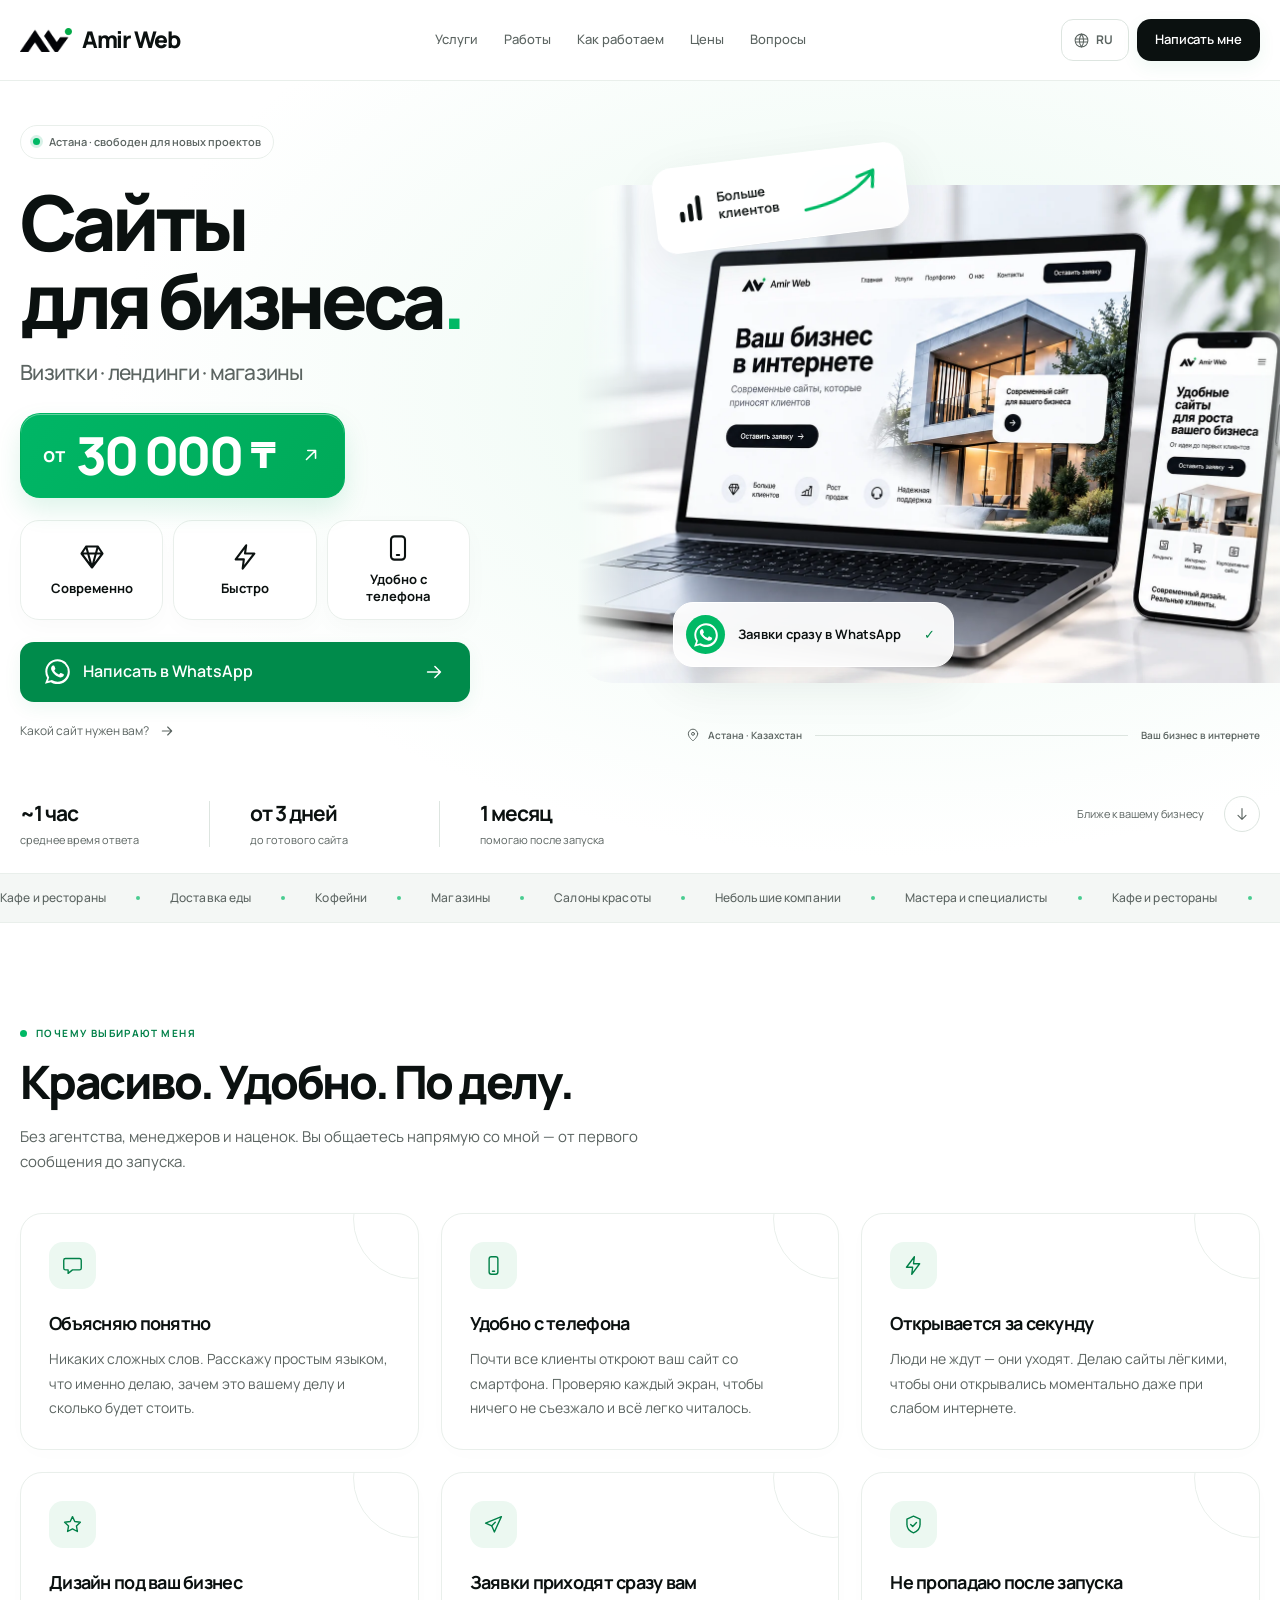
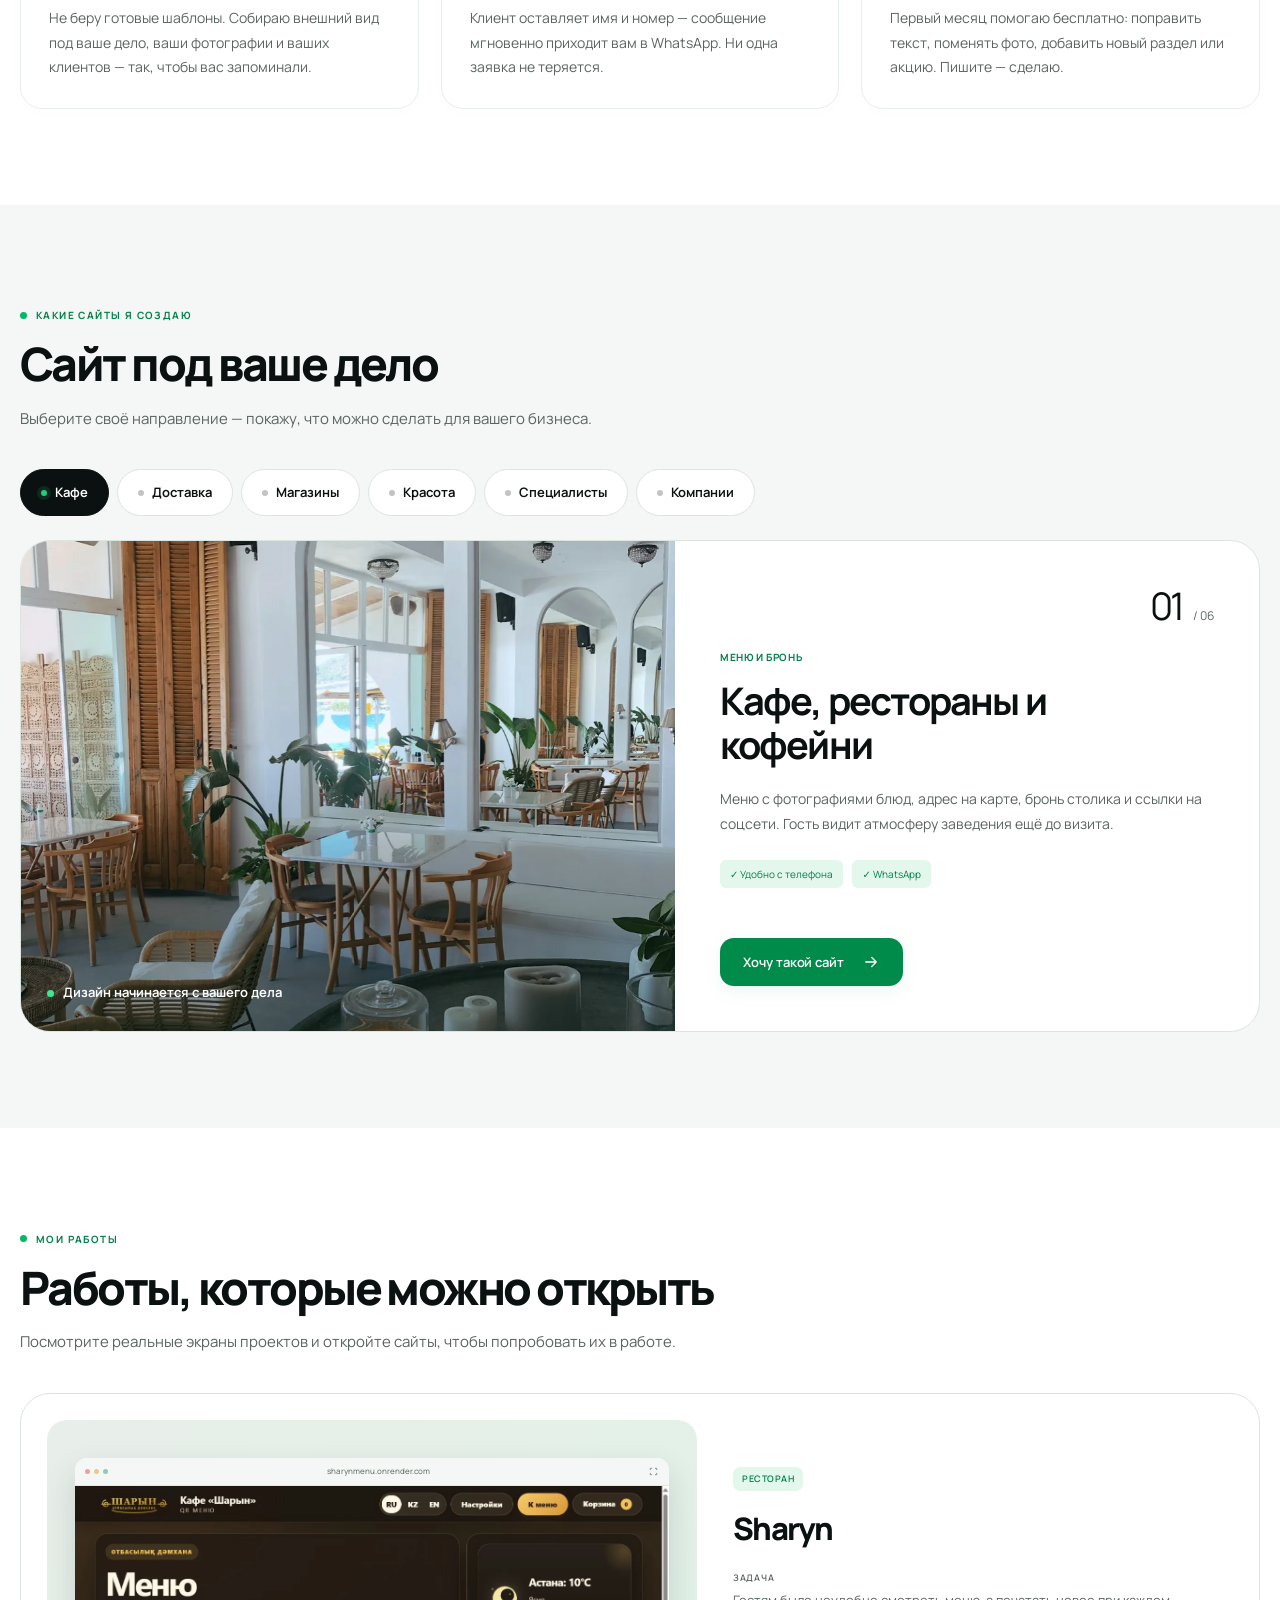
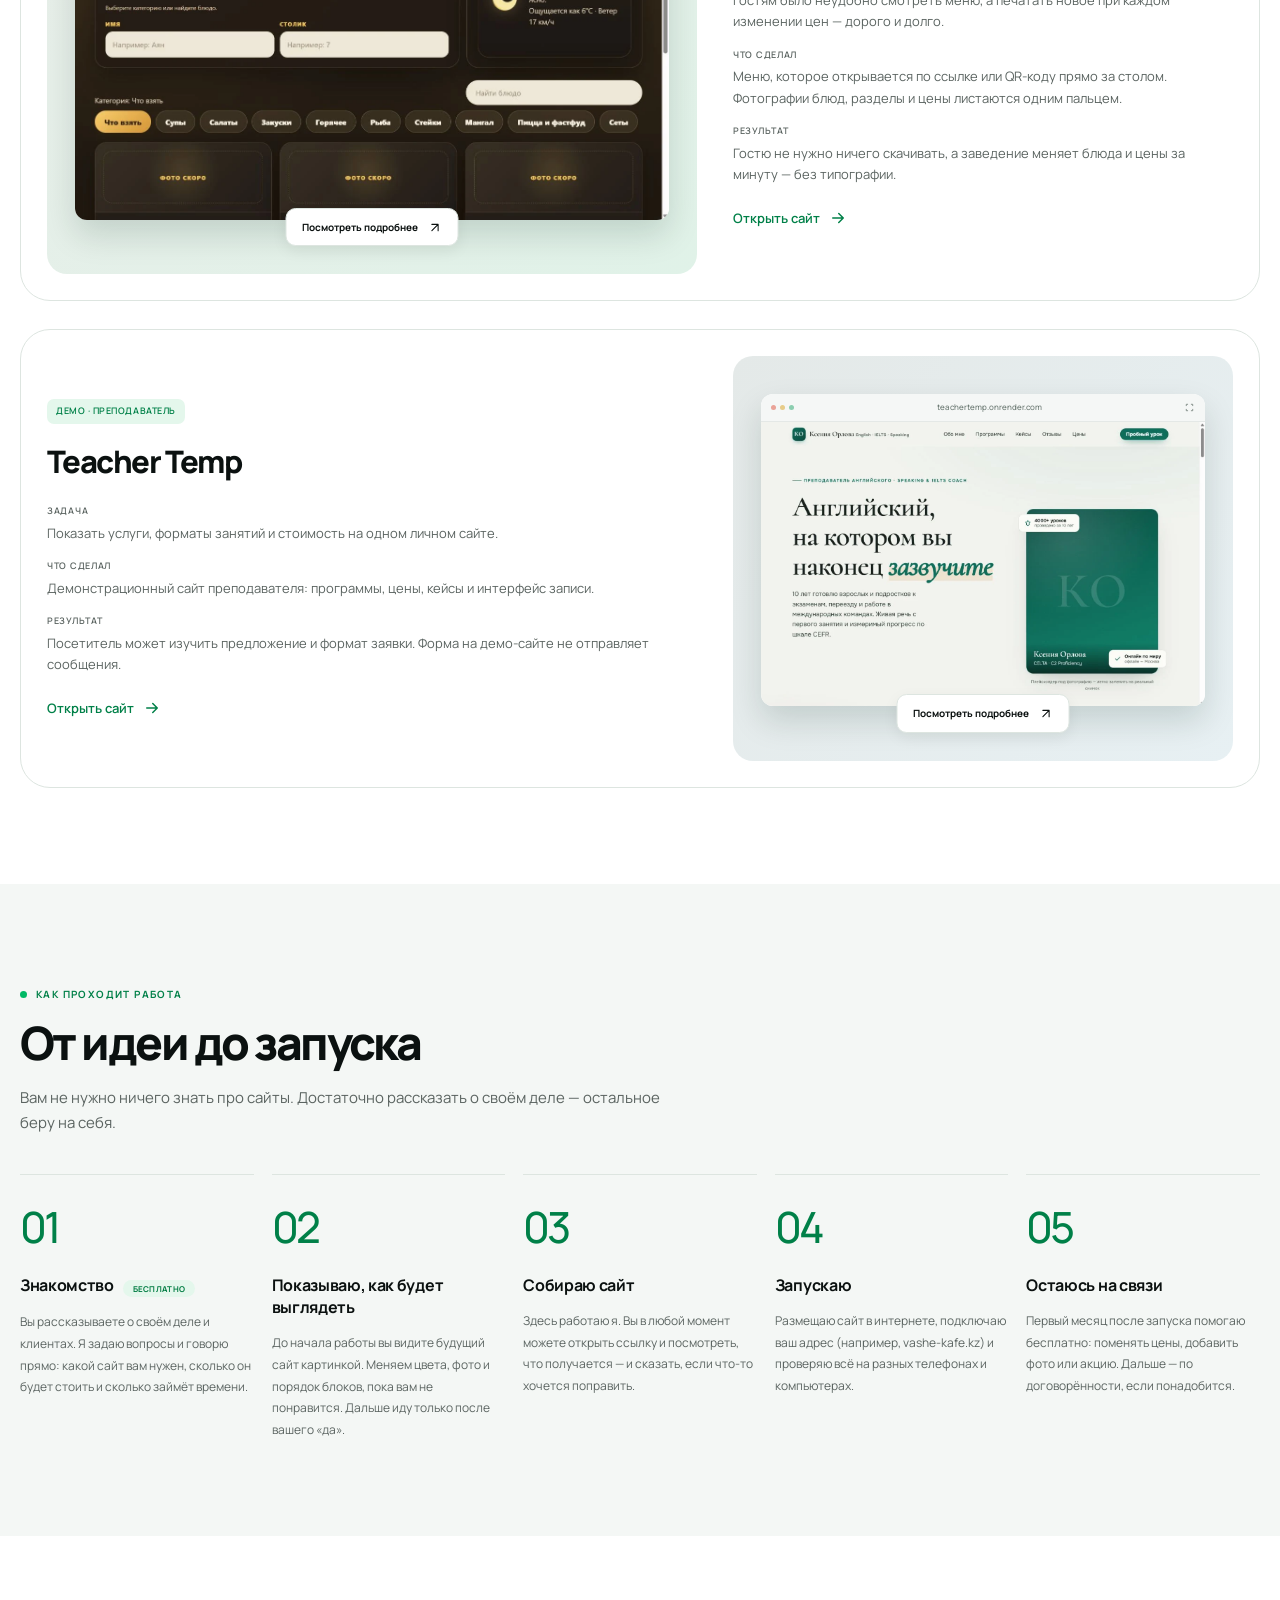
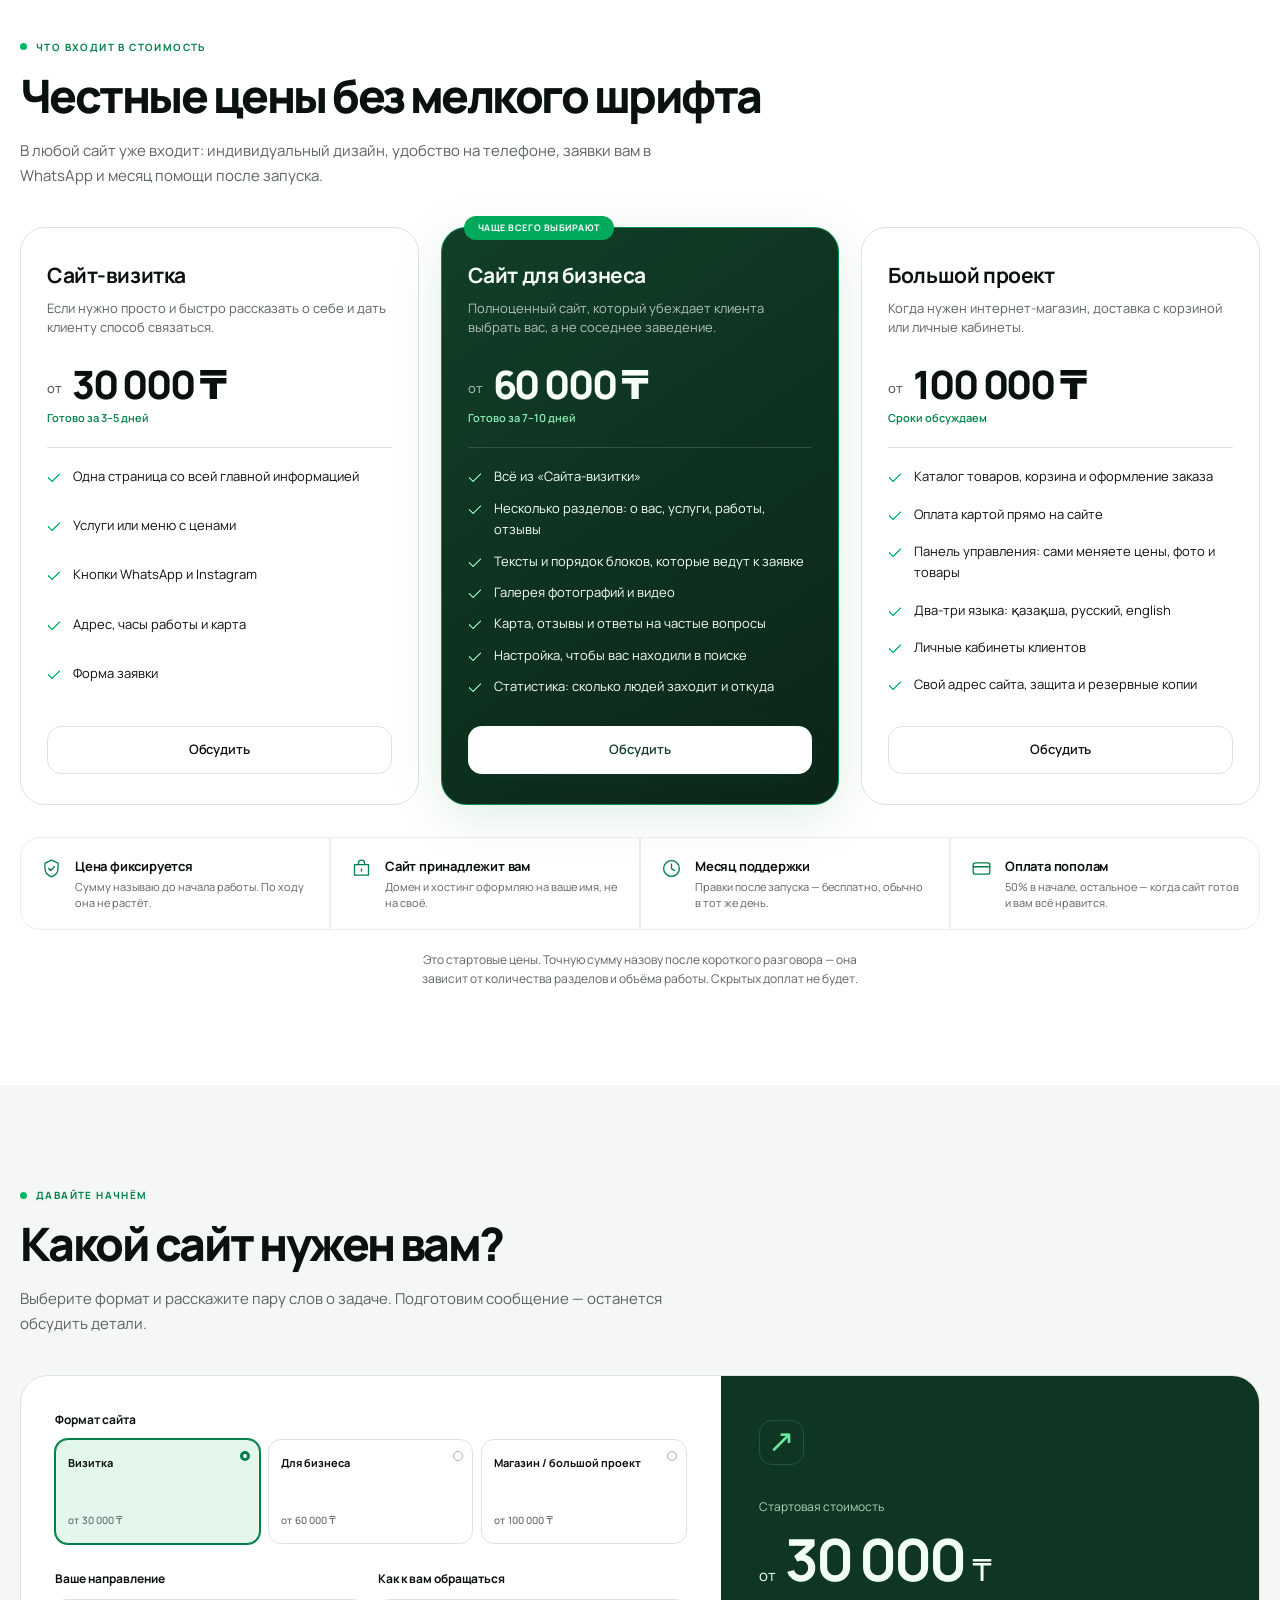
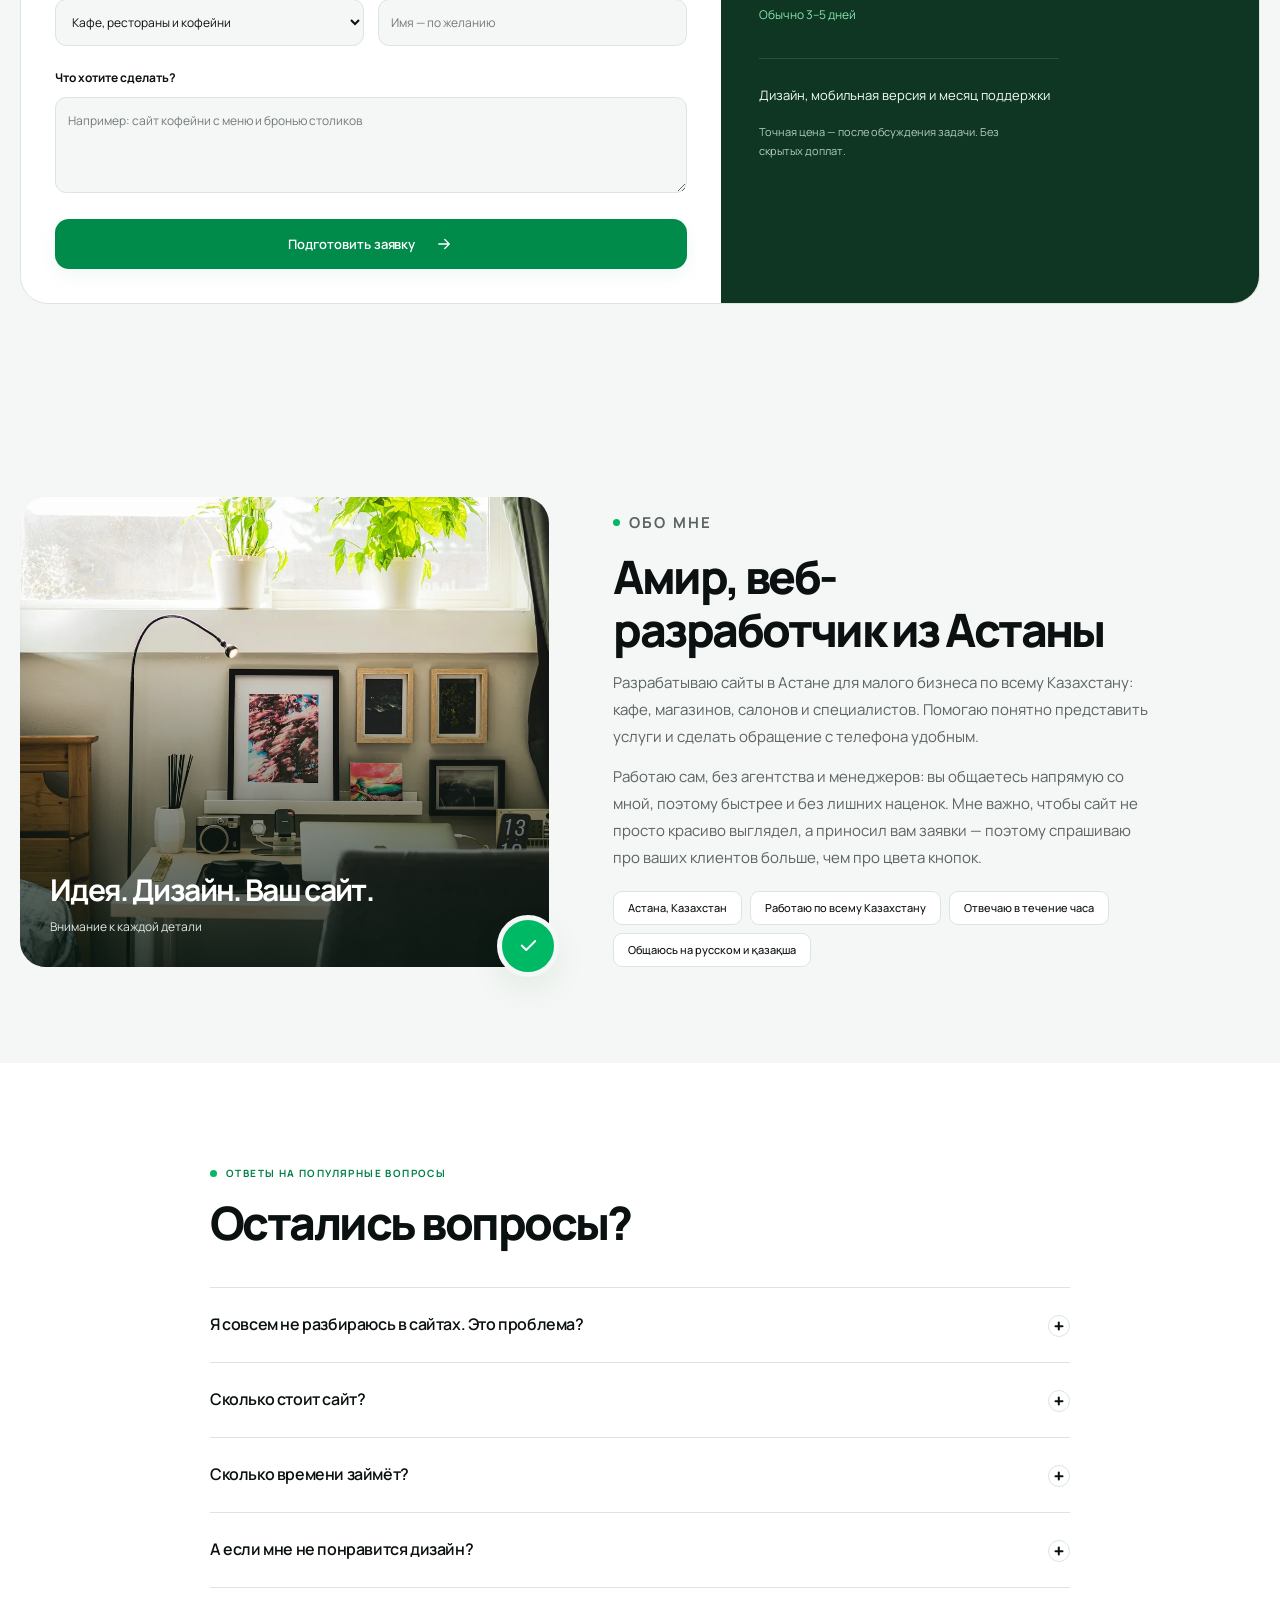
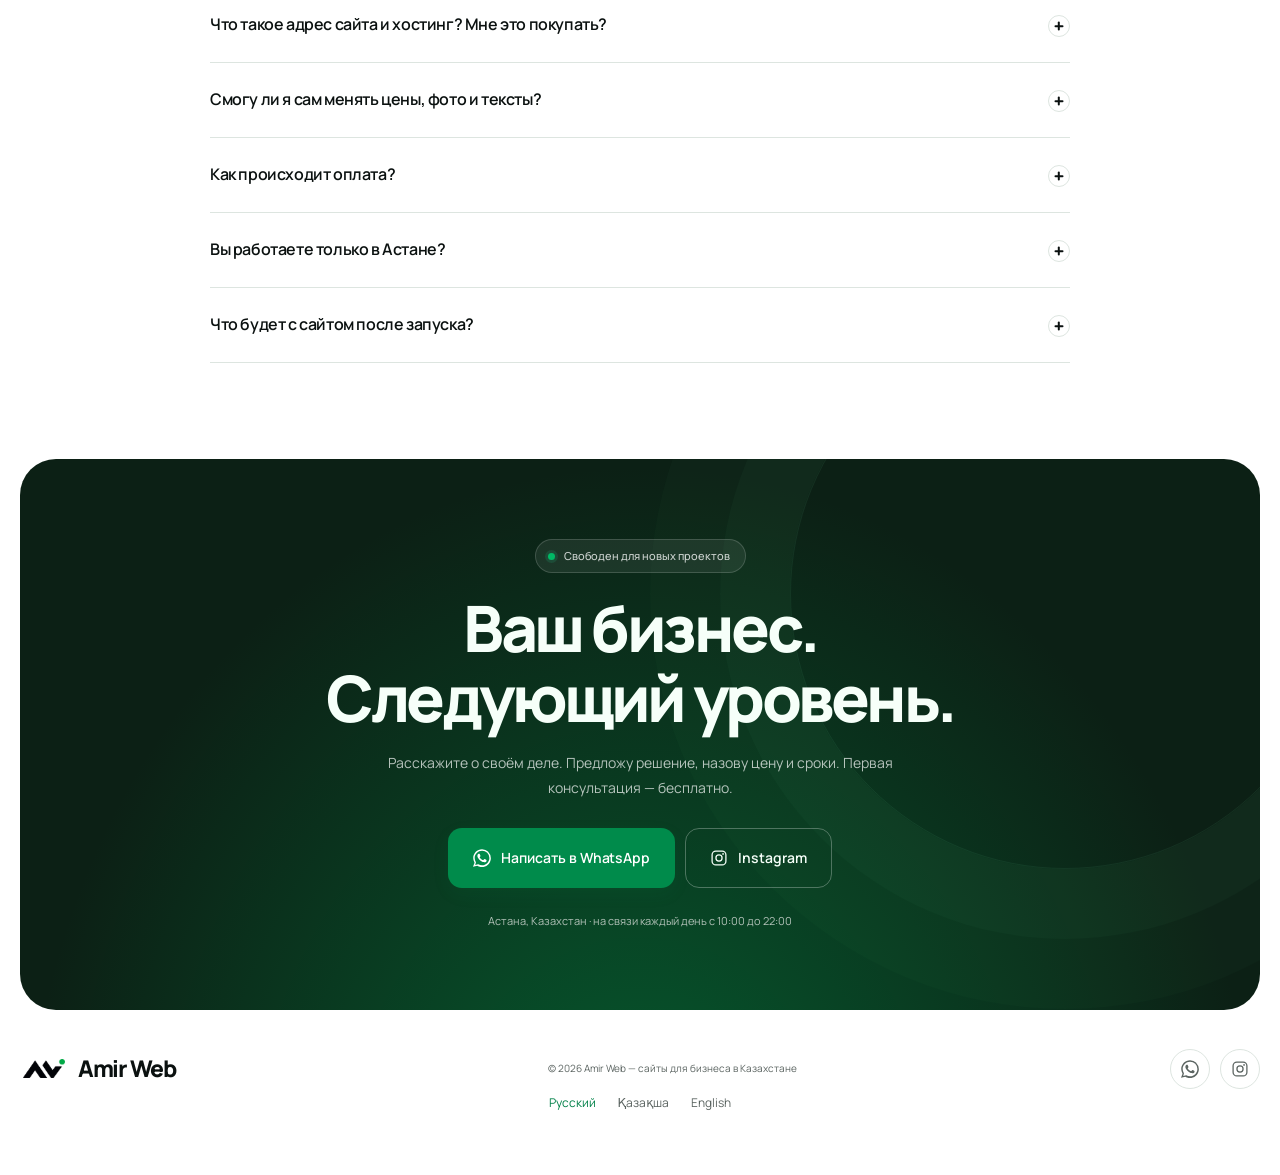
==== commit cc1400f4: "4" ====
--- a/index.html
+++ b/index.html
@@ -1,12 +1,12 @@
 <!DOCTYPE html>
-<!-- Amir Web — white & emerald redesign, September 2026 -->
-<html lang="ru" data-theme="light">
+
+<html lang="ru" data-page-lang="ru" data-theme="light">
 <head>
 <meta charset="UTF-8">
 <meta name="viewport" content="width=device-width, initial-scale=1, viewport-fit=cover">
 
-<title>Amir Web — сайты для бизнеса в Казахстане | Астана</title>
-<meta name="description" content="Делаю сайты для кафе, доставок, магазинов и салонов красоты: быстрые, удобные с телефона, с заявками прямо вам в WhatsApp. Астана, работаю по всему Казахстану. От 30 000 ₸, готово за 3 дня.">
+<title>Создание сайтов в Астане от 30 000 ₸ — Amir Web</title>
+<meta name="description" content="Создание сайтов в Астане и по Казахстану: визитки, лендинги и интернет-магазины. От 30 000 ₸. Мобильная версия, заявки в WhatsApp и месяц поддержки.">
 
 <script>
 (function () {
@@ -18,7 +18,6 @@
                window.matchMedia('(prefers-color-scheme: dark)').matches);
     d.setAttribute('data-theme', dark ? 'dark' : 'light');
     if (s.motion === 'reduced') d.setAttribute('data-motion', 'reduced');
-    if (s.lang && s.lang !== 'ru') d.setAttribute('lang', s.lang);
   } catch (e) { d.setAttribute('data-theme', 'light'); }
   d.classList.add('js');
 })();
@@ -26,41 +25,41 @@
 
 <meta name="theme-color" content="#F7F9F8" media="(prefers-color-scheme: light)">
 <meta name="theme-color" content="#101714" media="(prefers-color-scheme: dark)">
-<meta name="color-scheme" content="light dark">
-
-<link rel="canonical" href="https://amir-web.kz/">
-<link rel="alternate" hreflang="ru" href="https://amir-web.kz/">
-<link rel="alternate" hreflang="en" href="https://amir-web.kz/?lang=en">
-<link rel="alternate" hreflang="kk" href="https://amir-web.kz/?lang=kk">
+<meta name="color-scheme" content="light dark">
+<meta name="robots" content="index, follow, max-image-preview:large">
+
+<link rel="canonical" href="https://amir-web.kz/">
+<link rel="alternate" hreflang="ru" href="https://amir-web.kz/">
+<link rel="alternate" hreflang="kk" href="https://amir-web.kz/kk/">
+<link rel="alternate" hreflang="en" href="https://amir-web.kz/en/">
 <link rel="alternate" hreflang="x-default" href="https://amir-web.kz/">
-
 <meta property="og:type" content="website">
 <meta property="og:locale" content="ru_KZ">
+<meta property="og:locale:alternate" content="kk_KZ">
 <meta property="og:locale:alternate" content="en_US">
-<meta property="og:locale:alternate" content="kk_KZ">
 <meta property="og:site_name" content="Amir Web">
 <meta property="og:url" content="https://amir-web.kz/">
-<meta property="og:title" content="Amir Web — сайты для бизнеса в Казахстане">
-<meta property="og:description" content="Быстрые сайты для кафе, магазинов и салонов. Заявки приходят вам в WhatsApp. Астана, весь Казахстан.">
+<meta property="og:title" content="Создание сайтов в Астане от 30 000 ₸ — Amir Web">
+<meta property="og:description" content="Создание сайтов в Астане и по Казахстану: визитки, лендинги и интернет-магазины. От 30 000 ₸. Мобильная версия, заявки в WhatsApp и месяц поддержки.">
 <meta property="og:image" content="https://amir-web.kz/assets/img/og-cover.png">
 <meta property="og:image:width" content="1200">
 <meta property="og:image:height" content="630">
-<meta property="og:image:alt" content="Amir Web — сайты, которые приводят клиентов">
+<meta property="og:image:alt" content="Создание сайтов в Астане от 30 000 ₸ — Amir Web">
 <meta name="twitter:card" content="summary_large_image">
-<meta name="twitter:title" content="Amir Web — сайты для бизнеса в Казахстане">
-<meta name="twitter:description" content="Быстрые сайты для кафе, магазинов и салонов. Заявки приходят вам в WhatsApp.">
+<meta name="twitter:title" content="Создание сайтов в Астане от 30 000 ₸ — Amir Web">
+<meta name="twitter:description" content="Создание сайтов в Астане и по Казахстану: визитки, лендинги и интернет-магазины. От 30 000 ₸. Мобильная версия, заявки в WhatsApp и месяц поддержки.">
 <meta name="twitter:image" content="https://amir-web.kz/assets/img/og-cover.png">
 
-<link rel="icon" href="./favicon.ico" sizes="32x32">
-<link rel="icon" href="./favicon.svg" type="image/svg+xml" sizes="any">
-<link rel="apple-touch-icon" href="./apple-touch-icon.png">
-<link rel="manifest" href="./manifest.json">
+<link rel="icon" href="./favicon-aw.ico" sizes="16x16 32x32 48x48 64x64">
+<link rel="icon" href="./favicon-aw.png" type="image/png" sizes="96x96">
+<link rel="apple-touch-icon" href="./apple-touch-icon-aw.png">
+<link rel="manifest" href="./manifest.webmanifest">
 
 <link rel="preload" as="font" type="font/woff2" href="./assets/fonts/manrope-cyrillic.woff2" crossorigin>
 <link rel="preload" as="font" type="font/woff2" href="./assets/fonts/manrope-latin.woff2" crossorigin>
-<link rel="stylesheet" href="./assets/css/styles.css?v=9">
+<link rel="stylesheet" href="./assets/css/styles.css?v=13">
 <link rel="preload" as="image" href="./assets/img/hero-devices.webp" fetchpriority="high">
-<link rel="stylesheet" href="./assets/css/experience.css?v=9">
+<link rel="stylesheet" href="./assets/css/experience.css?v=13">
 </head>
 <body>
 <div class="reading-progress" aria-hidden="true"><span id="reading-progress"></span></div>
@@ -105,7 +104,7 @@
   </div>
 </header>
 
-<div class="prefs" id="prefs" hidden>
+<div class="prefs" id="prefs" data-nosnippet hidden>
   <div class="prefs__panel" role="dialog" aria-modal="true" aria-labelledby="prefs-title">
     <div class="prefs__head">
       <h2 class="prefs__title" id="prefs-title" data-i18n="settings.title">Язык и оформление</h2>
@@ -517,10 +516,10 @@
 
   
   <section class="section brief-section" id="brief" aria-labelledby="brief-title"><div class="container"><header class="shead reveal"><p class="shead__kicker" data-i18n="brief.kicker">Давайте начнём</p><h2 class="shead__title" id="brief-title" data-i18n="brief.title">Какой сайт нужен вам?</h2><p class="shead__lead" data-i18n="brief.lead">Выберите формат и расскажите пару слов о задаче. Подготовим сообщение — останется обсудить детали.</p></header>
-<div class="brief-grid reveal"><form id="project-brief" class="brief-form"><fieldset><legend data-i18n="brief.format">Формат сайта</legend><div class="format-options"><label class="format-option"><input type="radio" name="format" value="basic" checked><span><strong data-i18n="brief.basic">Визитка</strong><small><span data-i18n="brief.from">от</span> <span>30 000 ₸</span></small></span><i aria-hidden="true"></i></label><label class="format-option"><input type="radio" name="format" value="business" ><span><strong data-i18n="brief.business">Для бизнеса</strong><small><span data-i18n="brief.from">от</span> <span>60 000 ₸</span></small></span><i aria-hidden="true"></i></label><label class="format-option"><input type="radio" name="format" value="store" ><span><strong data-i18n="brief.store">Магазин / большой проект</strong><small><span data-i18n="brief.from">от</span> <span>100 000 ₸</span></small></span><i aria-hidden="true"></i></label></div></fieldset>
+<div class="brief-grid reveal"><form id="project-brief" class="brief-form" data-nosnippet><fieldset><legend data-i18n="brief.format">Формат сайта</legend><div class="format-options"><label class="format-option"><input type="radio" name="format" value="basic" checked><span><strong data-i18n="brief.basic">Визитка</strong><small><span data-i18n="brief.from">от</span> <span>30 000 ₸</span></small></span><i aria-hidden="true"></i></label><label class="format-option"><input type="radio" name="format" value="business" ><span><strong data-i18n="brief.business">Для бизнеса</strong><small><span data-i18n="brief.from">от</span> <span>60 000 ₸</span></small></span><i aria-hidden="true"></i></label><label class="format-option"><input type="radio" name="format" value="store" ><span><strong data-i18n="brief.store">Магазин / большой проект</strong><small><span data-i18n="brief.from">от</span> <span>100 000 ₸</span></small></span><i aria-hidden="true"></i></label></div></fieldset>
 <div class="brief-fields"><label><span data-i18n="brief.field">Ваше направление</span><select name="business" id="brief-business"><option value="1" data-i18n="svc.s1.title">Кафе, рестораны и кофейни</option><option value="2" data-i18n="svc.s2.title">Доставка еды</option><option value="3" data-i18n="svc.s3.title">Магазины</option><option value="4" data-i18n="svc.s4.title">Салоны красоты</option><option value="5" data-i18n="svc.s5.title">Мастера и специалисты</option><option value="6" data-i18n="svc.s6.title">Небольшие компании</option><option value="other" data-i18n="brief.other">Другое направление</option></select></label><label><span data-i18n="brief.name">Как к вам обращаться</span><input name="name" maxlength="80" autocomplete="given-name" placeholder="Имя — по желанию" data-i18n-attr="placeholder:brief.namePlaceholder"></label></div>
 <label class="brief-details"><span data-i18n="brief.details">Что хотите сделать?</span><textarea name="details" maxlength="1000" rows="3" placeholder="Например: сайт кофейни с меню и бронью столиков" data-i18n-attr="placeholder:brief.placeholder"></textarea></label><button type="submit" class="btn btn--primary brief-submit"><span data-i18n="brief.submit">Подготовить заявку</span><svg viewBox="0 0 24 24" fill="none" stroke="currentColor" stroke-width="1.7" stroke-linecap="round" stroke-linejoin="round" aria-hidden="true"><path d="M5 12h14m-6-6 6 6-6 6"/></svg></button><noscript><p data-i18n="brief.withJs">Для подготовки сообщения включите JavaScript или напишите мне напрямую.</p><a href="https://wa.me/77085482453">WhatsApp</a></noscript></form>
-<aside class="brief-summary"><span class="brief-summary__mark" aria-hidden="true">↗</span><p data-i18n="brief.resultTitle">Стартовая стоимость</p><div class="brief-price" aria-live="polite"><span data-i18n="brief.from">от</span><strong id="brief-price">30 000</strong><span>₸</span></div><p id="brief-timeline" class="brief-timeline">Обычно 3–5 дней</p><p class="brief-summary__support" data-i18n="brief.support">Дизайн, мобильная версия и месяц поддержки</p><p class="brief-summary__note" data-i18n="brief.exact">Точная цена — после обсуждения задачи. Без скрытых доплат.</p><div id="brief-ready" class="brief-ready" hidden><h3 tabindex="-1" id="brief-ready-title" data-i18n="brief.ready">Ваше сообщение готово</h3><p id="brief-message"></p><a class="btn btn--primary" id="brief-whatsapp" href="https://wa.me/77085482453" target="_blank" rel="noopener noreferrer"><span data-i18n="brief.send">Открыть WhatsApp</span><svg viewBox="0 0 24 24" fill="none" stroke="currentColor" stroke-width="1.7" stroke-linecap="round" stroke-linejoin="round" aria-hidden="true"><path d="M5 12h14m-6-6 6 6-6 6"/></svg></a><p class="brief-notice" data-i18n="brief.notice">Откроется WhatsApp с готовым текстом. Отправку сообщения подтверждаете вы.</p></div></aside></div></div></section>
+<aside class="brief-summary"><span class="brief-summary__mark" aria-hidden="true">↗</span><p data-i18n="brief.resultTitle">Стартовая стоимость</p><div class="brief-price" aria-live="polite"><span data-i18n="brief.from">от</span><strong id="brief-price">30 000</strong><span>₸</span></div><p id="brief-timeline" class="brief-timeline">Обычно 3–5 дней</p><p class="brief-summary__support" data-i18n="brief.support">Дизайн, мобильная версия и месяц поддержки</p><p class="brief-summary__note" data-i18n="brief.exact">Точная цена — после обсуждения задачи. Без скрытых доплат.</p><div id="brief-ready" class="brief-ready" data-nosnippet hidden><h3 tabindex="-1" id="brief-ready-title" data-i18n="brief.ready">Ваше сообщение готово</h3><p id="brief-message"></p><a class="btn btn--primary" id="brief-whatsapp" href="https://wa.me/77085482453" target="_blank" rel="noopener noreferrer"><span data-i18n="brief.send">Открыть WhatsApp</span><svg viewBox="0 0 24 24" fill="none" stroke="currentColor" stroke-width="1.7" stroke-linecap="round" stroke-linejoin="round" aria-hidden="true"><path d="M5 12h14m-6-6 6 6-6 6"/></svg></a><p class="brief-notice" data-i18n="brief.notice">Откроется WhatsApp с готовым текстом. Отправку сообщения подтверждаете вы.</p></div></aside></div></div></section>
 <section class="section section--sand" id="about" aria-labelledby="about-title">
     <div class="ornament" aria-hidden="true"></div>
     <div class="container about">
@@ -531,7 +530,7 @@
       <div class="about__body reveal" data-d="1">
         <p class="shead__kicker" data-i18n="about.kicker">Обо мне</p>
         <h2 class="shead__title" id="about-title" data-i18n="about.title">Амир, веб-разработчик из Астаны</h2>
-        <p data-i18n="about.p1">Делаю сайты для небольшого бизнеса — тех, кому важно, чтобы клиент открыл сайт с телефона и сразу захотел написать, позвонить или приехать.</p>
+        <p data-i18n="about.p1">Разрабатываю сайты в Астане для малого бизнеса по всему Казахстану: кафе, магазинов, салонов и специалистов. Помогаю понятно представить услуги и сделать обращение с телефона удобным.</p>
         <p data-i18n="about.p2">Работаю сам, без агентства и менеджеров: вы общаетесь напрямую со мной, поэтому быстрее и без лишних наценок. Мне важно, чтобы сайт не просто красиво выглядел, а приносил вам заявки — поэтому спрашиваю про ваших клиентов больше, чем про цвета кнопок.</p>
         <ul class="about__chips">
           <li data-i18n="about.chip1">Астана, Казахстан</li>
@@ -672,6 +671,7 @@
       </a>
     </div>
   </div>
+<nav class="footer-languages container" aria-label="Языковые версии" data-i18n-attr="aria-label:footer.languages"><a aria-current="page" data-language="ru" href="./" hreflang="ru" lang="ru">Русский</a><a data-language="kk" href="./kk/" hreflang="kk" lang="kk">Қазақша</a><a data-language="en" href="./en/" hreflang="en" lang="en">English</a></nav>
 </footer>
 
 <div class="mobile-cta" id="mobile-cta">
@@ -682,62 +682,227 @@
 </div>
 
 <dialog class="project-dialog" id="project-dialog" aria-labelledby="project-dialog-title"><div class="project-dialog__head"><div><span data-i18n="preview.title">Превью проекта</span><h2 id="project-dialog-title"></h2></div><button type="button" id="project-dialog-close" class="dialog-close" aria-label="Закрыть превью" data-i18n-attr="aria-label:a11y.closePreview"><svg viewBox="0 0 24 24" fill="none" stroke="currentColor" stroke-width="1.7" stroke-linecap="round" stroke-linejoin="round" aria-hidden="true"><path d="m6 6 12 12M18 6 6 18"/></svg></button></div><img id="project-dialog-image" width="1280" height="820" alt=""><div class="project-dialog__foot"><p data-i18n="preview.hint">Снимок сайта. Интерактивная версия — по кнопке ниже.</p><a class="btn btn--primary" id="project-dialog-link" href="https://sharynmenu.onrender.com" target="_blank" rel="noopener"><span data-i18n="works.open">Открыть сайт</span><svg viewBox="0 0 24 24" fill="none" stroke="currentColor" stroke-width="1.7" stroke-linecap="round" stroke-linejoin="round" aria-hidden="true"><path d="M5 12h14m-6-6 6 6-6 6"/></svg></a></div></dialog><a class="back-to-top" id="back-to-top" href="#top" aria-label="Вернуться наверх" data-i18n-attr="aria-label:a11y.toTop"><svg viewBox="0 0 24 24" fill="none" stroke="currentColor" stroke-width="1.7" stroke-linecap="round" stroke-linejoin="round" aria-hidden="true"><path d="M12 19V5m-6 6 6-6 6 6"/></svg></a>
-<script src="./assets/js/i18n.js?v=9" defer></script>
-<script src="./assets/js/main.js?v=9" defer></script>
-<script src="./assets/js/experience.js?v=9" defer></script>
-
-<script type="application/ld+json">
-{
-  "@context": "https://schema.org",
-  "@graph": [
-    {
-      "@type": "ProfessionalService",
-      "@id": "https://amir-web.kz/#business",
-      "name": "Amir Web",
-      "url": "https://amir-web.kz/",
-      "image": "https://amir-web.kz/assets/img/og-cover.png",
-      "description": "Разработка сайтов для малого бизнеса в Казахстане: кафе, доставки, магазины, салоны красоты, небольшие компании.",
-      "priceRange": "30000₸–100000₸",
-      "areaServed": { "@type": "Country", "name": "Казахстан" },
-      "address": { "@type": "PostalAddress", "addressLocality": "Астана", "addressCountry": "KZ" },
-      "founder": { "@type": "Person", "name": "Амир Алтаев", "jobTitle": "Веб-разработчик" },
-      "availableLanguage": ["ru", "kk", "en"],
-      "sameAs": ["https://wa.me/77085482453", "https://www.instagram.com/altayev_amir"],
-      "hasOfferCatalog": {
-        "@type": "OfferCatalog",
-        "name": "Разработка сайтов",
-        "itemListElement": [
-          { "@type": "Offer", "name": "Сайт-визитка", "price": "30000", "priceCurrency": "KZT",
-            "description": "Одна страница: услуги или меню с ценами, контакты, карта, форма заявки." },
-          { "@type": "Offer", "name": "Сайт для бизнеса", "price": "60000", "priceCurrency": "KZT",
-            "description": "Несколько разделов, галерея, отзывы, настройка поиска и статистика." },
-          { "@type": "Offer", "name": "Большой проект", "price": "100000", "priceCurrency": "KZT",
-            "description": "Интернет-магазин или доставка: каталог, корзина, оплата, панель управления." }
-        ]
-      }
-    },
-    {
-      "@type": "FAQPage",
-      "@id": "https://amir-web.kz/#faq",
-      "mainEntity": [
-        { "@type": "Question", "name": "Я совсем не разбираюсь в сайтах. Это проблема?",
-          "acceptedAnswer": { "@type": "Answer", "text": "Нет. Вы рассказываете про своё дело обычными словами, я задаю понятные вопросы и сам решаю все технические моменты." } },
-        { "@type": "Question", "name": "Сколько стоит сайт?",
-          "acceptedAnswer": { "@type": "Answer", "text": "Простой сайт — от 30 000 ₸, сайт для бизнеса — от 60 000 ₸, большой проект с корзиной и оплатой — от 100 000 ₸. Цена фиксируется до начала работы и потом не растёт." } },
-        { "@type": "Question", "name": "Сколько времени займёт?",
-          "acceptedAnswer": { "@type": "Answer", "text": "Обычно 3–5 дней на простой сайт и 7–10 дней на сайт для бизнеса. Большие проекты обсуждаются отдельно." } },
-        { "@type": "Question", "name": "А если мне не понравится дизайн?",
-          "acceptedAnswer": { "@type": "Answer", "text": "Сначала показываю, как сайт будет выглядеть, и мы правим это столько, сколько нужно. К сборке перехожу только после вашего согласия." } },
-        { "@type": "Question", "name": "Смогу ли я сам менять цены, фото и тексты?",
-          "acceptedAnswer": { "@type": "Answer", "text": "Да. Если менять нужно часто, делаю простую панель управления — заходите с телефона и правите цену или фото за минуту." } },
-        { "@type": "Question", "name": "Как происходит оплата?",
-          "acceptedAnswer": { "@type": "Answer", "text": "Половина суммы в начале работы, остальное — когда сайт готов. Переводом или на Kaspi. Договорённости фиксируем письменно." } },
-        { "@type": "Question", "name": "Вы работаете только в Астане?",
-          "acceptedAnswer": { "@type": "Answer", "text": "Живу в Астане, работаю со всем Казахстаном. Общаться удобно в WhatsApp." } }
-      ]
-    }
-  ]
-}
+<script src="./assets/js/i18n.js?v=13" defer></script>
+<script src="./assets/js/text-motion.js?v=13" defer></script>
+<script src="./assets/js/main.js?v=13" defer></script>
+<script src="./assets/js/experience.js?v=13" defer></script>
+
+<script type="application/ld+json" id="site-schema">
+{
+  "@context": "https://schema.org",
+  "@graph": [
+    {
+      "@type": "Organization",
+      "@id": "https://amir-web.kz/#business",
+      "name": "Amir Web",
+      "url": "https://amir-web.kz/",
+      "logo": {
+        "@type": "ImageObject",
+        "url": "https://amir-web.kz/assets/img/icon-512.png",
+        "width": 512,
+        "height": 512
+      },
+      "description": "Создание сайтов в Астане и по Казахстану: визитки, лендинги и интернет-магазины. От 30 000 ₸. Мобильная версия, заявки в WhatsApp и месяц поддержки.",
+      "areaServed": {
+        "@type": "Country",
+        "name": "Kazakhstan"
+      },
+      "founder": {
+        "@type": "Person",
+        "name": "Амир Алтаев"
+      },
+      "sameAs": [
+        "https://www.instagram.com/altayev_amir"
+      ],
+      "contactPoint": {
+        "@type": "ContactPoint",
+        "contactType": "customer service",
+        "url": "https://wa.me/77085482453",
+        "availableLanguage": [
+          "ru",
+          "kk",
+          "en"
+        ]
+      },
+      "hasOfferCatalog": {
+        "@type": "OfferCatalog",
+        "name": "Создание сайтов для бизнеса",
+        "itemListElement": [
+          {
+            "@type": "Offer",
+            "name": "Сайт-визитка",
+            "description": "Это стартовые цены. Точную сумму назову после короткого разговора — она зависит от количества разделов и объёма работы. Скрытых доплат не будет.",
+            "price": "30000",
+            "priceCurrency": "KZT",
+            "url": "https://amir-web.kz/#pricing",
+            "itemOffered": {
+              "@type": "Service",
+              "name": "Сайт-визитка",
+              "provider": {
+                "@id": "https://amir-web.kz/#business"
+              },
+              "areaServed": {
+                "@type": "Country",
+                "name": "Kazakhstan"
+              }
+            }
+          },
+          {
+            "@type": "Offer",
+            "name": "Сайт для бизнеса",
+            "description": "Это стартовые цены. Точную сумму назову после короткого разговора — она зависит от количества разделов и объёма работы. Скрытых доплат не будет.",
+            "price": "60000",
+            "priceCurrency": "KZT",
+            "url": "https://amir-web.kz/#pricing",
+            "itemOffered": {
+              "@type": "Service",
+              "name": "Сайт для бизнеса",
+              "provider": {
+                "@id": "https://amir-web.kz/#business"
+              },
+              "areaServed": {
+                "@type": "Country",
+                "name": "Kazakhstan"
+              }
+            }
+          },
+          {
+            "@type": "Offer",
+            "name": "Большой проект",
+            "description": "Это стартовые цены. Точную сумму назову после короткого разговора — она зависит от количества разделов и объёма работы. Скрытых доплат не будет.",
+            "price": "100000",
+            "priceCurrency": "KZT",
+            "url": "https://amir-web.kz/#pricing",
+            "itemOffered": {
+              "@type": "Service",
+              "name": "Большой проект",
+              "provider": {
+                "@id": "https://amir-web.kz/#business"
+              },
+              "areaServed": {
+                "@type": "Country",
+                "name": "Kazakhstan"
+              }
+            }
+          }
+        ]
+      }
+    },
+    {
+      "@type": "WebSite",
+      "@id": "https://amir-web.kz/#website",
+      "url": "https://amir-web.kz/",
+      "name": "Amir Web",
+      "inLanguage": [
+        "ru",
+        "kk",
+        "en"
+      ],
+      "publisher": {
+        "@id": "https://amir-web.kz/#business"
+      }
+    },
+    {
+      "@type": "WebPage",
+      "@id": "https://amir-web.kz/#webpage",
+      "url": "https://amir-web.kz/",
+      "name": "Создание сайтов в Астане от 30 000 ₸ — Amir Web",
+      "description": "Создание сайтов в Астане и по Казахстану: визитки, лендинги и интернет-магазины. От 30 000 ₸. Мобильная версия, заявки в WhatsApp и месяц поддержки.",
+      "inLanguage": "ru",
+      "isPartOf": {
+        "@id": "https://amir-web.kz/#website"
+      },
+      "about": {
+        "@id": "https://amir-web.kz/#business"
+      },
+      "primaryImageOfPage": {
+        "@type": "ImageObject",
+        "url": "https://amir-web.kz/assets/img/og-cover.png",
+        "width": 1200,
+        "height": 630
+      }
+    },
+    {
+      "@type": "FAQPage",
+      "@id": "https://amir-web.kz/#faq",
+      "inLanguage": "ru",
+      "mainEntity": [
+        {
+          "@type": "Question",
+          "name": "Я совсем не разбираюсь в сайтах. Это проблема?",
+          "acceptedAnswer": {
+            "@type": "Answer",
+            "text": "Нет, и так почти у всех. Разбираться — это моя работа. Вы рассказываете про своё дело обычными словами, я задаю понятные вопросы и сам решаю все технические моменты."
+          }
+        },
+        {
+          "@type": "Question",
+          "name": "Сколько стоит сайт?",
+          "acceptedAnswer": {
+            "@type": "Answer",
+            "text": "Простой сайт — от 30 000 ₸, сайт для бизнеса — от 60 000 ₸, большой проект с корзиной и оплатой — от 100 000 ₸. Точную сумму назову после короткого разговора. Цена фиксируется до начала работы и потом не растёт."
+          }
+        },
+        {
+          "@type": "Question",
+          "name": "Сколько времени займёт?",
+          "acceptedAnswer": {
+            "@type": "Answer",
+            "text": "Обычно 3–5 дней на простой сайт и 7–10 дней на сайт для бизнеса. Большие проекты обсуждаем отдельно. Больше всего времени уходит на ваши фотографии и тексты — если они уже готовы, будет быстрее."
+          }
+        },
+        {
+          "@type": "Question",
+          "name": "А если мне не понравится дизайн?",
+          "acceptedAnswer": {
+            "@type": "Answer",
+            "text": "Сначала я показываю, как сайт будет выглядеть, и мы правим это столько, сколько нужно. К сборке перехожу только после вашего согласия — так вы не платите за то, что вам не нравится."
+          }
+        },
+        {
+          "@type": "Question",
+          "name": "Что такое адрес сайта и хостинг? Мне это покупать?",
+          "acceptedAnswer": {
+            "@type": "Answer",
+            "text": "Адрес — это то, что клиент набирает в браузере, например vashe-kafe.kz. Плюс нужно место, где сайт хранится. Это оплачивается раз в год отдельно и стоит недорого. Я подскажу, что выбрать, и всё оформлю — оплата останется на ваше имя, чтобы сайт всегда принадлежал вам."
+          }
+        },
+        {
+          "@type": "Question",
+          "name": "Смогу ли я сам менять цены, фото и тексты?",
+          "acceptedAnswer": {
+            "@type": "Answer",
+            "text": "Да. Если нужно менять часто — например, меню или товары — сделаю простую панель управления: заходите со своего телефона и правите цену или фото за минуту. Если правки бывают редко, можно просто написать мне."
+          }
+        },
+        {
+          "@type": "Question",
+          "name": "Как происходит оплата?",
+          "acceptedAnswer": {
+            "@type": "Answer",
+            "text": "Половина суммы в начале работы, остальное — когда сайт готов и вам всё нравится. Удобным способом: переводом или на Kaspi. Все договорённости фиксируем письменно, чтобы у обеих сторон была ясность."
+          }
+        },
+        {
+          "@type": "Question",
+          "name": "Вы работаете только в Астане?",
+          "acceptedAnswer": {
+            "@type": "Answer",
+            "text": "Живу в Астане, но работаю со всем Казахстаном. Общаться удобно в WhatsApp — встречаться лично не обязательно. Если вы в Астане и хотите увидеться, тоже не проблема."
+          }
+        },
+        {
+          "@type": "Question",
+          "name": "Что будет с сайтом после запуска?",
+          "acceptedAnswer": {
+            "@type": "Answer",
+            "text": "Сайт полностью ваш. Первый месяц бесплатно помогаю с изменениями. Дальше можно писать по мере необходимости — небольшие правки обычно делаю в тот же день."
+          }
+        }
+      ]
+    }
+  ]
+}
 </script>
 
 <script>
--- a/assets/css/styles.css
+++ b/assets/css/styles.css
@@ -1492,7 +1492,7 @@
   .cta, .footer, .plan--best { background: #fff !important; color: #000 !important; }
 }
 
-/* White & emerald visual system. Existing content and interaction styles above. */
+
 :root {
   --brand-ink: #0a1010; --brand-sky: #00b965; --brand-gold: #00b965;
   --brand-gold-soft: #85e4b6; --brand-paper: #f7f9f8; --brand-green: #00b965;
--- a/assets/css/experience.css
+++ b/assets/css/experience.css
@@ -1,4 +1,4 @@
-/* Studio update: photography, meaningful interactions, dark artwork. */
+
 .reading-progress { position:fixed; inset:0 0 auto; height:3px; z-index:150; pointer-events:none; }
 .reading-progress span { display:block; height:100%; background:linear-gradient(90deg,#008e50,#52e69d); transform:scaleX(0); transform-origin:left; }
 .nav a[aria-current] { color:var(--text-accent); background:var(--green-wash); }
@@ -176,3 +176,6 @@
 @media (prefers-reduced-motion:reduce) { .hero__image-wrap,.browser-frame { transform:none!important; } .service-info,.service-photo img { animation:none!important; } }
 [data-motion="reduced"] .hero__image-wrap,[data-motion="reduced"] .browser-frame { transform:none!important; }
 @media print { .reading-progress,.back-to-top,.project-dialog,.brief-section { display:none!important; } }
+
+.footer-languages { display:flex; justify-content:center; flex-wrap:wrap; gap:22px; padding-block:0 28px; font-size:12px; color:var(--text-muted); }
+.footer-languages a:hover,.footer-languages a[aria-current] { color:var(--text-accent); }
